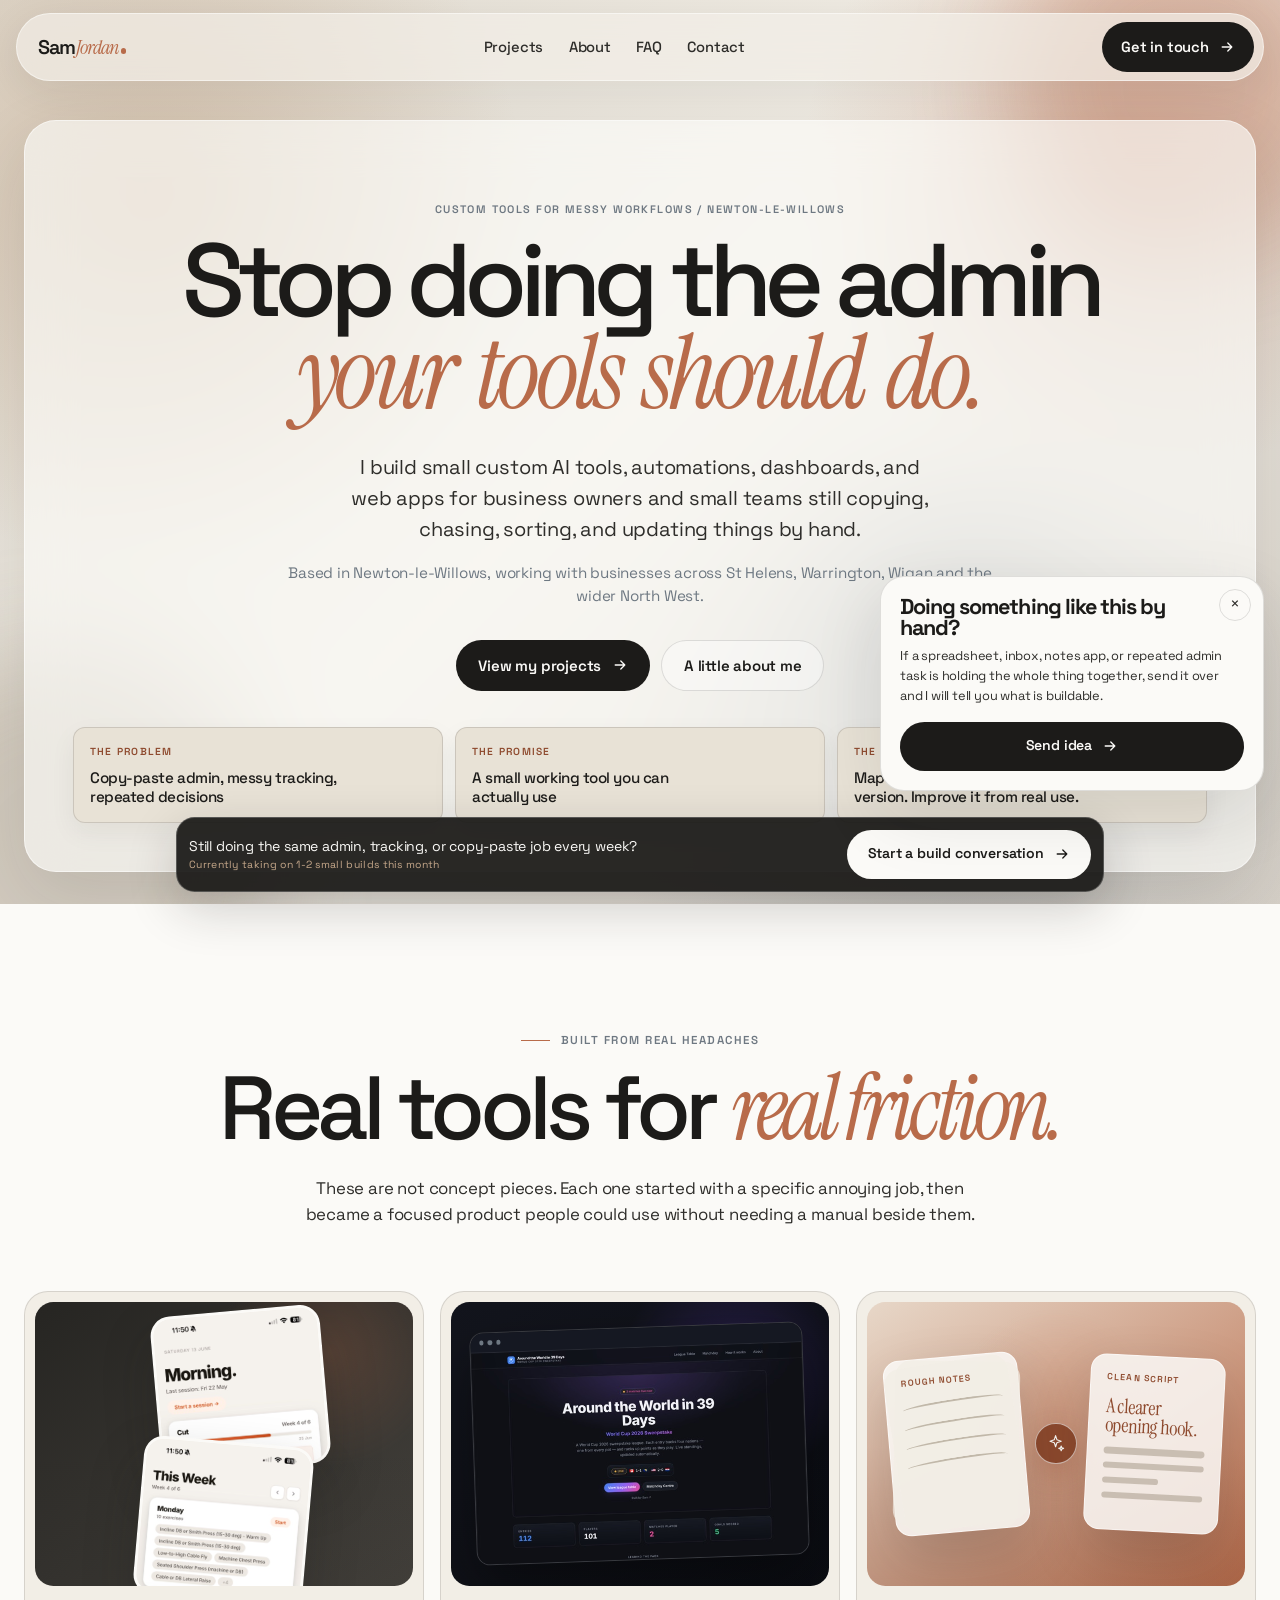
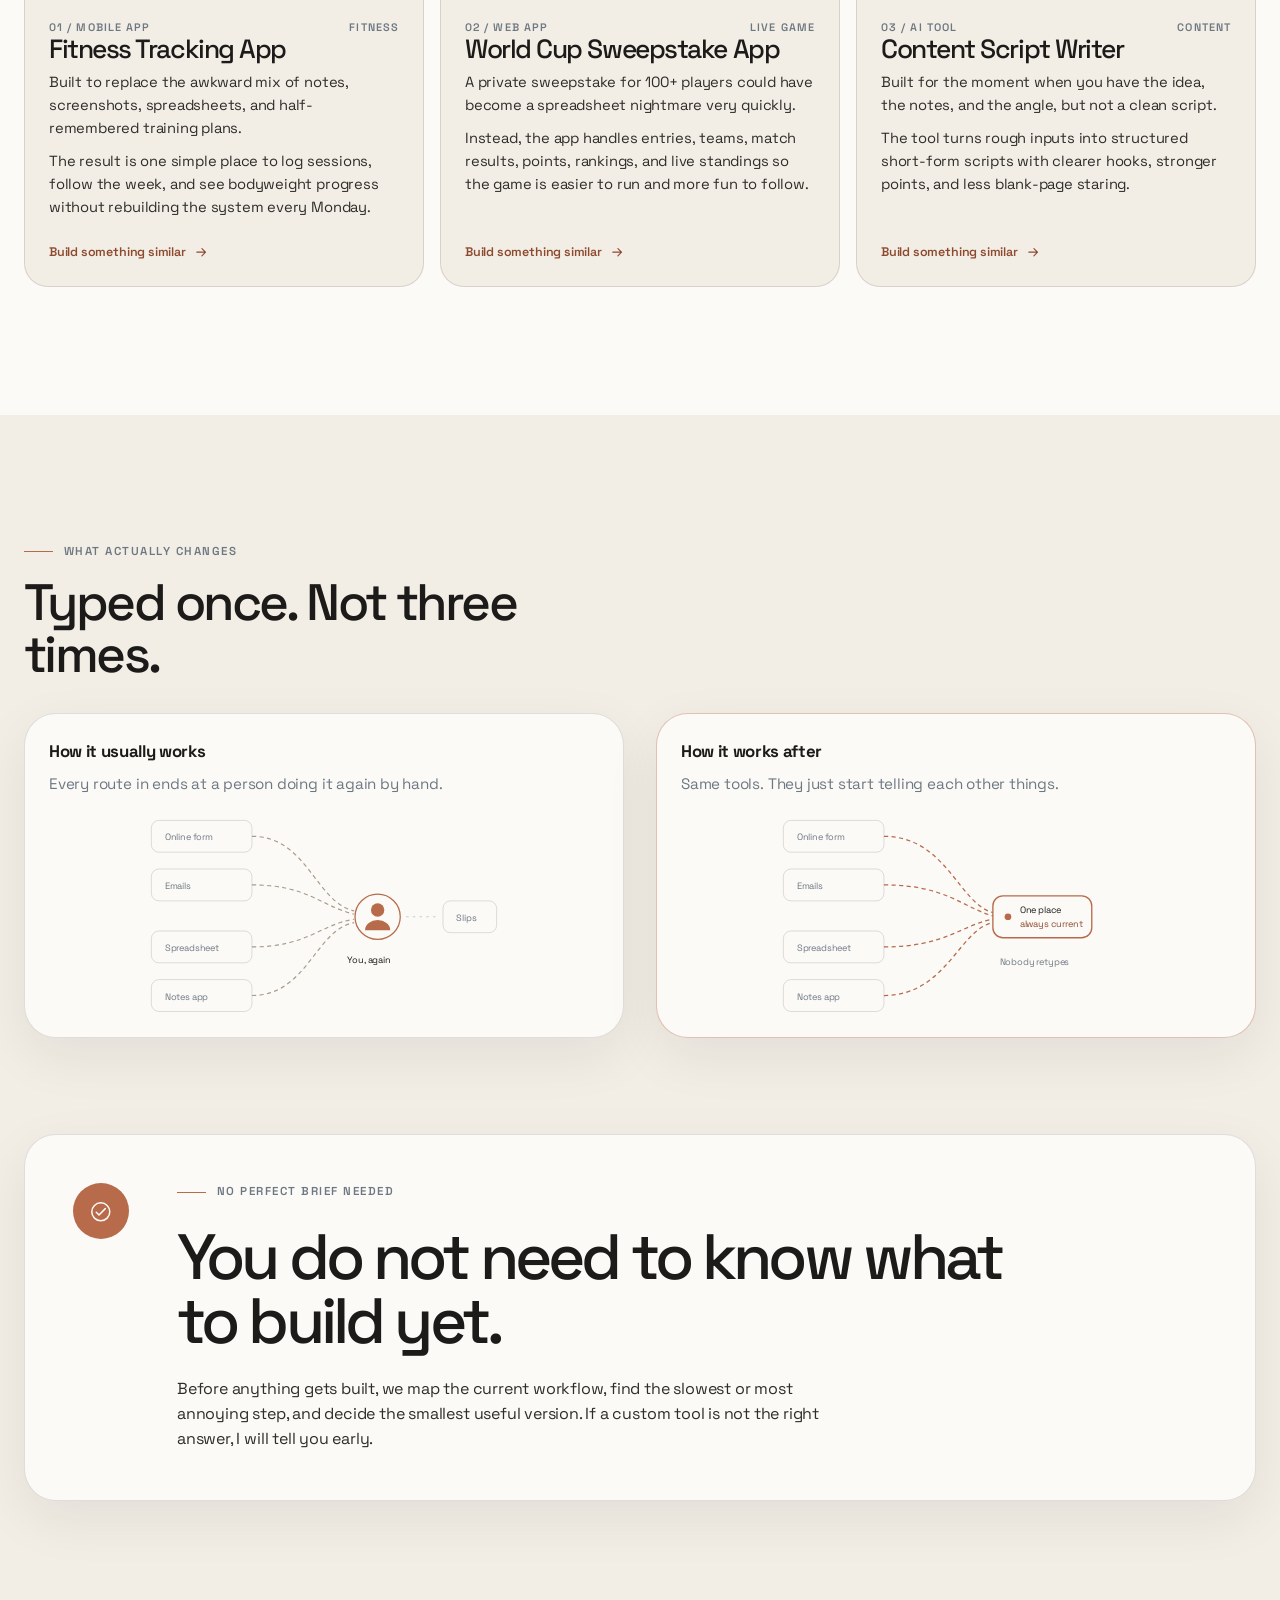
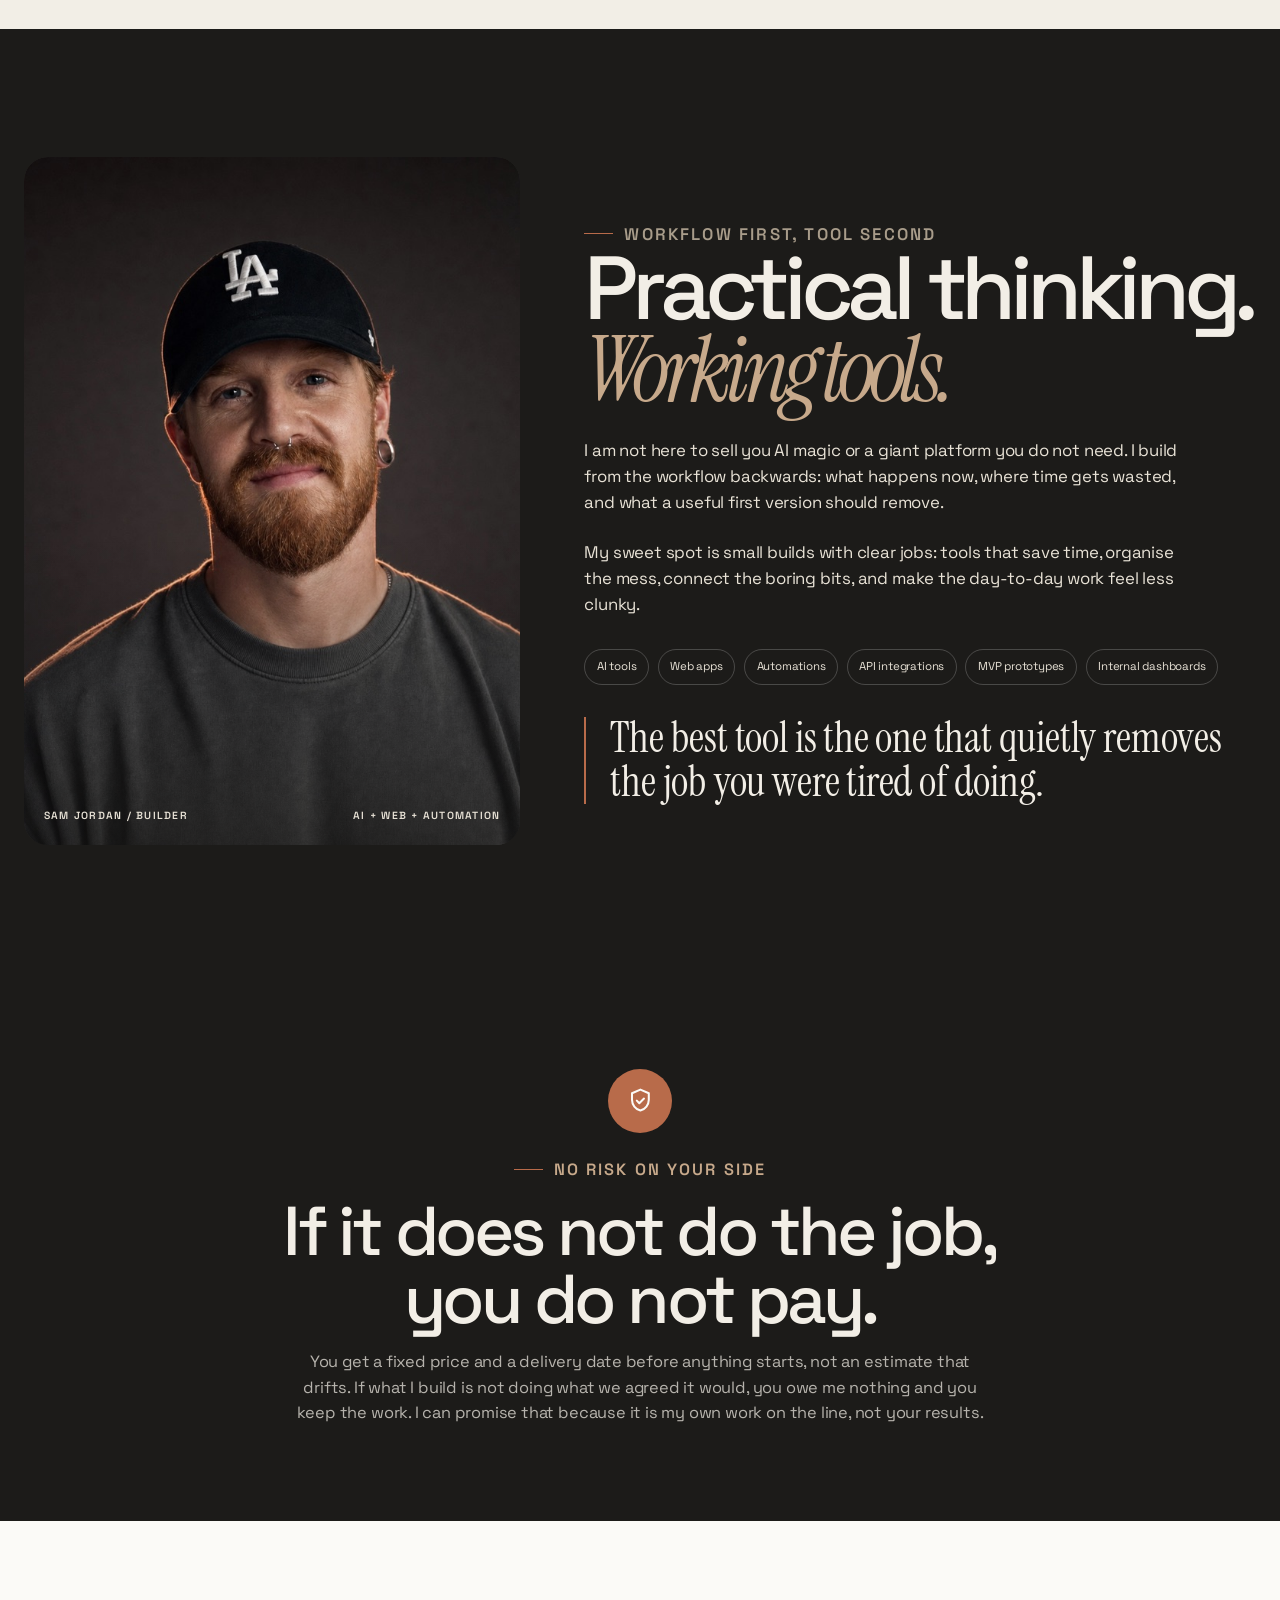
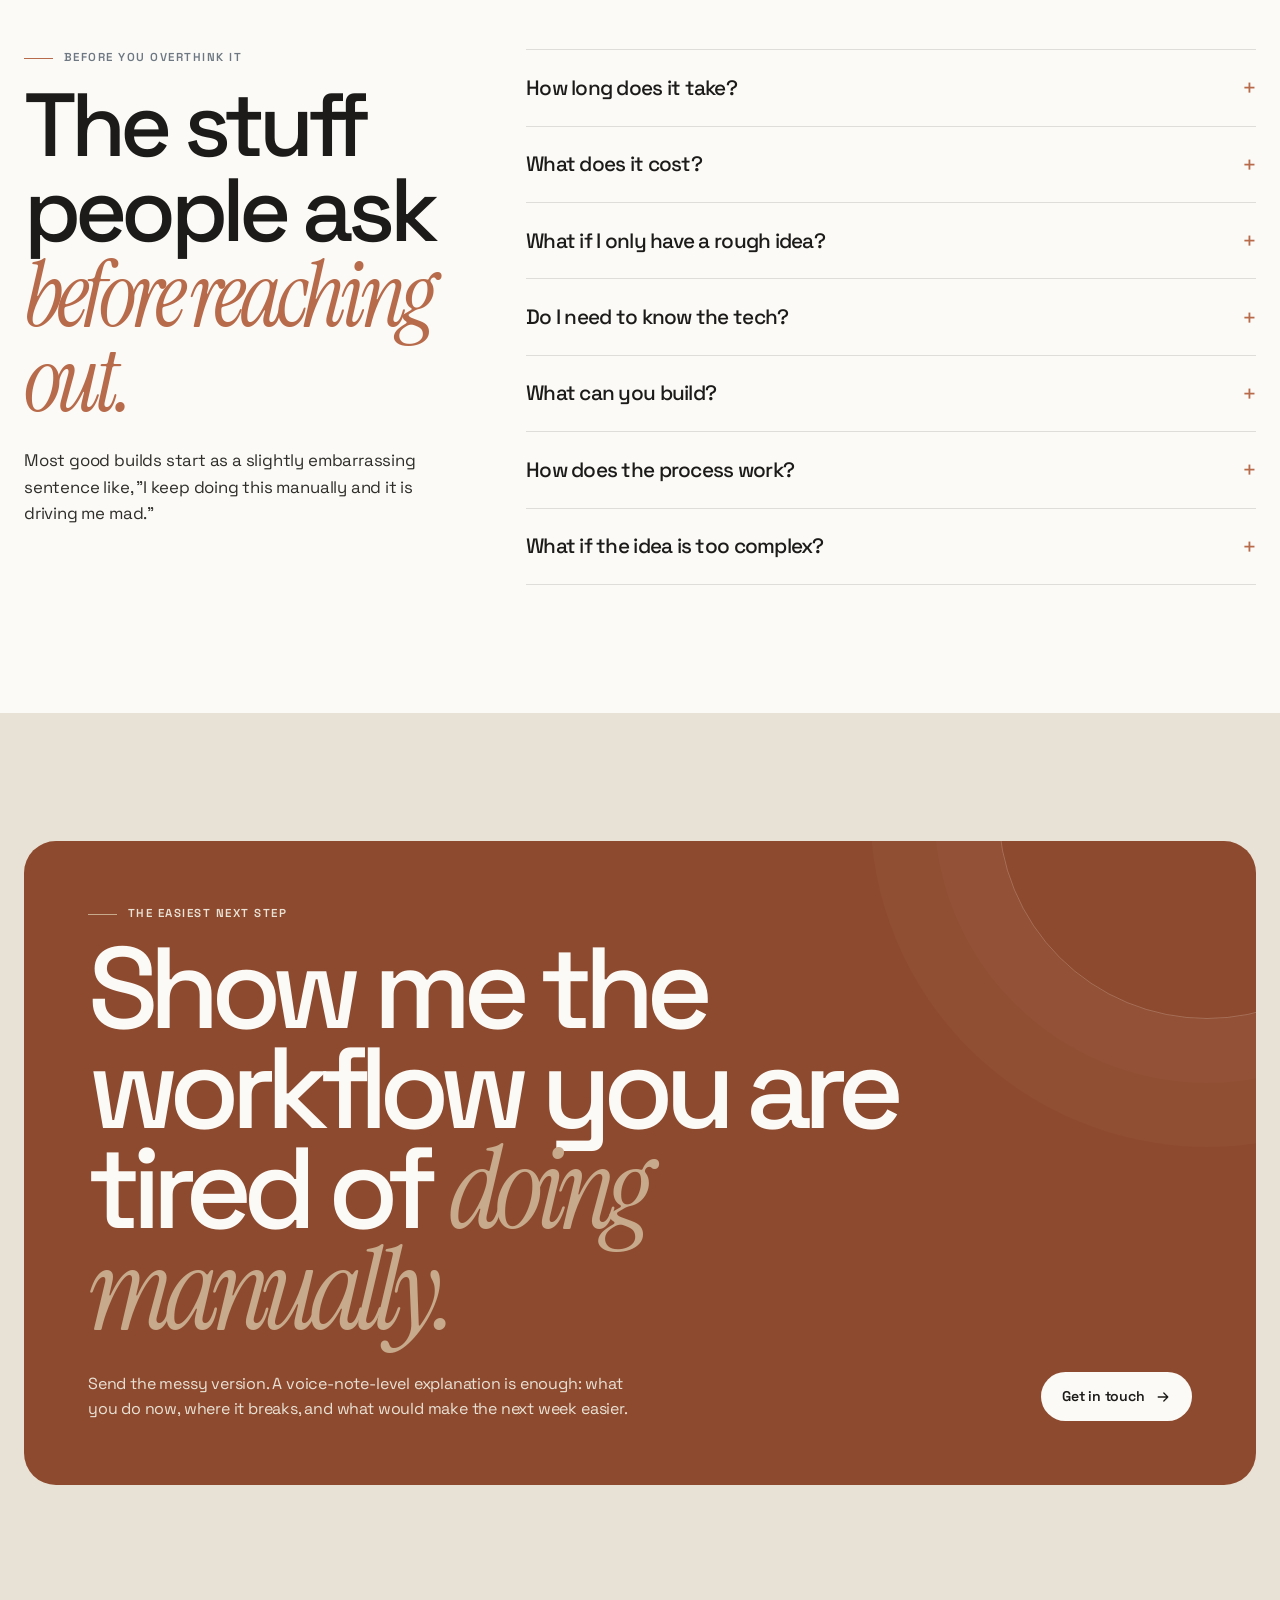
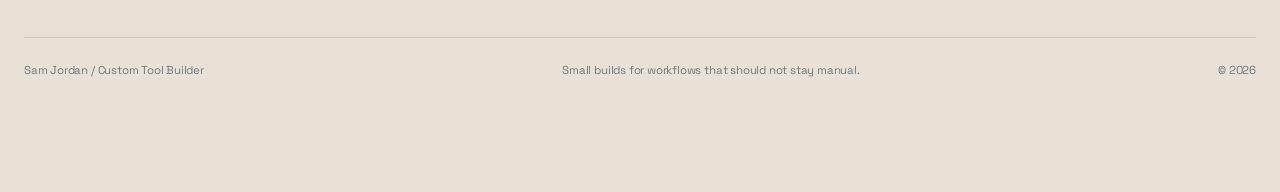
==== index.html @ 89267f9b "Add workflow explainer, guarantee band and conversion copy Hero: remove the scarcity line and the in" ====
<!DOCTYPE html>
<html lang="en">
<head>
<meta charset="UTF-8">
<meta name="viewport" content="width=device-width, initial-scale=1.0">
<meta name="description" content="Sam Jordan builds small custom AI tools, automations, dashboards, and web apps that replace repetitive admin and messy workflows.">
<title>Sam Jordan - Custom Tools for Messy Workflows</title>
<link rel="icon" href="data:image/svg+xml,%3Csvg xmlns='http://www.w3.org/2000/svg' viewBox='0 0 64 64'%3E%3Crect width='64' height='64' rx='16' fill='%238e4a2e'/%3E%3Ctext x='31' y='43' fill='%23f2eee6' font-family='Georgia,serif' font-size='34' font-weight='700' text-anchor='middle'%3ESJ%3C/text%3E%3Ccircle cx='53' cy='13' r='4' fill='%23c7a98b'/%3E%3C/svg%3E">
<link rel="preconnect" href="https://fonts.googleapis.com">
<link rel="preconnect" href="https://fonts.gstatic.com" crossorigin>
<link href="https://fonts.googleapis.com/css2?family=Instrument+Serif:ital@0;1&amp;family=Space+Grotesk:wght@400;500;600&amp;display=swap" rel="stylesheet">
<style>
  :root {
    --bone: #f2eee6;
    --stone: #e8e2d6;
    --taupe: #a89c8a;
    --grey-blue: #6e7882;
    --charcoal: #2e2d2a;
    --black: #1c1b19;
    --rust: #b86b4a;
    --rust-deep: #8e4a2e;
    --sand: #c7a98b;
    --white: #fbfaf7;
    --border: rgba(28, 27, 25, 0.13);
    --border-light: rgba(255, 255, 255, 0.2);
    --display: "Space Grotesk", Arial, sans-serif;
    --body: "Space Grotesk", Arial, sans-serif;
    --editorial: "Instrument Serif", Georgia, serif;
    --s1: 0.5rem;
    --s2: 0.75rem;
    --s3: 1rem;
    --s4: 1.5rem;
    --s5: 2rem;
    --s6: 3rem;
    --s7: 4rem;
    --s8: 6rem;
    --s9: 8rem;
    --radius-sm: 0.75rem;
    --radius-md: 1.5rem;
    --radius-lg: 2rem;
    --shadow-soft: 0 24px 70px rgba(28, 27, 25, 0.11);
    --max: 82rem;
  }

  * { box-sizing: border-box; }
  html { scroll-behavior: smooth; }
  body {
    margin: 0;
    background: var(--bone);
    color: var(--black);
    font-family: var(--body);
    font-size: 1rem;
    line-height: 1.55;
    letter-spacing: -0.012em;
    -webkit-font-smoothing: antialiased;
    overflow-x: hidden;
  }
  img { max-width: 100%; display: block; }
  a { color: inherit; }
  button { font: inherit; }
  :focus-visible { outline: 2px solid var(--rust); outline-offset: 4px; }
  ::selection { background: var(--rust); color: var(--white); }

  .container { width: min(calc(100% - 2rem), var(--max)); margin-inline: auto; }
  .section { padding-block: var(--s8); scroll-margin-top: 6rem; }
  .section-label {
    display: flex;
    align-items: center;
    gap: 0.7rem;
    margin: 0 0 var(--s3);
    color: var(--grey-blue);
    font-size: 0.72rem;
    font-weight: 600;
    letter-spacing: 0.13em;
    text-transform: uppercase;
  }
  .section-label::before { content: ""; width: 1.8rem; height: 1px; background: var(--rust); }
  .section-title {
    max-width: 50rem;
    margin: 0;
    font-family: var(--display);
    font-size: clamp(2.7rem, 7vw, 5.8rem);
    font-weight: 500;
    line-height: 0.95;
    letter-spacing: -0.065em;
  }
  .section-title em, .editorial { color: var(--rust); font-family: var(--editorial); font-weight: 400; }
  .section-title em { display: block; }
  .section-lede { max-width: 38rem; margin: var(--s4) 0 0; color: var(--charcoal); font-size: 1.05rem; }
  .section-head { display: flex; flex-direction: column; gap: var(--s3); margin-bottom: var(--s6); }

  .button {
    min-height: 3rem;
    padding: 0.8rem 1.25rem;
    border: 1px solid transparent;
    border-radius: 999px;
    display: inline-flex;
    align-items: center;
    justify-content: center;
    gap: 0.65rem;
    background: var(--black);
    color: var(--white);
    font-size: 0.84rem;
    font-weight: 600;
    text-decoration: none;
    position: relative;
    overflow: hidden;
    isolation: isolate;
    font-size: 0.88rem;
    transition: transform 180ms ease, background-color 180ms ease, color 180ms ease;
  }
  .button::before {
    content: "";
    width: 0.35rem;
    height: 0.35rem;
    position: absolute;
    top: 0.45rem;
    right: 0.65rem;
    border-radius: 50%;
    background: currentColor;
    opacity: 0;
    transform: scale(0) translate3d(-0.4rem, 0.4rem, 0);
    transition: opacity 180ms ease, transform 180ms ease;
  }
  .button::after {
    content: "";
    width: 35%;
    height: 180%;
    position: absolute;
    top: -40%;
    left: -55%;
    z-index: -1;
    background: rgba(255, 255, 255, 0.14);
    transform: rotate(18deg) translate3d(0, 0, 0);
    transition: transform 500ms ease;
  }
  .button:hover { transform: translateY(-2px); background: var(--rust-deep); }
  .button:hover::before { opacity: 0.65; transform: scale(1) translate3d(0, 0, 0); }
  .button:hover::after { transform: rotate(18deg) translate3d(460%, 0, 0); }
  .button.light { background: var(--white); color: var(--black); }
  .button.light:hover { background: var(--stone); }
  .button.ghost { border-color: var(--border); background: rgba(255, 255, 255, 0.35); color: var(--black); }
  .button svg { width: 1rem; height: 1rem; }

  .skip-link { position: fixed; top: -5rem; left: 1rem; z-index: 100; padding: 0.75rem 1rem; background: var(--black); color: var(--white); }
  .skip-link:focus { top: 1rem; }

  .nav-wrap {
    position: fixed;
    z-index: 50;
    top: 0.8rem;
    left: 0;
    right: 0;
    pointer-events: none;
  }
  .nav {
    width: min(calc(100% - 1rem), var(--max));
    max-width: calc(100vw - 1rem);
    min-height: 4.25rem;
    margin-inline: auto;
    padding: 0.5rem 0.55rem 0.5rem 1rem;
    border: 1px solid rgba(255, 255, 255, 0.48);
    border-radius: 999px;
    display: flex;
    align-items: center;
    justify-content: space-between;
    gap: var(--s3);
    background: rgba(242, 238, 230, 0.72);
    box-shadow: 0 10px 40px rgba(28, 27, 25, 0.08);
    backdrop-filter: blur(18px);
    -webkit-backdrop-filter: blur(18px);
    pointer-events: auto;
  }
  .brand {
    flex: 0 0 auto;
    display: inline-flex;
    align-items: baseline;
    gap: 0.08em;
    font-size: 1.14rem;
    font-weight: 600;
    letter-spacing: -0.055em;
    text-decoration: none;
  }
  .brand em { color: var(--rust); font-family: var(--editorial); font-weight: 400; }
  .brand-dot { width: 0.34rem; height: 0.34rem; margin-left: 0.12rem; border-radius: 50%; background: var(--rust); }
  .nav-links { display: none; align-items: center; gap: 1.6rem; }
  .nav-links a { color: var(--charcoal); font-size: 0.92rem; font-weight: 500; text-decoration: none; }
  .nav-links a:hover { color: var(--rust-deep); }
  .nav .button { min-height: 3.05rem; padding-inline: 0.92rem; font-size: 0.88rem; }
  .nav .button { animation: nav-breathe 4.8s ease-in-out infinite; }
  @keyframes nav-breathe {
    50% { transform: translate3d(0, -1px, 0) scale(1.018); }
  }

  .hero {
    min-height: 100svh;
    position: relative;
    overflow: hidden;
    padding: 7.25rem 0 2rem;
    background:
      radial-gradient(circle at 12% 22%, rgba(199, 169, 139, 0.55), transparent 28%),
      radial-gradient(circle at 88% 18%, rgba(184, 107, 74, 0.3), transparent 24%),
      radial-gradient(circle at 76% 86%, rgba(110, 120, 130, 0.28), transparent 29%),
      linear-gradient(135deg, #ded8cd 0%, #f2eee6 48%, #d7d1c8 100%);
  }
  .mesh-shape {
    position: absolute;
    border-radius: 50%;
    filter: blur(50px);
    opacity: 0.58;
    will-change: transform;
    pointer-events: none;
  }
  .mesh-shape.one { width: 22rem; height: 22rem; top: -6rem; right: -5rem; background: rgba(184, 107, 74, 0.55); animation: drift-one 18s ease-in-out infinite alternate; }
  .mesh-shape.two { width: 26rem; height: 26rem; bottom: -10rem; left: -9rem; background: rgba(168, 156, 138, 0.72); animation: drift-two 21s ease-in-out infinite alternate; }
  .mesh-shape.three { width: 17rem; height: 17rem; bottom: 12%; right: 14%; background: rgba(110, 120, 130, 0.4); animation: drift-three 24s ease-in-out infinite alternate; }
  @keyframes drift-one { to { transform: translate3d(-5rem, 4rem, 0) scale(1.08); } }
  @keyframes drift-two { to { transform: translate3d(7rem, -3rem, 0) scale(0.96); } }
  @keyframes drift-three { to { transform: translate3d(-4rem, -3rem, 0) scale(1.12); } }

  .hero-shell {
    min-height: calc(100svh - 9.25rem);
    position: relative;
    z-index: 2;
    padding: var(--s4);
    border: 1px solid rgba(255, 255, 255, 0.55);
    border-radius: var(--radius-lg);
    display: flex;
    flex-direction: column;
    justify-content: space-between;
    background: rgba(251, 250, 247, 0.65);
    box-shadow: var(--shadow-soft);
    backdrop-filter: blur(24px);
    -webkit-backdrop-filter: blur(24px);
  }
  .hero-topline { display: flex; flex-direction: column; align-items: flex-start; gap: var(--s2); color: var(--grey-blue); font-size: 0.68rem; font-weight: 600; letter-spacing: 0.13em; text-transform: uppercase; }
  .availability { display: inline-flex; align-items: center; gap: 0.5rem; }
  .availability::before { content: ""; width: 0.48rem; height: 0.48rem; border-radius: 50%; background: var(--rust); box-shadow: 0 0 0 5px rgba(184, 107, 74, 0.13); }
  .hero-main {
    min-width: 0;
    position: relative;
    padding: var(--s6) 0 calc(100% + var(--s5));
  }
  .hero-kicker { margin: 0 0 var(--s4); color: var(--charcoal); font-size: 0.82rem; font-weight: 600; letter-spacing: 0.12em; text-transform: uppercase; }
  .hero h1 {
    max-width: min(100%, 19rem);
    margin: 0;
    font-size: clamp(2.55rem, 8.2vw, 6.45rem);
    font-weight: 500;
    line-height: 0.9;
    letter-spacing: -0.075em;
  }
  .portrait-inline {
    width: 100%;
    height: auto;
    aspect-ratio: 1;
    position: absolute;
    left: 0;
    bottom: 0;
    z-index: 2;
    border: 3px solid rgba(255, 255, 255, 0.76);
    border-radius: var(--radius-md);
    display: block;
    object-fit: cover;
    object-position: 50% 38%;
    box-shadow: 0 20px 48px rgba(28, 27, 25, 0.18);
    transform: translate3d(0, var(--portrait-shift, 0px), 0) rotate(1.5deg);
    transition: transform 220ms ease-out;
  }
  .hero h1 em {
    display: block;
    color: var(--rust);
    font-family: var(--editorial);
    font-weight: 400;
    letter-spacing: -0.045em;
    word-spacing: 0.08em;
  }
  .hero-copy { max-width: min(100%, 19rem); margin: var(--s5) 0 0; color: var(--charcoal); font-size: clamp(1rem, 2vw, 1.25rem); }
  .hero-actions { display: flex; flex-direction: column; align-items: flex-start; gap: 0.7rem; margin-top: var(--s5); }
  .hero-actions .button { min-height: 3.15rem; width: min(100%, 17rem); padding-inline: 1.35rem; font-size: 0.94rem; }
  .hero-footer { display: grid; gap: 0.75rem; }
  .micro-card {
    min-height: 6rem;
    padding: 1rem;
    border: 1px solid rgba(255, 255, 255, 0.5);
    border-radius: var(--radius-sm);
    display: flex;
    flex-direction: column;
    justify-content: space-between;
    background: rgba(255, 255, 255, 0.42);
    animation: card-float 7s ease-in-out infinite;
  }
  .micro-card:nth-child(2) { animation-delay: -2.2s; }
  .micro-card:nth-child(3) { animation-delay: -4.4s; }
  .micro-card:hover { animation-play-state: paused; transform: translateY(-4px); }
  @keyframes card-float {
    50% { transform: translate3d(0, -4px, 0); }
  }
  .micro-label { color: var(--grey-blue); font-size: 0.64rem; font-weight: 600; letter-spacing: 0.12em; text-transform: uppercase; }
  .micro-card strong { max-width: 16rem; font-size: 0.95rem; font-weight: 500; line-height: 1.25; letter-spacing: -0.03em; }

  .projects { background: var(--white); }
  .project-grid { display: grid; grid-template-columns: minmax(0, 1fr); gap: var(--s3); }
  .project-card {
    min-width: 0;
    height: 100%;
    min-height: 36rem;
    position: relative;
    overflow: hidden;
    border: 1px solid var(--border);
    border-radius: var(--radius-md);
    display: flex;
    flex-direction: column;
    background: var(--bone);
    transition: transform 220ms ease, box-shadow 220ms ease;
  }
  .project-card:hover,
  .js .project-card.reveal.is-visible:hover {
    transform: translateY(-8px);
    box-shadow: 0 24px 60px rgba(28, 27, 25, 0.13);
  }
  .project-visual {
    aspect-ratio: 4 / 3;
    position: relative;
    overflow: hidden;
    margin: 0.6rem;
    border-radius: calc(var(--radius-md) - 0.35rem);
    display: grid;
    place-items: center;
  }
  .project-visual::after { content: ""; position: absolute; inset: 0; background: linear-gradient(180deg, transparent 50%, rgba(28, 27, 25, 0.09)); pointer-events: none; }
  .visual-fitness { background: radial-gradient(circle at 78% 18%, rgba(184,107,74,.25), transparent 30%), linear-gradient(145deg, #262522, #44413c); }
  .visual-sweepstake { background: radial-gradient(circle at 75% 24%, rgba(128,78,255,.22), transparent 32%), linear-gradient(145deg, #13151d, #090b11); }
  .visual-content { background: radial-gradient(circle at 50% 40%, rgba(184,107,74,.24), transparent 42%), linear-gradient(145deg, #e7d7c8, #b86b4a); }
  .phone-shot {
    width: 45%;
    height: 112%;
    position: relative;
    z-index: 2;
    overflow: hidden;
    border: 3px solid rgba(255,255,255,.7);
    border-radius: 1.25rem;
    background: var(--bone);
    box-shadow: 0 24px 50px rgba(28,27,25,.25);
  }
  .phone-shot img { width: 100%; height: 100%; object-fit: cover; object-position: top; }
  .phone-shot.home { margin-right: -8%; transform: rotate(-5deg) translateY(11%); }
  .phone-shot.week { transform: rotate(5deg) translateY(4%); }
  .site-frame {
    width: 88%;
    height: 82%;
    position: relative;
    z-index: 2;
    overflow: hidden;
    border: 1px solid rgba(255,255,255,.18);
    border-radius: .85rem;
    background: #0c0e15;
    box-shadow: 0 24px 55px rgba(0,0,0,.38);
    transform: rotate(-2deg);
  }
  .site-chrome {
    height: 1.25rem;
    padding: 0 .55rem;
    border-bottom: 1px solid rgba(255,255,255,.08);
    display: flex;
    align-items: center;
    gap: .25rem;
    background: #151822;
  }
  .site-chrome span { width: .28rem; height: .28rem; border-radius: 50%; background: var(--grey-blue); }
  .site-frame img { width: 100%; height: calc(100% - 1.25rem); object-fit: cover; object-position: top; }
  .script-transform {
    width: 88%;
    position: relative;
    z-index: 2;
    display: grid;
    grid-template-columns: 1fr auto 1fr;
    align-items: center;
    gap: .65rem;
  }
  .note-stack, .clean-script {
    min-height: 11rem;
    position: relative;
    padding: 1rem;
    border: 1px solid rgba(255,255,255,.55);
    border-radius: 1rem;
    background: rgba(251,250,247,.85);
    box-shadow: 0 24px 55px rgba(28,27,25,.18);
  }
  .note-stack { transform: rotate(-5deg); }
  .note-stack::before, .note-stack::after {
    content: "";
    position: absolute;
    inset: .25rem;
    z-index: -1;
    border-radius: 1rem;
    background: rgba(242,238,230,.7);
    transform: rotate(6deg);
  }
  .note-stack::after { transform: rotate(-4deg); }
  .clean-script { transform: rotate(3deg); }
  .transform-mark {
    width: 2.6rem;
    height: 2.6rem;
    border: 1px solid rgba(255,255,255,.62);
    border-radius: 50%;
    display: grid;
    place-items: center;
    background: var(--rust-deep);
    color: var(--white);
    box-shadow: 0 10px 28px rgba(142,74,46,.3);
  }
  .transform-mark svg { width: 1.2rem; height: 1.2rem; }
  .note-label { margin-bottom: .8rem; color: var(--rust-deep); font-size: .55rem; font-weight: 600; letter-spacing: .12em; text-transform: uppercase; }
  .script-line { height: 0.38rem; margin: 0.55rem 0; border-radius: 99px; background: var(--taupe); opacity: 0.55; }
  .script-line.short { width: 55%; }
  .scribble { height: .55rem; margin: .65rem 0; border-radius: 50%; border-top: 2px solid var(--taupe); transform: rotate(-4deg); opacity: .65; }
  .script-hook { margin-bottom: .75rem; color: var(--rust-deep); font-family: var(--editorial); font-size: 1.25rem; line-height: 0.95; }
  .project-copy { flex: 1; min-height: 17rem; padding: var(--s4); display: flex; flex-direction: column; justify-content: space-between; gap: var(--s4); }
  .project-meta { display: flex; flex-wrap: wrap; justify-content: space-between; gap: var(--s3); color: var(--grey-blue); font-size: 0.68rem; font-weight: 600; letter-spacing: 0.1em; text-transform: uppercase; }
  .project-card h3 { margin: 0 0 0.55rem; font-size: 1.65rem; font-weight: 500; line-height: 1; letter-spacing: -0.055em; }
  .project-card p { margin: 0; color: var(--charcoal); font-size: 0.92rem; }
  .project-card p + p { margin-top: .65rem; }
  .project-link { display: inline-flex; align-items: center; gap: 0.5rem; color: var(--rust-deep); font-size: 0.78rem; font-weight: 600; text-decoration: none; }
  .project-link svg { width: 0.9rem; transition: transform 180ms ease; }
  .project-link:hover svg { transform: translateX(3px); }

  .about { overflow: hidden; background: var(--black); color: var(--bone); }
  .about .section-label { color: var(--taupe); }
  .about-grid { display: grid; gap: var(--s5); align-items: center; }
  .about-portrait {
    min-height: 28rem;
    position: relative;
    overflow: hidden;
    border-radius: var(--radius-md);
    background: radial-gradient(circle at 50% 25%, rgba(184,107,74,.35), transparent 40%), var(--charcoal);
  }
  .about-image { width: 100%; height: 100%; position: absolute; inset: 0; display: block; object-fit: cover; object-position: center; }
  .about-portrait::after { content: ""; position: absolute; inset: 0; background: linear-gradient(180deg, transparent 55%, rgba(28,27,25,.58)); }
  .portrait-note { position: absolute; z-index: 2; left: 1.25rem; right: 1.25rem; bottom: 1.25rem; display: flex; justify-content: space-between; gap: var(--s3); color: var(--stone); font-size: 0.65rem; font-weight: 600; letter-spacing: 0.12em; text-transform: uppercase; }
  .about-copy h2 { margin: 0; font-size: clamp(2.8rem, 7vw, 6.4rem); font-weight: 500; line-height: 0.92; letter-spacing: -0.07em; }
  .about-copy h2 em { color: var(--sand); font-family: var(--editorial); font-weight: 400; }
  .about-copy > p { max-width: 38rem; margin: var(--s4) 0 0; color: var(--stone); font-size: 1.05rem; }
  .skill-list { display: flex; flex-wrap: wrap; gap: 0.55rem; margin-top: var(--s5); }
  .skill { padding: 0.5rem 0.72rem; border: 1px solid var(--border-light); border-radius: 999px; color: var(--stone); font-size: 0.72rem; }
  .quote { margin: var(--s5) 0 0; padding-left: var(--s4); border-left: 2px solid var(--rust); color: var(--bone); font-family: var(--editorial); font-size: clamp(1.7rem, 4vw, 2.6rem); line-height: 1.05; }

  .contact { position: relative; overflow: hidden; background: var(--stone); }
  .contact-card {
    position: relative;
    overflow: hidden;
    padding: var(--s6) var(--s4);
    border-radius: var(--radius-lg);
    background: var(--rust-deep);
    color: var(--white);
  }
  .contact-card::before { content: ""; position: absolute; width: 26rem; height: 26rem; top: -15rem; right: -10rem; border: 1px solid rgba(255,255,255,.2); border-radius: 50%; box-shadow: 0 0 0 4rem rgba(255,255,255,.025), 0 0 0 8rem rgba(255,255,255,.02); }
  .contact-card > * { position: relative; z-index: 2; }
  .contact-card .section-label { color: var(--stone); }
  .contact-card .section-label::before { background: var(--sand); }
  .contact-card h2 { max-width: 56rem; margin: 0; font-size: clamp(3rem, 9vw, 7.8rem); font-weight: 500; line-height: 0.87; letter-spacing: -0.08em; }
  .contact-card h2 em { color: var(--sand); font-family: var(--editorial); font-weight: 400; }
  .contact-bottom { display: flex; flex-direction: column; align-items: flex-start; gap: var(--s4); margin-top: var(--s5); }
  .contact-bottom p { max-width: 34rem; margin: 0; color: var(--stone); }

  .footer { padding: var(--s4) 0 10rem; background: var(--stone); }
  .footer-inner { padding-top: var(--s4); border-top: 1px solid var(--border); display: flex; flex-direction: column; gap: var(--s3); color: var(--grey-blue); font-size: 0.72rem; }

  .reassurance { background: var(--bone); }
  .reassurance-card {
    padding: var(--s6) var(--s5);
    border: 1px solid var(--border);
    border-radius: var(--radius-lg);
    display: grid;
    gap: var(--s6);
    background: var(--white);
    box-shadow: 0 18px 55px rgba(28, 27, 25, 0.07);
    transition: transform 220ms ease, box-shadow 220ms ease;
  }
  .reassurance-card:hover { transform: translateY(-4px); box-shadow: 0 24px 64px rgba(28, 27, 25, 0.1); }
  .reassurance-mark {
    width: 3.5rem;
    height: 3.5rem;
    border-radius: 50%;
    display: grid;
    place-items: center;
    background: var(--rust);
    color: var(--white);
  }
  .reassurance-mark svg { width: 1.35rem; height: 1.35rem; }
  .reassurance-copy { display: grid; gap: var(--s4); }
  .reassurance-copy .section-label { margin: 0; color: var(--grey-blue); }
  .reassurance h2 { max-width: 54rem; margin: 0; font-size: clamp(2.1rem, 5vw, 4.6rem); font-weight: 500; line-height: 1; letter-spacing: -0.06em; }
  .reassurance p { max-width: 42rem; margin: 0; color: var(--charcoal); }

  .faq { background: var(--white); }
  .faq-grid { display: grid; gap: var(--s5); }
  .faq-list { border-top: 1px solid var(--border); }
  .faq details { border-bottom: 1px solid var(--border); }
  .faq summary {
    padding: 1.35rem 2.5rem 1.35rem 0;
    position: relative;
    cursor: pointer;
    list-style: none;
    font-size: clamp(1.05rem, 2vw, 1.3rem);
    font-weight: 500;
    letter-spacing: -0.035em;
  }
  .faq summary::-webkit-details-marker { display: none; }
  .faq summary::after {
    content: "+";
    position: absolute;
    top: 1.2rem;
    right: 0;
    color: var(--rust);
    font-size: 1.5rem;
    font-weight: 400;
    transition: transform 180ms ease;
  }
  .faq details[open] summary::after { transform: rotate(45deg); }
  .faq details p { max-width: 44rem; margin: -0.25rem 0 1.4rem; color: var(--charcoal); }

  .scroll-progress {
    width: 100%;
    height: 2px;
    position: fixed;
    top: 0;
    left: 0;
    z-index: 90;
    pointer-events: none;
    background: var(--rust);
    transform: scaleX(0);
    transform-origin: left center;
  }

  .sticky-conversation {
    position: fixed;
    z-index: 45;
    left: 0.5rem;
    right: 0.5rem;
    bottom: 0.5rem;
    padding: 0.75rem;
    border: 1px solid rgba(255, 255, 255, 0.22);
    border-radius: 1.15rem;
    display: flex;
    flex-direction: column;
    gap: 0.7rem;
    background: rgba(28, 27, 25, 0.94);
    color: var(--white);
    box-shadow: 0 16px 50px rgba(28, 27, 25, 0.2);
  }
  .sticky-conversation p { margin: 0; font-size: 0.8rem; line-height: 1.3; }
  .sticky-conversation small { display: block; margin-top: 0.2rem; color: var(--sand); font-size: 0.65rem; letter-spacing: 0.03em; }
  .sticky-conversation .button { flex: 0 0 auto; background: var(--white); color: var(--black); }

  .idea-prompt { display: none; }
  .js .idea-prompt {
    width: min(calc(100% - 1rem), 24rem);
    position: fixed;
    z-index: 60;
    right: 0.5rem;
    bottom: 9.8rem;
    padding: 1.2rem;
    border: 1px solid var(--border);
    border-radius: var(--radius-md);
    display: block;
    background: var(--white);
    box-shadow: var(--shadow-soft);
    opacity: 0;
    pointer-events: none;
    transform: translate3d(0, 1.25rem, 0);
    transition: opacity 320ms ease, transform 320ms ease;
  }
  .js .idea-prompt.is-visible { opacity: 1; pointer-events: auto; transform: translate3d(0, 0, 0); }
  .idea-prompt h2 { margin: 0 2rem 0.45rem 0; font-size: 1.35rem; line-height: 1; letter-spacing: -0.045em; }
  .idea-prompt p { margin: 0 0 1rem; color: var(--charcoal); font-size: 0.8rem; }
  .idea-prompt .button { width: 100%; }
  .prompt-close {
    width: 2rem;
    height: 2rem;
    position: absolute;
    top: 0.75rem;
    right: 0.75rem;
    border: 1px solid var(--border);
    border-radius: 50%;
    background: transparent;
    color: var(--charcoal);
    cursor: pointer;
  }

  body.form-open { overflow: hidden; }
  .build-modal {
    position: fixed;
    inset: 0;
    z-index: 100;
    padding: 0.5rem;
    display: none;
    place-items: center;
    background: rgba(28, 27, 25, 0.72);
  }
  .build-modal[aria-hidden="false"] { display: grid; }
  .build-modal-shell {
    width: min(100%, 68rem);
    max-width: calc(100vw - 1rem);
    min-width: 0;
    height: min(100%, 48rem);
    position: relative;
    overflow: hidden;
    border: 1px solid rgba(255, 255, 255, 0.46);
    border-radius: var(--radius-lg);
    display: grid;
    grid-template-rows: auto 1fr;
    background:
      radial-gradient(circle at 95% 5%, rgba(184, 107, 74, 0.22), transparent 27%),
      radial-gradient(circle at 5% 95%, rgba(110, 120, 130, 0.18), transparent 30%),
      var(--bone);
    box-shadow: 0 32px 100px rgba(0, 0, 0, 0.3);
    opacity: 0;
    transform: translate3d(0, 1rem, 0) scale(0.985);
    transition: opacity 240ms ease, transform 240ms ease;
  }
  .build-modal.is-visible .build-modal-shell { opacity: 1; transform: translate3d(0, 0, 0) scale(1); }
  .form-topbar {
    padding: 0.85rem 0.85rem 0.7rem 1.15rem;
    border-bottom: 1px solid var(--border);
    display: grid;
    grid-template-columns: 1fr auto;
    align-items: center;
    gap: var(--s3);
    background: rgba(251, 250, 247, 0.72);
  }
  .form-progress-copy { display: flex; justify-content: space-between; gap: var(--s3); color: var(--grey-blue); font-size: 0.65rem; font-weight: 600; letter-spacing: 0.11em; text-transform: uppercase; }
  .form-progress-track { height: 3px; margin-top: 0.55rem; overflow: hidden; border-radius: 99px; background: var(--stone); }
  .form-progress-bar { width: 100%; height: 100%; border-radius: inherit; background: var(--rust); transform: scaleX(0.125); transform-origin: left center; transition: transform 320ms ease; }
  .form-close {
    min-width: 5.5rem;
    min-height: 2.7rem;
    border: 1px solid var(--border);
    border-radius: 999px;
    display: inline-flex;
    align-items: center;
    justify-content: center;
    gap: 0.45rem;
    background: var(--white);
    color: var(--black);
    cursor: pointer;
    font-size: 0.76rem;
    font-weight: 600;
    transition: transform 180ms ease, background-color 180ms ease;
  }
  .form-close:hover { transform: translateY(-2px); background: var(--stone); }
  .form-close span { font-size: 1.1rem; line-height: 1; }
  .build-form { min-width: 0; min-height: 0; display: grid; }
  .form-step {
    min-width: 0;
    min-height: 0;
    padding: var(--s5) var(--s4);
    overflow-y: auto;
    display: none;
    align-content: center;
  }
  .form-step.is-active { display: grid; animation: step-enter 320ms ease both; }
  .form-step.is-leaving { display: grid; animation: step-leave 220ms ease both; pointer-events: none; }
  @keyframes step-enter {
    from { opacity: 0; transform: translate3d(1rem, 0, 0); }
    to { opacity: 1; transform: translate3d(0, 0, 0); }
  }
  @keyframes step-leave {
    from { opacity: 1; transform: translate3d(0, 0, 0); }
    to { opacity: 0; transform: translate3d(-0.75rem, 0, 0); }
  }
  .step-inner { width: min(100%, 48rem); min-width: 0; margin: auto; }
  .step-kicker { margin: 0 0 0.7rem; color: var(--rust-deep); font-size: 0.68rem; font-weight: 600; letter-spacing: 0.13em; text-transform: uppercase; }
  .form-step h2 { max-width: 44rem; margin: 0; overflow-wrap: anywhere; font-size: clamp(2rem, 6vw, 4.2rem); font-weight: 500; line-height: 0.96; letter-spacing: -0.065em; }
  .form-step h2 em { color: var(--rust); font-family: var(--editorial); font-weight: 400; }
  .step-help { max-width: 38rem; margin: 0.85rem 0 0; color: var(--charcoal); font-size: 0.88rem; }
  .choice-grid { margin-top: var(--s5); display: grid; gap: 0.65rem; }
  .choice {
    min-height: 3.7rem;
    position: relative;
    cursor: pointer;
  }
  .choice input { position: absolute; opacity: 0; pointer-events: none; }
  .choice span {
    height: 100%;
    padding: 0.9rem 1rem;
    border: 1px solid var(--border);
    border-radius: var(--radius-sm);
    display: flex;
    align-items: center;
    gap: 0.75rem;
    background: rgba(251, 250, 247, 0.72);
    font-size: 0.86rem;
    font-weight: 500;
    transition: transform 180ms ease, border-color 180ms ease, background-color 180ms ease, color 180ms ease;
  }
  .choice span::before {
    content: "";
    width: 0.75rem;
    height: 0.75rem;
    flex: 0 0 auto;
    border: 1px solid var(--taupe);
    border-radius: 50%;
    background: var(--white);
    box-shadow: inset 0 0 0 3px var(--white);
  }
  .choice:hover span { transform: translateY(-2px); border-color: rgba(184, 107, 74, 0.5); }
  .choice input:focus-visible + span { outline: 2px solid var(--rust); outline-offset: 3px; }
  .choice input:checked + span { border-color: var(--rust); background: var(--rust-deep); color: var(--white); transform: translateY(-2px); }
  .choice input:checked + span::before { border-color: var(--white); background: var(--rust); }
  .choice.checkbox span::before { border-radius: 0.2rem; }
  .form-field { margin-top: var(--s5); }
  .form-field label { display: block; margin-bottom: 0.5rem; color: var(--grey-blue); font-size: 0.68rem; font-weight: 600; letter-spacing: 0.1em; text-transform: uppercase; }
  .form-field textarea, .form-field input {
    width: 100%;
    border: 1px solid var(--border);
    border-radius: var(--radius-sm);
    background: rgba(251, 250, 247, 0.78);
    color: var(--black);
    font: inherit;
    transition: border-color 180ms ease, transform 180ms ease;
  }
  .form-field textarea { min-height: 10rem; padding: 1rem; resize: vertical; }
  .form-field input { min-height: 3.6rem; padding: 0 1rem; }
  .form-field textarea:focus, .form-field input:focus { border-color: var(--rust); outline: 0; transform: translateY(-1px); }
  .form-field-row { display: grid; gap: var(--s3); }
  .step-actions { margin-top: var(--s5); display: flex; flex-wrap: wrap; align-items: center; justify-content: space-between; gap: 0.7rem; }
  .step-actions .button { min-width: 8rem; cursor: pointer; }
  .step-actions .button:disabled { opacity: 0.35; cursor: not-allowed; transform: none; }
  .back-button { border: 0; background: transparent; color: var(--grey-blue); cursor: pointer; font-size: 0.78rem; font-weight: 600; }
  .selection-count, .choice-hint { color: var(--grey-blue); font-size: 0.72rem; }
  .form-message { min-height: 1.25rem; margin: 0.7rem 0 0; color: var(--rust-deep); font-size: 0.74rem; font-weight: 500; }
  .form-complete { text-align: center; }
  .complete-mark {
    width: 5rem;
    height: 5rem;
    margin: 0 auto var(--s4);
    border-radius: 50%;
    display: grid;
    place-items: center;
    background: var(--rust-deep);
    color: var(--white);
    animation: complete-pop 600ms ease both;
  }
  .complete-mark svg { width: 2rem; height: 2rem; }
  @keyframes complete-pop {
    0% { opacity: 0; transform: scale(0.5) rotate(-12deg); }
    65% { transform: scale(1.08) rotate(3deg); }
    100% { opacity: 1; transform: scale(1) rotate(0); }
  }
  .form-complete p { max-width: 34rem; margin: 1rem auto 0; color: var(--charcoal); }

  .js .reveal { opacity: 0; transform: translateY(18px); }
  .js .reveal.is-visible { opacity: 1; transform: translateY(0); transition: opacity 600ms ease, transform 600ms ease; }
  .js .project-card.reveal.is-visible { transition: opacity 600ms ease, transform 220ms ease, box-shadow 220ms ease; }

  @media (min-width: 42rem) {
    .container { width: min(calc(100% - 3rem), var(--max)); }
    .nav { width: min(calc(100% - 2rem), var(--max)); padding-left: 1.3rem; }
    .brand { font-size: 1.24rem; }
    .nav-links { display: flex; }
    .nav .button { padding-inline: 1.12rem; font-size: 0.92rem; }
    .hero { padding: 7.5rem 0 2rem; }
    .hero-shell { padding: var(--s5); }
    .hero-topline { flex-direction: row; align-items: center; justify-content: space-between; }
    .hero h1 { max-width: 43rem; }
    .hero-copy { max-width: 37rem; }
    .hero-actions { flex-direction: row; flex-wrap: wrap; }
    .hero-actions .button { width: auto; }
    .hero-footer { grid-template-columns: repeat(3, 1fr); }
    .project-grid { grid-template-columns: repeat(2, minmax(0, 1fr)); }
    .section-title em { display: inline; }
    .about-grid { grid-template-columns: 0.85fr 1.15fr; gap: var(--s7); }
    .contact-card { padding: var(--s7); }
    .contact-bottom { flex-direction: row; align-items: center; justify-content: space-between; }
    .footer-inner { flex-direction: row; justify-content: space-between; }
    .footer { padding-bottom: 7rem; }
    .reassurance-card { grid-template-columns: auto 1fr; align-items: start; padding: var(--s6); }
    .faq-grid { grid-template-columns: 0.75fr 1.25fr; gap: var(--s7); }
    .sticky-conversation { left: 50%; right: auto; width: min(calc(100% - 2rem), 58rem); flex-direction: row; align-items: center; justify-content: space-between; transform: translateX(-50%); }
    .sticky-conversation p { font-size: 0.88rem; }
    .js .idea-prompt { right: 1rem; bottom: 6.8rem; }
    .build-modal { padding: 1rem; }
    .form-step { padding: var(--s6); }
    .choice-grid { grid-template-columns: repeat(2, minmax(0, 1fr)); }
    .choice-grid.outcomes { grid-template-columns: repeat(2, minmax(0, 1fr)); }
    .form-field-row { grid-template-columns: repeat(2, minmax(0, 1fr)); }
  }

  @media (max-width: 41.99rem) {
    .form-topbar { grid-template-columns: minmax(0, 1fr) auto; padding-left: 0.85rem; }
    .form-progress-copy { font-size: 0.58rem; }
    .form-close { min-width: 2.7rem; width: 2.7rem; padding: 0; font-size: 0; }
    .form-close span { font-size: 1.2rem; }
    .form-step { padding: var(--s5) var(--s4); }
    .step-actions .button { min-width: 8rem; }
  }

  @media (min-width: 68rem) {
    .section { padding-block: var(--s9); }
    .hero-shell { padding: var(--s6); }
    .hero-main {
      min-height: 33rem;
      padding: var(--s5) 43% var(--s5) 0;
      display: flex;
      flex-direction: column;
      justify-content: center;
    }
    .hero h1 { max-width: 47rem; }
    .portrait-inline {
      width: 36%;
      height: auto;
      aspect-ratio: 1;
      left: auto;
      right: 0;
      top: 50%;
      bottom: auto;
      object-position: center;
      border-radius: var(--radius-lg);
      transform: translate3d(0, calc(-50% + var(--portrait-shift, 0px)), 0) rotate(1.5deg);
    }
    .hero-copy, .hero-actions { margin-left: 0; }
    .project-grid { grid-template-columns: repeat(3, minmax(0, 1fr)); }
    .section-head { flex-direction: row; align-items: end; justify-content: space-between; }
    .section-head .section-lede { margin-bottom: 0.3rem; }
    .about-portrait { min-height: 43rem; }
  }

  .projects .section-head {
    align-items: center;
    justify-content: center;
    gap: var(--s4);
    text-align: center;
  }

  .projects .section-head > div {
    display: grid;
    justify-items: center;
  }

  .projects .section-label {
    justify-content: center;
  }

  .projects .section-title {
    max-width: 54rem;
    margin-inline: auto;
  }

  .projects .section-lede {
    max-width: 42rem;
    margin-inline: auto;
  }

  @media (min-width: 68rem) {
    .projects .section-head {
      flex-direction: column;
      margin-bottom: var(--s7);
    }

    .projects .section-head .section-lede {
      margin: 0 auto;
    }
  }

  @media (prefers-reduced-motion: reduce) {
    html { scroll-behavior: auto; }
    *, *::before, *::after { animation-duration: 0.01ms !important; animation-iteration-count: 1 !important; transition-duration: 0.01ms !important; }
  }

    /* --- hero: eyebrow above the headline, scarcity row removed --- */
    .hero-eyebrow{margin:0 0 var(--s3);color:var(--grey-blue);font-size:.68rem;font-weight:600;
      letter-spacing:.13em;text-transform:uppercase;text-align:center}
    .hero-main{padding-right:0 !important;text-align:center;align-items:center}
    .hero h1{max-width:24ch;margin-inline:auto}
    .hero-copy{margin-inline:auto;text-align:center}
    .hero-locality{max-width:44rem;margin:var(--s3) auto 0;color:var(--grey-blue);font-size:.95rem;text-align:center}
    .hero-actions{justify-content:center;align-items:center}

    /* --- micro cards were 42% white on a light ground, so they vanished --- */
    .hero-footer .micro-card{background:var(--stone);border:1px solid rgba(28,27,25,.14);
      box-shadow:0 10px 26px rgba(28,27,25,.06)}
    .hero-footer .micro-label{color:var(--rust-deep)}
    .hero-footer .micro-card strong{color:var(--black)}

    /* --- workflow explainer --- */
    .flowgrid{display:grid;gap:var(--s4);grid-template-columns:1fr}
    @media(min-width:900px){.flowgrid{grid-template-columns:1fr 1fr;gap:var(--s5)}}
    .flowcard{background:var(--white);border:1px solid var(--border);border-radius:var(--radius-lg);
      padding:var(--s4) var(--s4) var(--s3);box-shadow:0 18px 55px rgba(28,27,25,.07)}
    .flowcard h3{margin:0 0 var(--s1);font-size:1.05rem;letter-spacing:-.02em}
    .flowcard p{margin:0 0 var(--s3);color:var(--grey-blue);font-size:.95rem}
    .flowcard svg{width:100%;max-width:22rem;height:auto;display:block;margin-inline:auto}
    .flowcard.is-after{border-color:rgba(184,107,74,.4)}
    .flow-dash{stroke-dasharray:5 4;animation:flowmove 1.1s linear infinite}
    @keyframes flowmove{to{stroke-dashoffset:-14}}
    @media(prefers-reduced-motion:reduce){.flow-dash{animation:none}}
    /* this site styles every h2 per section, so an unscoped one falls back to browser default */
    .workflow-explainer h2{max-width:34rem;margin:0;font-size:clamp(1.9rem,4vw,3.2rem);
      font-weight:500;line-height:1.02;letter-spacing:-.05em}
    .workflow-explainer{padding-bottom:var(--s6)}
    .reassurance{padding-top:var(--s6)}

    /* --- guarantee: its own dark band, just before the FAQ --- */
    .guarantee-band{background:var(--black);color:var(--bone);padding-block:var(--s8)}
    .guarantee-band .guarantee-inner{display:grid;gap:var(--s4);justify-items:center;text-align:center;
      max-width:52rem;margin-inline:auto}
    .guarantee-band .guarantee-copy{display:grid;gap:var(--s3);justify-items:center;text-align:center}
    .guarantee-band .reassurance-mark{background:var(--rust);color:var(--white);width:4rem;height:4rem;
      border-radius:50%;display:grid;place-items:center}
    .guarantee-band .reassurance-mark svg{width:1.8rem;height:1.8rem}
    .guarantee-band .section-label{color:var(--sand);justify-content:center}
    .guarantee-band h2{margin:0;max-width:22ch;font-size:clamp(2.2rem,5.4vw,4.4rem);font-weight:500;
      line-height:.98;letter-spacing:-.055em;color:var(--bone)}
    .guarantee-band p{max-width:44rem;margin:0;color:rgba(242,238,230,.72);font-size:1.02rem}
  </style>
<script>document.documentElement.classList.add('js');</script>
</head>
<body>
<a class="skip-link" href="#main">Skip to content</a>
<div class="scroll-progress" aria-hidden="true"></div>

<div class="nav-wrap">
  <nav class="nav" aria-label="Main navigation">
    <a class="brand" href="#home" aria-label="Sam Jordan home">Sam<em>Jordan</em><span class="brand-dot" aria-hidden="true"></span></a>
    <div class="nav-links">
      <a href="#projects">Projects</a>
      <a href="#about">About</a>
      <a href="#faq">FAQ</a>
      <a href="#contact">Contact</a>
    </div>
    <a class="button" href="mailto:contact@samjordanco.com?subject=New%20project%20enquiry">Get in touch
      <svg viewBox="0 0 20 20" fill="none" aria-hidden="true"><path d="M4 10h12M11 5l5 5-5 5" stroke="currentColor" stroke-width="1.6" stroke-linecap="round" stroke-linejoin="round"/></svg>
    </a>
  </nav>
</div>

<main id="main">
  <section class="hero" id="home">
    <div class="mesh-shape one" aria-hidden="true"></div>
    <div class="mesh-shape two" aria-hidden="true"></div>
    <div class="mesh-shape three" aria-hidden="true"></div>
    <div class="container hero-shell">
      <div class="hero-main">
        <p class="hero-eyebrow">Custom tools for messy workflows / Newton-le-Willows</p>
        <h1>Stop doing the admin <em>your tools should do.</em></h1>
        <p class="hero-copy">I build small custom AI tools, automations, dashboards, and web apps for business owners and small teams still copying, chasing, sorting, and updating things by hand.</p>
        <p class="hero-locality">Based in Newton-le-Willows, working with businesses across St Helens, Warrington, Wigan and the wider North West.</p>
        <div class="hero-actions">
          <a class="button" href="#projects">View my projects
            <svg viewBox="0 0 20 20" fill="none" aria-hidden="true"><path d="M4 10h12M11 5l5 5-5 5" stroke="currentColor" stroke-width="1.6" stroke-linecap="round" stroke-linejoin="round"/></svg>
          </a>
          <a class="button ghost" href="#about">A little about me</a>
        </div>
      </div>
      <div class="hero-footer">
        <article class="micro-card"><span class="micro-label">The problem</span><strong>Copy-paste admin, messy tracking, repeated decisions</strong></article>
        <article class="micro-card"><span class="micro-label">The promise</span><strong>A small working tool you can actually use</strong></article>
        <article class="micro-card"><span class="micro-label">The process</span><strong>Map the workflow. Build the first version. Improve it from real use.</strong></article>
      </div>
    </div>
  </section>

  <section class="section projects" id="projects">
    <div class="container">
      <header class="section-head reveal">
        <div>
          <p class="section-label">Built from real headaches</p>
          <h2 class="section-title">Real tools for <em>real friction.</em></h2>
        </div>
        <p class="section-lede">These are not concept pieces. Each one started with a specific annoying job, then became a focused product people could use without needing a manual beside them.</p>
      </header>

      <div class="project-grid">
        <article class="project-card reveal">
          <div class="project-visual visual-fitness" aria-label="Fitness tracking mobile app screens">
            <div class="phone-shot home"><img src="[data-uri]" alt="Fitness app home screen"></div>
            <div class="phone-shot week"><img src="[data-uri]" alt="Fitness app weekly training plan"></div>
          </div>
          <div class="project-copy">
            <div>
              <div class="project-meta"><span>01 / Mobile app</span><span>Fitness</span></div>
              <h3>Fitness Tracking App</h3>
              <p>Built to replace the awkward mix of notes, screenshots, spreadsheets, and half-remembered training plans.</p>
              <p>The result is one simple place to log sessions, follow the week, and see bodyweight progress without rebuilding the system every Monday.</p>
            </div>
            <a class="project-link" data-build-form data-build-type="Web app" href="mailto:contact@samjordanco.com?subject=Fitness%20app%20project%20enquiry">Build something similar
              <svg viewBox="0 0 20 20" fill="none" aria-hidden="true"><path d="M4 10h12M11 5l5 5-5 5" stroke="currentColor" stroke-width="1.6" stroke-linecap="round" stroke-linejoin="round"/></svg>
            </a>
          </div>
        </article>

        <article class="project-card reveal">
          <div class="project-visual visual-sweepstake" aria-label="World Cup sweepstake website">
            <div class="site-frame">
              <div class="site-chrome"><span></span><span></span><span></span></div>
              <img src="[data-uri]" alt="World Cup Sweepstake web app league table">
            </div>
          </div>
          <div class="project-copy">
            <div>
              <div class="project-meta"><span>02 / Web app</span><span>Live game</span></div>
              <h3>World Cup Sweepstake App</h3>
              <p>A private sweepstake for 100+ players could have become a spreadsheet nightmare very quickly.</p>
              <p>Instead, the app handles entries, teams, match results, points, rankings, and live standings so the game is easier to run and more fun to follow.</p>
            </div>
            <a class="project-link" data-build-form data-build-type="Web app" href="mailto:contact@samjordanco.com?subject=Sweepstake%20web%20app%20project%20enquiry">Build something similar
              <svg viewBox="0 0 20 20" fill="none" aria-hidden="true"><path d="M4 10h12M11 5l5 5-5 5" stroke="currentColor" stroke-width="1.6" stroke-linecap="round" stroke-linejoin="round"/></svg>
            </a>
          </div>
        </article>

        <article class="project-card reveal">
          <div class="project-visual visual-content" aria-label="Messy notes transformed into a polished script">
            <div class="script-transform">
              <div class="note-stack">
                <div class="note-label">Rough notes</div>
                <div class="scribble"></div><div class="scribble"></div><div class="scribble"></div><div class="scribble"></div>
              </div>
              <div class="transform-mark">
                <svg viewBox="0 0 24 24" fill="none" aria-hidden="true"><path d="M12 2l1.6 5.1L19 9l-5.4 1.9L12 16l-1.6-5.1L5 9l5.4-1.9L12 2Zm7 13 .8 2.2L22 18l-2.2.8L19 21l-.8-2.2L16 18l2.2-.8L19 15Z" stroke="currentColor" stroke-width="1.4" stroke-linejoin="round"/></svg>
              </div>
              <div class="clean-script">
                <div class="note-label">Clean script</div>
                <div class="script-hook">A clearer opening hook.</div>
                <div class="script-line"></div><div class="script-line"></div><div class="script-line short"></div><div class="script-line"></div>
              </div>
            </div>
          </div>
          <div class="project-copy">
            <div>
              <div class="project-meta"><span>03 / AI tool</span><span>Content</span></div>
              <h3>Content Script Writer</h3>
              <p>Built for the moment when you have the idea, the notes, and the angle, but not a clean script.</p>
              <p>The tool turns rough inputs into structured short-form scripts with clearer hooks, stronger points, and less blank-page staring.</p>
            </div>
            <a class="project-link" data-build-form data-build-type="AI tool" href="mailto:contact@samjordanco.com?subject=AI%20content%20tool%20project%20enquiry">Build something similar
              <svg viewBox="0 0 20 20" fill="none" aria-hidden="true"><path d="M4 10h12M11 5l5 5-5 5" stroke="currentColor" stroke-width="1.6" stroke-linecap="round" stroke-linejoin="round"/></svg>
            </a>
          </div>
        </article>
      </div>
    </div>
  </section>

  <section class="section workflow-explainer" aria-labelledby="explainer-title">
    <div class="container">
      <p class="section-label">What actually changes</p>
      <h2 id="explainer-title">Typed once. Not three times.</h2>
      <div class="flowgrid" style="margin-top:var(--s5)">

        <div class="flowcard reveal">
          <h3>How it usually works</h3>
          <p>Every route in ends at a person doing it again by hand.</p>
          <svg viewBox="0 0 420 250" role="img" aria-label="Four separate systems all feeding into one person retyping everything">
            <g font-family="'Space Grotesk',sans-serif" font-size="11" fill="#6e7882">
              <rect x="4" y="10" width="120" height="38" rx="9" fill="#fbfaf7" stroke="rgba(28,27,25,.16)"/><text x="20" y="34">Online form</text>
              <rect x="4" y="68" width="120" height="38" rx="9" fill="#fbfaf7" stroke="rgba(28,27,25,.16)"/><text x="20" y="92">Emails</text>
              <rect x="4" y="142" width="120" height="38" rx="9" fill="#fbfaf7" stroke="rgba(28,27,25,.16)"/><text x="20" y="166">Spreadsheet</text>
              <rect x="4" y="200" width="120" height="38" rx="9" fill="#fbfaf7" stroke="rgba(28,27,25,.16)"/><text x="20" y="224">Notes app</text>
            </g>
            <g stroke="#a89c8a" stroke-width="1.4" fill="none" class="flow-dash">
              <path d="M124 29 C190 29 200 108 246 118"/>
              <path d="M124 87 C190 87 206 112 246 122"/>
              <path d="M124 161 C190 161 206 134 246 128"/>
              <path d="M124 219 C190 219 200 140 246 132"/>
            </g>
            <circle cx="274" cy="125" r="27" fill="#fbfaf7" stroke="#b86b4a" stroke-width="1.5"/>
            <circle cx="274" cy="117" r="8" fill="#b86b4a"/>
            <path d="M259 141 a15 12 0 0 1 30 0" fill="#b86b4a"/>
            <text x="238" y="180" font-family="'Space Grotesk',sans-serif" font-size="11" fill="#1c1b19">You, again</text>
            <path d="M308 125 h40" stroke="rgba(28,27,25,.2)" stroke-width="1.4" stroke-dasharray="3 5" fill="none"/>
            <rect x="352" y="106" width="64" height="38" rx="9" fill="#fbfaf7" stroke="rgba(28,27,25,.16)"/>
            <text x="368" y="130" font-family="'Space Grotesk',sans-serif" font-size="11" fill="#6e7882">Slips</text>
          </svg>
        </div>

        <div class="flowcard is-after reveal">
          <h3>How it works after</h3>
          <p>Same tools. They just start telling each other things.</p>
          <svg viewBox="0 0 420 250" role="img" aria-label="The same four systems connected into one place that updates itself">
            <g font-family="'Space Grotesk',sans-serif" font-size="11" fill="#6e7882">
              <rect x="4" y="10" width="120" height="38" rx="9" fill="#fbfaf7" stroke="rgba(28,27,25,.16)"/><text x="20" y="34">Online form</text>
              <rect x="4" y="68" width="120" height="38" rx="9" fill="#fbfaf7" stroke="rgba(28,27,25,.16)"/><text x="20" y="92">Emails</text>
              <rect x="4" y="142" width="120" height="38" rx="9" fill="#fbfaf7" stroke="rgba(28,27,25,.16)"/><text x="20" y="166">Spreadsheet</text>
              <rect x="4" y="200" width="120" height="38" rx="9" fill="#fbfaf7" stroke="rgba(28,27,25,.16)"/><text x="20" y="224">Notes app</text>
            </g>
            <g stroke="#b86b4a" stroke-width="1.5" fill="none" class="flow-dash">
              <path d="M124 29 C198 29 214 110 254 120"/>
              <path d="M124 87 C198 87 218 114 254 124"/>
              <path d="M124 161 C198 161 218 134 254 128"/>
              <path d="M124 219 C198 219 214 140 254 132"/>
            </g>
            <rect x="254" y="100" width="118" height="50" rx="12" fill="#fbfaf7" stroke="#b86b4a" stroke-width="1.6"/>
            <circle cx="272" cy="125" r="4" fill="#b86b4a"/>
            <text x="286" y="121" font-family="'Space Grotesk',sans-serif" font-size="11" fill="#1c1b19">One place</text>
            <text x="286" y="137" font-family="'Space Grotesk',sans-serif" font-size="11" fill="#8e4a2e">always current</text>
            <text x="262" y="182" font-family="'Space Grotesk',sans-serif" font-size="11" fill="#6e7882">Nobody retypes</text>
          </svg>
        </div>

      </div>
    </div>
  </section>

  
<section class="section reassurance" aria-labelledby="reassurance-title">
    <div class="container">
      <div class="reassurance-card reveal">
        <div class="reassurance-mark" aria-hidden="true">
          <svg viewBox="0 0 24 24" fill="none"><path d="M7 12.5l3 3 7-7M12 22a10 10 0 1 0 0-20 10 10 0 0 0 0 20Z" stroke="currentColor" stroke-width="1.7" stroke-linecap="round" stroke-linejoin="round"/></svg>
        </div>
        <div class="reassurance-copy">
          <p class="section-label">No perfect brief needed</p>
          <h2 id="reassurance-title">You do not need to know what to build yet.</h2>
          <p>Before anything gets built, we map the current workflow, find the slowest or most annoying step, and decide the smallest useful version. If a custom tool is not the right answer, I will tell you early.</p>
        </div>
      </div>
    </div>
  </section>

  <section class="section about" id="about">
    <div class="container about-grid">
      <div class="about-portrait reveal">
        <img class="about-image" src="[data-uri]" alt="Portrait of Sam Jordan">
        <div class="portrait-note"><span>Sam Jordan / Builder</span><span>AI + Web + Automation</span></div>
      </div>
      <div class="about-copy reveal">
        <p class="section-label">Workflow first, tool second</p>
        <h2>Practical thinking.<br><em>Working tools.</em></h2>
        <p>I am not here to sell you AI magic or a giant platform you do not need. I build from the workflow backwards: what happens now, where time gets wasted, and what a useful first version should remove.</p>
        <p>My sweet spot is small builds with clear jobs: tools that save time, organise the mess, connect the boring bits, and make the day-to-day work feel less clunky.</p>
        <div class="skill-list" aria-label="Capabilities">
          <span class="skill">AI tools</span><span class="skill">Web apps</span><span class="skill">Automations</span><span class="skill">API integrations</span><span class="skill">MVP prototypes</span><span class="skill">Internal dashboards</span>
        </div>
        <blockquote class="quote">The best tool is the one that quietly removes the job you were tired of doing.</blockquote>
      </div>
    </div>
  </section>

  <section class="section guarantee-band" aria-label="Guarantee">
    <div class="container">
      <div class="guarantee-inner reveal">
        <div class="reassurance-mark" aria-hidden="true">
          <svg viewBox="0 0 24 24" fill="none"><path d="M12 3l7 3v5.5c0 4.2-2.9 7.9-7 9-4.1-1.1-7-4.8-7-9V6l7-3Z" stroke="currentColor" stroke-width="1.7" stroke-linejoin="round"/><path d="M9 12.2l2.1 2.1L15 10.5" stroke="currentColor" stroke-width="1.7" stroke-linecap="round" stroke-linejoin="round"/></svg>
        </div>
        <div class="guarantee-copy">
          <p class="section-label">No risk on your side</p>
          <h2>If it does not do the job, you do not pay.</h2>
          <p>You get a fixed price and a delivery date before anything starts, not an estimate that drifts. If what I build is not doing what we agreed it would, you owe me nothing and you keep the work. I can promise that because it is my own work on the line, not your results.</p>
        </div>
      </div>
    </div>
  </section>

  
<section class="section faq" id="faq">
    <div class="container faq-grid">
      <header class="reveal">
        <p class="section-label">Before you overthink it</p>
        <h2 class="section-title">The stuff people ask <em>before reaching out.</em></h2>
        <p class="section-lede">Most good builds start as a slightly embarrassing sentence like, "I keep doing this manually and it is driving me mad."</p>
      </header>
      <div class="faq-list reveal">
        <details>
          <summary>How long does it take?</summary>
          <p>Most first versions land in two to three weeks. Smaller jobs are often a few days. You get a fixed date before anything starts rather than an estimate that keeps moving.</p>
        </details>
        <details>
          <summary>What does it cost?</summary>
          <p>You get a fixed price up front, once I understand the job. Small builds are considerably less than people expect, and if I think the thing is not worth building yet I will tell you before you have spent anything.</p>
        </details>
        <details>
          <summary>What if I only have a rough idea?</summary>
          <p>That is usually the best place to start. Tell me what is annoying, what you are doing manually, and what you wish happened instead. I will help turn that into a clear first version.</p>
        </details>
        <details>
          <summary>Do I need to know the tech?</summary>
          <p>No. You need to understand the problem, not the stack. I will handle the technical choices and explain the trade-offs in plain English.</p>
        </details>
        <details>
          <summary>What can you build?</summary>
          <p>Small web apps, AI tools, internal dashboards, workflow automations, API integrations, and MVPs. The common thread is simple: it needs a clear job and a real person using it.</p>
        </details>
        <details>
          <summary>How does the process work?</summary>
          <p>We map the workflow, choose the smallest useful version, agree the scope, build in clear stages, and test it against the real job. You see progress early instead of waiting for a big reveal.</p>
        </details>
        <details>
          <summary>What if the idea is too complex?</summary>
          <p>Then we reduce it. Most complex ideas have a smaller first version hiding inside them. If it genuinely needs a bigger team or is not worth building yet, I will say that.</p>
        </details>
      </div>
    </div>
  </section>

  <section class="section contact" id="contact">
    <div class="container">
      <div class="contact-card reveal">
        <p class="section-label">The easiest next step</p>
        <h2>Show me the workflow you are tired of <em>doing manually.</em></h2>
        <div class="contact-bottom">
          <p>Send the messy version. A voice-note-level explanation is enough: what you do now, where it breaks, and what would make the next week easier.</p>
          <a class="button light" href="mailto:contact@samjordanco.com?subject=New%20project%20enquiry">Get in touch
            <svg viewBox="0 0 20 20" fill="none" aria-hidden="true"><path d="M4 10h12M11 5l5 5-5 5" stroke="currentColor" stroke-width="1.6" stroke-linecap="round" stroke-linejoin="round"/></svg>
          </a>
        </div>
      </div>
    </div>
  </section>
</main>

<footer class="footer">
  <div class="container footer-inner">
    <span>Sam Jordan / Custom Tool Builder</span>
    <span>Small builds for workflows that should not stay manual.</span>
    <span>&copy; 2026</span>
  </div>
</footer>

<aside class="idea-prompt" aria-labelledby="idea-prompt-title">
  <button class="prompt-close" type="button" aria-label="Dismiss message">&times;</button>
  <h2 id="idea-prompt-title">Doing something like this by hand?</h2>
  <p>If a spreadsheet, inbox, notes app, or repeated admin task is holding the whole thing together, send it over and I will tell you what is buildable.</p>
  <a class="button" data-build-form href="mailto:contact@samjordanco.com?subject=Tool%20idea%20for%20Sam">Send idea
    <svg viewBox="0 0 20 20" fill="none" aria-hidden="true"><path d="M4 10h12M11 5l5 5-5 5" stroke="currentColor" stroke-width="1.6" stroke-linecap="round" stroke-linejoin="round"/></svg>
  </a>
</aside>

<aside class="sticky-conversation" aria-label="Start a build conversation">
  <p>Still doing the same admin, tracking, or copy-paste job every week?<small>Currently taking on 1-2 small builds this month</small></p>
  <a class="button" data-build-form href="mailto:contact@samjordanco.com?subject=Start%20a%20build%20conversation">Start a build conversation
    <svg viewBox="0 0 20 20" fill="none" aria-hidden="true"><path d="M4 10h12M11 5l5 5-5 5" stroke="currentColor" stroke-width="1.6" stroke-linecap="round" stroke-linejoin="round"/></svg>
  </a>
</aside>

<div class="build-modal" aria-hidden="true">
  <div class="build-modal-shell" role="dialog" aria-modal="true" aria-labelledby="build-form-title">
    <div class="form-topbar">
      <div>
        <div class="form-progress-copy"><span>Build request</span><span class="form-step-count">Step 1 of 8</span></div>
        <div class="form-progress-track" aria-hidden="true"><div class="form-progress-bar"></div></div>
      </div>
      <button class="form-close" type="button"><span aria-hidden="true">&times;</span> Exit form</button>
    </div>

    <form class="build-form" action="mailto:contact@samjordanco.com" method="post" enctype="text/plain">
      <section class="form-step is-active" data-step="1">
        <div class="step-inner">
          <p class="step-kicker">Pick the closest shape</p>
          <h2 id="build-form-title">What kind of tool would remove the <em>annoying bit?</em></h2>
          <div class="choice-grid">
            <label class="choice"><input type="radio" name="build_type" value="AI tool" required><span>AI tool</span></label>
            <label class="choice"><input type="radio" name="build_type" value="Automation"><span>Automation</span></label>
            <label class="choice"><input type="radio" name="build_type" value="Web app"><span>Web app</span></label>
            <label class="choice"><input type="radio" name="build_type" value="Internal dashboard"><span>Internal dashboard</span></label>
            <label class="choice"><input type="radio" name="build_type" value="MVP / prototype"><span>MVP / prototype</span></label>
            <label class="choice"><input type="radio" name="build_type" value="Not sure yet"><span>Not sure yet</span></label>
          </div>
          <p class="form-message" aria-live="polite"></p>
          <div class="step-actions"><span class="choice-hint">Choose one to continue</span><span></span></div>
        </div>
      </section>

      <section class="form-step" data-step="2">
        <div class="step-inner">
          <p class="step-kicker">What is really happening?</p>
          <h2>What pain are we trying to <em>remove?</em></h2>
          <div class="choice-grid">
            <label class="choice"><input type="radio" name="description_type" value="I have an idea for a tool" required><span>I have an idea for a tool</span></label>
            <label class="choice"><input type="radio" name="description_type" value="I have a repetitive task I want to automate"><span>I have a repetitive task I want to automate</span></label>
            <label class="choice"><input type="radio" name="description_type" value="I have a messy workflow I want to simplify"><span>I have a messy workflow I want to simplify</span></label>
            <label class="choice"><input type="radio" name="description_type" value="I need something connected together"><span>I need something connected together</span></label>
            <label class="choice"><input type="radio" name="description_type" value="I want to improve something I already use"><span>I want to improve something I already use</span></label>
            <label class="choice"><input type="radio" name="description_type" value="I am not sure, I just know the current way is annoying"><span>I am not sure, I just know the current way is annoying</span></label>
          </div>
          <p class="form-message" aria-live="polite"></p>
          <div class="step-actions"><button class="back-button" type="button">&larr; Back</button><span class="choice-hint">Choose one to continue</span></div>
        </div>
      </section>

      <section class="form-step" data-step="3">
        <div class="step-inner">
          <p class="step-kicker">No polished brief needed</p>
          <h2>Tell me the messy version, <em>exactly as it is.</em></h2>
          <p class="step-help">Plain English is best. What do you do now? What gets repeated? Where does it slow down?</p>
          <div class="form-field">
            <label for="rough-version">What happens now?</label>
            <textarea id="rough-version" name="rough_version" required placeholder="Example: Every week I copy client info from a form into a spreadsheet, write the same welcome email, and manually track who has paid."></textarea>
          </div>
          <p class="form-message" aria-live="polite"></p>
          <div class="step-actions"><button class="back-button" type="button">&larr; Back</button><button class="button next-step" type="button">Next step <span aria-hidden="true">&rarr;</span></button></div>
        </div>
      </section>

      <section class="form-step" data-step="4">
        <div class="step-inner">
          <p class="step-kicker">Who feels the benefit?</p>
          <h2>Who would use it, or notice that it <em>works?</em></h2>
          <div class="choice-grid">
            <label class="choice"><input type="radio" name="audience" value="Just me" required><span>Just me</span></label>
            <label class="choice"><input type="radio" name="audience" value="My business"><span>My business</span></label>
            <label class="choice"><input type="radio" name="audience" value="My clients/customers"><span>My clients/customers</span></label>
            <label class="choice"><input type="radio" name="audience" value="My team"><span>My team</span></label>
            <label class="choice"><input type="radio" name="audience" value="A community/group"><span>A community/group</span></label>
            <label class="choice"><input type="radio" name="audience" value="Public users"><span>Public users</span></label>
          </div>
          <p class="form-message" aria-live="polite"></p>
          <div class="step-actions"><button class="back-button" type="button">&larr; Back</button><span class="choice-hint">Choose one to continue</span></div>
        </div>
      </section>

      <section class="form-step" data-step="5">
        <div class="step-inner">
          <p class="step-kicker">Pick up to three</p>
          <h2>What would make this feel worth <em>building?</em></h2>
          <div class="choice-grid outcomes">
            <label class="choice checkbox"><input type="checkbox" name="outcomes" value="Save time"><span>Save time</span></label>
            <label class="choice checkbox"><input type="checkbox" name="outcomes" value="Reduce manual admin"><span>Reduce manual admin</span></label>
            <label class="choice checkbox"><input type="checkbox" name="outcomes" value="Organise information"><span>Organise information</span></label>
            <label class="choice checkbox"><input type="checkbox" name="outcomes" value="Reply faster"><span>Reply faster</span></label>
            <label class="choice checkbox"><input type="checkbox" name="outcomes" value="Track progress"><span>Track progress</span></label>
            <label class="choice checkbox"><input type="checkbox" name="outcomes" value="Create content"><span>Create content</span></label>
            <label class="choice checkbox"><input type="checkbox" name="outcomes" value="Manage clients/customers"><span>Manage clients/customers</span></label>
            <label class="choice checkbox"><input type="checkbox" name="outcomes" value="Connect tools together"><span>Connect tools together</span></label>
            <label class="choice checkbox"><input type="checkbox" name="outcomes" value="Test an idea"><span>Test an idea</span></label>
            <label class="choice checkbox"><input type="checkbox" name="outcomes" value="Make something look more professional"><span>Make something look more professional</span></label>
          </div>
          <p class="selection-count outcome-selection-count">0 of 3 selected</p>
          <p class="form-message" aria-live="polite"></p>
          <div class="step-actions"><button class="back-button" type="button">&larr; Back</button><button class="button next-step" type="button">Next step <span aria-hidden="true">&rarr;</span></button></div>
        </div>
      </section>

      <section class="form-step" data-step="6">
        <div class="step-inner">
          <p class="step-kicker">The current stack</p>
          <h2>What is holding it together <em>right now?</em></h2>
          <p class="step-help">List anything relevant. It is fine if the honest answer is "a spreadsheet and hope".</p>
          <div class="form-field">
            <label for="current-tools">Apps, tools, spreadsheets, inboxes, or workarounds</label>
            <textarea id="current-tools" name="current_tools" placeholder="Google Sheets, Notion, Airtable, WhatsApp, Instagram, email, Stripe, Calendly, Zapier, Make, ChatGPT, Claude, existing website, etc."></textarea>
          </div>
          <p class="form-message" aria-live="polite"></p>
          <div class="step-actions"><button class="back-button" type="button">&larr; Back</button><button class="button next-step" type="button">Next step <span aria-hidden="true">&rarr;</span></button></div>
        </div>
      </section>

      <section class="form-step" data-step="7">
        <div class="step-inner">
          <p class="step-kicker">Priority check</p>
          <h2>How soon does this need to stop being <em>manual?</em></h2>
          <div class="choice-grid">
            <label class="choice"><input type="radio" name="timeline" value="Just exploring" required><span>Just exploring</span></label>
            <label class="choice"><input type="radio" name="timeline" value="This month"><span>This month</span></label>
            <label class="choice"><input type="radio" name="timeline" value="As soon as possible"><span>As soon as possible</span></label>
            <label class="choice"><input type="radio" name="timeline" value="I have a deadline"><span>I have a deadline</span></label>
            <label class="choice"><input type="radio" name="timeline" value="Not sure"><span>Not sure</span></label>
          </div>
          <p class="form-message" aria-live="polite"></p>
          <div class="step-actions"><button class="back-button" type="button">&larr; Back</button><span class="choice-hint">Choose one to continue</span></div>
        </div>
      </section>

      <section class="form-step" data-step="8">
        <div class="step-inner">
          <p class="step-kicker">Nearly there</p>
          <h2>Where should I send the <em>first useful reply?</em></h2>
          <div class="form-field-row">
            <div class="form-field"><label for="request-name">Name</label><input id="request-name" name="name" type="text" autocomplete="name" required></div>
            <div class="form-field"><label for="request-email">Email</label><input id="request-email" name="email" type="email" autocomplete="email" required></div>
          </div>
          <div class="form-field"><label for="request-link">Website / Instagram / business link <span class="editorial">(optional)</span></label><input id="request-link" name="business_link" type="url" inputmode="url" placeholder="https://"></div>
          <p class="form-message" aria-live="polite"></p>
          <div class="step-actions"><button class="back-button" type="button">&larr; Back</button><button class="button submit-request" type="submit">Send build request <span aria-hidden="true">&rarr;</span></button></div>
        </div>
      </section>

      <section class="form-step form-complete" data-step="complete">
        <div class="step-inner">
          <div class="complete-mark" aria-hidden="true"><svg viewBox="0 0 24 24" fill="none"><path d="m6 12.5 4 4 8-9" stroke="currentColor" stroke-width="2" stroke-linecap="round" stroke-linejoin="round"/></svg></div>
          <p class="step-kicker">Build request ready</p>
          <h2>Good. That is enough to spot the <em>first useful version.</em></h2>
          <p>Your email app is opening with the full request ready to send. I will read it properly and reply with what looks buildable, what I would simplify, and what I would avoid.</p>
          <div class="step-actions"><span></span><button class="button finish-form" type="button">Back to the site</button></div>
        </div>
      </section>
    </form>
  </div>
</div>

<script>
  const revealElements = document.querySelectorAll('.reveal');
  if ('IntersectionObserver' in window) {
    const observer = new IntersectionObserver((entries) => {
      entries.forEach((entry) => {
        if (entry.isIntersecting) {
          entry.target.classList.add('is-visible');
          observer.unobserve(entry.target);
        }
      });
    }, { threshold: 0.12 });
    revealElements.forEach((element) => observer.observe(element));
  } else {
    revealElements.forEach((element) => element.classList.add('is-visible'));
  }

  const progress = document.querySelector('.scroll-progress');
  const portrait = document.querySelector('.portrait-inline');
  let ticking = false;

  const updateMotion = () => {
    const scrollable = document.documentElement.scrollHeight - window.innerHeight;
    const ratio = scrollable > 0 ? window.scrollY / scrollable : 0;
    progress.style.transform = `scaleX(${ratio})`;

    if (portrait && window.matchMedia('(min-width: 68rem)').matches) {
      const shift = Math.max(-10, Math.min(10, window.scrollY * 0.025));
      portrait.style.setProperty('--portrait-shift', `${shift}px`);
    }
    ticking = false;
  };

  window.addEventListener('scroll', () => {
    if (!ticking) {
      window.requestAnimationFrame(updateMotion);
      ticking = true;
    }
  }, { passive: true });
  updateMotion();

  const ideaPrompt = document.querySelector('.idea-prompt');
  const projectSection = document.querySelector('#projects');
  const promptClose = document.querySelector('.prompt-close');
  let promptDismissed = false;

  if ('IntersectionObserver' in window && ideaPrompt && projectSection) {
    const promptObserver = new IntersectionObserver((entries) => {
      entries.forEach((entry) => {
        if (!entry.isIntersecting && entry.boundingClientRect.top < 0 && !promptDismissed) {
          ideaPrompt.classList.add('is-visible');
          promptObserver.disconnect();
        }
      });
    }, { threshold: 0 });
    promptObserver.observe(projectSection);
  }

  promptClose?.addEventListener('click', () => {
    promptDismissed = true;
    ideaPrompt.classList.remove('is-visible');
  });

  const buildModal = document.querySelector('.build-modal');
  const buildForm = document.querySelector('.build-form');
  const formSteps = [...document.querySelectorAll('.form-step')];
  const numberedSteps = formSteps.filter((step) => step.dataset.step !== 'complete');
  const openFormButtons = document.querySelectorAll('[data-build-form]');
  const formClose = document.querySelector('.form-close');
  const finishForm = document.querySelector('.finish-form');
  const stepCount = document.querySelector('.form-step-count');
  const formProgress = document.querySelector('.form-progress-bar');
  const outcomeInputs = [...document.querySelectorAll('input[name="outcomes"]')];
  const selectionCount = document.querySelector('.outcome-selection-count');
  let currentStep = 0;
  let lastFormTrigger = null;

  const showFormStep = (index) => {
    currentStep = index;
    formSteps.forEach((step) => step.classList.remove('is-active', 'is-leaving'));
    const step = index === 'complete' ? formSteps.find((item) => item.dataset.step === 'complete') : numberedSteps[index];
    step.classList.add('is-active');

    if (index === 'complete') {
      stepCount.textContent = 'Complete';
      formProgress.style.transform = 'scaleX(1)';
    } else {
      stepCount.textContent = `Step ${index + 1} of ${numberedSteps.length}`;
      formProgress.style.transform = `scaleX(${(index + 1) / numberedSteps.length})`;
      window.setTimeout(() => step.querySelector('input, textarea, button')?.focus(), 80);
    }
  };

  const resetBuildForm = (suggestedType = '') => {
    buildForm.reset();
    outcomeInputs.forEach((input) => { input.disabled = false; });
    selectionCount.textContent = '0 of 3 selected';
    numberedSteps.forEach((step) => { step.querySelector('.form-message').textContent = ''; });
    if (suggestedType) {
      const matchingType = [...buildForm.querySelectorAll('input[name="build_type"]')].find((input) => input.value === suggestedType);
      if (matchingType) matchingType.checked = true;
    }
    showFormStep(0);
  };

  const openBuildForm = (trigger) => {
    lastFormTrigger = trigger;
    resetBuildForm(trigger.dataset.buildType || '');
    buildModal.setAttribute('aria-hidden', 'false');
    document.body.classList.add('form-open');
    window.requestAnimationFrame(() => buildModal.classList.add('is-visible'));
  };

  const closeBuildForm = () => {
    buildModal.classList.remove('is-visible');
    document.body.classList.remove('form-open');
    window.setTimeout(() => {
      buildModal.setAttribute('aria-hidden', 'true');
      lastFormTrigger?.focus();
    }, 240);
  };

  openFormButtons.forEach((button) => {
    button.addEventListener('click', (event) => {
      event.preventDefault();
      ideaPrompt?.classList.remove('is-visible');
      openBuildForm(button);
    });
  });
  if (window.location.hash === '#build-request') {
    openBuildForm(document.querySelector('.sticky-conversation [data-build-form]'));
  }

  formClose.addEventListener('click', closeBuildForm);
  finishForm.addEventListener('click', closeBuildForm);
  buildModal.addEventListener('click', (event) => {
    if (event.target === buildModal) closeBuildForm();
  });
  document.addEventListener('keydown', (event) => {
    if (event.key === 'Escape' && buildModal.getAttribute('aria-hidden') === 'false') closeBuildForm();
  });

  const validateStep = (step) => {
    const message = step.querySelector('.form-message');
    const requiredInputs = [...step.querySelectorAll('[required]')];

    if (step.dataset.step === '5' && !outcomeInputs.some((input) => input.checked)) {
      message.textContent = 'Choose at least one useful outcome to continue.';
      return false;
    }

    const invalid = requiredInputs.find((input) => {
      if (input.type === 'radio') return !step.querySelector(`input[name="${input.name}"]:checked`);
      return !input.checkValidity();
    });

    if (invalid) {
      message.textContent = invalid.type === 'email' ? 'Add a valid email address so I can reply.' : 'Add an answer here before moving on.';
      invalid.focus();
      return false;
    }

    const optionalUrl = step.querySelector('input[type="url"]');
    if (optionalUrl?.value && !optionalUrl.checkValidity()) {
      message.textContent = 'Add the full link, including https://';
      optionalUrl.focus();
      return false;
    }

    message.textContent = '';
    return true;
  };

  document.querySelectorAll('.next-step').forEach((button) => {
    button.addEventListener('click', () => {
      if (validateStep(numberedSteps[currentStep])) showFormStep(currentStep + 1);
    });
  });

  numberedSteps.forEach((step, index) => {
    const radioInputs = [...step.querySelectorAll('input[type="radio"]')];
    if (!radioInputs.length) return;

    const advanceFromChoice = () => {
      if (index !== currentStep || step.classList.contains('is-leaving') || !validateStep(step)) return;
      step.classList.add('is-leaving');
      window.setTimeout(() => showFormStep(index + 1), 280);
    };

    radioInputs.forEach((input) => {
      input.addEventListener('change', advanceFromChoice);
      input.addEventListener('click', () => {
        if (input.checked) advanceFromChoice();
      });
    });
  });

  document.querySelectorAll('.back-button').forEach((button) => {
    button.addEventListener('click', () => showFormStep(Math.max(0, currentStep - 1)));
  });

  outcomeInputs.forEach((input) => {
    input.addEventListener('change', () => {
      const selected = outcomeInputs.filter((item) => item.checked);
      outcomeInputs.forEach((item) => { item.disabled = selected.length >= 3 && !item.checked; });
      selectionCount.textContent = `${selected.length} of 3 selected`;
    });
  });

  buildForm.addEventListener('submit', (event) => {
    event.preventDefault();
    if (!validateStep(numberedSteps[7])) return;

    const data = new FormData(buildForm);
    const outcomes = data.getAll('outcomes').join(', ');
    const body = [
      'Hi Sam,',
      '',
      'Here is my build request:',
      '',
      `What I want to build: ${data.get('build_type')}`,
      `What best describes it: ${data.get('description_type')}`,
      '',
      'The rough version:',
      data.get('rough_version'),
      '',
      `Who it is for: ${data.get('audience')}`,
      `A good version would help me: ${outcomes}`,
      '',
      'Tools I already use:',
      data.get('current_tools') || 'None listed',
      '',
      `Timeline: ${data.get('timeline')}`,
      '',
      `Name: ${data.get('name')}`,
      `Email: ${data.get('email')}`,
      `Website / business link: ${data.get('business_link') || 'Not provided'}`
    ].join('\n');

    showFormStep('complete');
    window.setTimeout(() => {
      window.location.href = `mailto:contact@samjordanco.com?subject=${encodeURIComponent(`Build request from ${data.get('name')}`)}&body=${encodeURIComponent(body)}`;
    }, 650);
  });
</script>
</body>
</html>
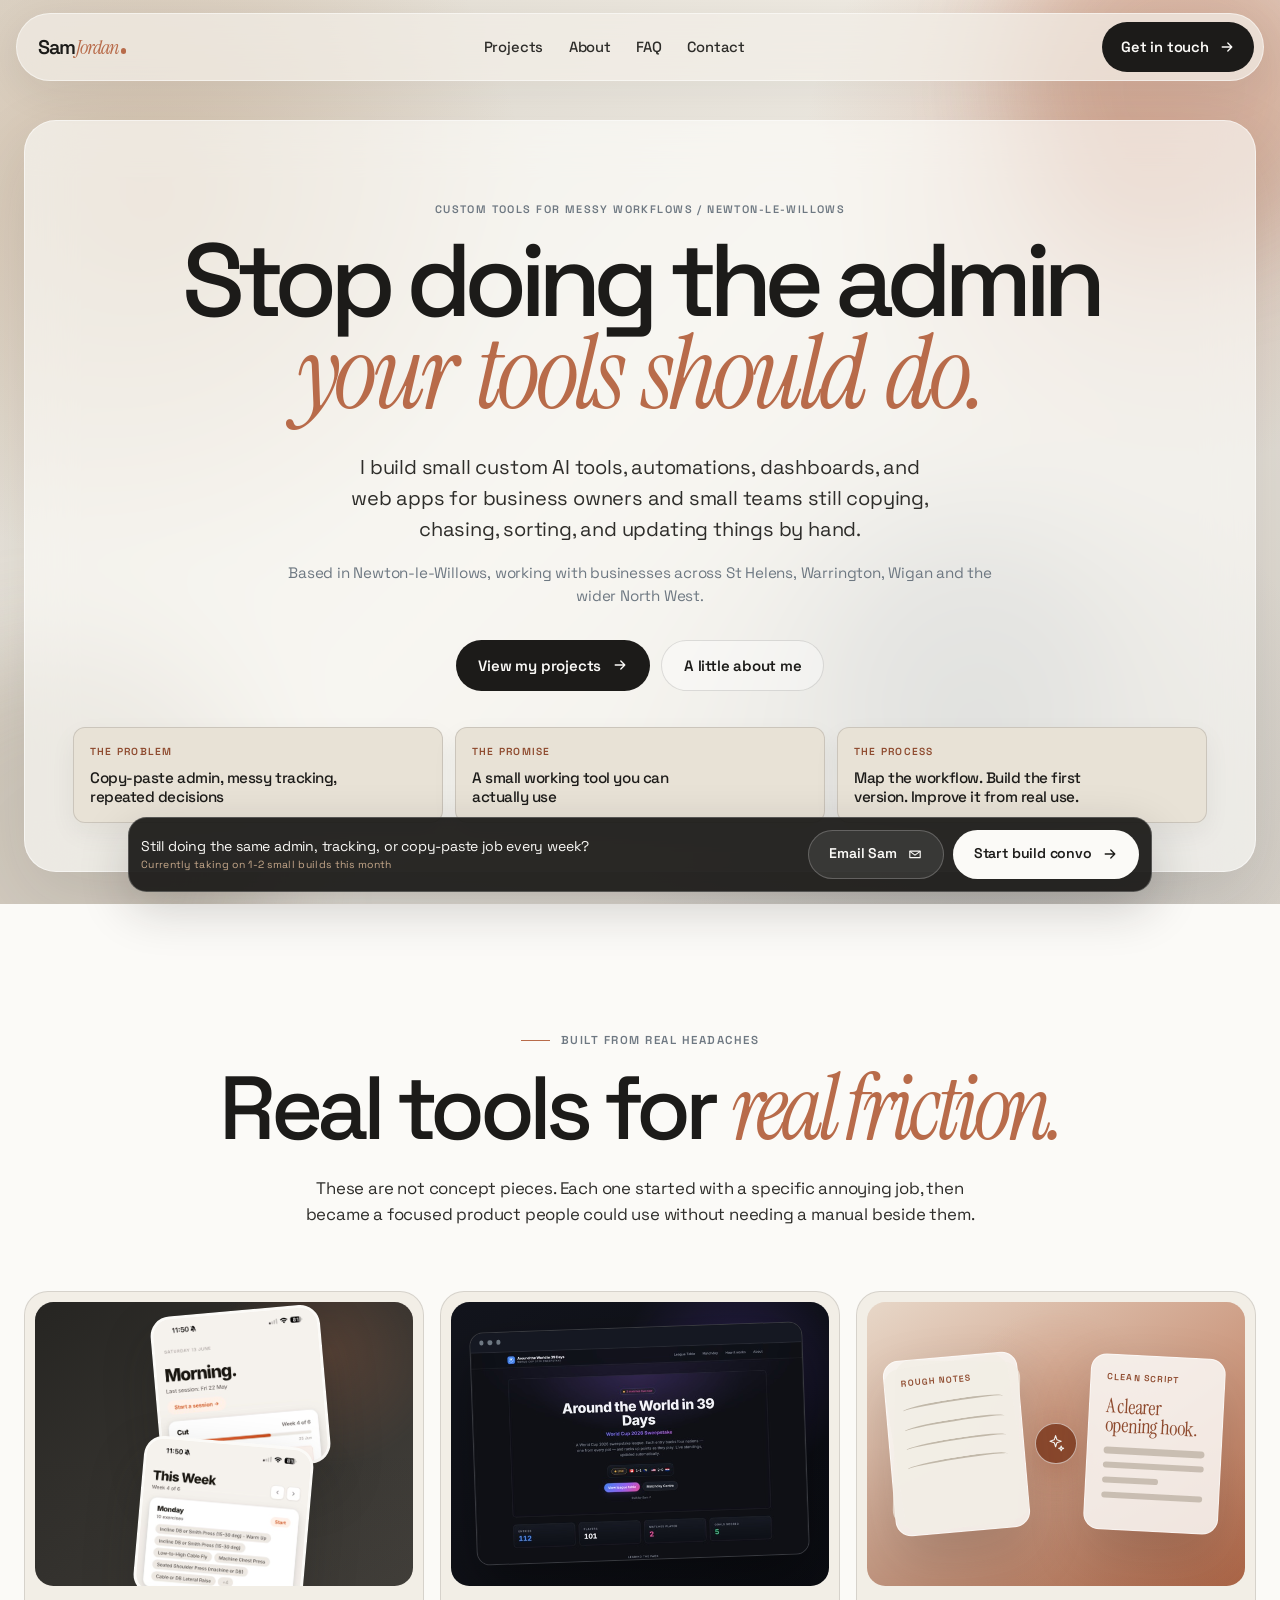
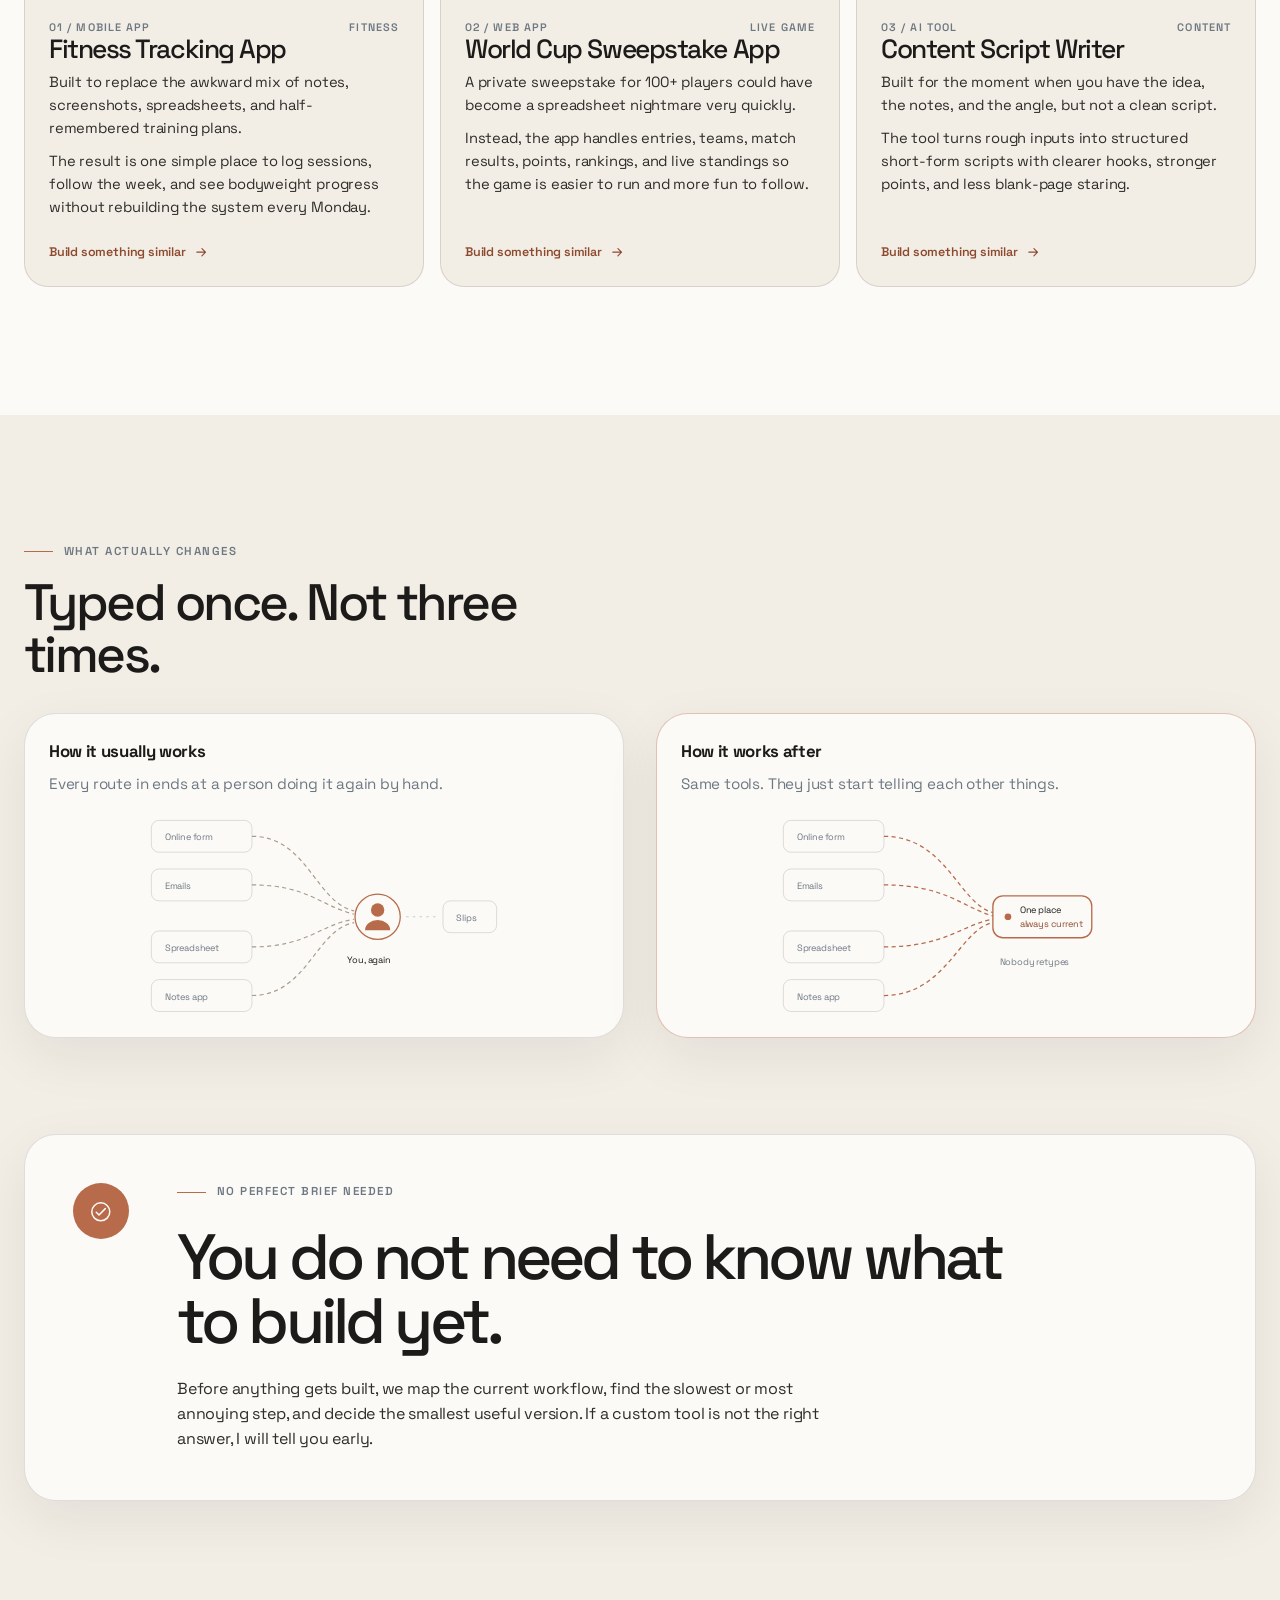
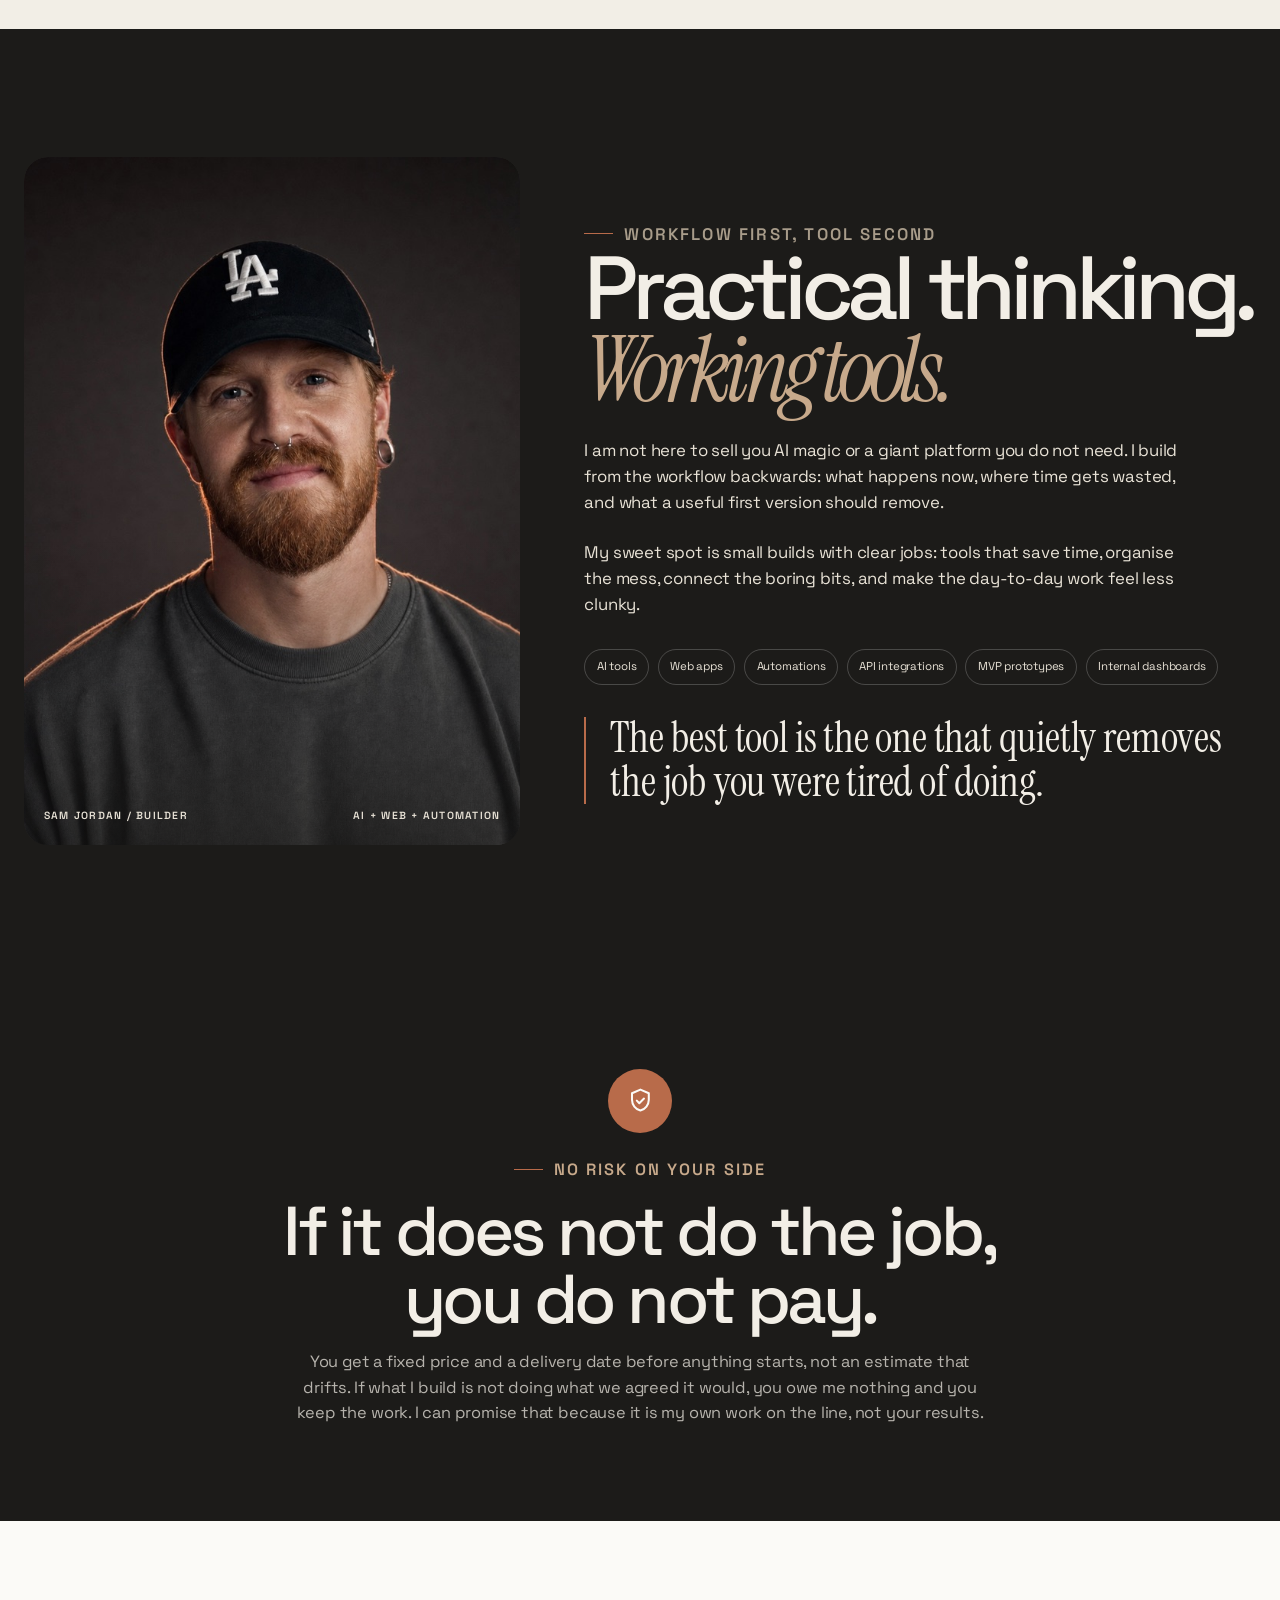
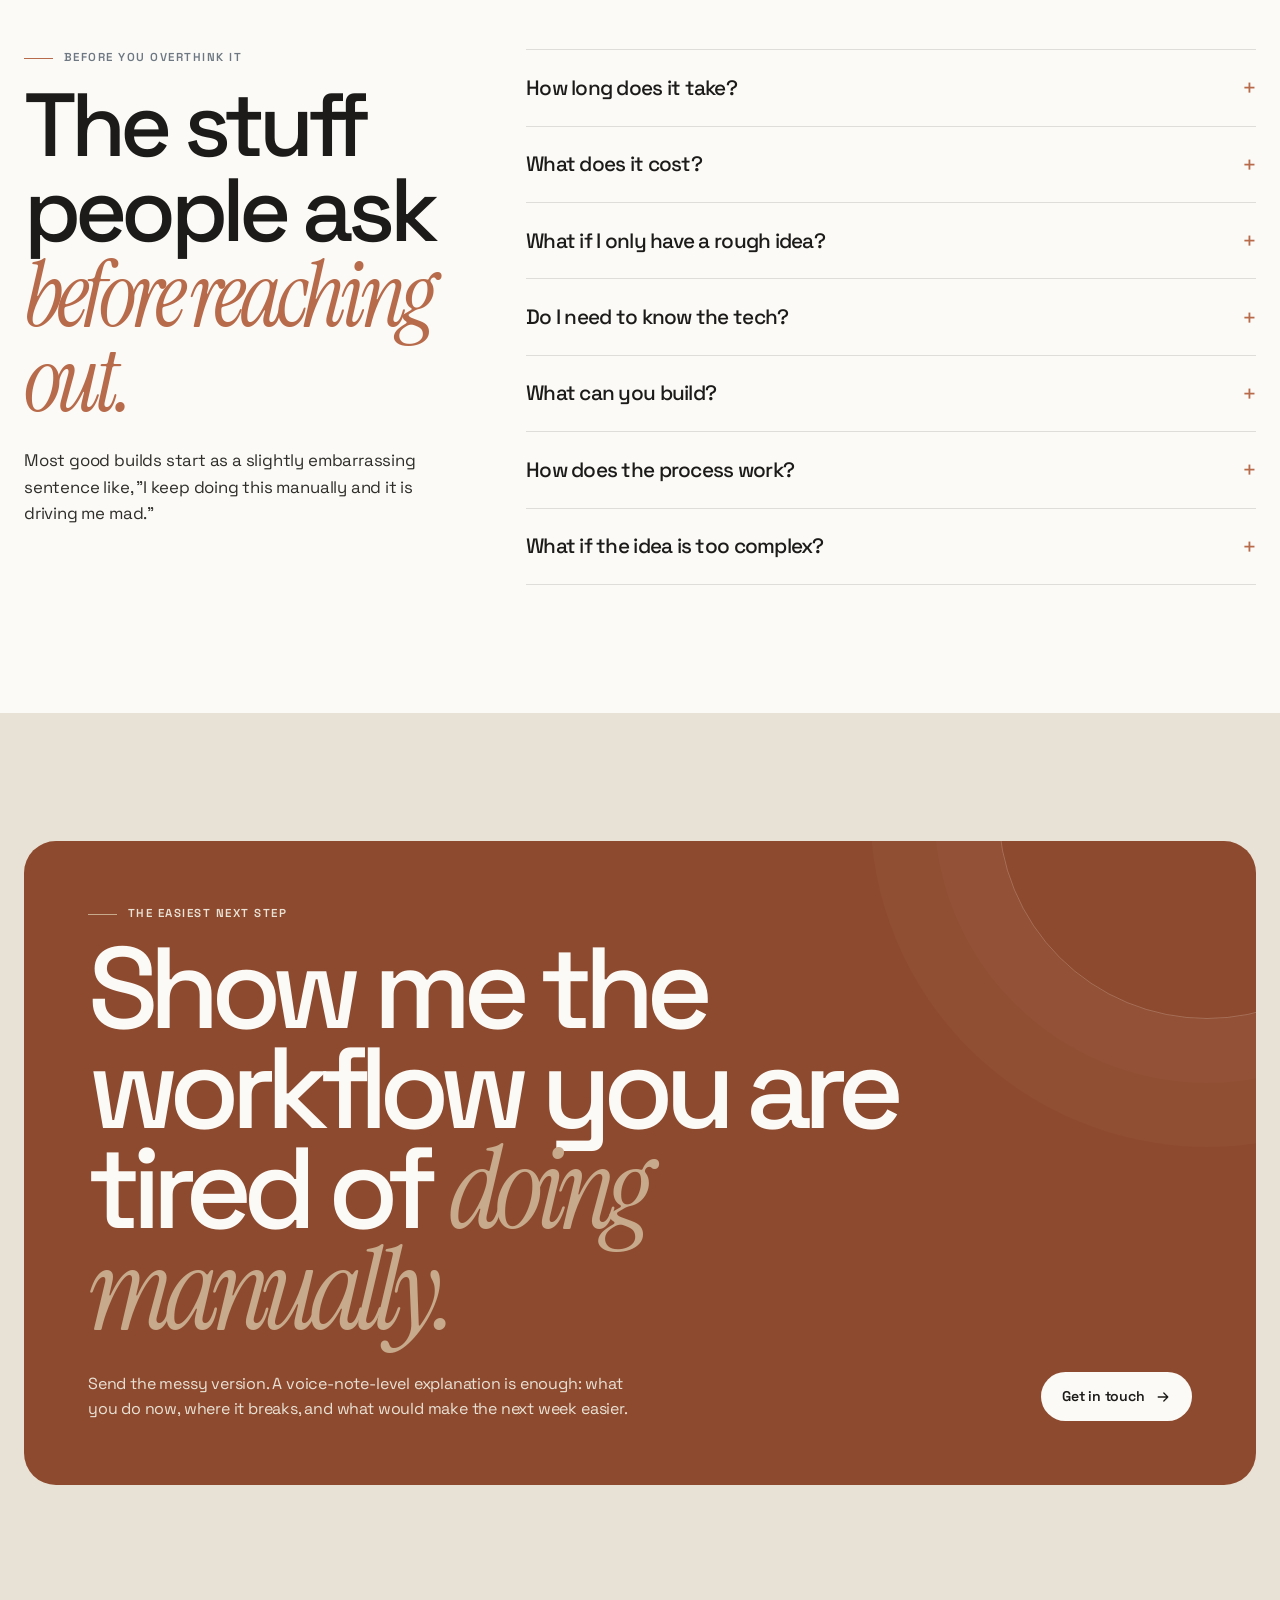
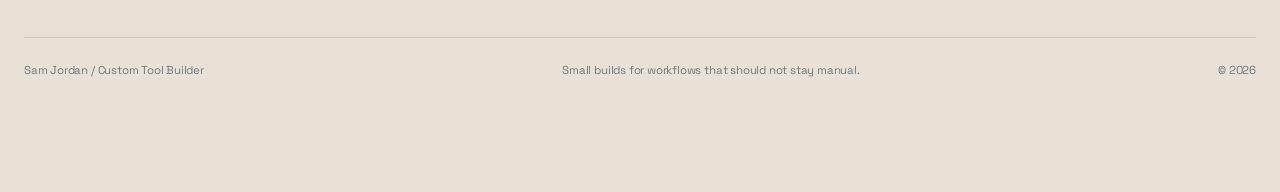
==== commit c7629eb9: "Clarify floating contact actions" ====
--- a/index.html
+++ b/index.html
@@ -551,42 +551,14 @@
   }
   .sticky-conversation p { margin: 0; font-size: 0.8rem; line-height: 1.3; }
   .sticky-conversation small { display: block; margin-top: 0.2rem; color: var(--sand); font-size: 0.65rem; letter-spacing: 0.03em; }
-  .sticky-conversation .button { flex: 0 0 auto; background: var(--white); color: var(--black); }
-
-  .idea-prompt { display: none; }
-  .js .idea-prompt {
-    width: min(calc(100% - 1rem), 24rem);
-    position: fixed;
-    z-index: 60;
-    right: 0.5rem;
-    bottom: 9.8rem;
-    padding: 1.2rem;
-    border: 1px solid var(--border);
-    border-radius: var(--radius-md);
-    display: block;
-    background: var(--white);
-    box-shadow: var(--shadow-soft);
-    opacity: 0;
-    pointer-events: none;
-    transform: translate3d(0, 1.25rem, 0);
-    transition: opacity 320ms ease, transform 320ms ease;
-  }
-  .js .idea-prompt.is-visible { opacity: 1; pointer-events: auto; transform: translate3d(0, 0, 0); }
-  .idea-prompt h2 { margin: 0 2rem 0.45rem 0; font-size: 1.35rem; line-height: 1; letter-spacing: -0.045em; }
-  .idea-prompt p { margin: 0 0 1rem; color: var(--charcoal); font-size: 0.8rem; }
-  .idea-prompt .button { width: 100%; }
-  .prompt-close {
-    width: 2rem;
-    height: 2rem;
-    position: absolute;
-    top: 0.75rem;
-    right: 0.75rem;
-    border: 1px solid var(--border);
-    border-radius: 50%;
-    background: transparent;
-    color: var(--charcoal);
-    cursor: pointer;
-  }
+  .sticky-actions { display: flex; flex-direction: column; gap: 0.55rem; }
+  .sticky-conversation .button { width: 100%; flex: 0 0 auto; justify-content: center; background: var(--white); color: var(--black); }
+  .sticky-conversation .button.secondary {
+    border-color: rgba(255, 255, 255, 0.22);
+    background: rgba(255, 255, 255, 0.08);
+    color: var(--white);
+  }
+  .sticky-conversation .button.secondary:hover { background: rgba(255, 255, 255, 0.14); }
 
   body.form-open { overflow: hidden; }
   .build-modal {
@@ -708,27 +680,11 @@
   .choice input:focus-visible + span { outline: 2px solid var(--rust); outline-offset: 3px; }
   .choice input:checked + span { border-color: var(--rust); background: var(--rust-deep); color: var(--white); transform: translateY(-2px); }
   .choice input:checked + span::before { border-color: var(--white); background: var(--rust); }
-  .choice.checkbox span::before { border-radius: 0.2rem; }
-  .form-field { margin-top: var(--s5); }
-  .form-field label { display: block; margin-bottom: 0.5rem; color: var(--grey-blue); font-size: 0.68rem; font-weight: 600; letter-spacing: 0.1em; text-transform: uppercase; }
-  .form-field textarea, .form-field input {
-    width: 100%;
-    border: 1px solid var(--border);
-    border-radius: var(--radius-sm);
-    background: rgba(251, 250, 247, 0.78);
-    color: var(--black);
-    font: inherit;
-    transition: border-color 180ms ease, transform 180ms ease;
-  }
-  .form-field textarea { min-height: 10rem; padding: 1rem; resize: vertical; }
-  .form-field input { min-height: 3.6rem; padding: 0 1rem; }
-  .form-field textarea:focus, .form-field input:focus { border-color: var(--rust); outline: 0; transform: translateY(-1px); }
-  .form-field-row { display: grid; gap: var(--s3); }
   .step-actions { margin-top: var(--s5); display: flex; flex-wrap: wrap; align-items: center; justify-content: space-between; gap: 0.7rem; }
   .step-actions .button { min-width: 8rem; cursor: pointer; }
   .step-actions .button:disabled { opacity: 0.35; cursor: not-allowed; transform: none; }
   .back-button { border: 0; background: transparent; color: var(--grey-blue); cursor: pointer; font-size: 0.78rem; font-weight: 600; }
-  .selection-count, .choice-hint { color: var(--grey-blue); font-size: 0.72rem; }
+  .choice-hint { color: var(--grey-blue); font-size: 0.72rem; }
   .form-message { min-height: 1.25rem; margin: 0.7rem 0 0; color: var(--rust-deep); font-size: 0.74rem; font-weight: 500; }
   .form-complete { text-align: center; }
   .complete-mark {
@@ -777,14 +733,13 @@
     .footer { padding-bottom: 7rem; }
     .reassurance-card { grid-template-columns: auto 1fr; align-items: start; padding: var(--s6); }
     .faq-grid { grid-template-columns: 0.75fr 1.25fr; gap: var(--s7); }
-    .sticky-conversation { left: 50%; right: auto; width: min(calc(100% - 2rem), 58rem); flex-direction: row; align-items: center; justify-content: space-between; transform: translateX(-50%); }
+    .sticky-conversation { left: 50%; right: auto; width: min(calc(100% - 2rem), 64rem); flex-direction: row; align-items: center; justify-content: space-between; transform: translateX(-50%); }
     .sticky-conversation p { font-size: 0.88rem; }
-    .js .idea-prompt { right: 1rem; bottom: 6.8rem; }
+    .sticky-actions { flex-direction: row; align-items: center; }
+    .sticky-conversation .button { width: auto; }
     .build-modal { padding: 1rem; }
     .form-step { padding: var(--s6); }
     .choice-grid { grid-template-columns: repeat(2, minmax(0, 1fr)); }
-    .choice-grid.outcomes { grid-template-columns: repeat(2, minmax(0, 1fr)); }
-    .form-field-row { grid-template-columns: repeat(2, minmax(0, 1fr)); }
   }
 
   @media (max-width: 41.99rem) {
@@ -1218,27 +1173,23 @@
   </div>
 </footer>
 
-<aside class="idea-prompt" aria-labelledby="idea-prompt-title">
-  <button class="prompt-close" type="button" aria-label="Dismiss message">&times;</button>
-  <h2 id="idea-prompt-title">Doing something like this by hand?</h2>
-  <p>If a spreadsheet, inbox, notes app, or repeated admin task is holding the whole thing together, send it over and I will tell you what is buildable.</p>
-  <a class="button" data-build-form href="mailto:contact@samjordanco.com?subject=Tool%20idea%20for%20Sam">Send idea
-    <svg viewBox="0 0 20 20" fill="none" aria-hidden="true"><path d="M4 10h12M11 5l5 5-5 5" stroke="currentColor" stroke-width="1.6" stroke-linecap="round" stroke-linejoin="round"/></svg>
-  </a>
-</aside>
-
 <aside class="sticky-conversation" aria-label="Start a build conversation">
   <p>Still doing the same admin, tracking, or copy-paste job every week?<small>Currently taking on 1-2 small builds this month</small></p>
-  <a class="button" data-build-form href="mailto:contact@samjordanco.com?subject=Start%20a%20build%20conversation">Start a build conversation
-    <svg viewBox="0 0 20 20" fill="none" aria-hidden="true"><path d="M4 10h12M11 5l5 5-5 5" stroke="currentColor" stroke-width="1.6" stroke-linecap="round" stroke-linejoin="round"/></svg>
-  </a>
+  <div class="sticky-actions">
+    <a class="button secondary" href="mailto:contact@samjordanco.com?subject=New%20project%20enquiry">Email Sam
+      <svg viewBox="0 0 20 20" fill="none" aria-hidden="true"><path d="M3.5 6.5h13v8h-13v-8Z" stroke="currentColor" stroke-width="1.45" stroke-linejoin="round"/><path d="m4 7 6 4.4L16 7" stroke="currentColor" stroke-width="1.45" stroke-linecap="round" stroke-linejoin="round"/></svg>
+    </a>
+    <a class="button" data-build-form href="mailto:contact@samjordanco.com?subject=Start%20a%20build%20conversation">Start build convo
+      <svg viewBox="0 0 20 20" fill="none" aria-hidden="true"><path d="M4 10h12M11 5l5 5-5 5" stroke="currentColor" stroke-width="1.6" stroke-linecap="round" stroke-linejoin="round"/></svg>
+    </a>
+  </div>
 </aside>
 
 <div class="build-modal" aria-hidden="true">
   <div class="build-modal-shell" role="dialog" aria-modal="true" aria-labelledby="build-form-title">
     <div class="form-topbar">
       <div>
-        <div class="form-progress-copy"><span>Build request</span><span class="form-step-count">Step 1 of 8</span></div>
+        <div class="form-progress-copy"><span>Quick request</span><span class="form-step-count">Step 1 of 5</span></div>
         <div class="form-progress-track" aria-hidden="true"><div class="form-progress-bar"></div></div>
       </div>
       <button class="form-close" type="button"><span aria-hidden="true">&times;</span> Exit form</button>
@@ -1247,15 +1198,15 @@
     <form class="build-form" action="mailto:contact@samjordanco.com" method="post" enctype="text/plain">
       <section class="form-step is-active" data-step="1">
         <div class="step-inner">
-          <p class="step-kicker">Pick the closest shape</p>
-          <h2 id="build-form-title">What kind of tool would remove the <em>annoying bit?</em></h2>
+          <p class="step-kicker">Start with the pain</p>
+          <h2 id="build-form-title">What is the annoying bit you want to <em>stop doing?</em></h2>
           <div class="choice-grid">
-            <label class="choice"><input type="radio" name="build_type" value="AI tool" required><span>AI tool</span></label>
-            <label class="choice"><input type="radio" name="build_type" value="Automation"><span>Automation</span></label>
-            <label class="choice"><input type="radio" name="build_type" value="Web app"><span>Web app</span></label>
-            <label class="choice"><input type="radio" name="build_type" value="Internal dashboard"><span>Internal dashboard</span></label>
-            <label class="choice"><input type="radio" name="build_type" value="MVP / prototype"><span>MVP / prototype</span></label>
-            <label class="choice"><input type="radio" name="build_type" value="Not sure yet"><span>Not sure yet</span></label>
+            <label class="choice"><input type="radio" name="problem_area" value="Copying, chasing, or updating admin" required><span>Copying, chasing, or updating admin</span></label>
+            <label class="choice"><input type="radio" name="problem_area" value="Information is scattered everywhere"><span>Information is scattered everywhere</span></label>
+            <label class="choice"><input type="radio" name="problem_area" value="Different tools do not talk to each other"><span>Different tools do not talk to each other</span></label>
+            <label class="choice"><input type="radio" name="problem_area" value="I need a simple app, portal, or dashboard"><span>I need a simple app, portal, or dashboard</span></label>
+            <label class="choice"><input type="radio" name="problem_area" value="I want AI to draft, sort, or tidy something"><span>I want AI to draft, sort, or tidy something</span></label>
+            <label class="choice"><input type="radio" name="problem_area" value="Not sure, I just know it is clunky"><span>Not sure, I just know it is clunky</span></label>
           </div>
           <p class="form-message" aria-live="polite"></p>
           <div class="step-actions"><span class="choice-hint">Choose one to continue</span><span></span></div>
@@ -1264,15 +1215,15 @@
 
       <section class="form-step" data-step="2">
         <div class="step-inner">
-          <p class="step-kicker">What is really happening?</p>
-          <h2>What pain are we trying to <em>remove?</em></h2>
+          <p class="step-kicker">Current setup</p>
+          <h2>What is mostly holding this together <em>right now?</em></h2>
           <div class="choice-grid">
-            <label class="choice"><input type="radio" name="description_type" value="I have an idea for a tool" required><span>I have an idea for a tool</span></label>
-            <label class="choice"><input type="radio" name="description_type" value="I have a repetitive task I want to automate"><span>I have a repetitive task I want to automate</span></label>
-            <label class="choice"><input type="radio" name="description_type" value="I have a messy workflow I want to simplify"><span>I have a messy workflow I want to simplify</span></label>
-            <label class="choice"><input type="radio" name="description_type" value="I need something connected together"><span>I need something connected together</span></label>
-            <label class="choice"><input type="radio" name="description_type" value="I want to improve something I already use"><span>I want to improve something I already use</span></label>
-            <label class="choice"><input type="radio" name="description_type" value="I am not sure, I just know the current way is annoying"><span>I am not sure, I just know the current way is annoying</span></label>
+            <label class="choice"><input type="radio" name="current_setup" value="Spreadsheets" required><span>Spreadsheets</span></label>
+            <label class="choice"><input type="radio" name="current_setup" value="Email, WhatsApp, or DMs"><span>Email, WhatsApp, or DMs</span></label>
+            <label class="choice"><input type="radio" name="current_setup" value="Notion, Airtable, CRM, or another workspace"><span>Notion, Airtable, CRM, or another workspace</span></label>
+            <label class="choice"><input type="radio" name="current_setup" value="Website forms or customer enquiries"><span>Website forms or customer enquiries</span></label>
+            <label class="choice"><input type="radio" name="current_setup" value="A messy mix of apps"><span>A messy mix of apps</span></label>
+            <label class="choice"><input type="radio" name="current_setup" value="Mostly memory and manual work"><span>Mostly memory and manual work</span></label>
           </div>
           <p class="form-message" aria-live="polite"></p>
           <div class="step-actions"><button class="back-button" type="button">&larr; Back</button><span class="choice-hint">Choose one to continue</span></div>
@@ -1281,98 +1232,43 @@
 
       <section class="form-step" data-step="3">
         <div class="step-inner">
-          <p class="step-kicker">No polished brief needed</p>
-          <h2>Tell me the messy version, <em>exactly as it is.</em></h2>
-          <p class="step-help">Plain English is best. What do you do now? What gets repeated? Where does it slow down?</p>
-          <div class="form-field">
-            <label for="rough-version">What happens now?</label>
-            <textarea id="rough-version" name="rough_version" required placeholder="Example: Every week I copy client info from a form into a spreadsheet, write the same welcome email, and manually track who has paid."></textarea>
-          </div>
-          <p class="form-message" aria-live="polite"></p>
-          <div class="step-actions"><button class="back-button" type="button">&larr; Back</button><button class="button next-step" type="button">Next step <span aria-hidden="true">&rarr;</span></button></div>
-        </div>
-      </section>
-
-      <section class="form-step" data-step="4">
-        <div class="step-inner">
-          <p class="step-kicker">Who feels the benefit?</p>
-          <h2>Who would use it, or notice that it <em>works?</em></h2>
+          <p class="step-kicker">First useful win</p>
+          <h2>What would make this worth <em>fixing first?</em></h2>
           <div class="choice-grid">
-            <label class="choice"><input type="radio" name="audience" value="Just me" required><span>Just me</span></label>
-            <label class="choice"><input type="radio" name="audience" value="My business"><span>My business</span></label>
-            <label class="choice"><input type="radio" name="audience" value="My clients/customers"><span>My clients/customers</span></label>
-            <label class="choice"><input type="radio" name="audience" value="My team"><span>My team</span></label>
-            <label class="choice"><input type="radio" name="audience" value="A community/group"><span>A community/group</span></label>
-            <label class="choice"><input type="radio" name="audience" value="Public users"><span>Public users</span></label>
+            <label class="choice"><input type="radio" name="first_win" value="Save time every week" required><span>Save time every week</span></label>
+            <label class="choice"><input type="radio" name="first_win" value="Stop mistakes and missed follow-ups"><span>Stop mistakes and missed follow-ups</span></label>
+            <label class="choice"><input type="radio" name="first_win" value="See everything in one place"><span>See everything in one place</span></label>
+            <label class="choice"><input type="radio" name="first_win" value="Reply, draft, or create faster"><span>Reply, draft, or create faster</span></label>
+            <label class="choice"><input type="radio" name="first_win" value="Make it look more professional"><span>Make it look more professional</span></label>
+            <label class="choice"><input type="radio" name="first_win" value="Test whether the idea is worth building"><span>Test whether the idea is worth building</span></label>
           </div>
           <p class="form-message" aria-live="polite"></p>
           <div class="step-actions"><button class="back-button" type="button">&larr; Back</button><span class="choice-hint">Choose one to continue</span></div>
         </div>
       </section>
 
-      <section class="form-step" data-step="5">
+      <section class="form-step" data-step="4">
         <div class="step-inner">
-          <p class="step-kicker">Pick up to three</p>
-          <h2>What would make this feel worth <em>building?</em></h2>
-          <div class="choice-grid outcomes">
-            <label class="choice checkbox"><input type="checkbox" name="outcomes" value="Save time"><span>Save time</span></label>
-            <label class="choice checkbox"><input type="checkbox" name="outcomes" value="Reduce manual admin"><span>Reduce manual admin</span></label>
-            <label class="choice checkbox"><input type="checkbox" name="outcomes" value="Organise information"><span>Organise information</span></label>
-            <label class="choice checkbox"><input type="checkbox" name="outcomes" value="Reply faster"><span>Reply faster</span></label>
-            <label class="choice checkbox"><input type="checkbox" name="outcomes" value="Track progress"><span>Track progress</span></label>
-            <label class="choice checkbox"><input type="checkbox" name="outcomes" value="Create content"><span>Create content</span></label>
-            <label class="choice checkbox"><input type="checkbox" name="outcomes" value="Manage clients/customers"><span>Manage clients/customers</span></label>
-            <label class="choice checkbox"><input type="checkbox" name="outcomes" value="Connect tools together"><span>Connect tools together</span></label>
-            <label class="choice checkbox"><input type="checkbox" name="outcomes" value="Test an idea"><span>Test an idea</span></label>
-            <label class="choice checkbox"><input type="checkbox" name="outcomes" value="Make something look more professional"><span>Make something look more professional</span></label>
-          </div>
-          <p class="selection-count outcome-selection-count">0 of 3 selected</p>
-          <p class="form-message" aria-live="polite"></p>
-          <div class="step-actions"><button class="back-button" type="button">&larr; Back</button><button class="button next-step" type="button">Next step <span aria-hidden="true">&rarr;</span></button></div>
-        </div>
-      </section>
-
-      <section class="form-step" data-step="6">
-        <div class="step-inner">
-          <p class="step-kicker">The current stack</p>
-          <h2>What is holding it together <em>right now?</em></h2>
-          <p class="step-help">List anything relevant. It is fine if the honest answer is "a spreadsheet and hope".</p>
-          <div class="form-field">
-            <label for="current-tools">Apps, tools, spreadsheets, inboxes, or workarounds</label>
-            <textarea id="current-tools" name="current_tools" placeholder="Google Sheets, Notion, Airtable, WhatsApp, Instagram, email, Stripe, Calendly, Zapier, Make, ChatGPT, Claude, existing website, etc."></textarea>
-          </div>
-          <p class="form-message" aria-live="polite"></p>
-          <div class="step-actions"><button class="back-button" type="button">&larr; Back</button><button class="button next-step" type="button">Next step <span aria-hidden="true">&rarr;</span></button></div>
-        </div>
-      </section>
-
-      <section class="form-step" data-step="7">
-        <div class="step-inner">
-          <p class="step-kicker">Priority check</p>
-          <h2>How soon does this need to stop being <em>manual?</em></h2>
+          <p class="step-kicker">Best next step</p>
+          <h2>What would you like me to send back <em>first?</em></h2>
           <div class="choice-grid">
-            <label class="choice"><input type="radio" name="timeline" value="Just exploring" required><span>Just exploring</span></label>
-            <label class="choice"><input type="radio" name="timeline" value="This month"><span>This month</span></label>
-            <label class="choice"><input type="radio" name="timeline" value="As soon as possible"><span>As soon as possible</span></label>
-            <label class="choice"><input type="radio" name="timeline" value="I have a deadline"><span>I have a deadline</span></label>
-            <label class="choice"><input type="radio" name="timeline" value="Not sure"><span>Not sure</span></label>
+            <label class="choice"><input type="radio" name="next_move" value="Email me what looks buildable" required><span>Email me what looks buildable</span></label>
+            <label class="choice"><input type="radio" name="next_move" value="Suggest a quick call if it makes sense"><span>Suggest a quick call if it makes sense</span></label>
+            <label class="choice"><input type="radio" name="next_move" value="Tell me the simplest first version"><span>Tell me the simplest first version</span></label>
+            <label class="choice"><input type="radio" name="next_move" value="Tell me if this is too complex or not worth building yet"><span>Tell me if this is too complex or not worth building yet</span></label>
           </div>
           <p class="form-message" aria-live="polite"></p>
           <div class="step-actions"><button class="back-button" type="button">&larr; Back</button><span class="choice-hint">Choose one to continue</span></div>
         </div>
       </section>
 
-      <section class="form-step" data-step="8">
+      <section class="form-step" data-step="5">
         <div class="step-inner">
-          <p class="step-kicker">Nearly there</p>
-          <h2>Where should I send the <em>first useful reply?</em></h2>
-          <div class="form-field-row">
-            <div class="form-field"><label for="request-name">Name</label><input id="request-name" name="name" type="text" autocomplete="name" required></div>
-            <div class="form-field"><label for="request-email">Email</label><input id="request-email" name="email" type="email" autocomplete="email" required></div>
-          </div>
-          <div class="form-field"><label for="request-link">Website / Instagram / business link <span class="editorial">(optional)</span></label><input id="request-link" name="business_link" type="url" inputmode="url" placeholder="https://"></div>
+          <p class="step-kicker">Ready to send</p>
+          <h2>Good. I can work from that and reply with the <em>simplest useful route.</em></h2>
+          <p class="step-help">No form essay needed. Your email app will open with these choices already written, so I can reply or suggest a call.</p>
           <p class="form-message" aria-live="polite"></p>
-          <div class="step-actions"><button class="back-button" type="button">&larr; Back</button><button class="button submit-request" type="submit">Send build request <span aria-hidden="true">&rarr;</span></button></div>
+          <div class="step-actions"><button class="back-button" type="button">&larr; Back</button><button class="button send-click-request" type="button">Open email request <span aria-hidden="true">&rarr;</span></button></div>
         </div>
       </section>
 
@@ -1429,28 +1325,6 @@
   }, { passive: true });
   updateMotion();
 
-  const ideaPrompt = document.querySelector('.idea-prompt');
-  const projectSection = document.querySelector('#projects');
-  const promptClose = document.querySelector('.prompt-close');
-  let promptDismissed = false;
-
-  if ('IntersectionObserver' in window && ideaPrompt && projectSection) {
-    const promptObserver = new IntersectionObserver((entries) => {
-      entries.forEach((entry) => {
-        if (!entry.isIntersecting && entry.boundingClientRect.top < 0 && !promptDismissed) {
-          ideaPrompt.classList.add('is-visible');
-          promptObserver.disconnect();
-        }
-      });
-    }, { threshold: 0 });
-    promptObserver.observe(projectSection);
-  }
-
-  promptClose?.addEventListener('click', () => {
-    promptDismissed = true;
-    ideaPrompt.classList.remove('is-visible');
-  });
-
   const buildModal = document.querySelector('.build-modal');
   const buildForm = document.querySelector('.build-form');
   const formSteps = [...document.querySelectorAll('.form-step')];
@@ -1458,12 +1332,19 @@
   const openFormButtons = document.querySelectorAll('[data-build-form]');
   const formClose = document.querySelector('.form-close');
   const finishForm = document.querySelector('.finish-form');
+  const sendClickRequest = document.querySelector('.send-click-request');
   const stepCount = document.querySelector('.form-step-count');
   const formProgress = document.querySelector('.form-progress-bar');
-  const outcomeInputs = [...document.querySelectorAll('input[name="outcomes"]')];
-  const selectionCount = document.querySelector('.outcome-selection-count');
   let currentStep = 0;
   let lastFormTrigger = null;
+
+  const suggestionMap = {
+    'AI tool': 'I want AI to draft, sort, or tidy something',
+    'Automation': 'Different tools do not talk to each other',
+    'Web app': 'I need a simple app, portal, or dashboard',
+    'Internal dashboard': 'I need a simple app, portal, or dashboard',
+    'MVP / prototype': 'Test whether the idea is worth building'
+  };
 
   const showFormStep = (index) => {
     currentStep = index;
@@ -1477,18 +1358,17 @@
     } else {
       stepCount.textContent = `Step ${index + 1} of ${numberedSteps.length}`;
       formProgress.style.transform = `scaleX(${(index + 1) / numberedSteps.length})`;
-      window.setTimeout(() => step.querySelector('input, textarea, button')?.focus(), 80);
+      window.setTimeout(() => step.querySelector('input, button')?.focus(), 80);
     }
   };
 
   const resetBuildForm = (suggestedType = '') => {
     buildForm.reset();
-    outcomeInputs.forEach((input) => { input.disabled = false; });
-    selectionCount.textContent = '0 of 3 selected';
     numberedSteps.forEach((step) => { step.querySelector('.form-message').textContent = ''; });
     if (suggestedType) {
-      const matchingType = [...buildForm.querySelectorAll('input[name="build_type"]')].find((input) => input.value === suggestedType);
-      if (matchingType) matchingType.checked = true;
+      const suggestedProblem = suggestionMap[suggestedType] || suggestedType;
+      const matchingProblem = [...buildForm.querySelectorAll('input[name="problem_area"]')].find((input) => input.value === suggestedProblem);
+      if (matchingProblem) matchingProblem.checked = true;
     }
     showFormStep(0);
   };
@@ -1513,7 +1393,6 @@
   openFormButtons.forEach((button) => {
     button.addEventListener('click', (event) => {
       event.preventDefault();
-      ideaPrompt?.classList.remove('is-visible');
       openBuildForm(button);
     });
   });
@@ -1534,26 +1413,14 @@
     const message = step.querySelector('.form-message');
     const requiredInputs = [...step.querySelectorAll('[required]')];
 
-    if (step.dataset.step === '5' && !outcomeInputs.some((input) => input.checked)) {
-      message.textContent = 'Choose at least one useful outcome to continue.';
-      return false;
-    }
-
     const invalid = requiredInputs.find((input) => {
       if (input.type === 'radio') return !step.querySelector(`input[name="${input.name}"]:checked`);
       return !input.checkValidity();
     });
 
     if (invalid) {
-      message.textContent = invalid.type === 'email' ? 'Add a valid email address so I can reply.' : 'Add an answer here before moving on.';
+      message.textContent = 'Choose the closest option before moving on.';
       invalid.focus();
-      return false;
-    }
-
-    const optionalUrl = step.querySelector('input[type="url"]');
-    if (optionalUrl?.value && !optionalUrl.checkValidity()) {
-      message.textContent = 'Add the full link, including https://';
-      optionalUrl.focus();
       return false;
     }
 
@@ -1589,48 +1456,34 @@
     button.addEventListener('click', () => showFormStep(Math.max(0, currentStep - 1)));
   });
 
-  outcomeInputs.forEach((input) => {
-    input.addEventListener('change', () => {
-      const selected = outcomeInputs.filter((item) => item.checked);
-      outcomeInputs.forEach((item) => { item.disabled = selected.length >= 3 && !item.checked; });
-      selectionCount.textContent = `${selected.length} of 3 selected`;
-    });
-  });
-
-  buildForm.addEventListener('submit', (event) => {
-    event.preventDefault();
-    if (!validateStep(numberedSteps[7])) return;
-
+  const openEmailRequest = () => {
     const data = new FormData(buildForm);
-    const outcomes = data.getAll('outcomes').join(', ');
     const body = [
       'Hi Sam,',
       '',
-      'Here is my build request:',
+      'I clicked through the quick request form.',
       '',
-      `What I want to build: ${data.get('build_type')}`,
-      `What best describes it: ${data.get('description_type')}`,
+      `The annoying bit: ${data.get('problem_area')}`,
+      `Mostly held together by: ${data.get('current_setup')}`,
+      `The first useful win: ${data.get('first_win')}`,
+      `What I want next: ${data.get('next_move')}`,
       '',
-      'The rough version:',
-      data.get('rough_version'),
+      'Please reply to this email with what looks buildable, what you would simplify first, and whether a quick call makes sense.',
       '',
-      `Who it is for: ${data.get('audience')}`,
-      `A good version would help me: ${outcomes}`,
-      '',
-      'Tools I already use:',
-      data.get('current_tools') || 'None listed',
-      '',
-      `Timeline: ${data.get('timeline')}`,
-      '',
-      `Name: ${data.get('name')}`,
-      `Email: ${data.get('email')}`,
-      `Website / business link: ${data.get('business_link') || 'Not provided'}`
+      'Thanks'
     ].join('\n');
 
     showFormStep('complete');
     window.setTimeout(() => {
-      window.location.href = `mailto:contact@samjordanco.com?subject=${encodeURIComponent(`Build request from ${data.get('name')}`)}&body=${encodeURIComponent(body)}`;
+      window.location.href = `mailto:contact@samjordanco.com?subject=${encodeURIComponent('Quick build request')}&body=${encodeURIComponent(body)}`;
     }, 650);
+  };
+
+  sendClickRequest?.addEventListener('click', openEmailRequest);
+
+  buildForm.addEventListener('submit', (event) => {
+    event.preventDefault();
+    if (currentStep === numberedSteps.length - 1) openEmailRequest();
   });
 </script>
 </body>
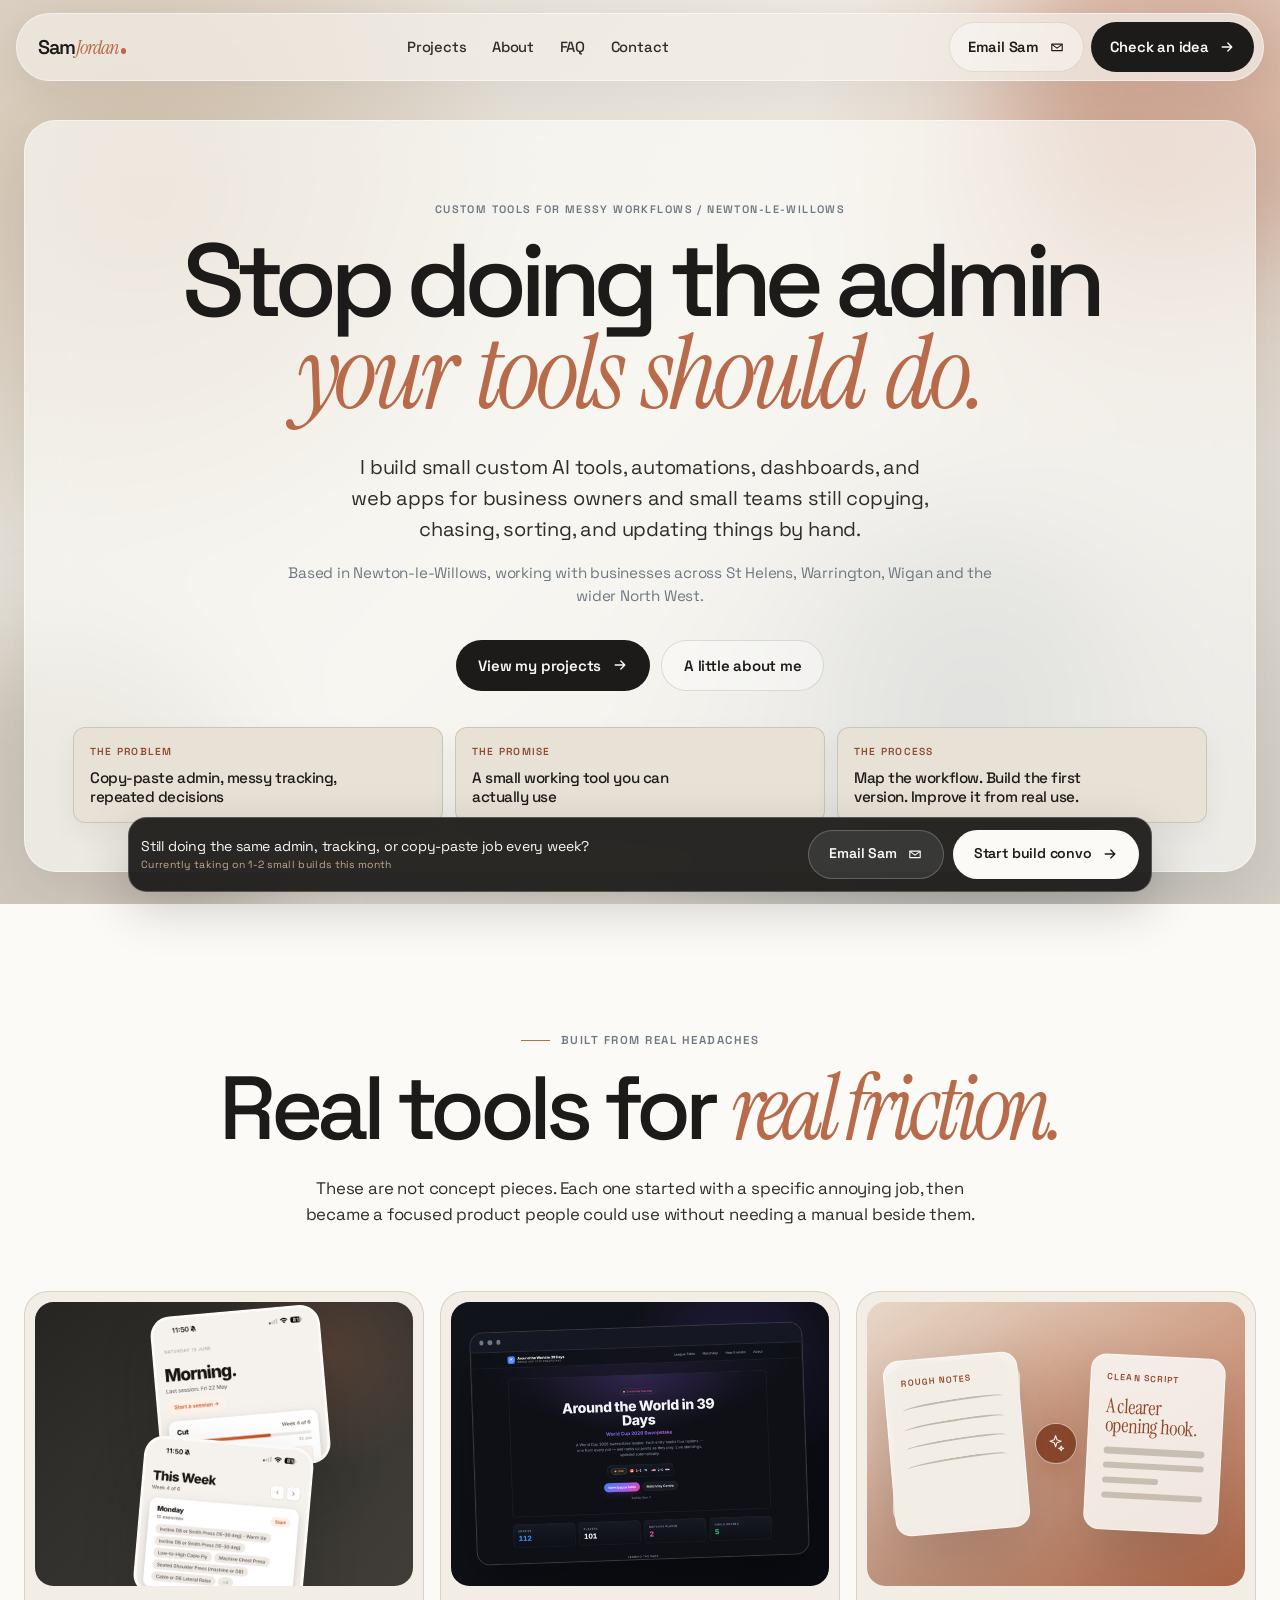
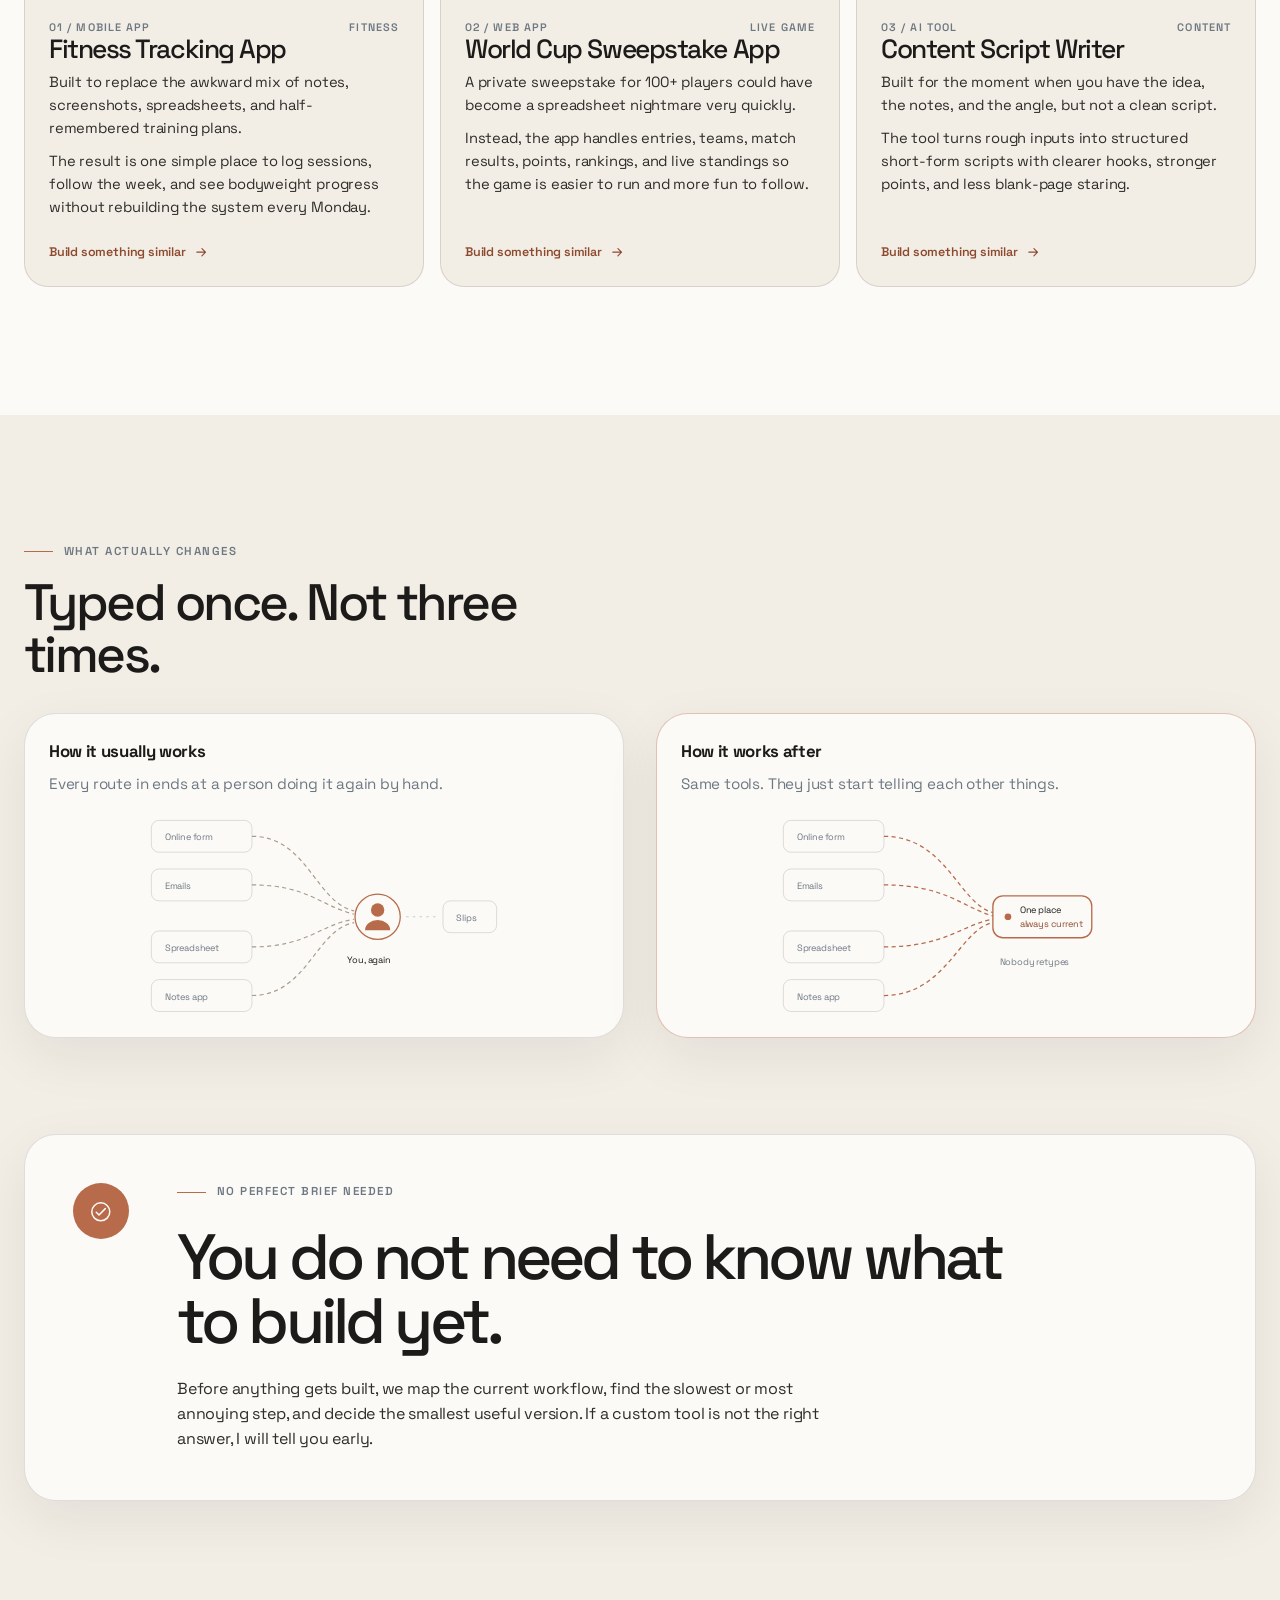
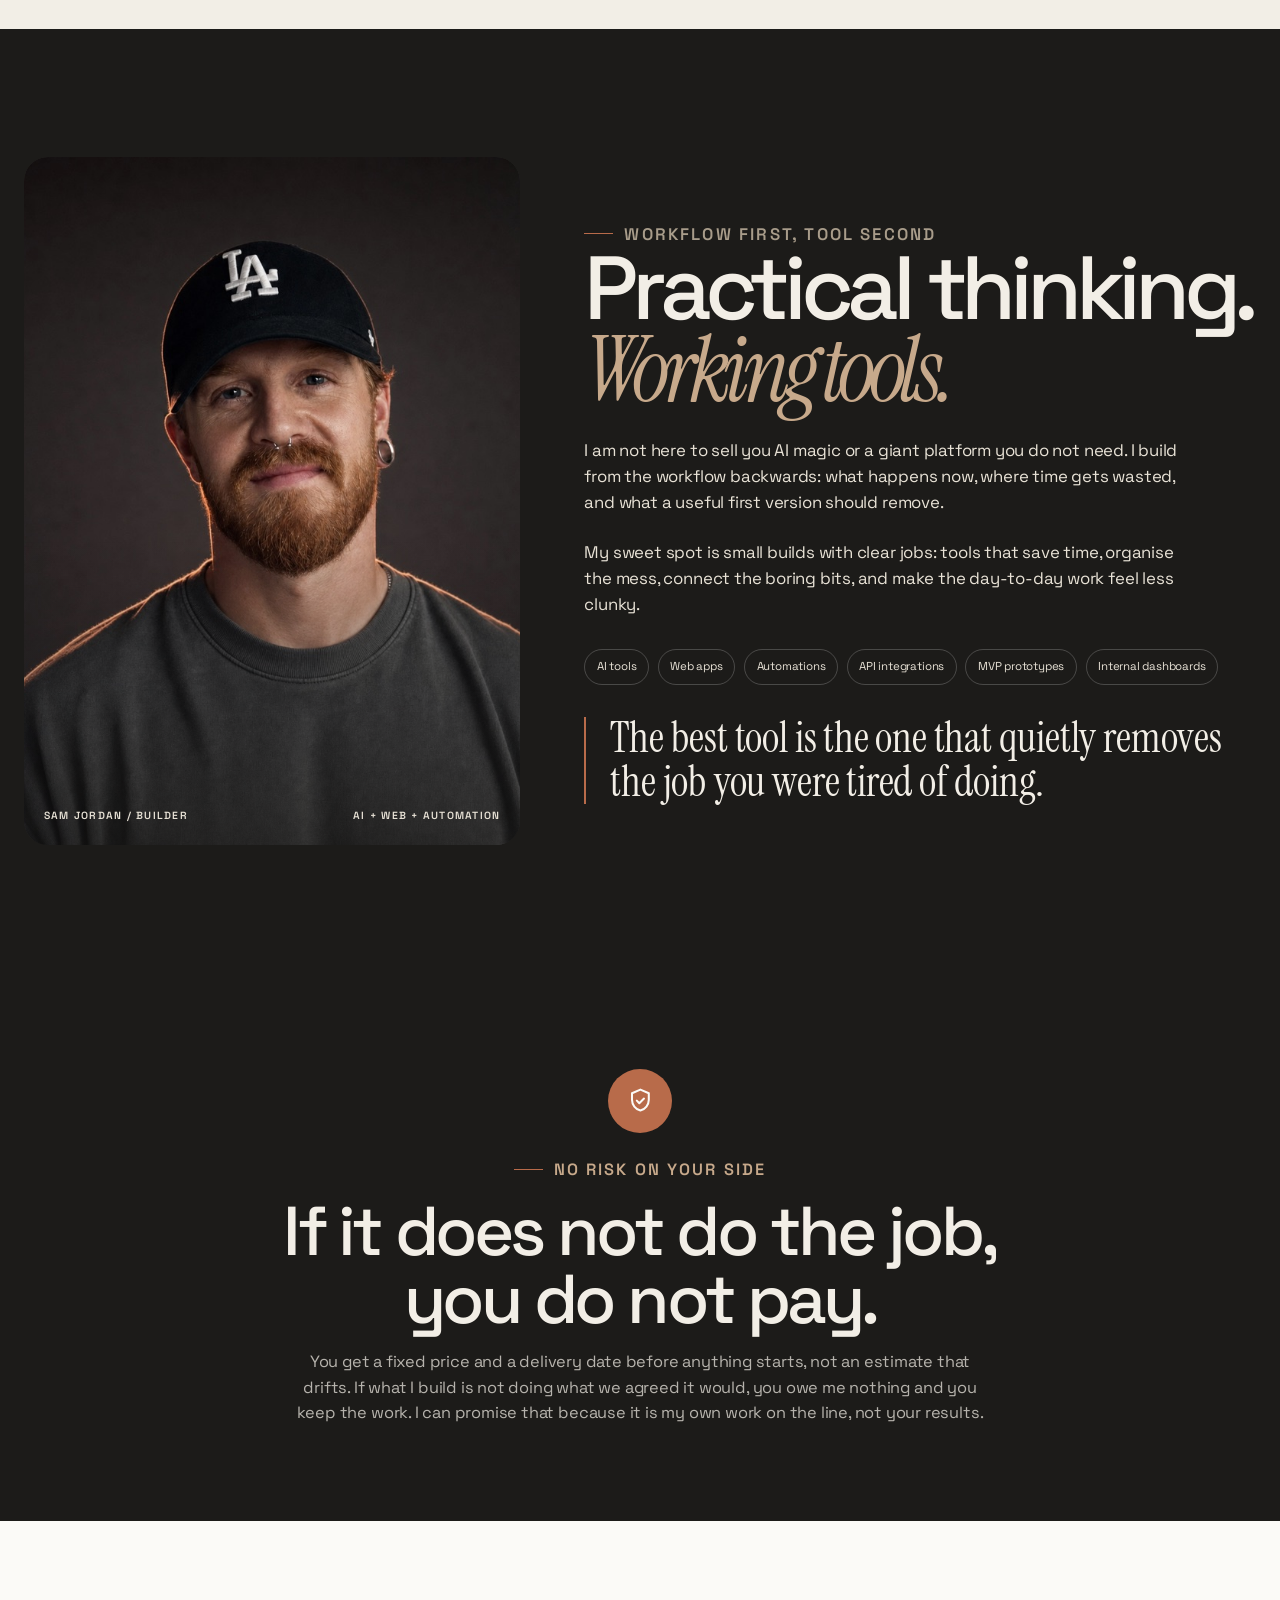
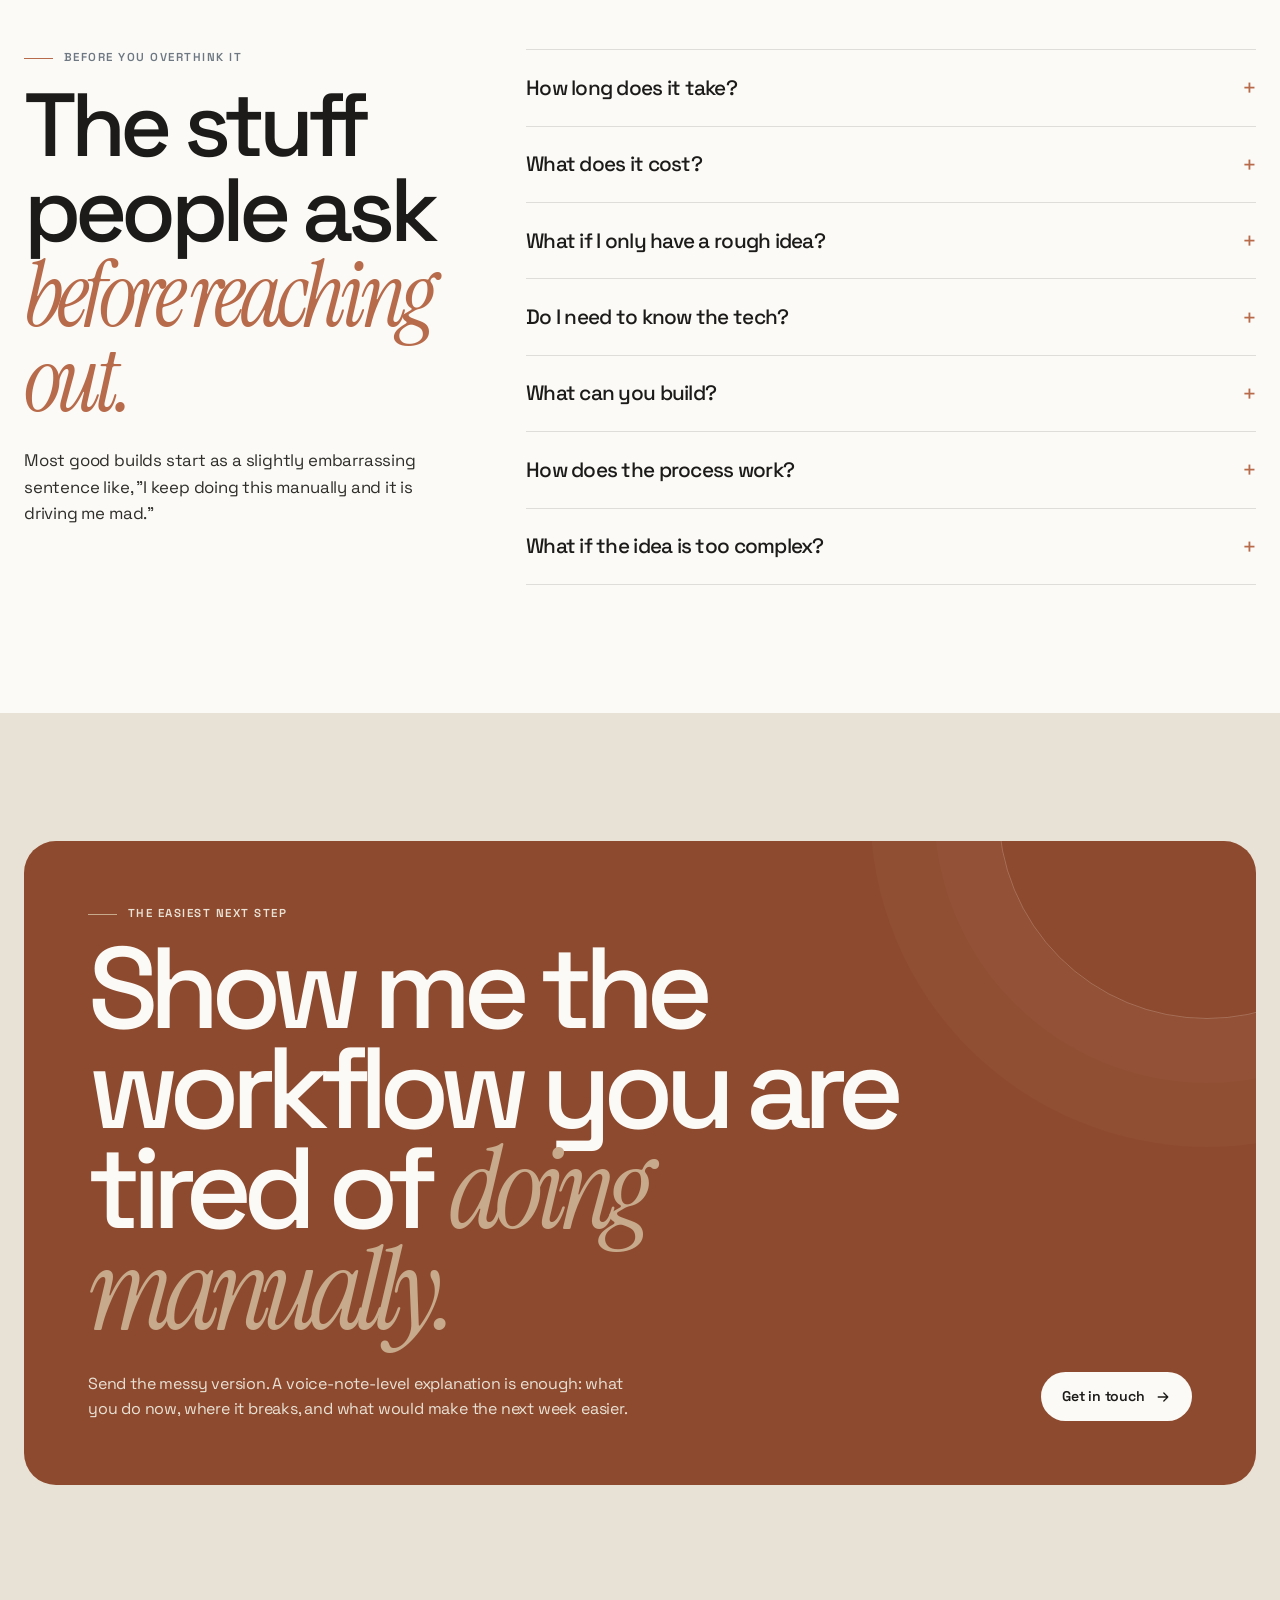
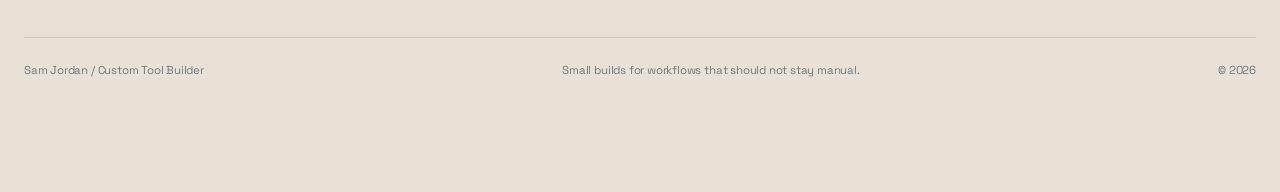
==== commit 7f2b7dab: "Add header contact actions" ====
--- a/index.html
+++ b/index.html
@@ -186,8 +186,15 @@
   .nav-links { display: none; align-items: center; gap: 1.6rem; }
   .nav-links a { color: var(--charcoal); font-size: 0.92rem; font-weight: 500; text-decoration: none; }
   .nav-links a:hover { color: var(--rust-deep); }
-  .nav .button { min-height: 3.05rem; padding-inline: 0.92rem; font-size: 0.88rem; }
-  .nav .button { animation: nav-breathe 4.8s ease-in-out infinite; }
+  .nav-actions { display: inline-flex; align-items: center; gap: 0.45rem; }
+  .nav .button { min-height: 2.85rem; padding-inline: 0.78rem; font-size: 0.8rem; white-space: nowrap; }
+  .nav .button.nav-email {
+    border-color: rgba(28, 27, 25, 0.1);
+    background: rgba(255, 255, 255, 0.42);
+    color: var(--black);
+  }
+  .nav .button.nav-email:hover { background: var(--white); }
+  .nav .button.nav-build { animation: nav-breathe 4.8s ease-in-out infinite; }
   @keyframes nav-breathe {
     50% { transform: translate3d(0, -1px, 0) scale(1.018); }
   }
@@ -714,8 +721,7 @@
     .container { width: min(calc(100% - 3rem), var(--max)); }
     .nav { width: min(calc(100% - 2rem), var(--max)); padding-left: 1.3rem; }
     .brand { font-size: 1.24rem; }
-    .nav-links { display: flex; }
-    .nav .button { padding-inline: 1.12rem; font-size: 0.92rem; }
+    .nav .button { padding-inline: 1.02rem; font-size: 0.88rem; }
     .hero { padding: 7.5rem 0 2rem; }
     .hero-shell { padding: var(--s5); }
     .hero-topline { flex-direction: row; align-items: center; justify-content: space-between; }
@@ -749,6 +755,11 @@
     .form-close span { font-size: 1.2rem; }
     .form-step { padding: var(--s5) var(--s4); }
     .step-actions .button { min-width: 8rem; }
+  }
+
+  @media (min-width: 58rem) {
+    .nav-links { display: flex; }
+    .nav .button { padding-inline: 1.12rem; font-size: 0.92rem; }
   }
 
   @media (min-width: 68rem) {
@@ -884,9 +895,14 @@
       <a href="#faq">FAQ</a>
       <a href="#contact">Contact</a>
     </div>
-    <a class="button" href="mailto:contact@samjordanco.com?subject=New%20project%20enquiry">Get in touch
-      <svg viewBox="0 0 20 20" fill="none" aria-hidden="true"><path d="M4 10h12M11 5l5 5-5 5" stroke="currentColor" stroke-width="1.6" stroke-linecap="round" stroke-linejoin="round"/></svg>
-    </a>
+    <div class="nav-actions">
+      <a class="button nav-email" href="mailto:contact@samjordanco.com?subject=New%20project%20enquiry">Email Sam
+        <svg viewBox="0 0 20 20" fill="none" aria-hidden="true"><path d="M3.5 6.5h13v8h-13v-8Z" stroke="currentColor" stroke-width="1.45" stroke-linejoin="round"/><path d="m4 7 6 4.4L16 7" stroke="currentColor" stroke-width="1.45" stroke-linecap="round" stroke-linejoin="round"/></svg>
+      </a>
+      <a class="button nav-build" data-build-form href="mailto:contact@samjordanco.com?subject=Quick%20build%20check">Check an idea
+        <svg viewBox="0 0 20 20" fill="none" aria-hidden="true"><path d="M4 10h12M11 5l5 5-5 5" stroke="currentColor" stroke-width="1.6" stroke-linecap="round" stroke-linejoin="round"/></svg>
+      </a>
+    </div>
   </nav>
 </div>
 
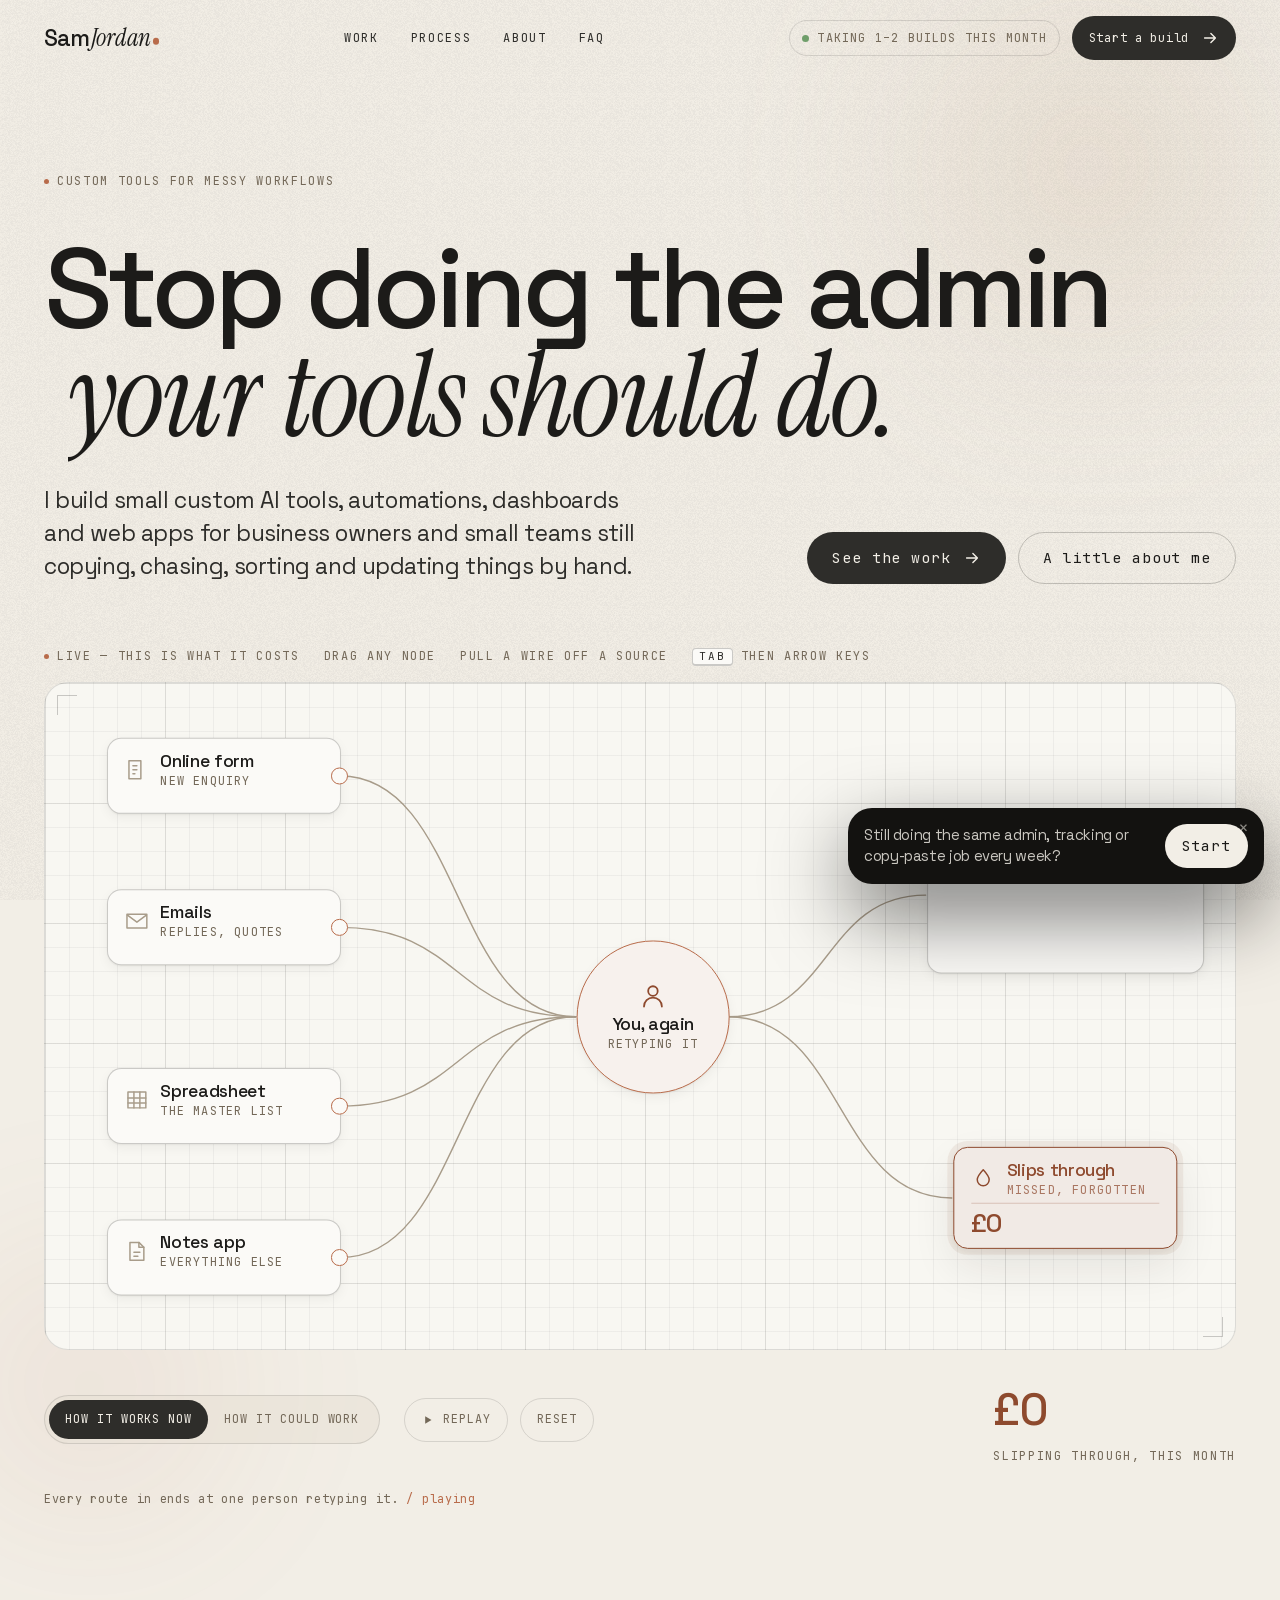
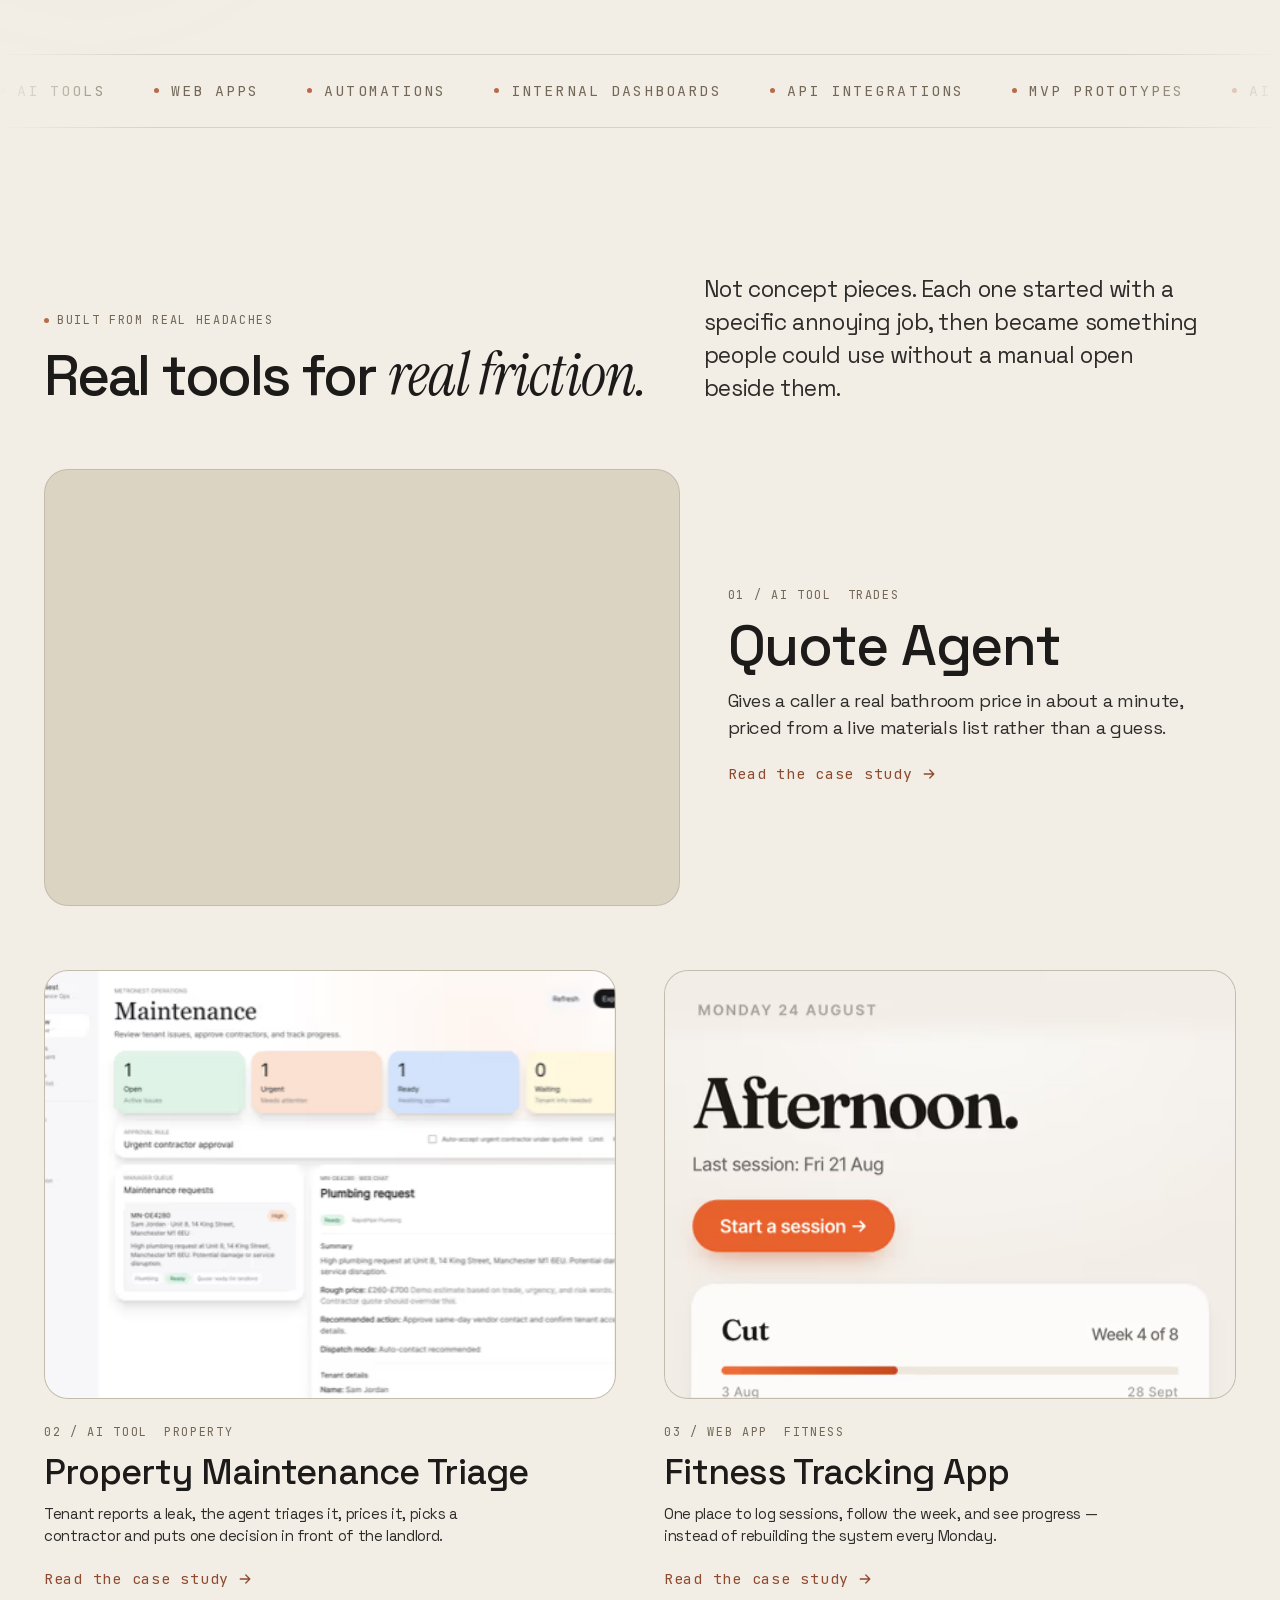
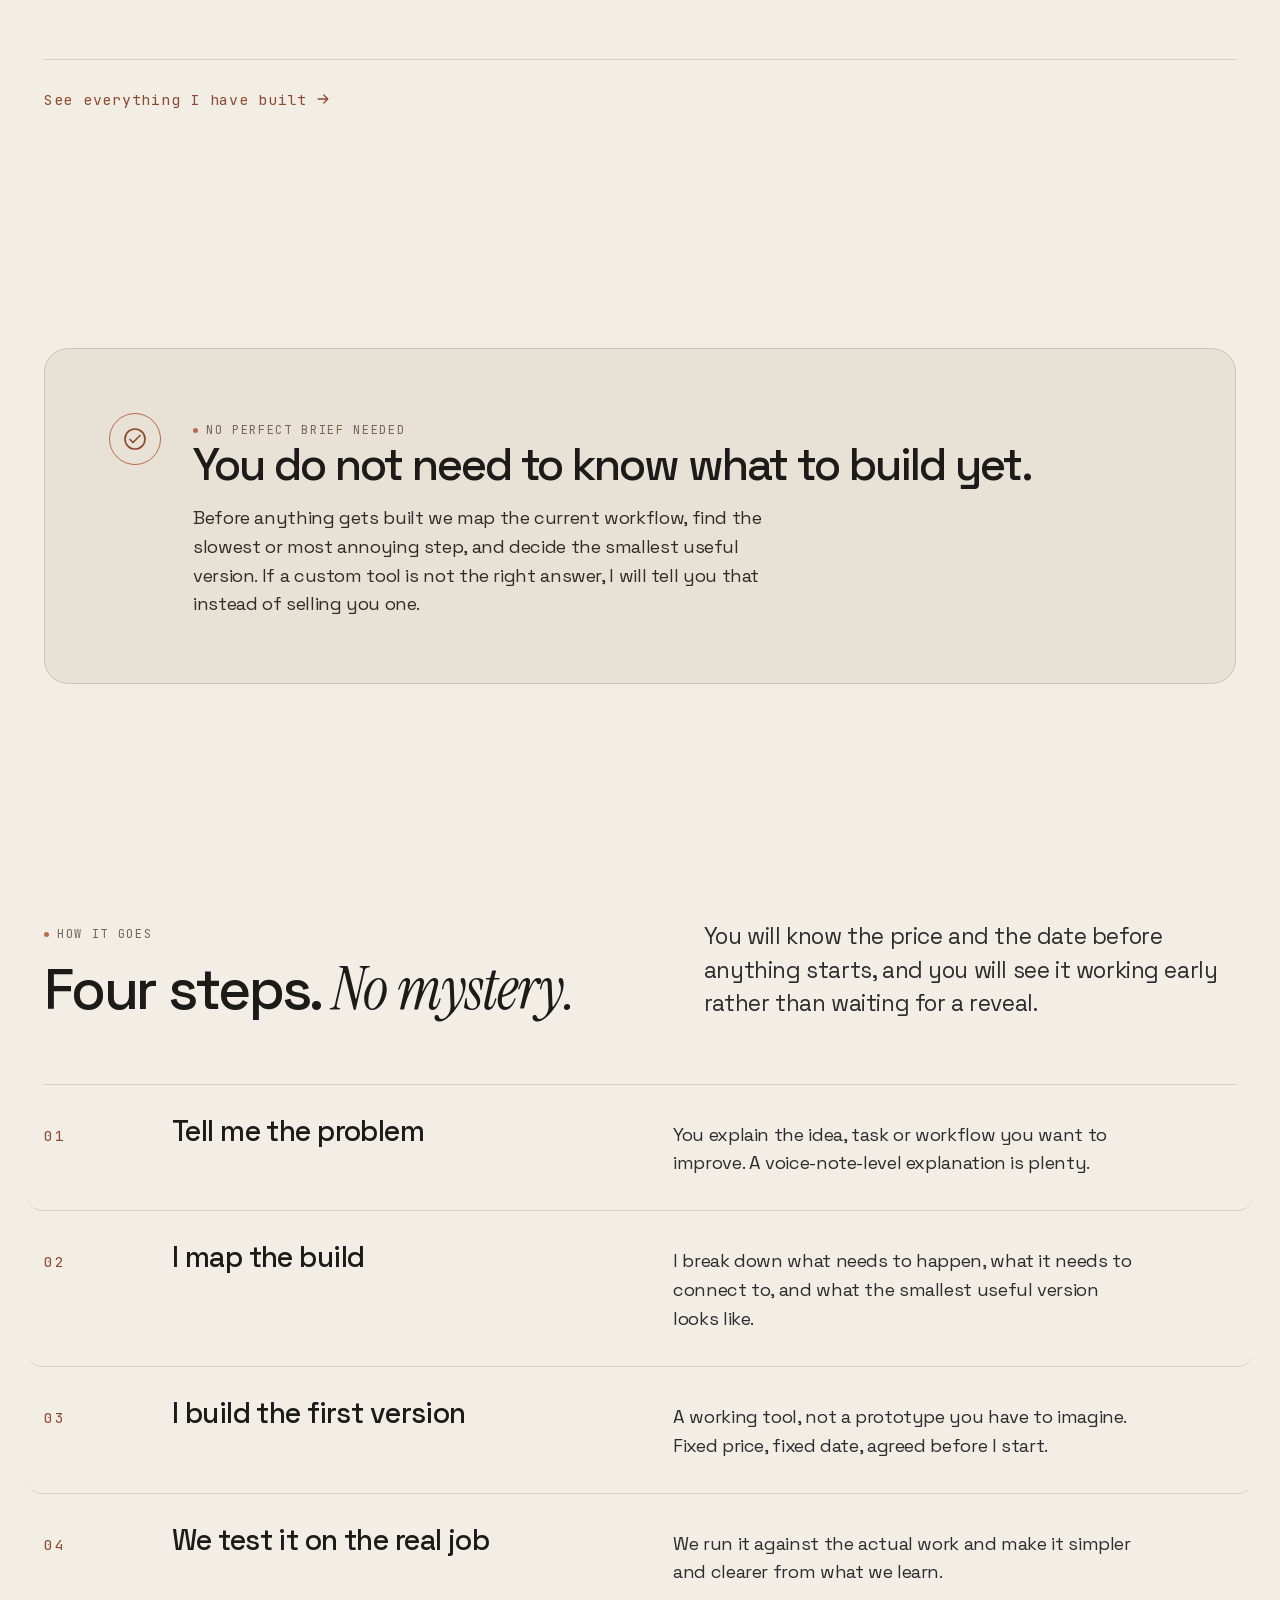
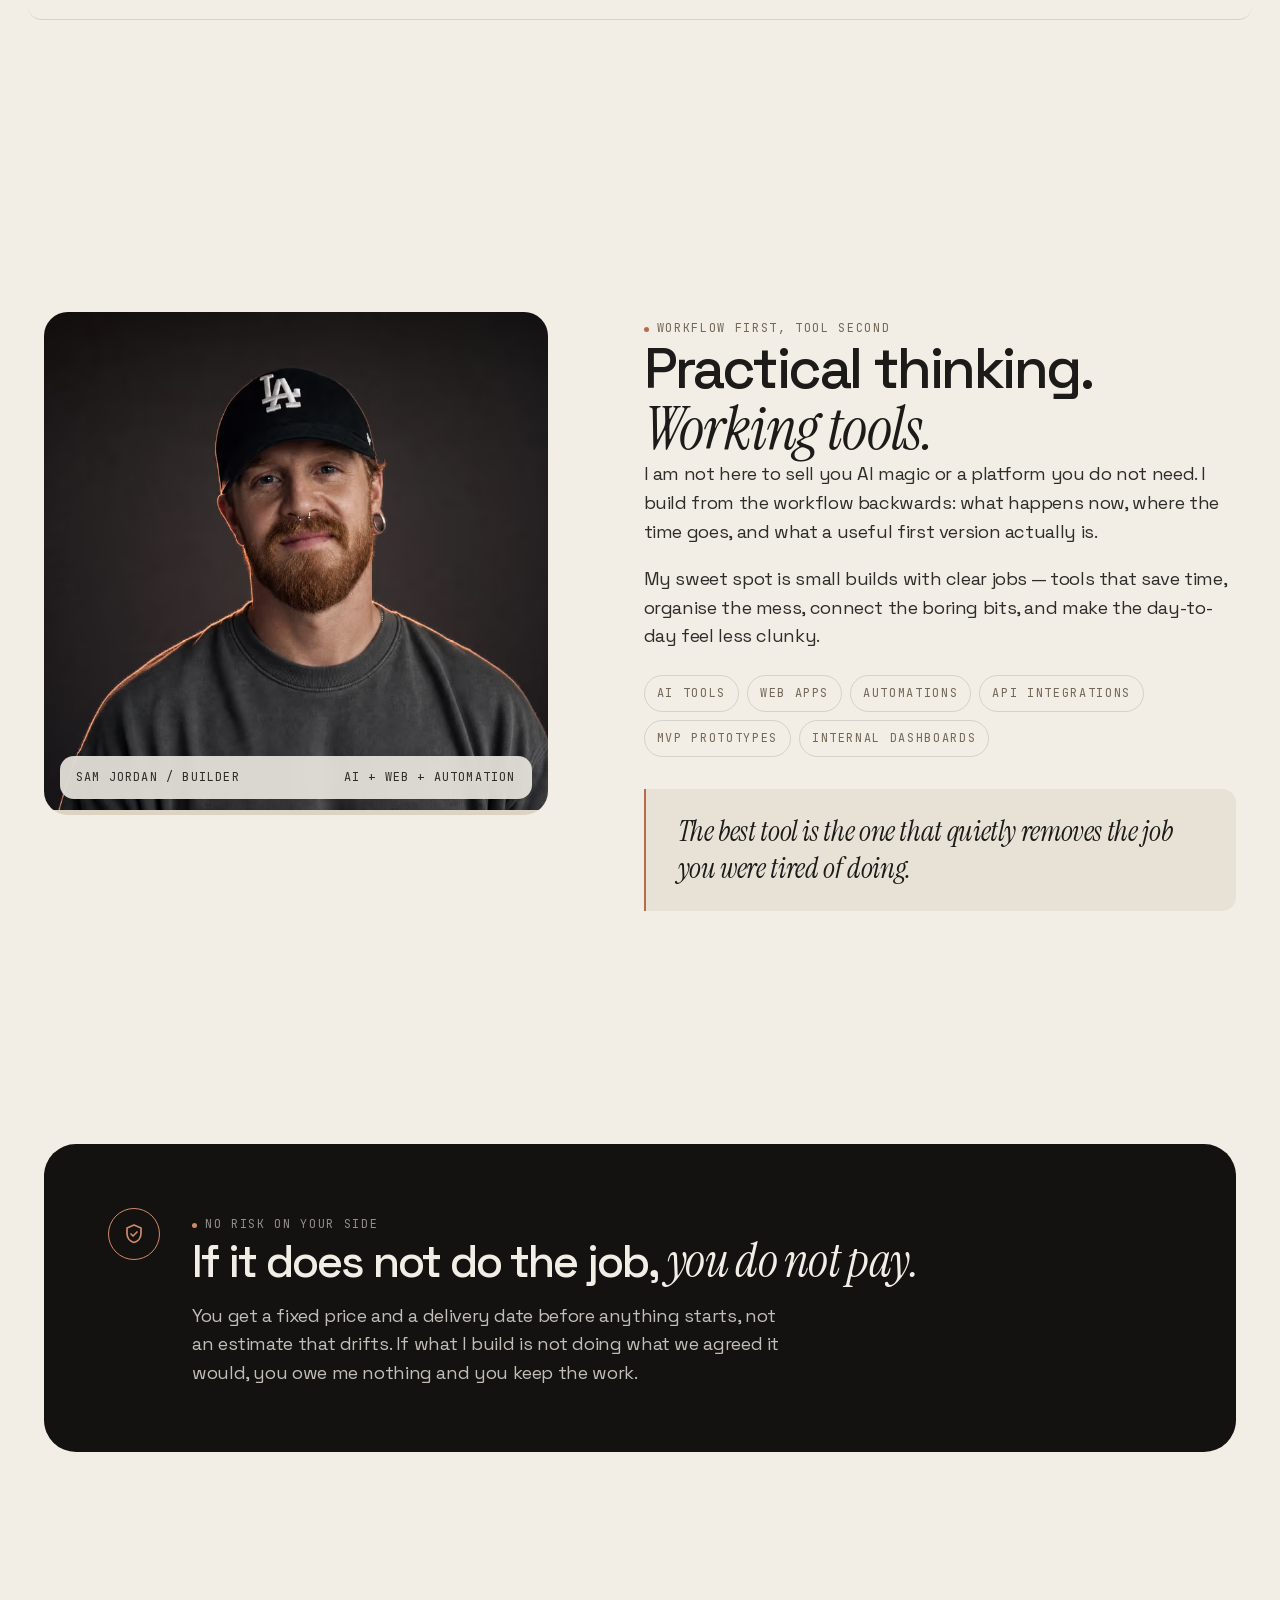
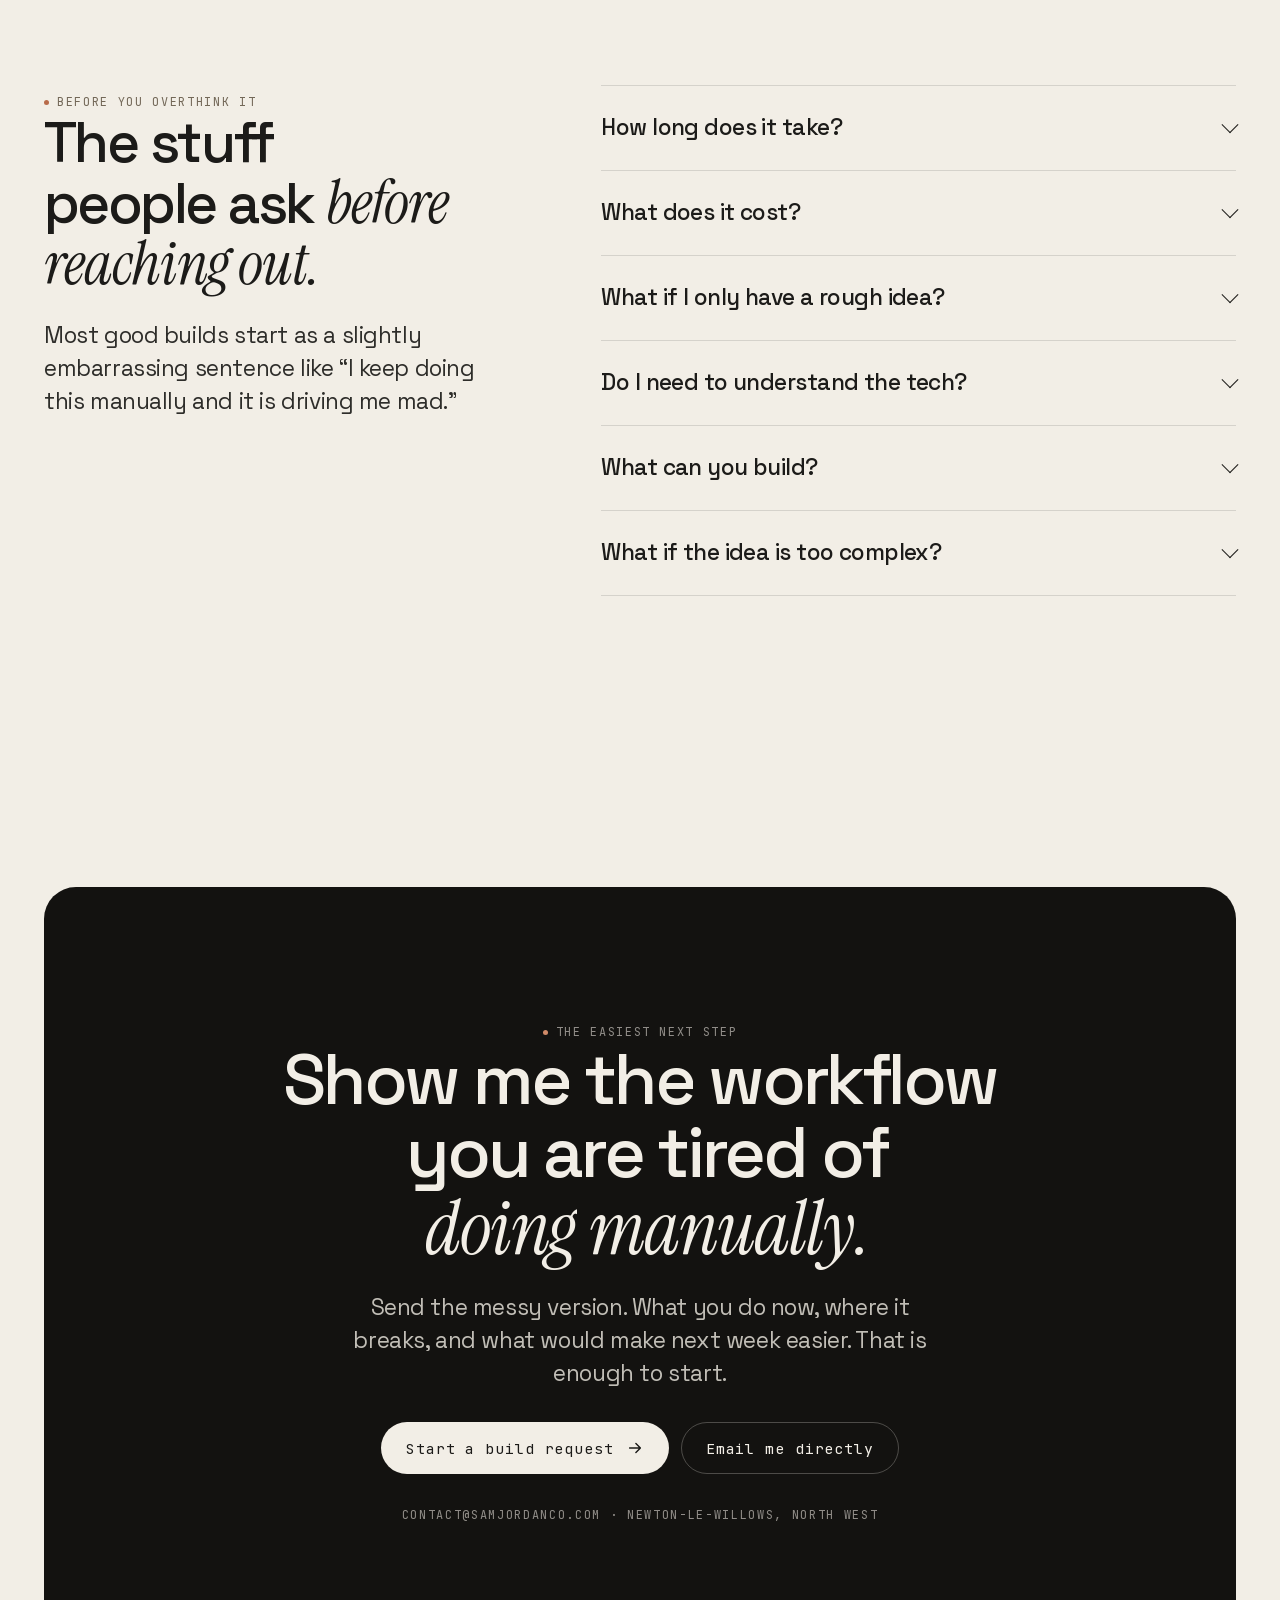
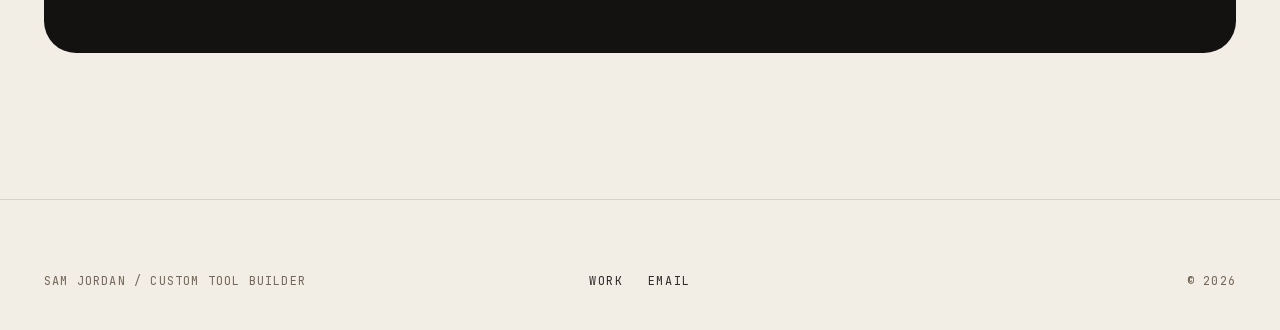
==== commit bdfd6292: "Rebuild portfolio as a work-first site Replaces the single-file landing page with a Vite-built stati" ====
--- a/index.html
+++ b/index.html
@@ -1,905 +1,49 @@
-<!DOCTYPE html>
-<html lang="en">
+<!doctype html>
+<html lang="en-GB">
 <head>
-<meta charset="UTF-8">
-<meta name="viewport" content="width=device-width, initial-scale=1.0">
-<meta name="description" content="Sam Jordan builds small custom AI tools, automations, dashboards, and web apps that replace repetitive admin and messy workflows.">
-<title>Sam Jordan - Custom Tools for Messy Workflows</title>
-<link rel="icon" href="data:image/svg+xml,%3Csvg xmlns='http://www.w3.org/2000/svg' viewBox='0 0 64 64'%3E%3Crect width='64' height='64' rx='16' fill='%238e4a2e'/%3E%3Ctext x='31' y='43' fill='%23f2eee6' font-family='Georgia,serif' font-size='34' font-weight='700' text-anchor='middle'%3ESJ%3C/text%3E%3Ccircle cx='53' cy='13' r='4' fill='%23c7a98b'/%3E%3C/svg%3E">
-<link rel="preconnect" href="https://fonts.googleapis.com">
-<link rel="preconnect" href="https://fonts.gstatic.com" crossorigin>
-<link href="https://fonts.googleapis.com/css2?family=Instrument+Serif:ital@0;1&amp;family=Space+Grotesk:wght@400;500;600&amp;display=swap" rel="stylesheet">
-<style>
-  :root {
-    --bone: #f2eee6;
-    --stone: #e8e2d6;
-    --taupe: #a89c8a;
-    --grey-blue: #6e7882;
-    --charcoal: #2e2d2a;
-    --black: #1c1b19;
-    --rust: #b86b4a;
-    --rust-deep: #8e4a2e;
-    --sand: #c7a98b;
-    --white: #fbfaf7;
-    --border: rgba(28, 27, 25, 0.13);
-    --border-light: rgba(255, 255, 255, 0.2);
-    --display: "Space Grotesk", Arial, sans-serif;
-    --body: "Space Grotesk", Arial, sans-serif;
-    --editorial: "Instrument Serif", Georgia, serif;
-    --s1: 0.5rem;
-    --s2: 0.75rem;
-    --s3: 1rem;
-    --s4: 1.5rem;
-    --s5: 2rem;
-    --s6: 3rem;
-    --s7: 4rem;
-    --s8: 6rem;
-    --s9: 8rem;
-    --radius-sm: 0.75rem;
-    --radius-md: 1.5rem;
-    --radius-lg: 2rem;
-    --shadow-soft: 0 24px 70px rgba(28, 27, 25, 0.11);
-    --max: 82rem;
-  }
-
-  * { box-sizing: border-box; }
-  html { scroll-behavior: smooth; }
-  body {
-    margin: 0;
-    background: var(--bone);
-    color: var(--black);
-    font-family: var(--body);
-    font-size: 1rem;
-    line-height: 1.55;
-    letter-spacing: -0.012em;
-    -webkit-font-smoothing: antialiased;
-    overflow-x: hidden;
-  }
-  img { max-width: 100%; display: block; }
-  a { color: inherit; }
-  button { font: inherit; }
-  :focus-visible { outline: 2px solid var(--rust); outline-offset: 4px; }
-  ::selection { background: var(--rust); color: var(--white); }
-
-  .container { width: min(calc(100% - 2rem), var(--max)); margin-inline: auto; }
-  .section { padding-block: var(--s8); scroll-margin-top: 6rem; }
-  .section-label {
-    display: flex;
-    align-items: center;
-    gap: 0.7rem;
-    margin: 0 0 var(--s3);
-    color: var(--grey-blue);
-    font-size: 0.72rem;
-    font-weight: 600;
-    letter-spacing: 0.13em;
-    text-transform: uppercase;
-  }
-  .section-label::before { content: ""; width: 1.8rem; height: 1px; background: var(--rust); }
-  .section-title {
-    max-width: 50rem;
-    margin: 0;
-    font-family: var(--display);
-    font-size: clamp(2.7rem, 7vw, 5.8rem);
-    font-weight: 500;
-    line-height: 0.95;
-    letter-spacing: -0.065em;
-  }
-  .section-title em, .editorial { color: var(--rust); font-family: var(--editorial); font-weight: 400; }
-  .section-title em { display: block; }
-  .section-lede { max-width: 38rem; margin: var(--s4) 0 0; color: var(--charcoal); font-size: 1.05rem; }
-  .section-head { display: flex; flex-direction: column; gap: var(--s3); margin-bottom: var(--s6); }
-
-  .button {
-    min-height: 3rem;
-    padding: 0.8rem 1.25rem;
-    border: 1px solid transparent;
-    border-radius: 999px;
-    display: inline-flex;
-    align-items: center;
-    justify-content: center;
-    gap: 0.65rem;
-    background: var(--black);
-    color: var(--white);
-    font-size: 0.84rem;
-    font-weight: 600;
-    text-decoration: none;
-    position: relative;
-    overflow: hidden;
-    isolation: isolate;
-    font-size: 0.88rem;
-    transition: transform 180ms ease, background-color 180ms ease, color 180ms ease;
-  }
-  .button::before {
-    content: "";
-    width: 0.35rem;
-    height: 0.35rem;
-    position: absolute;
-    top: 0.45rem;
-    right: 0.65rem;
-    border-radius: 50%;
-    background: currentColor;
-    opacity: 0;
-    transform: scale(0) translate3d(-0.4rem, 0.4rem, 0);
-    transition: opacity 180ms ease, transform 180ms ease;
-  }
-  .button::after {
-    content: "";
-    width: 35%;
-    height: 180%;
-    position: absolute;
-    top: -40%;
-    left: -55%;
-    z-index: -1;
-    background: rgba(255, 255, 255, 0.14);
-    transform: rotate(18deg) translate3d(0, 0, 0);
-    transition: transform 500ms ease;
-  }
-  .button:hover { transform: translateY(-2px); background: var(--rust-deep); }
-  .button:hover::before { opacity: 0.65; transform: scale(1) translate3d(0, 0, 0); }
-  .button:hover::after { transform: rotate(18deg) translate3d(460%, 0, 0); }
-  .button.light { background: var(--white); color: var(--black); }
-  .button.light:hover { background: var(--stone); }
-  .button.ghost { border-color: var(--border); background: rgba(255, 255, 255, 0.35); color: var(--black); }
-  .button svg { width: 1rem; height: 1rem; }
-
-  .skip-link { position: fixed; top: -5rem; left: 1rem; z-index: 100; padding: 0.75rem 1rem; background: var(--black); color: var(--white); }
-  .skip-link:focus { top: 1rem; }
-
-  .nav-wrap {
-    position: fixed;
-    z-index: 50;
-    top: 0.8rem;
-    left: 0;
-    right: 0;
-    pointer-events: none;
-  }
-  .nav {
-    width: min(calc(100% - 1rem), var(--max));
-    max-width: calc(100vw - 1rem);
-    min-height: 4.25rem;
-    margin-inline: auto;
-    padding: 0.5rem 0.55rem 0.5rem 1rem;
-    border: 1px solid rgba(255, 255, 255, 0.48);
-    border-radius: 999px;
-    display: flex;
-    align-items: center;
-    justify-content: space-between;
-    gap: var(--s3);
-    background: rgba(242, 238, 230, 0.72);
-    box-shadow: 0 10px 40px rgba(28, 27, 25, 0.08);
-    backdrop-filter: blur(18px);
-    -webkit-backdrop-filter: blur(18px);
-    pointer-events: auto;
-  }
-  .brand {
-    flex: 0 0 auto;
-    display: inline-flex;
-    align-items: baseline;
-    gap: 0.08em;
-    font-size: 1.14rem;
-    font-weight: 600;
-    letter-spacing: -0.055em;
-    text-decoration: none;
-  }
-  .brand em { color: var(--rust); font-family: var(--editorial); font-weight: 400; }
-  .brand-dot { width: 0.34rem; height: 0.34rem; margin-left: 0.12rem; border-radius: 50%; background: var(--rust); }
-  .nav-links { display: none; align-items: center; gap: 1.6rem; }
-  .nav-links a { color: var(--charcoal); font-size: 0.92rem; font-weight: 500; text-decoration: none; }
-  .nav-links a:hover { color: var(--rust-deep); }
-  .nav-actions { display: inline-flex; align-items: center; gap: 0.45rem; }
-  .nav .button { min-height: 2.85rem; padding-inline: 0.78rem; font-size: 0.8rem; white-space: nowrap; }
-  .nav .button.nav-email {
-    border-color: rgba(28, 27, 25, 0.1);
-    background: rgba(255, 255, 255, 0.42);
-    color: var(--black);
-  }
-  .nav .button.nav-email:hover { background: var(--white); }
-  .nav .button.nav-build { animation: nav-breathe 4.8s ease-in-out infinite; }
-  @keyframes nav-breathe {
-    50% { transform: translate3d(0, -1px, 0) scale(1.018); }
-  }
-
-  .hero {
-    min-height: 100svh;
-    position: relative;
-    overflow: hidden;
-    padding: 7.25rem 0 2rem;
-    background:
-      radial-gradient(circle at 12% 22%, rgba(199, 169, 139, 0.55), transparent 28%),
-      radial-gradient(circle at 88% 18%, rgba(184, 107, 74, 0.3), transparent 24%),
-      radial-gradient(circle at 76% 86%, rgba(110, 120, 130, 0.28), transparent 29%),
-      linear-gradient(135deg, #ded8cd 0%, #f2eee6 48%, #d7d1c8 100%);
-  }
-  .mesh-shape {
-    position: absolute;
-    border-radius: 50%;
-    filter: blur(50px);
-    opacity: 0.58;
-    will-change: transform;
-    pointer-events: none;
-  }
-  .mesh-shape.one { width: 22rem; height: 22rem; top: -6rem; right: -5rem; background: rgba(184, 107, 74, 0.55); animation: drift-one 18s ease-in-out infinite alternate; }
-  .mesh-shape.two { width: 26rem; height: 26rem; bottom: -10rem; left: -9rem; background: rgba(168, 156, 138, 0.72); animation: drift-two 21s ease-in-out infinite alternate; }
-  .mesh-shape.three { width: 17rem; height: 17rem; bottom: 12%; right: 14%; background: rgba(110, 120, 130, 0.4); animation: drift-three 24s ease-in-out infinite alternate; }
-  @keyframes drift-one { to { transform: translate3d(-5rem, 4rem, 0) scale(1.08); } }
-  @keyframes drift-two { to { transform: translate3d(7rem, -3rem, 0) scale(0.96); } }
-  @keyframes drift-three { to { transform: translate3d(-4rem, -3rem, 0) scale(1.12); } }
-
-  .hero-shell {
-    min-height: calc(100svh - 9.25rem);
-    position: relative;
-    z-index: 2;
-    padding: var(--s4);
-    border: 1px solid rgba(255, 255, 255, 0.55);
-    border-radius: var(--radius-lg);
-    display: flex;
-    flex-direction: column;
-    justify-content: space-between;
-    background: rgba(251, 250, 247, 0.65);
-    box-shadow: var(--shadow-soft);
-    backdrop-filter: blur(24px);
-    -webkit-backdrop-filter: blur(24px);
-  }
-  .hero-topline { display: flex; flex-direction: column; align-items: flex-start; gap: var(--s2); color: var(--grey-blue); font-size: 0.68rem; font-weight: 600; letter-spacing: 0.13em; text-transform: uppercase; }
-  .availability { display: inline-flex; align-items: center; gap: 0.5rem; }
-  .availability::before { content: ""; width: 0.48rem; height: 0.48rem; border-radius: 50%; background: var(--rust); box-shadow: 0 0 0 5px rgba(184, 107, 74, 0.13); }
-  .hero-main {
-    min-width: 0;
-    position: relative;
-    padding: var(--s6) 0 calc(100% + var(--s5));
-  }
-  .hero-kicker { margin: 0 0 var(--s4); color: var(--charcoal); font-size: 0.82rem; font-weight: 600; letter-spacing: 0.12em; text-transform: uppercase; }
-  .hero h1 {
-    max-width: min(100%, 19rem);
-    margin: 0;
-    font-size: clamp(2.55rem, 8.2vw, 6.45rem);
-    font-weight: 500;
-    line-height: 0.9;
-    letter-spacing: -0.075em;
-  }
-  .portrait-inline {
-    width: 100%;
-    height: auto;
-    aspect-ratio: 1;
-    position: absolute;
-    left: 0;
-    bottom: 0;
-    z-index: 2;
-    border: 3px solid rgba(255, 255, 255, 0.76);
-    border-radius: var(--radius-md);
-    display: block;
-    object-fit: cover;
-    object-position: 50% 38%;
-    box-shadow: 0 20px 48px rgba(28, 27, 25, 0.18);
-    transform: translate3d(0, var(--portrait-shift, 0px), 0) rotate(1.5deg);
-    transition: transform 220ms ease-out;
-  }
-  .hero h1 em {
-    display: block;
-    color: var(--rust);
-    font-family: var(--editorial);
-    font-weight: 400;
-    letter-spacing: -0.045em;
-    word-spacing: 0.08em;
-  }
-  .hero-copy { max-width: min(100%, 19rem); margin: var(--s5) 0 0; color: var(--charcoal); font-size: clamp(1rem, 2vw, 1.25rem); }
-  .hero-actions { display: flex; flex-direction: column; align-items: flex-start; gap: 0.7rem; margin-top: var(--s5); }
-  .hero-actions .button { min-height: 3.15rem; width: min(100%, 17rem); padding-inline: 1.35rem; font-size: 0.94rem; }
-  .hero-footer { display: grid; gap: 0.75rem; }
-  .micro-card {
-    min-height: 6rem;
-    padding: 1rem;
-    border: 1px solid rgba(255, 255, 255, 0.5);
-    border-radius: var(--radius-sm);
-    display: flex;
-    flex-direction: column;
-    justify-content: space-between;
-    background: rgba(255, 255, 255, 0.42);
-    animation: card-float 7s ease-in-out infinite;
-  }
-  .micro-card:nth-child(2) { animation-delay: -2.2s; }
-  .micro-card:nth-child(3) { animation-delay: -4.4s; }
-  .micro-card:hover { animation-play-state: paused; transform: translateY(-4px); }
-  @keyframes card-float {
-    50% { transform: translate3d(0, -4px, 0); }
-  }
-  .micro-label { color: var(--grey-blue); font-size: 0.64rem; font-weight: 600; letter-spacing: 0.12em; text-transform: uppercase; }
-  .micro-card strong { max-width: 16rem; font-size: 0.95rem; font-weight: 500; line-height: 1.25; letter-spacing: -0.03em; }
-
-  .projects { background: var(--white); }
-  .project-grid { display: grid; grid-template-columns: minmax(0, 1fr); gap: var(--s3); }
-  .project-card {
-    min-width: 0;
-    height: 100%;
-    min-height: 36rem;
-    position: relative;
-    overflow: hidden;
-    border: 1px solid var(--border);
-    border-radius: var(--radius-md);
-    display: flex;
-    flex-direction: column;
-    background: var(--bone);
-    transition: transform 220ms ease, box-shadow 220ms ease;
-  }
-  .project-card:hover,
-  .js .project-card.reveal.is-visible:hover {
-    transform: translateY(-8px);
-    box-shadow: 0 24px 60px rgba(28, 27, 25, 0.13);
-  }
-  .project-visual {
-    aspect-ratio: 4 / 3;
-    position: relative;
-    overflow: hidden;
-    margin: 0.6rem;
-    border-radius: calc(var(--radius-md) - 0.35rem);
-    display: grid;
-    place-items: center;
-  }
-  .project-visual::after { content: ""; position: absolute; inset: 0; background: linear-gradient(180deg, transparent 50%, rgba(28, 27, 25, 0.09)); pointer-events: none; }
-  .visual-fitness { background: radial-gradient(circle at 78% 18%, rgba(184,107,74,.25), transparent 30%), linear-gradient(145deg, #262522, #44413c); }
-  .visual-sweepstake { background: radial-gradient(circle at 75% 24%, rgba(128,78,255,.22), transparent 32%), linear-gradient(145deg, #13151d, #090b11); }
-  .visual-content { background: radial-gradient(circle at 50% 40%, rgba(184,107,74,.24), transparent 42%), linear-gradient(145deg, #e7d7c8, #b86b4a); }
-  .phone-shot {
-    width: 45%;
-    height: 112%;
-    position: relative;
-    z-index: 2;
-    overflow: hidden;
-    border: 3px solid rgba(255,255,255,.7);
-    border-radius: 1.25rem;
-    background: var(--bone);
-    box-shadow: 0 24px 50px rgba(28,27,25,.25);
-  }
-  .phone-shot img { width: 100%; height: 100%; object-fit: cover; object-position: top; }
-  .phone-shot.home { margin-right: -8%; transform: rotate(-5deg) translateY(11%); }
-  .phone-shot.week { transform: rotate(5deg) translateY(4%); }
-  .site-frame {
-    width: 88%;
-    height: 82%;
-    position: relative;
-    z-index: 2;
-    overflow: hidden;
-    border: 1px solid rgba(255,255,255,.18);
-    border-radius: .85rem;
-    background: #0c0e15;
-    box-shadow: 0 24px 55px rgba(0,0,0,.38);
-    transform: rotate(-2deg);
-  }
-  .site-chrome {
-    height: 1.25rem;
-    padding: 0 .55rem;
-    border-bottom: 1px solid rgba(255,255,255,.08);
-    display: flex;
-    align-items: center;
-    gap: .25rem;
-    background: #151822;
-  }
-  .site-chrome span { width: .28rem; height: .28rem; border-radius: 50%; background: var(--grey-blue); }
-  .site-frame img { width: 100%; height: calc(100% - 1.25rem); object-fit: cover; object-position: top; }
-  .script-transform {
-    width: 88%;
-    position: relative;
-    z-index: 2;
-    display: grid;
-    grid-template-columns: 1fr auto 1fr;
-    align-items: center;
-    gap: .65rem;
-  }
-  .note-stack, .clean-script {
-    min-height: 11rem;
-    position: relative;
-    padding: 1rem;
-    border: 1px solid rgba(255,255,255,.55);
-    border-radius: 1rem;
-    background: rgba(251,250,247,.85);
-    box-shadow: 0 24px 55px rgba(28,27,25,.18);
-  }
-  .note-stack { transform: rotate(-5deg); }
-  .note-stack::before, .note-stack::after {
-    content: "";
-    position: absolute;
-    inset: .25rem;
-    z-index: -1;
-    border-radius: 1rem;
-    background: rgba(242,238,230,.7);
-    transform: rotate(6deg);
-  }
-  .note-stack::after { transform: rotate(-4deg); }
-  .clean-script { transform: rotate(3deg); }
-  .transform-mark {
-    width: 2.6rem;
-    height: 2.6rem;
-    border: 1px solid rgba(255,255,255,.62);
-    border-radius: 50%;
-    display: grid;
-    place-items: center;
-    background: var(--rust-deep);
-    color: var(--white);
-    box-shadow: 0 10px 28px rgba(142,74,46,.3);
-  }
-  .transform-mark svg { width: 1.2rem; height: 1.2rem; }
-  .note-label { margin-bottom: .8rem; color: var(--rust-deep); font-size: .55rem; font-weight: 600; letter-spacing: .12em; text-transform: uppercase; }
-  .script-line { height: 0.38rem; margin: 0.55rem 0; border-radius: 99px; background: var(--taupe); opacity: 0.55; }
-  .script-line.short { width: 55%; }
-  .scribble { height: .55rem; margin: .65rem 0; border-radius: 50%; border-top: 2px solid var(--taupe); transform: rotate(-4deg); opacity: .65; }
-  .script-hook { margin-bottom: .75rem; color: var(--rust-deep); font-family: var(--editorial); font-size: 1.25rem; line-height: 0.95; }
-  .project-copy { flex: 1; min-height: 17rem; padding: var(--s4); display: flex; flex-direction: column; justify-content: space-between; gap: var(--s4); }
-  .project-meta { display: flex; flex-wrap: wrap; justify-content: space-between; gap: var(--s3); color: var(--grey-blue); font-size: 0.68rem; font-weight: 600; letter-spacing: 0.1em; text-transform: uppercase; }
-  .project-card h3 { margin: 0 0 0.55rem; font-size: 1.65rem; font-weight: 500; line-height: 1; letter-spacing: -0.055em; }
-  .project-card p { margin: 0; color: var(--charcoal); font-size: 0.92rem; }
-  .project-card p + p { margin-top: .65rem; }
-  .project-link { display: inline-flex; align-items: center; gap: 0.5rem; color: var(--rust-deep); font-size: 0.78rem; font-weight: 600; text-decoration: none; }
-  .project-link svg { width: 0.9rem; transition: transform 180ms ease; }
-  .project-link:hover svg { transform: translateX(3px); }
-
-  .about { overflow: hidden; background: var(--black); color: var(--bone); }
-  .about .section-label { color: var(--taupe); }
-  .about-grid { display: grid; gap: var(--s5); align-items: center; }
-  .about-portrait {
-    min-height: 28rem;
-    position: relative;
-    overflow: hidden;
-    border-radius: var(--radius-md);
-    background: radial-gradient(circle at 50% 25%, rgba(184,107,74,.35), transparent 40%), var(--charcoal);
-  }
-  .about-image { width: 100%; height: 100%; position: absolute; inset: 0; display: block; object-fit: cover; object-position: center; }
-  .about-portrait::after { content: ""; position: absolute; inset: 0; background: linear-gradient(180deg, transparent 55%, rgba(28,27,25,.58)); }
-  .portrait-note { position: absolute; z-index: 2; left: 1.25rem; right: 1.25rem; bottom: 1.25rem; display: flex; justify-content: space-between; gap: var(--s3); color: var(--stone); font-size: 0.65rem; font-weight: 600; letter-spacing: 0.12em; text-transform: uppercase; }
-  .about-copy h2 { margin: 0; font-size: clamp(2.8rem, 7vw, 6.4rem); font-weight: 500; line-height: 0.92; letter-spacing: -0.07em; }
-  .about-copy h2 em { color: var(--sand); font-family: var(--editorial); font-weight: 400; }
-  .about-copy > p { max-width: 38rem; margin: var(--s4) 0 0; color: var(--stone); font-size: 1.05rem; }
-  .skill-list { display: flex; flex-wrap: wrap; gap: 0.55rem; margin-top: var(--s5); }
-  .skill { padding: 0.5rem 0.72rem; border: 1px solid var(--border-light); border-radius: 999px; color: var(--stone); font-size: 0.72rem; }
-  .quote { margin: var(--s5) 0 0; padding-left: var(--s4); border-left: 2px solid var(--rust); color: var(--bone); font-family: var(--editorial); font-size: clamp(1.7rem, 4vw, 2.6rem); line-height: 1.05; }
-
-  .contact { position: relative; overflow: hidden; background: var(--stone); }
-  .contact-card {
-    position: relative;
-    overflow: hidden;
-    padding: var(--s6) var(--s4);
-    border-radius: var(--radius-lg);
-    background: var(--rust-deep);
-    color: var(--white);
-  }
-  .contact-card::before { content: ""; position: absolute; width: 26rem; height: 26rem; top: -15rem; right: -10rem; border: 1px solid rgba(255,255,255,.2); border-radius: 50%; box-shadow: 0 0 0 4rem rgba(255,255,255,.025), 0 0 0 8rem rgba(255,255,255,.02); }
-  .contact-card > * { position: relative; z-index: 2; }
-  .contact-card .section-label { color: var(--stone); }
-  .contact-card .section-label::before { background: var(--sand); }
-  .contact-card h2 { max-width: 56rem; margin: 0; font-size: clamp(3rem, 9vw, 7.8rem); font-weight: 500; line-height: 0.87; letter-spacing: -0.08em; }
-  .contact-card h2 em { color: var(--sand); font-family: var(--editorial); font-weight: 400; }
-  .contact-bottom { display: flex; flex-direction: column; align-items: flex-start; gap: var(--s4); margin-top: var(--s5); }
-  .contact-bottom p { max-width: 34rem; margin: 0; color: var(--stone); }
-
-  .footer { padding: var(--s4) 0 10rem; background: var(--stone); }
-  .footer-inner { padding-top: var(--s4); border-top: 1px solid var(--border); display: flex; flex-direction: column; gap: var(--s3); color: var(--grey-blue); font-size: 0.72rem; }
-
-  .reassurance { background: var(--bone); }
-  .reassurance-card {
-    padding: var(--s6) var(--s5);
-    border: 1px solid var(--border);
-    border-radius: var(--radius-lg);
-    display: grid;
-    gap: var(--s6);
-    background: var(--white);
-    box-shadow: 0 18px 55px rgba(28, 27, 25, 0.07);
-    transition: transform 220ms ease, box-shadow 220ms ease;
-  }
-  .reassurance-card:hover { transform: translateY(-4px); box-shadow: 0 24px 64px rgba(28, 27, 25, 0.1); }
-  .reassurance-mark {
-    width: 3.5rem;
-    height: 3.5rem;
-    border-radius: 50%;
-    display: grid;
-    place-items: center;
-    background: var(--rust);
-    color: var(--white);
-  }
-  .reassurance-mark svg { width: 1.35rem; height: 1.35rem; }
-  .reassurance-copy { display: grid; gap: var(--s4); }
-  .reassurance-copy .section-label { margin: 0; color: var(--grey-blue); }
-  .reassurance h2 { max-width: 54rem; margin: 0; font-size: clamp(2.1rem, 5vw, 4.6rem); font-weight: 500; line-height: 1; letter-spacing: -0.06em; }
-  .reassurance p { max-width: 42rem; margin: 0; color: var(--charcoal); }
-
-  .faq { background: var(--white); }
-  .faq-grid { display: grid; gap: var(--s5); }
-  .faq-list { border-top: 1px solid var(--border); }
-  .faq details { border-bottom: 1px solid var(--border); }
-  .faq summary {
-    padding: 1.35rem 2.5rem 1.35rem 0;
-    position: relative;
-    cursor: pointer;
-    list-style: none;
-    font-size: clamp(1.05rem, 2vw, 1.3rem);
-    font-weight: 500;
-    letter-spacing: -0.035em;
-  }
-  .faq summary::-webkit-details-marker { display: none; }
-  .faq summary::after {
-    content: "+";
-    position: absolute;
-    top: 1.2rem;
-    right: 0;
-    color: var(--rust);
-    font-size: 1.5rem;
-    font-weight: 400;
-    transition: transform 180ms ease;
-  }
-  .faq details[open] summary::after { transform: rotate(45deg); }
-  .faq details p { max-width: 44rem; margin: -0.25rem 0 1.4rem; color: var(--charcoal); }
-
-  .scroll-progress {
-    width: 100%;
-    height: 2px;
-    position: fixed;
-    top: 0;
-    left: 0;
-    z-index: 90;
-    pointer-events: none;
-    background: var(--rust);
-    transform: scaleX(0);
-    transform-origin: left center;
-  }
-
-  .sticky-conversation {
-    position: fixed;
-    z-index: 45;
-    left: 0.5rem;
-    right: 0.5rem;
-    bottom: 0.5rem;
-    padding: 0.75rem;
-    border: 1px solid rgba(255, 255, 255, 0.22);
-    border-radius: 1.15rem;
-    display: flex;
-    flex-direction: column;
-    gap: 0.7rem;
-    background: rgba(28, 27, 25, 0.94);
-    color: var(--white);
-    box-shadow: 0 16px 50px rgba(28, 27, 25, 0.2);
-  }
-  .sticky-conversation p { margin: 0; font-size: 0.8rem; line-height: 1.3; }
-  .sticky-conversation small { display: block; margin-top: 0.2rem; color: var(--sand); font-size: 0.65rem; letter-spacing: 0.03em; }
-  .sticky-actions { display: flex; flex-direction: column; gap: 0.55rem; }
-  .sticky-conversation .button { width: 100%; flex: 0 0 auto; justify-content: center; background: var(--white); color: var(--black); }
-  .sticky-conversation .button.secondary {
-    border-color: rgba(255, 255, 255, 0.22);
-    background: rgba(255, 255, 255, 0.08);
-    color: var(--white);
-  }
-  .sticky-conversation .button.secondary:hover { background: rgba(255, 255, 255, 0.14); }
-
-  body.form-open { overflow: hidden; }
-  .build-modal {
-    position: fixed;
-    inset: 0;
-    z-index: 100;
-    padding: 0.5rem;
-    display: none;
-    place-items: center;
-    background: rgba(28, 27, 25, 0.72);
-  }
-  .build-modal[aria-hidden="false"] { display: grid; }
-  .build-modal-shell {
-    width: min(100%, 68rem);
-    max-width: calc(100vw - 1rem);
-    min-width: 0;
-    height: min(100%, 48rem);
-    position: relative;
-    overflow: hidden;
-    border: 1px solid rgba(255, 255, 255, 0.46);
-    border-radius: var(--radius-lg);
-    display: grid;
-    grid-template-rows: auto 1fr;
-    background:
-      radial-gradient(circle at 95% 5%, rgba(184, 107, 74, 0.22), transparent 27%),
-      radial-gradient(circle at 5% 95%, rgba(110, 120, 130, 0.18), transparent 30%),
-      var(--bone);
-    box-shadow: 0 32px 100px rgba(0, 0, 0, 0.3);
-    opacity: 0;
-    transform: translate3d(0, 1rem, 0) scale(0.985);
-    transition: opacity 240ms ease, transform 240ms ease;
-  }
-  .build-modal.is-visible .build-modal-shell { opacity: 1; transform: translate3d(0, 0, 0) scale(1); }
-  .form-topbar {
-    padding: 0.85rem 0.85rem 0.7rem 1.15rem;
-    border-bottom: 1px solid var(--border);
-    display: grid;
-    grid-template-columns: 1fr auto;
-    align-items: center;
-    gap: var(--s3);
-    background: rgba(251, 250, 247, 0.72);
-  }
-  .form-progress-copy { display: flex; justify-content: space-between; gap: var(--s3); color: var(--grey-blue); font-size: 0.65rem; font-weight: 600; letter-spacing: 0.11em; text-transform: uppercase; }
-  .form-progress-track { height: 3px; margin-top: 0.55rem; overflow: hidden; border-radius: 99px; background: var(--stone); }
-  .form-progress-bar { width: 100%; height: 100%; border-radius: inherit; background: var(--rust); transform: scaleX(0.125); transform-origin: left center; transition: transform 320ms ease; }
-  .form-close {
-    min-width: 5.5rem;
-    min-height: 2.7rem;
-    border: 1px solid var(--border);
-    border-radius: 999px;
-    display: inline-flex;
-    align-items: center;
-    justify-content: center;
-    gap: 0.45rem;
-    background: var(--white);
-    color: var(--black);
-    cursor: pointer;
-    font-size: 0.76rem;
-    font-weight: 600;
-    transition: transform 180ms ease, background-color 180ms ease;
-  }
-  .form-close:hover { transform: translateY(-2px); background: var(--stone); }
-  .form-close span { font-size: 1.1rem; line-height: 1; }
-  .build-form { min-width: 0; min-height: 0; display: grid; }
-  .form-step {
-    min-width: 0;
-    min-height: 0;
-    padding: var(--s5) var(--s4);
-    overflow-y: auto;
-    display: none;
-    align-content: center;
-  }
-  .form-step.is-active { display: grid; animation: step-enter 320ms ease both; }
-  .form-step.is-leaving { display: grid; animation: step-leave 220ms ease both; pointer-events: none; }
-  @keyframes step-enter {
-    from { opacity: 0; transform: translate3d(1rem, 0, 0); }
-    to { opacity: 1; transform: translate3d(0, 0, 0); }
-  }
-  @keyframes step-leave {
-    from { opacity: 1; transform: translate3d(0, 0, 0); }
-    to { opacity: 0; transform: translate3d(-0.75rem, 0, 0); }
-  }
-  .step-inner { width: min(100%, 48rem); min-width: 0; margin: auto; }
-  .step-kicker { margin: 0 0 0.7rem; color: var(--rust-deep); font-size: 0.68rem; font-weight: 600; letter-spacing: 0.13em; text-transform: uppercase; }
-  .form-step h2 { max-width: 44rem; margin: 0; overflow-wrap: anywhere; font-size: clamp(2rem, 6vw, 4.2rem); font-weight: 500; line-height: 0.96; letter-spacing: -0.065em; }
-  .form-step h2 em { color: var(--rust); font-family: var(--editorial); font-weight: 400; }
-  .step-help { max-width: 38rem; margin: 0.85rem 0 0; color: var(--charcoal); font-size: 0.88rem; }
-  .choice-grid { margin-top: var(--s5); display: grid; gap: 0.65rem; }
-  .choice {
-    min-height: 3.7rem;
-    position: relative;
-    cursor: pointer;
-  }
-  .choice input { position: absolute; opacity: 0; pointer-events: none; }
-  .choice span {
-    height: 100%;
-    padding: 0.9rem 1rem;
-    border: 1px solid var(--border);
-    border-radius: var(--radius-sm);
-    display: flex;
-    align-items: center;
-    gap: 0.75rem;
-    background: rgba(251, 250, 247, 0.72);
-    font-size: 0.86rem;
-    font-weight: 500;
-    transition: transform 180ms ease, border-color 180ms ease, background-color 180ms ease, color 180ms ease;
-  }
-  .choice span::before {
-    content: "";
-    width: 0.75rem;
-    height: 0.75rem;
-    flex: 0 0 auto;
-    border: 1px solid var(--taupe);
-    border-radius: 50%;
-    background: var(--white);
-    box-shadow: inset 0 0 0 3px var(--white);
-  }
-  .choice:hover span { transform: translateY(-2px); border-color: rgba(184, 107, 74, 0.5); }
-  .choice input:focus-visible + span { outline: 2px solid var(--rust); outline-offset: 3px; }
-  .choice input:checked + span { border-color: var(--rust); background: var(--rust-deep); color: var(--white); transform: translateY(-2px); }
-  .choice input:checked + span::before { border-color: var(--white); background: var(--rust); }
-  .step-actions { margin-top: var(--s5); display: flex; flex-wrap: wrap; align-items: center; justify-content: space-between; gap: 0.7rem; }
-  .step-actions .button { min-width: 8rem; cursor: pointer; }
-  .step-actions .button:disabled { opacity: 0.35; cursor: not-allowed; transform: none; }
-  .back-button { border: 0; background: transparent; color: var(--grey-blue); cursor: pointer; font-size: 0.78rem; font-weight: 600; }
-  .choice-hint { color: var(--grey-blue); font-size: 0.72rem; }
-  .form-message { min-height: 1.25rem; margin: 0.7rem 0 0; color: var(--rust-deep); font-size: 0.74rem; font-weight: 500; }
-  .form-complete { text-align: center; }
-  .complete-mark {
-    width: 5rem;
-    height: 5rem;
-    margin: 0 auto var(--s4);
-    border-radius: 50%;
-    display: grid;
-    place-items: center;
-    background: var(--rust-deep);
-    color: var(--white);
-    animation: complete-pop 600ms ease both;
-  }
-  .complete-mark svg { width: 2rem; height: 2rem; }
-  @keyframes complete-pop {
-    0% { opacity: 0; transform: scale(0.5) rotate(-12deg); }
-    65% { transform: scale(1.08) rotate(3deg); }
-    100% { opacity: 1; transform: scale(1) rotate(0); }
-  }
-  .form-complete p { max-width: 34rem; margin: 1rem auto 0; color: var(--charcoal); }
-
-  .js .reveal { opacity: 0; transform: translateY(18px); }
-  .js .reveal.is-visible { opacity: 1; transform: translateY(0); transition: opacity 600ms ease, transform 600ms ease; }
-  .js .project-card.reveal.is-visible { transition: opacity 600ms ease, transform 220ms ease, box-shadow 220ms ease; }
-
-  @media (min-width: 42rem) {
-    .container { width: min(calc(100% - 3rem), var(--max)); }
-    .nav { width: min(calc(100% - 2rem), var(--max)); padding-left: 1.3rem; }
-    .brand { font-size: 1.24rem; }
-    .nav .button { padding-inline: 1.02rem; font-size: 0.88rem; }
-    .hero { padding: 7.5rem 0 2rem; }
-    .hero-shell { padding: var(--s5); }
-    .hero-topline { flex-direction: row; align-items: center; justify-content: space-between; }
-    .hero h1 { max-width: 43rem; }
-    .hero-copy { max-width: 37rem; }
-    .hero-actions { flex-direction: row; flex-wrap: wrap; }
-    .hero-actions .button { width: auto; }
-    .hero-footer { grid-template-columns: repeat(3, 1fr); }
-    .project-grid { grid-template-columns: repeat(2, minmax(0, 1fr)); }
-    .section-title em { display: inline; }
-    .about-grid { grid-template-columns: 0.85fr 1.15fr; gap: var(--s7); }
-    .contact-card { padding: var(--s7); }
-    .contact-bottom { flex-direction: row; align-items: center; justify-content: space-between; }
-    .footer-inner { flex-direction: row; justify-content: space-between; }
-    .footer { padding-bottom: 7rem; }
-    .reassurance-card { grid-template-columns: auto 1fr; align-items: start; padding: var(--s6); }
-    .faq-grid { grid-template-columns: 0.75fr 1.25fr; gap: var(--s7); }
-    .sticky-conversation { left: 50%; right: auto; width: min(calc(100% - 2rem), 64rem); flex-direction: row; align-items: center; justify-content: space-between; transform: translateX(-50%); }
-    .sticky-conversation p { font-size: 0.88rem; }
-    .sticky-actions { flex-direction: row; align-items: center; }
-    .sticky-conversation .button { width: auto; }
-    .build-modal { padding: 1rem; }
-    .form-step { padding: var(--s6); }
-    .choice-grid { grid-template-columns: repeat(2, minmax(0, 1fr)); }
-  }
-
-  @media (max-width: 41.99rem) {
-    .form-topbar { grid-template-columns: minmax(0, 1fr) auto; padding-left: 0.85rem; }
-    .form-progress-copy { font-size: 0.58rem; }
-    .form-close { min-width: 2.7rem; width: 2.7rem; padding: 0; font-size: 0; }
-    .form-close span { font-size: 1.2rem; }
-    .form-step { padding: var(--s5) var(--s4); }
-    .step-actions .button { min-width: 8rem; }
-  }
-
-  @media (min-width: 58rem) {
-    .nav-links { display: flex; }
-    .nav .button { padding-inline: 1.12rem; font-size: 0.92rem; }
-  }
-
-  @media (min-width: 68rem) {
-    .section { padding-block: var(--s9); }
-    .hero-shell { padding: var(--s6); }
-    .hero-main {
-      min-height: 33rem;
-      padding: var(--s5) 43% var(--s5) 0;
-      display: flex;
-      flex-direction: column;
-      justify-content: center;
-    }
-    .hero h1 { max-width: 47rem; }
-    .portrait-inline {
-      width: 36%;
-      height: auto;
-      aspect-ratio: 1;
-      left: auto;
-      right: 0;
-      top: 50%;
-      bottom: auto;
-      object-position: center;
-      border-radius: var(--radius-lg);
-      transform: translate3d(0, calc(-50% + var(--portrait-shift, 0px)), 0) rotate(1.5deg);
-    }
-    .hero-copy, .hero-actions { margin-left: 0; }
-    .project-grid { grid-template-columns: repeat(3, minmax(0, 1fr)); }
-    .section-head { flex-direction: row; align-items: end; justify-content: space-between; }
-    .section-head .section-lede { margin-bottom: 0.3rem; }
-    .about-portrait { min-height: 43rem; }
-  }
-
-  .projects .section-head {
-    align-items: center;
-    justify-content: center;
-    gap: var(--s4);
-    text-align: center;
-  }
-
-  .projects .section-head > div {
-    display: grid;
-    justify-items: center;
-  }
-
-  .projects .section-label {
-    justify-content: center;
-  }
-
-  .projects .section-title {
-    max-width: 54rem;
-    margin-inline: auto;
-  }
-
-  .projects .section-lede {
-    max-width: 42rem;
-    margin-inline: auto;
-  }
-
-  @media (min-width: 68rem) {
-    .projects .section-head {
-      flex-direction: column;
-      margin-bottom: var(--s7);
-    }
-
-    .projects .section-head .section-lede {
-      margin: 0 auto;
-    }
-  }
-
-  @media (prefers-reduced-motion: reduce) {
-    html { scroll-behavior: auto; }
-    *, *::before, *::after { animation-duration: 0.01ms !important; animation-iteration-count: 1 !important; transition-duration: 0.01ms !important; }
-  }
-
-    /* --- hero: eyebrow above the headline, scarcity row removed --- */
-    .hero-eyebrow{margin:0 0 var(--s3);color:var(--grey-blue);font-size:.68rem;font-weight:600;
-      letter-spacing:.13em;text-transform:uppercase;text-align:center}
-    .hero-main{padding-right:0 !important;text-align:center;align-items:center}
-    .hero h1{max-width:24ch;margin-inline:auto}
-    .hero-copy{margin-inline:auto;text-align:center}
-    .hero-locality{max-width:44rem;margin:var(--s3) auto 0;color:var(--grey-blue);font-size:.95rem;text-align:center}
-    .hero-actions{justify-content:center;align-items:center}
-
-    /* --- micro cards were 42% white on a light ground, so they vanished --- */
-    .hero-footer .micro-card{background:var(--stone);border:1px solid rgba(28,27,25,.14);
-      box-shadow:0 10px 26px rgba(28,27,25,.06)}
-    .hero-footer .micro-label{color:var(--rust-deep)}
-    .hero-footer .micro-card strong{color:var(--black)}
-
-    /* --- workflow explainer --- */
-    .flowgrid{display:grid;gap:var(--s4);grid-template-columns:1fr}
-    @media(min-width:900px){.flowgrid{grid-template-columns:1fr 1fr;gap:var(--s5)}}
-    .flowcard{background:var(--white);border:1px solid var(--border);border-radius:var(--radius-lg);
-      padding:var(--s4) var(--s4) var(--s3);box-shadow:0 18px 55px rgba(28,27,25,.07)}
-    .flowcard h3{margin:0 0 var(--s1);font-size:1.05rem;letter-spacing:-.02em}
-    .flowcard p{margin:0 0 var(--s3);color:var(--grey-blue);font-size:.95rem}
-    .flowcard svg{width:100%;max-width:22rem;height:auto;display:block;margin-inline:auto}
-    .flowcard.is-after{border-color:rgba(184,107,74,.4)}
-    .flow-dash{stroke-dasharray:5 4;animation:flowmove 1.1s linear infinite}
-    @keyframes flowmove{to{stroke-dashoffset:-14}}
-    @media(prefers-reduced-motion:reduce){.flow-dash{animation:none}}
-    /* this site styles every h2 per section, so an unscoped one falls back to browser default */
-    .workflow-explainer h2{max-width:34rem;margin:0;font-size:clamp(1.9rem,4vw,3.2rem);
-      font-weight:500;line-height:1.02;letter-spacing:-.05em}
-    .workflow-explainer{padding-bottom:var(--s6)}
-    .reassurance{padding-top:var(--s6)}
-
-    /* --- guarantee: its own dark band, just before the FAQ --- */
-    .guarantee-band{background:var(--black);color:var(--bone);padding-block:var(--s8)}
-    .guarantee-band .guarantee-inner{display:grid;gap:var(--s4);justify-items:center;text-align:center;
-      max-width:52rem;margin-inline:auto}
-    .guarantee-band .guarantee-copy{display:grid;gap:var(--s3);justify-items:center;text-align:center}
-    .guarantee-band .reassurance-mark{background:var(--rust);color:var(--white);width:4rem;height:4rem;
-      border-radius:50%;display:grid;place-items:center}
-    .guarantee-band .reassurance-mark svg{width:1.8rem;height:1.8rem}
-    .guarantee-band .section-label{color:var(--sand);justify-content:center}
-    .guarantee-band h2{margin:0;max-width:22ch;font-size:clamp(2.2rem,5.4vw,4.4rem);font-weight:500;
-      line-height:.98;letter-spacing:-.055em;color:var(--bone)}
-    .guarantee-band p{max-width:44rem;margin:0;color:rgba(242,238,230,.72);font-size:1.02rem}
-  </style>
-<script>document.documentElement.classList.add('js');</script>
+<meta charset="utf-8">
+<meta name="viewport" content="width=device-width, initial-scale=1">
+<title>Sam Jordan — Custom tools for messy workflows</title>
+<meta name="description" content="I build small custom AI tools, automations, dashboards and web apps that replace the copying, chasing and retyping your business is still doing by hand.">
+<link rel="canonical" href="https://samjordanco.com/">
+
+<meta property="og:type" content="website">
+<meta property="og:url" content="https://samjordanco.com/">
+<meta property="og:title" content="Sam Jordan — Custom tools for messy workflows">
+<meta property="og:description" content="Small custom AI tools, automations and web apps that remove the admin your tools should already be doing.">
+<meta property="og:image" content="https://samjordanco.com/og/home.png">
+<meta name="twitter:card" content="summary_large_image">
+
+<link rel="icon" href="data:image/svg+xml,%3Csvg xmlns='http://www.w3.org/2000/svg' viewBox='0 0 64 64'%3E%3Crect width='64' height='64' rx='16' fill='%238e4a2e'/%3E%3Ctext x='32' y='44' fill='%23f2eee6' font-family='Helvetica,Arial' font-size='34' font-weight='500' text-anchor='middle'%3ES%3C/text%3E%3C/svg%3E">
+
+<link rel="preload" href="/fonts/space-grotesk-500.woff2" as="font" type="font/woff2" crossorigin>
+<link rel="preload" href="/fonts/space-grotesk-400.woff2" as="font" type="font/woff2" crossorigin>
+<link rel="preload" href="/fonts/instrument-serif-400-italic.woff2" as="font" type="font/woff2" crossorigin>
+<link rel="preload" href="/fonts/jetbrains-mono-400.woff2" as="font" type="font/woff2" crossorigin>
+
+  <script type="module" crossorigin src="/assets/main-CgjVOz8r.js"></script>
+  <link rel="stylesheet" crossorigin href="/assets/main-qTTktP2P.css">
 </head>
 <body>
+
 <a class="skip-link" href="#main">Skip to content</a>
 <div class="scroll-progress" aria-hidden="true"></div>
+<div class="grain" aria-hidden="true"></div>
 
 <div class="nav-wrap">
-  <nav class="nav" aria-label="Main navigation">
-    <a class="brand" href="#home" aria-label="Sam Jordan home">Sam<em>Jordan</em><span class="brand-dot" aria-hidden="true"></span></a>
+  <nav class="nav container" aria-label="Main">
+    <a class="brand" href="/" aria-label="SamJordan, home">Sam<em>Jordan</em><span class="brand-dot" aria-hidden="true"></span></a>
+
     <div class="nav-links">
-      <a href="#projects">Projects</a>
-      <a href="#about">About</a>
-      <a href="#faq">FAQ</a>
-      <a href="#contact">Contact</a>
-    </div>
+      <a class="nav-link" href="/work/">Work</a>
+      <a class="nav-link" href="#process">Process</a>
+      <a class="nav-link" href="#about">About</a>
+      <a class="nav-link" href="#faq">FAQ</a>
+    </div>
+
     <div class="nav-actions">
-      <a class="button nav-email" href="mailto:contact@samjordanco.com?subject=New%20project%20enquiry">Email Sam
-        <svg viewBox="0 0 20 20" fill="none" aria-hidden="true"><path d="M3.5 6.5h13v8h-13v-8Z" stroke="currentColor" stroke-width="1.45" stroke-linejoin="round"/><path d="m4 7 6 4.4L16 7" stroke="currentColor" stroke-width="1.45" stroke-linecap="round" stroke-linejoin="round"/></svg>
-      </a>
-      <a class="button nav-build" data-build-form href="mailto:contact@samjordanco.com?subject=Quick%20build%20check">Check an idea
+      <span class="availability">Taking 1&ndash;2 builds this month</span>
+      <a class="button" data-build-form data-magnetic="0.2" href="#build-request">Start a build
         <svg viewBox="0 0 20 20" fill="none" aria-hidden="true"><path d="M4 10h12M11 5l5 5-5 5" stroke="currentColor" stroke-width="1.6" stroke-linecap="round" stroke-linejoin="round"/></svg>
       </a>
     </div>
@@ -907,600 +51,461 @@
 </div>
 
 <main id="main">
+
+  <!-- ============================================================ hero -->
   <section class="hero" id="home">
-    <div class="mesh-shape one" aria-hidden="true"></div>
-    <div class="mesh-shape two" aria-hidden="true"></div>
-    <div class="mesh-shape three" aria-hidden="true"></div>
-    <div class="container hero-shell">
-      <div class="hero-main">
-        <p class="hero-eyebrow">Custom tools for messy workflows / Newton-le-Willows</p>
-        <h1>Stop doing the admin <em>your tools should do.</em></h1>
-        <p class="hero-copy">I build small custom AI tools, automations, dashboards, and web apps for business owners and small teams still copying, chasing, sorting, and updating things by hand.</p>
-        <p class="hero-locality">Based in Newton-le-Willows, working with businesses across St Helens, Warrington, Wigan and the wider North West.</p>
-        <div class="hero-actions">
-          <a class="button" href="#projects">View my projects
-            <svg viewBox="0 0 20 20" fill="none" aria-hidden="true"><path d="M4 10h12M11 5l5 5-5 5" stroke="currentColor" stroke-width="1.6" stroke-linecap="round" stroke-linejoin="round"/></svg>
-          </a>
-          <a class="button ghost" href="#about">A little about me</a>
-        </div>
-      </div>
-      <div class="hero-footer">
-        <article class="micro-card"><span class="micro-label">The problem</span><strong>Copy-paste admin, messy tracking, repeated decisions</strong></article>
-        <article class="micro-card"><span class="micro-label">The promise</span><strong>A small working tool you can actually use</strong></article>
-        <article class="micro-card"><span class="micro-label">The process</span><strong>Map the workflow. Build the first version. Improve it from real use.</strong></article>
-      </div>
-    </div>
-  </section>
-
-  <section class="section projects" id="projects">
-    <div class="container">
-      <header class="section-head reveal">
-        <div>
-          <p class="section-label">Built from real headaches</p>
-          <h2 class="section-title">Real tools for <em>real friction.</em></h2>
-        </div>
-        <p class="section-lede">These are not concept pieces. Each one started with a specific annoying job, then became a focused product people could use without needing a manual beside them.</p>
-      </header>
-
-      <div class="project-grid">
-        <article class="project-card reveal">
-          <div class="project-visual visual-fitness" aria-label="Fitness tracking mobile app screens">
-            <div class="phone-shot home"><img src="[data-uri]" alt="Fitness app home screen"></div>
-            <div class="phone-shot week"><img src="[data-uri]" alt="Fitness app weekly training plan"></div>
-          </div>
-          <div class="project-copy">
-            <div>
-              <div class="project-meta"><span>01 / Mobile app</span><span>Fitness</span></div>
-              <h3>Fitness Tracking App</h3>
-              <p>Built to replace the awkward mix of notes, screenshots, spreadsheets, and half-remembered training plans.</p>
-              <p>The result is one simple place to log sessions, follow the week, and see bodyweight progress without rebuilding the system every Monday.</p>
-            </div>
-            <a class="project-link" data-build-form data-build-type="Web app" href="mailto:contact@samjordanco.com?subject=Fitness%20app%20project%20enquiry">Build something similar
+    <div class="hero-field hero-field--one" aria-hidden="true"></div>
+    <div class="hero-field hero-field--two" aria-hidden="true"></div>
+
+    <div class="container hero-inner">
+      <div class="hero-top">
+        <p class="label" data-reveal="fade">Custom tools for messy workflows</p>
+        <h1 data-reveal="chars" data-split="words">Stop doing the admin <em>your tools should do.</em></h1>
+
+        <div class="hero-foot">
+          <p class="lede" data-reveal="fade" style="--reveal-delay: 120ms">
+            I build small custom AI tools, automations, dashboards and web apps for business owners
+            and small teams still copying, chasing, sorting and updating things by hand.
+          </p>
+          <div class="hero-actions" data-reveal="fade" style="--reveal-delay: 200ms">
+            <a class="button" href="/work/" data-magnetic="0.2">See the work
               <svg viewBox="0 0 20 20" fill="none" aria-hidden="true"><path d="M4 10h12M11 5l5 5-5 5" stroke="currentColor" stroke-width="1.6" stroke-linecap="round" stroke-linejoin="round"/></svg>
             </a>
-          </div>
+            <a class="button button--ghost" href="#about">A little about me</a>
+          </div>
+        </div>
+      </div>
+
+      <div data-reveal="fade" style="--reveal-delay: 280ms">
+        <div class="hero-hint">
+          <span class="label">Live &mdash; this is what it costs</span>
+          <span class="label label--bare">Drag any node</span>
+          <span class="label label--bare">Pull a wire off a source</span>
+          <span class="label label--bare"><kbd>Tab</kbd> then arrow keys</span>
+        </div>
+        <div data-workflow-machine></div>
+      </div>
+    </div>
+  </section>
+
+  <!-- ========================================================= marquee -->
+  <div class="marquee" aria-hidden="true">
+    <div class="marquee__track">
+      <span class="marquee__item">AI tools</span>
+      <span class="marquee__item">Web apps</span>
+      <span class="marquee__item">Automations</span>
+      <span class="marquee__item">Internal dashboards</span>
+      <span class="marquee__item">API integrations</span>
+      <span class="marquee__item">MVP prototypes</span>
+      <span class="marquee__item">AI tools</span>
+      <span class="marquee__item">Web apps</span>
+      <span class="marquee__item">Automations</span>
+      <span class="marquee__item">Internal dashboards</span>
+      <span class="marquee__item">API integrations</span>
+      <span class="marquee__item">MVP prototypes</span>
+    </div>
+  </div>
+
+  <!-- ============================================================ work -->
+  <section class="chapter" id="work" data-cta-trigger>
+    <div class="container">
+      <header class="chapter-head">
+        <div data-reveal="rise">
+          <p class="label">Built from real headaches</p>
+          <h2>Real tools for <em>real friction.</em></h2>
+        </div>
+        <p class="lede" data-reveal="fade" style="--reveal-delay: 120ms">
+          Not concept pieces. Each one started with a specific annoying job, then became something
+          people could use without a manual open beside them.
+        </p>
+      </header>
+
+      <div class="work-strip" data-reveal="stagger"><a class="work-card work-card--large" href="/work/quote-agent/" data-kind="ai-tool" data-cursor="view" style="--i: 0">
+  <div class="work-card__media"><picture>
+  <source type="image/avif" srcset="/media/quote-workspace-43c73fbd-480.avif 480w, /media/quote-workspace-43c73fbd-768.avif 768w, /media/quote-workspace-43c73fbd-1200.avif 1200w, /media/quote-workspace-43c73fbd-1800.avif 1800w" sizes="(min-width: 60rem) 46vw, 92vw">
+  <source type="image/webp" srcset="/media/quote-workspace-43c73fbd-480.webp 480w, /media/quote-workspace-43c73fbd-768.webp 768w, /media/quote-workspace-43c73fbd-1200.webp 1200w, /media/quote-workspace-43c73fbd-1800.webp 1800w" sizes="(min-width: 60rem) 46vw, 92vw">
+  <img src="/media/quote-workspace-43c73fbd-1200.webp" alt="Quote Agent workspace: guided call questions on the left, live costed estimate on the right" width="2880" height="2000" loading="lazy" decoding="async" class="">
+</picture></div>
+  <div class="work-card__body">
+    <div class="work-card__meta">
+      <span>01 / AI tool</span>
+      <span>Trades</span>
+    </div>
+    <h3>Quote Agent</h3>
+    <p>Gives a caller a real bathroom price in about a minute, priced from a live materials list rather than a guess.</p>
+    <span class="work-card__cta link">Read the case study <svg viewBox="0 0 20 20" fill="none" aria-hidden="true"><path d="M4 10h12M11 5l5 5-5 5" stroke="currentColor" stroke-width="1.6" stroke-linecap="round" stroke-linejoin="round"/></svg></span>
+  </div>
+</a>
+<a class="work-card" href="/work/maintenance-triage-agent/" data-kind="ai-tool" data-cursor="view" style="--i: 1">
+  <div class="work-card__media"><picture>
+  <source type="image/avif" srcset="/media/landlord-dashboard-85e87e1b-480.avif 480w, /media/landlord-dashboard-85e87e1b-768.avif 768w, /media/landlord-dashboard-85e87e1b-1200.avif 1200w, /media/landlord-dashboard-85e87e1b-1800.avif 1800w" sizes="(min-width: 60rem) 30vw, 92vw">
+  <source type="image/webp" srcset="/media/landlord-dashboard-85e87e1b-480.webp 480w, /media/landlord-dashboard-85e87e1b-768.webp 768w, /media/landlord-dashboard-85e87e1b-1200.webp 1200w, /media/landlord-dashboard-85e87e1b-1800.webp 1800w" sizes="(min-width: 60rem) 30vw, 92vw">
+  <img src="/media/landlord-dashboard-85e87e1b-1200.webp" alt="Maintenance operations dashboard showing the live request queue and a triaged plumbing job" width="2880" height="1800" loading="lazy" decoding="async" class="">
+</picture></div>
+  <div class="work-card__body">
+    <div class="work-card__meta">
+      <span>02 / AI tool</span>
+      <span>Property</span>
+    </div>
+    <h3>Property Maintenance Triage</h3>
+    <p>Tenant reports a leak, the agent triages it, prices it, picks a contractor and puts one decision in front of the landlord.</p>
+    <span class="work-card__cta link">Read the case study <svg viewBox="0 0 20 20" fill="none" aria-hidden="true"><path d="M4 10h12M11 5l5 5-5 5" stroke="currentColor" stroke-width="1.6" stroke-linecap="round" stroke-linejoin="round"/></svg></span>
+  </div>
+</a>
+<a class="work-card" href="/work/fitness-tracking-app/" data-kind="web-app" data-cursor="view" style="--i: 2">
+  <div class="work-card__media"><picture>
+  <source type="image/avif" srcset="/media/fitness-home-6032486d-480.avif 480w, /media/fitness-home-6032486d-768.avif 768w, /media/fitness-home-6032486d-828.avif 828w" sizes="(min-width: 60rem) 30vw, 92vw">
+  <source type="image/webp" srcset="/media/fitness-home-6032486d-480.webp 480w, /media/fitness-home-6032486d-768.webp 768w, /media/fitness-home-6032486d-828.webp 828w" sizes="(min-width: 60rem) 30vw, 92vw">
+  <img src="/media/fitness-home-6032486d-768.webp" alt="Fitness app home screen showing the current week and bodyweight" width="828" height="1792" loading="lazy" decoding="async" class="">
+</picture></div>
+  <div class="work-card__body">
+    <div class="work-card__meta">
+      <span>03 / Web app</span>
+      <span>Fitness</span>
+    </div>
+    <h3>Fitness Tracking App</h3>
+    <p>One place to log sessions, follow the week, and see progress — instead of rebuilding the system every Monday.</p>
+    <span class="work-card__cta link">Read the case study <svg viewBox="0 0 20 20" fill="none" aria-hidden="true"><path d="M4 10h12M11 5l5 5-5 5" stroke="currentColor" stroke-width="1.6" stroke-linecap="round" stroke-linejoin="round"/></svg></span>
+  </div>
+</a></div>
+
+      <div class="work-more" data-reveal="fade">
+        <a class="link" href="/work/">See everything I have built
+          <svg viewBox="0 0 20 20" fill="none" aria-hidden="true"><path d="M4 10h12M11 5l5 5-5 5" stroke="currentColor" stroke-width="1.6" stroke-linecap="round" stroke-linejoin="round"/></svg>
+        </a>
+      </div>
+    </div>
+  </section>
+
+  <!-- ===================================================== reassurance -->
+  <section class="chapter chapter--tight">
+    <div class="container">
+      <div class="statement-card" data-reveal="fade">
+        <div class="statement-mark" aria-hidden="true">
+          <svg viewBox="0 0 24 24" fill="none"><path d="M7 12.5l3 3 7-7M12 22a10 10 0 1 0 0-20 10 10 0 0 0 0 20Z" stroke="currentColor" stroke-width="1.7" stroke-linecap="round" stroke-linejoin="round"/></svg>
+        </div>
+        <div>
+          <p class="label">No perfect brief needed</p>
+          <h2>You do not need to know what to build yet.</h2>
+          <p class="prose">
+            Before anything gets built we map the current workflow, find the slowest or most annoying
+            step, and decide the smallest useful version. If a custom tool is not the right answer,
+            I will tell you that instead of selling you one.
+          </p>
+        </div>
+      </div>
+    </div>
+  </section>
+
+  <!-- ========================================================= process -->
+  <section class="chapter process" id="process">
+    <div class="container">
+      <header class="chapter-head">
+        <div data-reveal="rise">
+          <p class="label">How it goes</p>
+          <h2>Four steps. <em>No mystery.</em></h2>
+        </div>
+        <p class="lede" data-reveal="fade">
+          You will know the price and the date before anything starts, and you will see it working
+          early rather than waiting for a reveal.
+        </p>
+      </header>
+
+      <div class="process-list">
+        <article class="process-step" data-reveal="fade">
+          <h3>Tell me the problem</h3>
+          <p>You explain the idea, task or workflow you want to improve. A voice-note-level explanation is plenty.</p>
         </article>
-
-        <article class="project-card reveal">
-          <div class="project-visual visual-sweepstake" aria-label="World Cup sweepstake website">
-            <div class="site-frame">
-              <div class="site-chrome"><span></span><span></span><span></span></div>
-              <img src="[data-uri]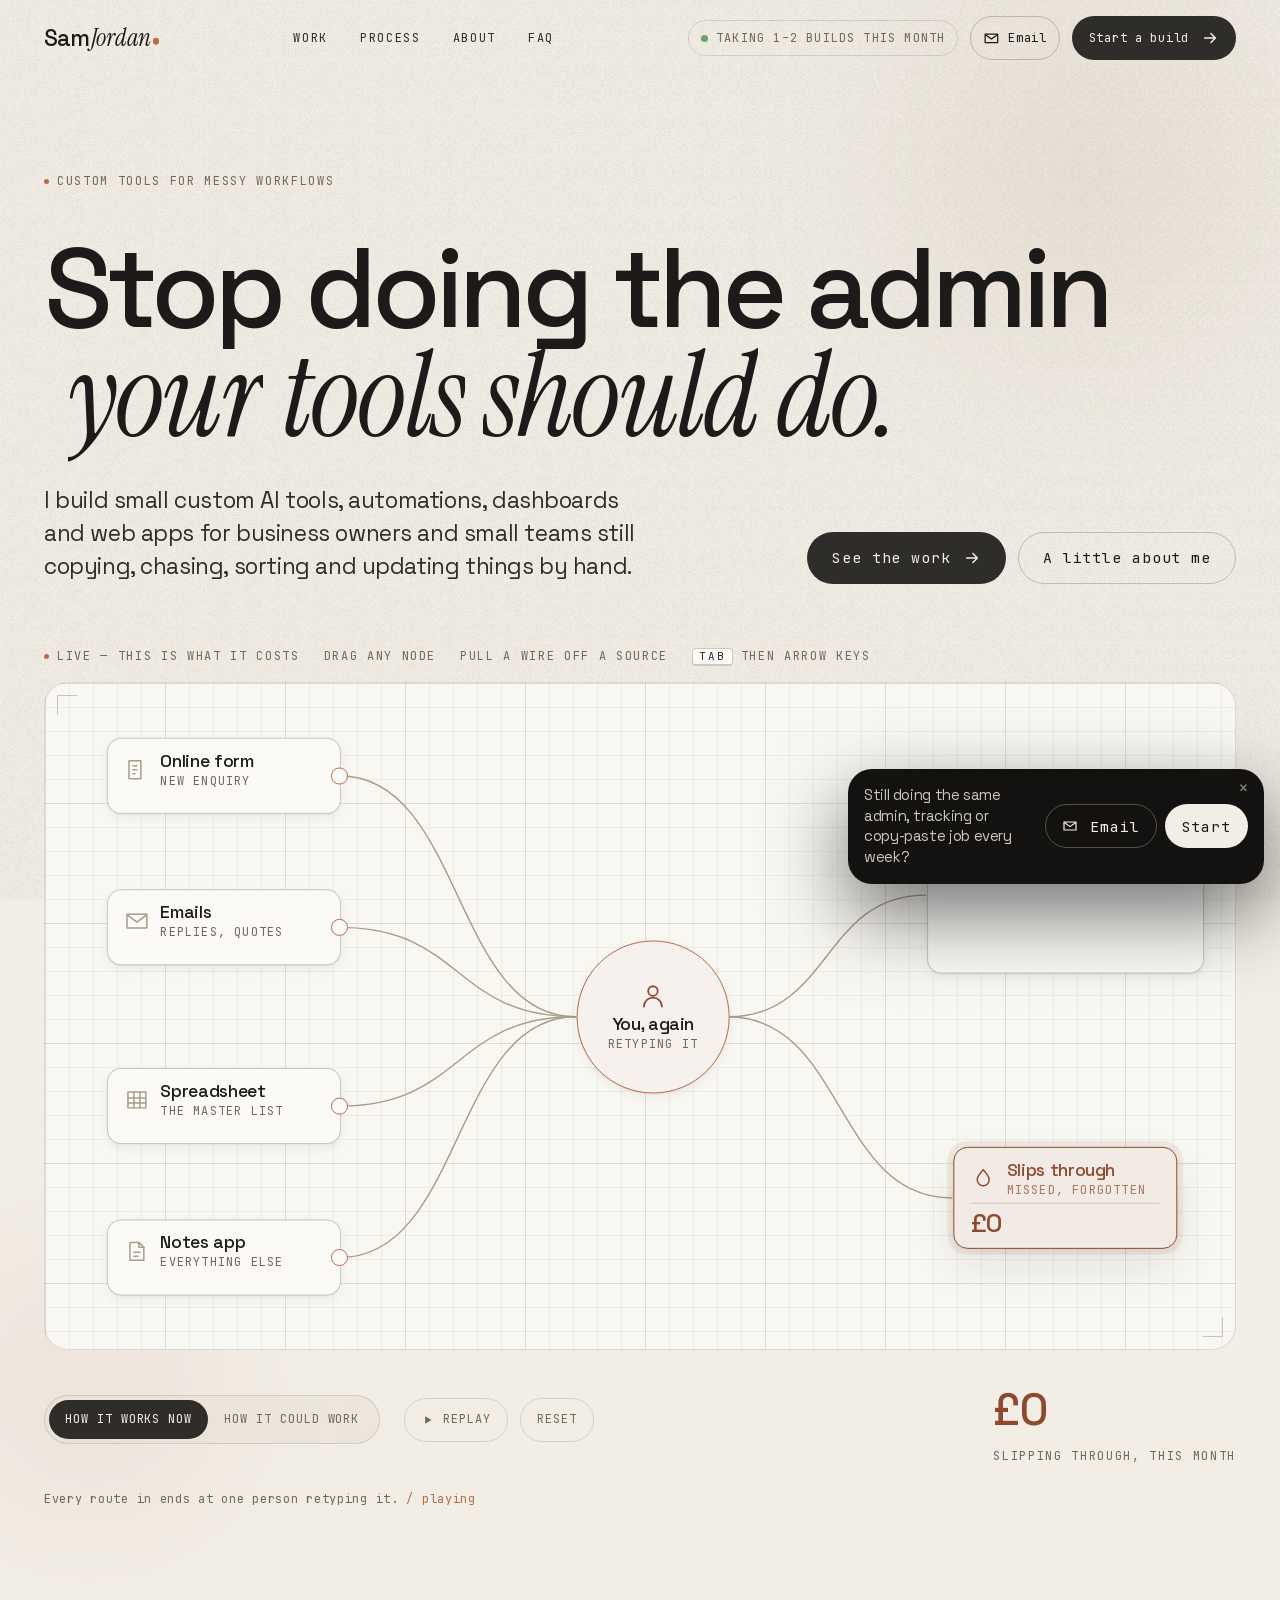
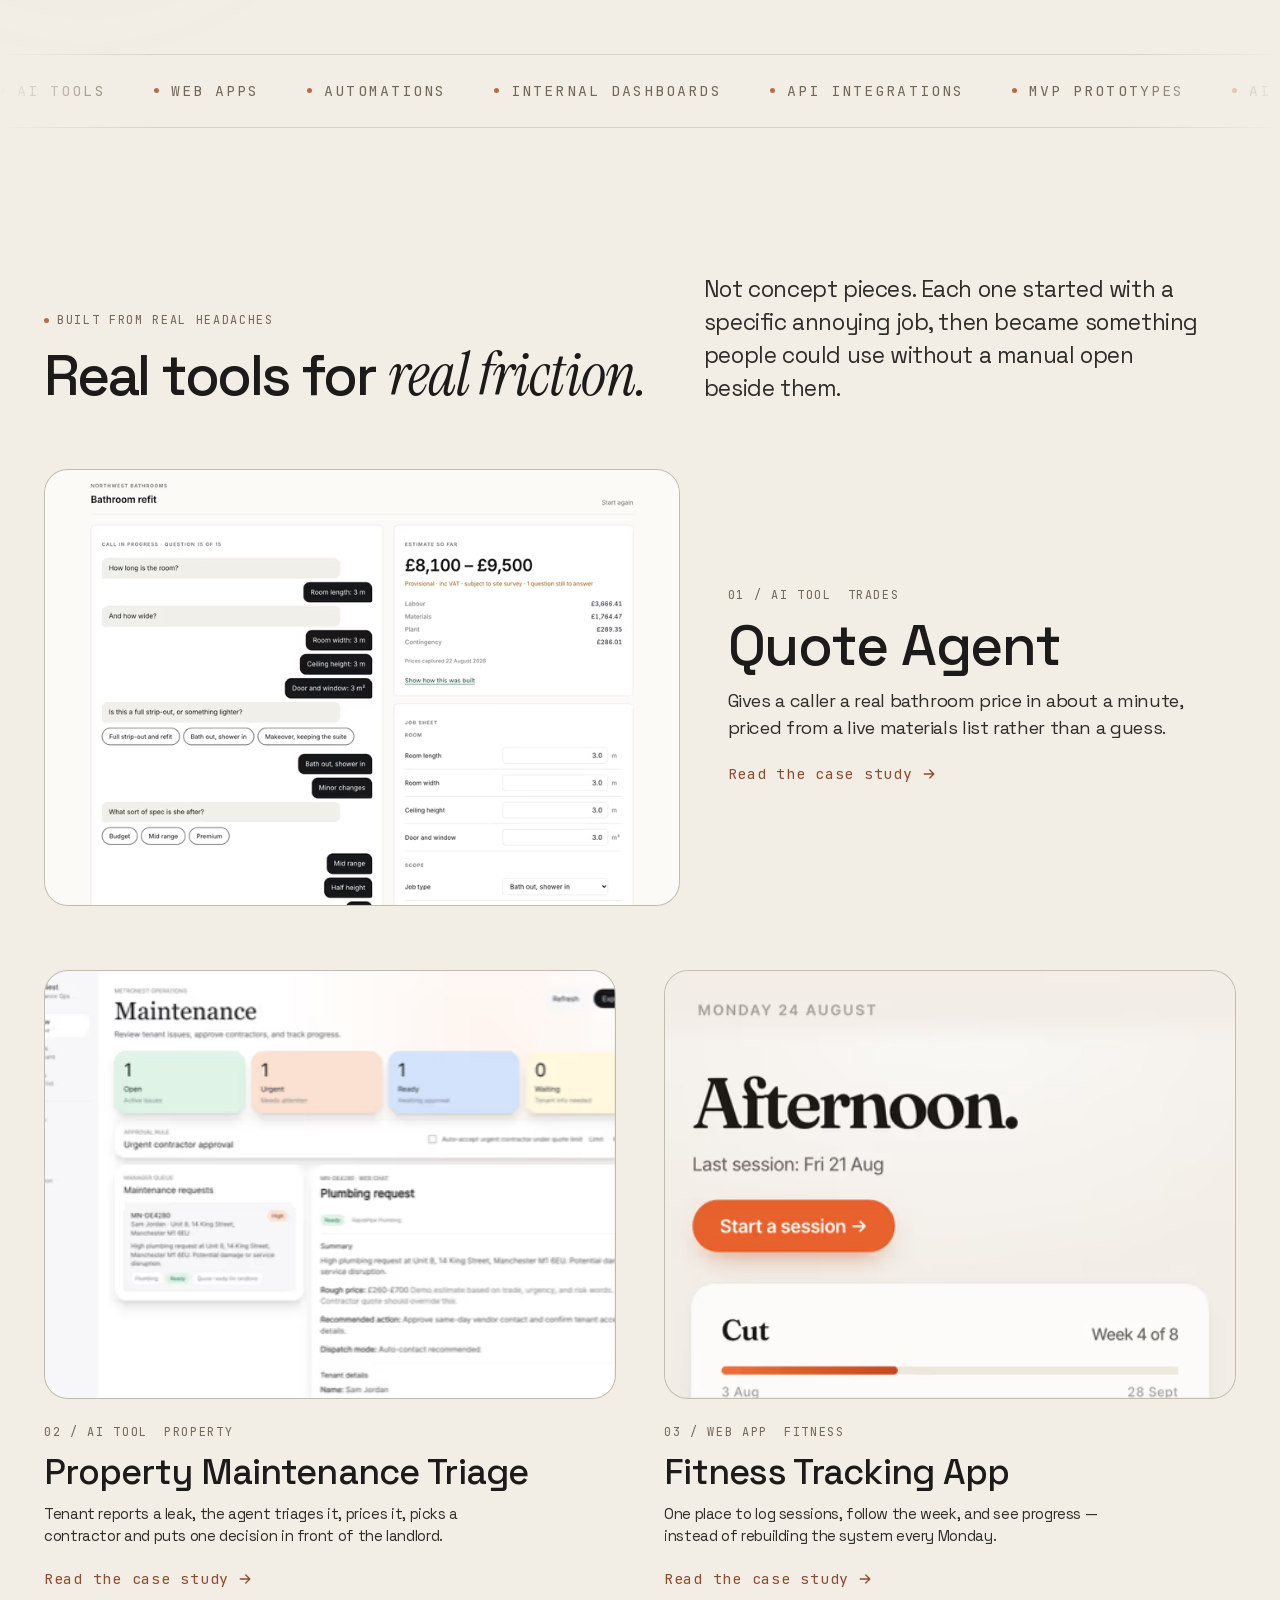
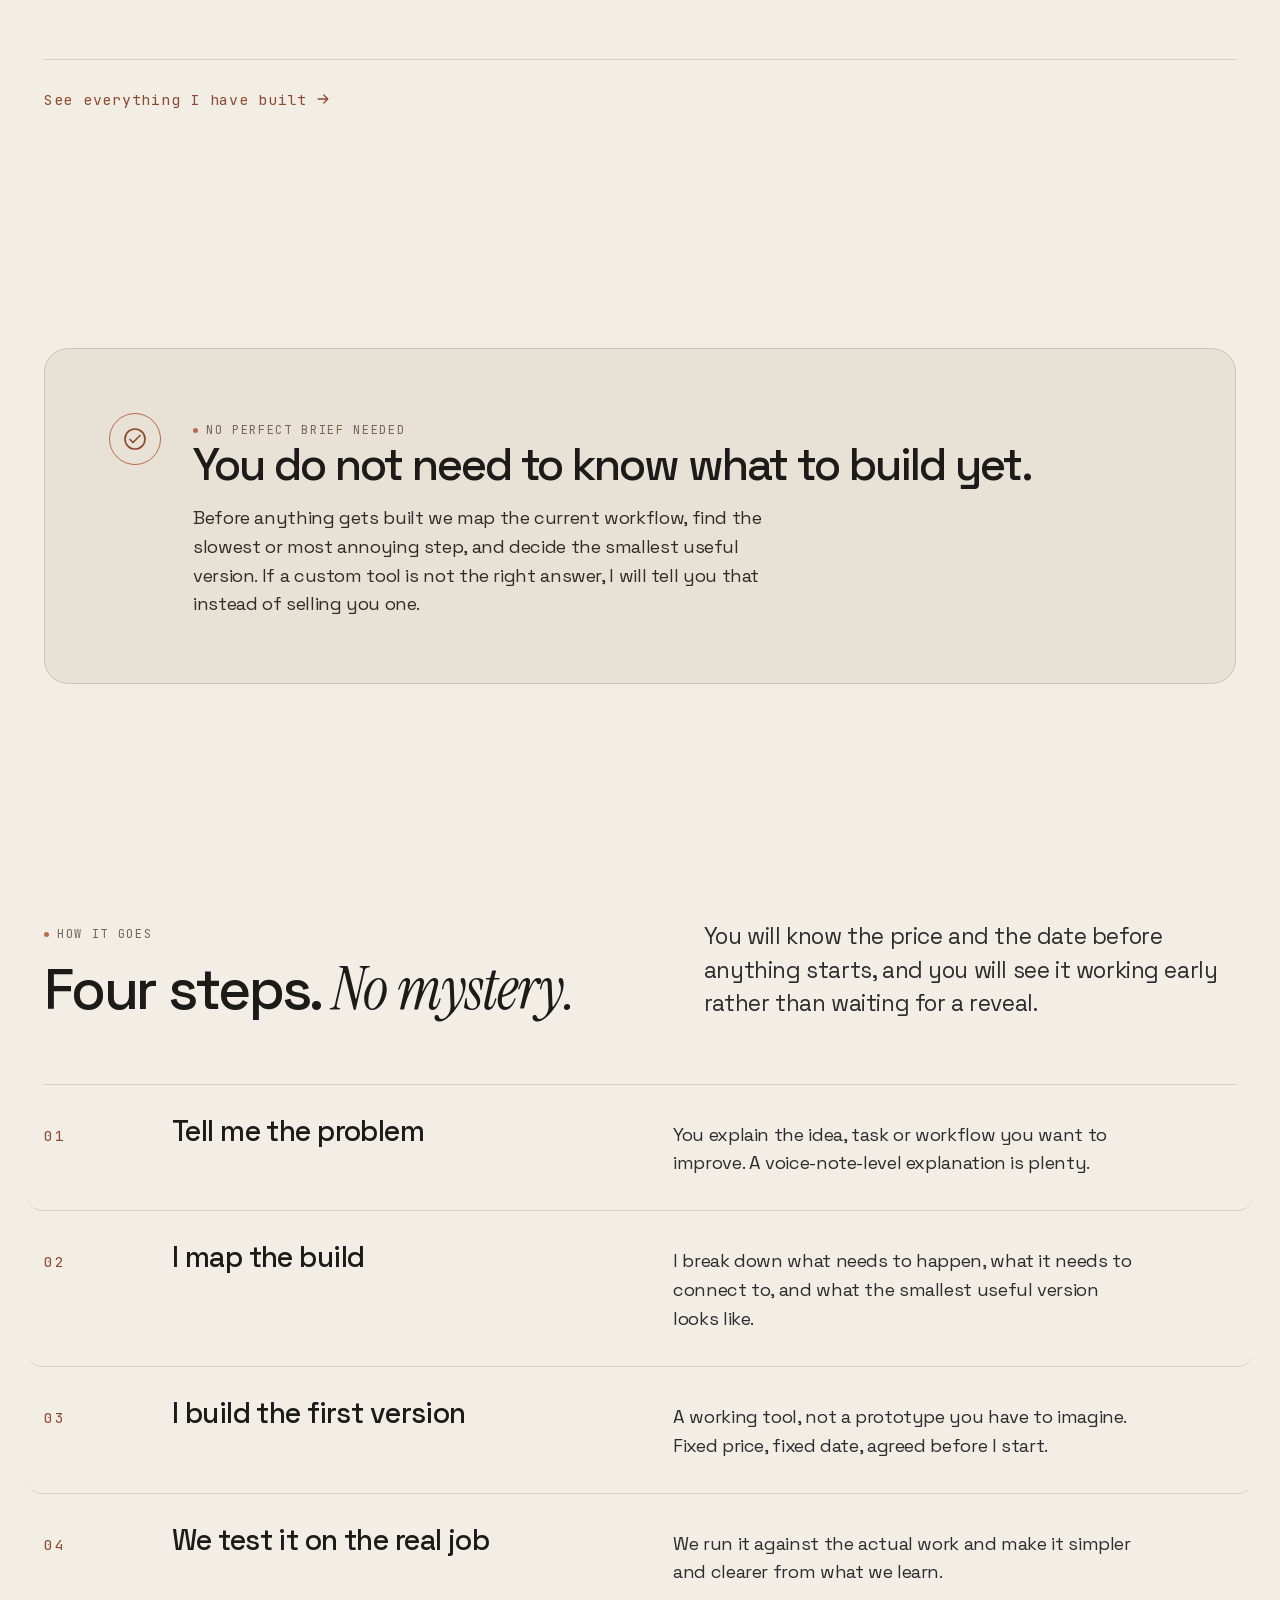
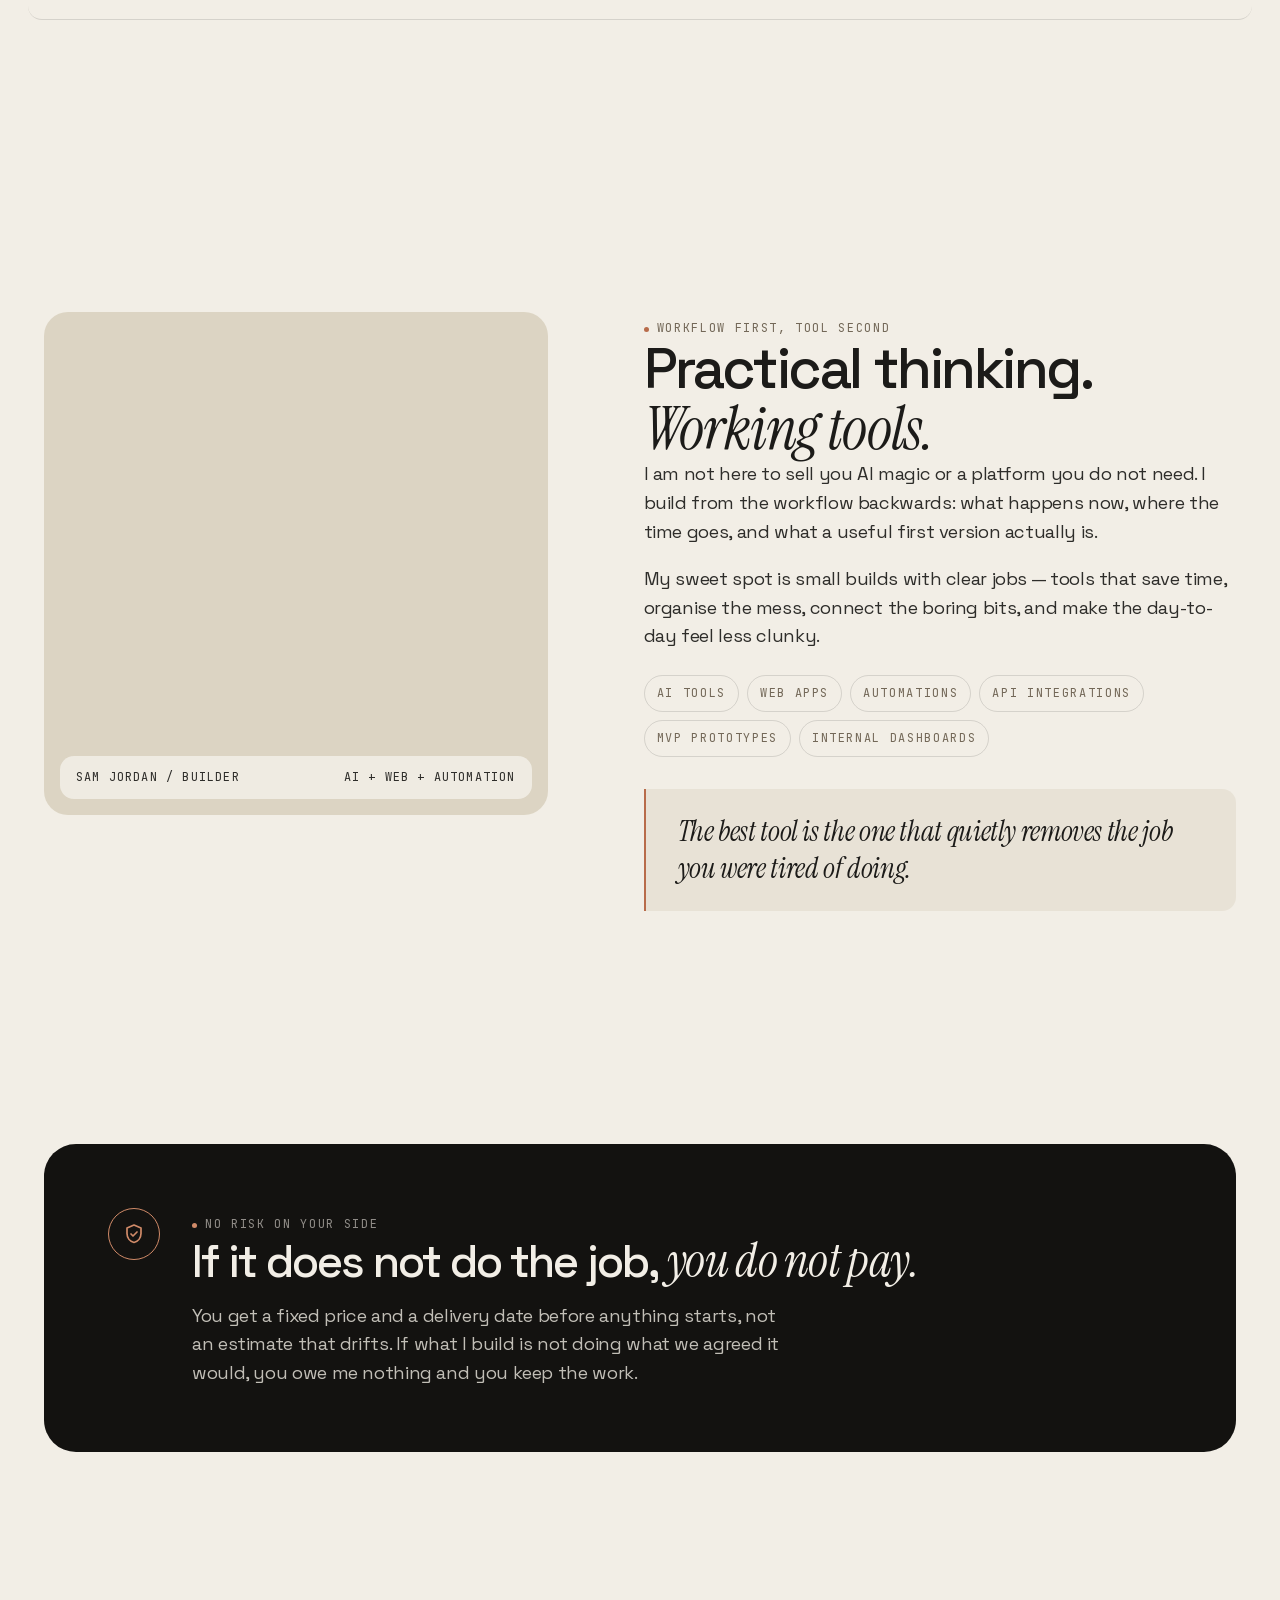
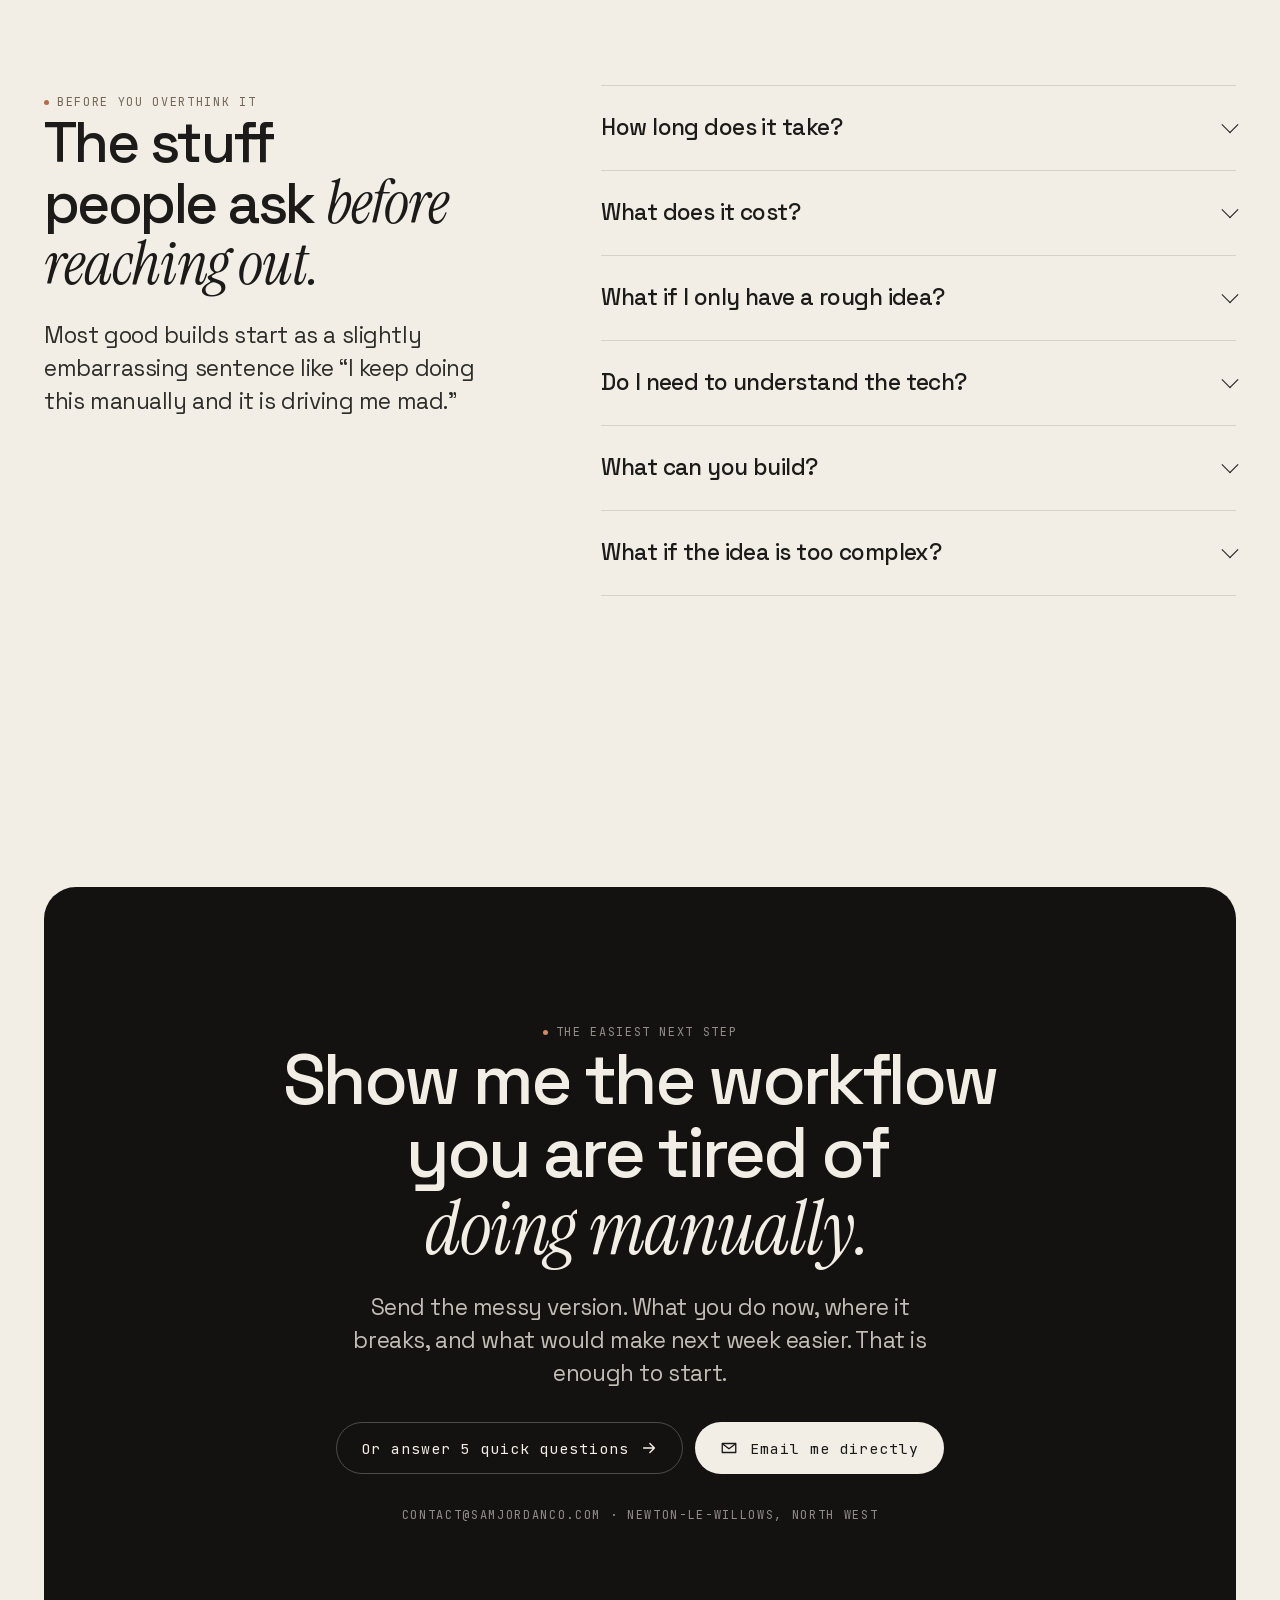
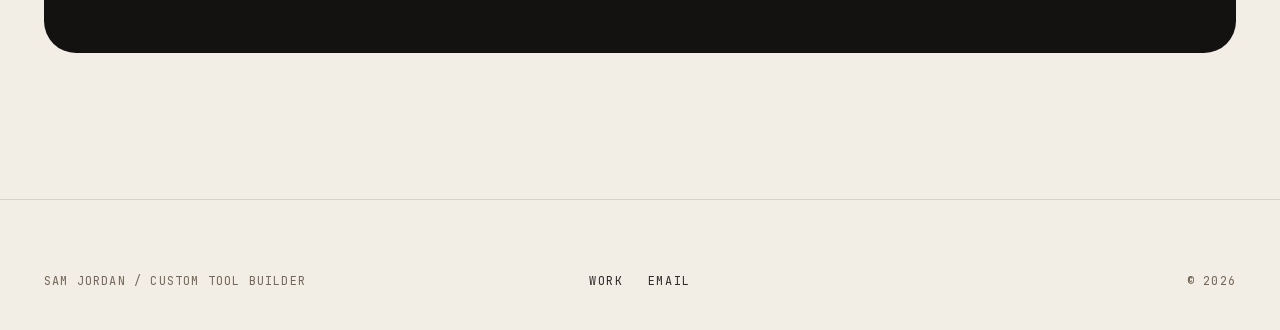
==== commit b445cabf: "Fix the build form on mobile and add a direct email route The form's Continue button sat below the m" ====
--- a/index.html
+++ b/index.html
@@ -21,8 +21,8 @@
 <link rel="preload" href="/fonts/instrument-serif-400-italic.woff2" as="font" type="font/woff2" crossorigin>
 <link rel="preload" href="/fonts/jetbrains-mono-400.woff2" as="font" type="font/woff2" crossorigin>
 
-  <script type="module" crossorigin src="/assets/main-CgjVOz8r.js"></script>
-  <link rel="stylesheet" crossorigin href="/assets/main-qTTktP2P.css">
+  <script type="module" crossorigin src="/assets/main-DqmPZyJP.js"></script>
+  <link rel="stylesheet" crossorigin href="/assets/main-BvOAmeYd.css">
 </head>
 <body>
 
@@ -43,6 +43,9 @@
 
     <div class="nav-actions">
       <span class="availability">Taking 1&ndash;2 builds this month</span>
+      <a class="button button--ghost nav-email" href="mailto:contact@samjordanco.com?subject=Project%20enquiry" aria-label="Email Sam directly">
+        <svg viewBox="0 0 20 20" fill="none" aria-hidden="true"><path d="M2.5 5h15v10h-15z" stroke="currentColor" stroke-width="1.5" stroke-linejoin="round"/><path d="m3 5.6 7 5.2 7-5.2" stroke="currentColor" stroke-width="1.5" stroke-linecap="round" stroke-linejoin="round"/></svg><span class="nav-email-label">Email</span>
+      </a>
       <a class="button" data-build-form data-magnetic="0.2" href="#build-request">Start a build
         <svg viewBox="0 0 20 20" fill="none" aria-hidden="true"><path d="M4 10h12M11 5l5 5-5 5" stroke="currentColor" stroke-width="1.6" stroke-linecap="round" stroke-linejoin="round"/></svg>
       </a>
@@ -354,10 +357,10 @@
           easier. That is enough to start.
         </p>
         <div class="contact-actions">
-          <a class="button button--light" data-build-form data-magnetic="0.2" href="#build-request">Start a build request
+          <a class="button button--ghost" data-build-form data-magnetic="0.2" href="#build-request">Or answer 5 quick questions
             <svg viewBox="0 0 20 20" fill="none" aria-hidden="true"><path d="M4 10h12M11 5l5 5-5 5" stroke="currentColor" stroke-width="1.6" stroke-linecap="round" stroke-linejoin="round"/></svg>
           </a>
-          <a class="button button--ghost" href="mailto:contact@samjordanco.com?subject=New%20project%20enquiry">Email me directly</a>
+          <a class="button button--light" href="mailto:contact@samjordanco.com?subject=Project%20enquiry"><svg viewBox="0 0 20 20" fill="none" aria-hidden="true"><path d="M2.5 5h15v10h-15z" stroke="currentColor" stroke-width="1.5" stroke-linejoin="round"/><path d="m3 5.6 7 5.2 7-5.2" stroke="currentColor" stroke-width="1.5" stroke-linecap="round" stroke-linejoin="round"/></svg>Email me directly</a>
         </div>
         <p class="contact-meta">contact@samjordanco.com &middot; Newton-le-Willows, North West</p>
       </div>
@@ -380,7 +383,10 @@
 <aside class="sticky-cta" aria-label="Start a build conversation">
   <button class="sticky-close" type="button" aria-label="Dismiss">&times;</button>
   <p>Still doing the same admin, tracking or copy-paste job every week?</p>
-  <a class="button" data-build-form href="#build-request">Start</a>
+  <div class="sticky-cta__actions">
+    <a class="button button--ghost" href="mailto:contact@samjordanco.com?subject=Project%20enquiry"><svg viewBox="0 0 20 20" fill="none" aria-hidden="true"><path d="M2.5 5h15v10h-15z" stroke="currentColor" stroke-width="1.5" stroke-linejoin="round"/><path d="m3 5.6 7 5.2 7-5.2" stroke="currentColor" stroke-width="1.5" stroke-linecap="round" stroke-linejoin="round"/></svg>Email</a>
+    <a class="button" data-build-form href="#build-request">Start</a>
+  </div>
 </aside>
 
 <div class="build-modal" aria-hidden="true">
--- a/assets/main-BvOAmeYd.css
+++ b/assets/main-BvOAmeYd.css
@@ -0,0 +1 @@
+@font-face{font-family:Space Grotesk;font-style:normal;font-weight:400;font-display:swap;src:url(/fonts/space-grotesk-400.woff2) format("woff2");unicode-range:U+0000-00FF,U+0131,U+0152-0153,U+02BB-02BC,U+02C6,U+02DA,U+02DC,U+0304,U+0308,U+0329,U+2000-206F,U+20AC,U+2122,U+2191,U+2193,U+2212,U+2215,U+FEFF,U+FFFD}@font-face{font-family:Space Grotesk;font-style:normal;font-weight:500;font-display:swap;src:url(/fonts/space-grotesk-500.woff2) format("woff2");unicode-range:U+0000-00FF,U+0131,U+0152-0153,U+02BB-02BC,U+02C6,U+02DA,U+02DC,U+0304,U+0308,U+0329,U+2000-206F,U+20AC,U+2122,U+2191,U+2193,U+2212,U+2215,U+FEFF,U+FFFD}@font-face{font-family:"Instrument Serif";font-style:italic;font-weight:400;font-display:swap;src:url(/fonts/instrument-serif-400-italic.woff2) format("woff2");unicode-range:U+0000-00FF,U+0131,U+0152-0153,U+02BB-02BC,U+02C6,U+02DA,U+02DC,U+0304,U+0308,U+0329,U+2000-206F,U+20AC,U+2122,U+2191,U+2193,U+2212,U+2215,U+FEFF,U+FFFD}@font-face{font-family:JetBrains Mono;font-style:normal;font-weight:400;font-display:swap;src:url(/fonts/jetbrains-mono-400.woff2) format("woff2");unicode-range:U+0000-00FF,U+0131,U+0152-0153,U+02BB-02BC,U+02C6,U+02DA,U+02DC,U+0304,U+0308,U+0329,U+2000-206F,U+20AC,U+2122,U+2191,U+2193,U+2212,U+2215,U+FEFF,U+FFFD}@font-face{font-family:Space Grotesk Fallback;src:local("Arial"),local("Helvetica Neue"),local("Liberation Sans");size-adjust:108.63%;ascent-override:90.21%;descent-override:26.7%;line-gap-override:0%}@font-face{font-family:"Instrument Serif Fallback";src:local("Georgia"),local("Times New Roman"),local("Liberation Serif");size-adjust:90.88%;ascent-override:99.03%;descent-override:27.51%;line-gap-override:0%}@font-face{font-family:JetBrains Mono Fallback;src:local("Menlo"),local("Consolas"),local("DejaVu Sans Mono");size-adjust:99.66%;ascent-override:102.35%;descent-override:30.1%;line-gap-override:0%}:root{--bone: #f2eee6;--stone: #e8e2d6;--stone-warm: #dcd4c3;--taupe: #a89c8a;--taupe-text: #736858;--charcoal: #2e2d2a;--black: #1c1b19;--rust: #b86b4a;--rust-deep: #8e4a2e;--rust-light: #d08a68;--white: #fbfaf7;--ink: #131210;--ink-raised: #1c1b19;--surface: var(--bone);--surface-subtle: var(--stone);--surface-raised: var(--white);--text: var(--black);--text-secondary: var(--charcoal);--text-muted: var(--taupe-text);--accent: var(--rust);--accent-strong: var(--rust-deep);--line: rgba(28, 27, 25, .13);--line-strong: rgba(28, 27, 25, .22);--focus: var(--rust-deep);--dark-surface: var(--ink);--dark-text: var(--bone);--dark-text-muted: rgba(242, 238, 230, .56);--dark-line: rgba(242, 238, 230, .14);--font-display: "Space Grotesk", "Space Grotesk Fallback", "Helvetica Neue", Arial, sans-serif;--font-body: "Space Grotesk", "Space Grotesk Fallback", "Helvetica Neue", Arial, sans-serif;--font-editorial: "Instrument Serif", "Instrument Serif Fallback", Georgia, serif;--font-mono: "JetBrains Mono", "JetBrains Mono Fallback", ui-monospace, Menlo, monospace;--step--2: clamp(.69rem, .67rem + .09vw, .75rem);--step--1: clamp(.83rem, .8rem + .16vw, .94rem);--step-0: clamp(1rem, .95rem + .24vw, 1.17rem);--step-1: clamp(1.2rem, 1.12rem + .38vw, 1.46rem);--step-2: clamp(1.44rem, 1.32rem + .58vw, 1.83rem);--step-3: clamp(1.73rem, 1.55rem + .86vw, 2.29rem);--step-4: clamp(2.07rem, 1.82rem + 1.25vw, 2.86rem);--step-5: clamp(2.49rem, 2.13rem + 1.78vw, 3.58rem);--step-6: clamp(2.99rem, 2.49rem + 2.5vw, 4.47rem);--step-7: clamp(3.58rem, 2.9rem + 3.44vw, 5.59rem);--step-8: clamp(4.3rem, 3.35rem + 4.72vw, 6.99rem);--step-9: clamp(5.16rem, 3.86rem + 6.45vw, 8.74rem);--leading-tight: .94;--leading-display: 1.02;--leading-body: 1.58;--tracking-display: -.045em;--tracking-tight: -.02em;--tracking-mono: .14em;--s1: .25rem;--s2: .5rem;--s3: .75rem;--s4: 1rem;--s5: 1.5rem;--s6: 2rem;--s7: 3rem;--s8: 4rem;--s9: 6rem;--s10: 8rem;--chapter-gap: clamp(5rem, 3.5rem + 7vw, 11rem);--radius-xs: .25rem;--radius-sm: .5rem;--radius-md: .875rem;--radius-lg: 1.5rem;--radius-xl: 2rem;--radius-pill: 999rem;--measure: 38rem;--max-width: 82rem;--max-width-wide: 96rem;--gutter: clamp(1.25rem, .75rem + 2.5vw, 3.5rem);--ease-out-expo: cubic-bezier(.16, 1, .3, 1);--ease-out-quart: cubic-bezier(.25, 1, .5, 1);--ease-in-out-quint: cubic-bezier(.83, 0, .17, 1);--ease-out-back: cubic-bezier(.34, 1.56, .64, 1);--ease-linear-spring: linear( 0, .006, .025 2.8%, .101 6.1%, .539 18.9%, .721 25.3%, .849 31.5%, .937 38.1%, .968 41.8%, .991 45.7%, 1.006 50.1%, 1.015 55%, 1.017 63.9%, 1.001 );--dur-fast: .2s;--dur-base: .42s;--dur-slow: .8s;--dur-cinematic: 1.4s;--shadow-sm: 0 1px 2px rgba(28, 27, 25, .06), 0 4px 12px rgba(28, 27, 25, .05);--shadow-md: 0 2px 6px rgba(28, 27, 25, .06), 0 18px 44px rgba(28, 27, 25, .09);--shadow-lg: 0 4px 12px rgba(28, 27, 25, .07), 0 40px 90px rgba(28, 27, 25, .13);--shadow-dark: 0 30px 80px rgba(0, 0, 0, .55);--grain-opacity: .045;--z-grain: 1;--z-content: 2;--z-nav: 60;--z-cursor: 90;--z-modal: 100}[data-chapter=dark]{--surface: var(--dark-surface);--surface-subtle: var(--ink-raised);--surface-raised: var(--ink-raised);--text: var(--dark-text);--text-secondary: rgba(242, 238, 230, .78);--text-muted: var(--dark-text-muted);--line: var(--dark-line);--line-strong: rgba(242, 238, 230, .26);--accent: var(--rust-light);--accent-strong: var(--rust);--focus: var(--rust-light);background-color:var(--surface);color:var(--text)}@media (prefers-reduced-motion: reduce){:root{--dur-fast: 1ms;--dur-base: 1ms;--dur-slow: 1ms;--dur-cinematic: 1ms}}*,*:before,*:after{box-sizing:border-box}*{margin:0}html{-webkit-text-size-adjust:100%;scroll-behavior:auto}html.lenis,html.lenis body{height:auto}.lenis.lenis-smooth{scroll-behavior:auto!important}.lenis.lenis-stopped{overflow:hidden}body{min-height:100svh;background-color:var(--surface);color:var(--text);font-family:var(--font-body);font-size:var(--step-0);line-height:var(--leading-body);letter-spacing:var(--tracking-tight);font-synthesis-weight:none;text-rendering:optimizeLegibility;-webkit-font-smoothing:antialiased;-moz-osx-font-smoothing:grayscale;overflow-x:clip}img,picture,video,canvas,svg{display:block;max-width:100%}input,button,textarea,select{font:inherit;color:inherit}p,h1,h2,h3,h4,li{overflow-wrap:break-word}a{color:inherit;text-decoration-color:color-mix(in srgb,currentColor 35%,transparent);text-underline-offset:.22em}:focus-visible{outline:2px solid var(--focus);outline-offset:3px;border-radius:var(--radius-xs)}::selection{background:color-mix(in srgb,var(--rust) 26%,transparent);color:var(--text)}h1,h2,h3,h4{font-family:var(--font-display);font-weight:500;line-height:var(--leading-display);letter-spacing:var(--tracking-display);text-wrap:balance}h1{font-size:var(--step-7);line-height:var(--leading-tight)}h2{font-size:var(--step-5)}h3{font-size:var(--step-2);letter-spacing:var(--tracking-tight)}h1 em,h2 em,h3 em,.editorial{font-family:var(--font-editorial);font-style:italic;font-weight:400;letter-spacing:-.015em;font-size:1.06em}.lede{max-width:var(--measure);font-size:var(--step-1);line-height:1.45;color:var(--text-secondary);letter-spacing:-.018em;text-wrap:pretty}.prose{max-width:var(--measure);color:var(--text-secondary);text-wrap:pretty}.prose>*+*{margin-top:1em}.label{display:inline-flex;align-items:center;gap:var(--s2);font-family:var(--font-mono);font-size:var(--step--2);font-weight:400;line-height:1;letter-spacing:var(--tracking-mono);text-transform:uppercase;color:var(--text-muted)}.label--accent{color:var(--accent-strong)}.label:before{content:"";width:.3125rem;height:.3125rem;border-radius:50%;background:var(--accent);flex:0 0 auto}.label--bare:before{display:none}.container{width:100%;max-width:var(--max-width);margin-inline:auto;padding-inline:var(--gutter)}.chapter{position:relative;padding-block:var(--chapter-gap)}.chapter--tight{padding-block:calc(var(--chapter-gap) * .6)}[data-chapter=dark]{--grain-opacity: .07}.chapter-head{display:grid;gap:var(--s5);margin-bottom:var(--s8)}@media (min-width: 56rem){.chapter-head{grid-template-columns:minmax(0,1.15fr) minmax(0,1fr);align-items:end;gap:var(--s7)}}.chapter-head h2{margin-top:var(--s3)}.rule{height:1px;border:0;background:var(--line)}.button{--button-bg: var(--charcoal);--button-fg: var(--bone);--button-border: transparent;position:relative;display:inline-flex;align-items:center;justify-content:center;gap:var(--s3);min-height:3.25rem;padding:0 var(--s5);border:1px solid var(--button-border);border-radius:var(--radius-pill);background:var(--button-bg);color:var(--button-fg);font-family:var(--font-mono);font-size:var(--step--1);letter-spacing:.06em;text-decoration:none;cursor:pointer;overflow:hidden;isolation:isolate;transition:transform var(--dur-fast) var(--ease-out-quart),border-color var(--dur-fast) var(--ease-out-quart),color var(--dur-fast) var(--ease-out-quart)}.button:before{content:"";position:absolute;top:0;right:0;bottom:0;left:0;z-index:-1;background:var(--accent-strong);transform:translate3d(0,101%,0);transition:transform var(--dur-base) var(--ease-out-expo)}.button:hover:before,.button:focus-visible:before{transform:translateZ(0)}.button:hover{color:var(--bone)}.button:active{transform:scale(.98)}.button svg{width:1.125rem;height:1.125rem;flex:0 0 auto;transition:transform var(--dur-base) var(--ease-out-expo)}.button:hover svg{transform:translate3d(.25rem,0,0)}.button--ghost{--button-bg: transparent;--button-fg: var(--text);--button-border: var(--line-strong)}.button--light{--button-bg: var(--bone);--button-fg: var(--black)}.button--light:before{background:var(--white)}.button--light:hover{color:var(--black)}.link{display:inline-flex;align-items:center;gap:var(--s2);position:relative;font-family:var(--font-mono);font-size:var(--step--1);letter-spacing:.05em;text-decoration:none;color:var(--accent-strong);padding-block:var(--s1)}.link:after{content:"";position:absolute;left:0;bottom:0;width:100%;height:1px;background:currentColor;transform:scaleX(0);transform-origin:right;transition:transform var(--dur-base) var(--ease-out-expo)}.link:hover:after,.link:focus-visible:after{transform:scaleX(1);transform-origin:left}.link svg{width:1rem;height:1rem;transition:transform var(--dur-base) var(--ease-out-expo)}.link:hover svg{transform:translate3d(.25rem,0,0)}.chip{display:inline-flex;align-items:center;gap:var(--s2);padding:var(--s2) var(--s3);border:1px solid var(--line);border-radius:var(--radius-pill);font-family:var(--font-mono);font-size:var(--step--2);letter-spacing:var(--tracking-mono);text-transform:uppercase;color:var(--text-muted);white-space:nowrap}.visually-hidden{position:absolute;width:1px;height:1px;padding:0;overflow:hidden;clip-path:inset(50%);white-space:nowrap;border:0}.skip-link{position:fixed;top:var(--s4);left:var(--s4);z-index:200;padding:var(--s3) var(--s5);border-radius:var(--radius-pill);background:var(--black);color:var(--bone);font-family:var(--font-mono);font-size:var(--step--1);text-decoration:none;transform:translate3d(0,-160%,0);transition:transform var(--dur-base) var(--ease-out-expo)}.skip-link:focus-visible{transform:translateZ(0)}.grain{position:fixed;top:0;right:0;bottom:0;left:0;z-index:var(--z-grain);pointer-events:none;opacity:var(--grain-opacity);mix-blend-mode:multiply;transition:opacity var(--dur-slow) var(--ease-out-quart)}.grain canvas{width:100%;height:100%}.js [data-reveal=rise]{clip-path:inset(0 0 -20% 0)}.js [data-reveal=rise]>*{transform:translate3d(0,110%,0);transition:transform var(--dur-slow) var(--ease-out-expo),opacity var(--dur-base) var(--ease-out-quart);opacity:0;transition-delay:var(--reveal-delay, 0ms)}.js [data-reveal=rise].is-revealed>*{transform:translateZ(0);opacity:1}.js [data-reveal=fade]{opacity:0;transform:translate3d(0,1.25rem,0);transition:opacity var(--dur-slow) var(--ease-out-quart),transform var(--dur-slow) var(--ease-out-expo);transition-delay:var(--reveal-delay, 0ms)}.js [data-reveal=fade].is-revealed{opacity:1;transform:none}.js [data-reveal=wipe]>img,.js [data-reveal=wipe]>picture,.js [data-reveal=wipe]>video{clip-path:inset(0 0 100% 0);transform:scale(1.14);transition:clip-path var(--dur-cinematic) var(--ease-in-out-quint),transform calc(var(--dur-cinematic) * 1.15) var(--ease-out-expo);transition-delay:var(--reveal-delay, 0ms)}.js [data-reveal=wipe].is-revealed>img,.js [data-reveal=wipe].is-revealed>picture,.js [data-reveal=wipe].is-revealed>video{clip-path:inset(0 0 0 0);transform:scale(1)}.js [data-reveal=stagger]>*{opacity:0;transform:translate3d(0,2.5rem,0);transition:opacity var(--dur-slow) var(--ease-out-quart),transform var(--dur-slow) var(--ease-linear-spring)}.js [data-reveal=stagger].is-revealed>*{opacity:1;transform:none}.js [data-reveal=stagger]>*{transition-delay:calc(min(var(--i, 0),5)*90ms)}.split-line{display:block;overflow:hidden;padding-block:.02em}.split-char{display:inline-block;will-change:transform}.js [data-reveal=chars] .split-char{transform:translate3d(0,105%,0);transition:transform var(--dur-cinematic) var(--ease-out-expo);transition-delay:calc(var(--reveal-delay, 0ms) + var(--char-index, 0) * 14ms)}.js [data-reveal=chars].is-revealed .split-char{transform:translateZ(0)}.split-space{display:inline;white-space:pre}.scroll-progress{position:fixed;top:0;left:0;z-index:var(--z-nav);width:100%;height:2px;transform:scaleX(0);transform-origin:0 50%;background:var(--rust);pointer-events:none;will-change:transform}.cursor{position:fixed;top:0;left:0;z-index:var(--z-cursor);width:1.5rem;height:1.5rem;margin:-.75rem 0 0 -.75rem;border:1px solid var(--charcoal);border-radius:50%;pointer-events:none;opacity:0;mix-blend-mode:difference;will-change:transform;transition:width var(--dur-base) var(--ease-out-expo),height var(--dur-base) var(--ease-out-expo),margin var(--dur-base) var(--ease-out-expo),background-color var(--dur-base) var(--ease-out-quart),border-color var(--dur-base) var(--ease-out-quart),opacity var(--dur-base) var(--ease-out-quart)}.cursor.is-active{opacity:1}.cursor__label{position:absolute;top:0;right:0;bottom:0;left:0;display:grid;place-items:center;font-family:var(--font-mono);font-size:.5625rem;letter-spacing:var(--tracking-mono);text-transform:uppercase;color:var(--bone);opacity:0;transform:scale(.7);transition:opacity var(--dur-fast) var(--ease-out-quart),transform var(--dur-base) var(--ease-out-back)}.cursor.is-expanded{width:5rem;height:5rem;margin:-2.5rem 0 0 -2.5rem;background:var(--charcoal);border-color:transparent}.cursor.is-expanded .cursor__label{opacity:1;transform:scale(1)}@media (pointer: coarse){.cursor{display:none}}@media (prefers-reduced-motion: reduce){*,*:before,*:after{animation-duration:1ms!important;animation-iteration-count:1!important;transition-duration:1ms!important;scroll-behavior:auto!important}.js [data-reveal],.js [data-reveal]>*,.js [data-reveal] .split-char{opacity:1!important;transform:none!important;clip-path:none!important}.cursor{display:none}}.nav-wrap{position:fixed;top:0;left:0;right:0;z-index:var(--z-nav);padding:var(--s4) 0;transition:padding var(--dur-slow) var(--ease-out-expo),background-color var(--dur-slow) var(--ease-out-quart),box-shadow var(--dur-slow) var(--ease-out-quart)}.nav-wrap.is-stuck{padding:var(--s3) 0;background:color-mix(in srgb,var(--bone) 82%,transparent);backdrop-filter:saturate(1.4) blur(14px);-webkit-backdrop-filter:saturate(1.4) blur(14px);box-shadow:0 1px 0 var(--line)}.nav-wrap.is-hidden{transform:translate3d(0,-110%,0);transition:transform var(--dur-base) var(--ease-in-out-quint)}.nav{display:flex;align-items:center;justify-content:space-between;gap:var(--s4)}.brand{display:inline-flex;align-items:baseline;gap:.06em;font-family:var(--font-display);font-size:var(--step-1);font-weight:500;letter-spacing:-.04em;text-decoration:none;color:var(--text);white-space:nowrap}.brand em{font-family:var(--font-editorial);font-style:italic;font-size:1.08em;letter-spacing:-.01em}.brand-dot{width:.3em;height:.3em;border-radius:50%;background:var(--rust);transform:translateY(-.05em);transition:transform var(--dur-base) var(--ease-out-back)}.brand:hover .brand-dot{transform:translateY(-.05em) scale(1.5)}.nav-links{display:none;align-items:center;gap:var(--s6)}@media (min-width: 60rem){.nav-links{display:flex}}.nav-link{position:relative;font-family:var(--font-mono);font-size:var(--step--2);letter-spacing:var(--tracking-mono);text-transform:uppercase;text-decoration:none;color:var(--text-secondary);padding-block:var(--s2);transition:color var(--dur-fast) var(--ease-out-quart)}.nav-link:after{content:"";position:absolute;left:0;bottom:0;width:100%;height:1px;background:var(--rust);transform:scaleX(0);transform-origin:right;transition:transform var(--dur-base) var(--ease-out-expo)}.nav-link:hover,.nav-link[aria-current=page]{color:var(--text)}.nav-link:hover:after,.nav-link[aria-current=page]:after{transform:scaleX(1);transform-origin:left}.nav-actions{display:inline-flex;align-items:center;gap:var(--s3)}.nav .button{min-height:2.75rem;padding-inline:var(--s4);font-size:var(--step--2)}.availability{display:none;align-items:center;gap:var(--s2);padding:var(--s2) var(--s3);border:1px solid var(--line);border-radius:var(--radius-pill);font-family:var(--font-mono);font-size:var(--step--2);letter-spacing:.1em;text-transform:uppercase;color:var(--text-muted);white-space:nowrap}@media (min-width: 72rem){.availability{display:inline-flex}}.availability:before{content:"";width:.4375rem;height:.4375rem;border-radius:50%;background:#6f9e6a;box-shadow:0 0 #6f9e6a8c;animation:availability-pulse 2.6s var(--ease-out-quart) infinite}@keyframes availability-pulse{0%{box-shadow:0 0 #6f9e6a80}70%{box-shadow:0 0 0 .5rem #6f9e6a00}to{box-shadow:0 0 #6f9e6a00}}.footer{padding-block:var(--s8) var(--s6);border-top:1px solid var(--line)}.footer-inner{display:grid;gap:var(--s5)}@media (min-width: 56rem){.footer-inner{grid-template-columns:1fr auto 1fr;align-items:center}.footer-inner>:last-child{justify-self:end}}.footer-meta{font-family:var(--font-mono);font-size:var(--step--2);letter-spacing:.1em;text-transform:uppercase;color:var(--text-muted)}.footer-links{display:flex;gap:var(--s5);flex-wrap:wrap}.nav-wrap.is-inverted .brand,.nav-wrap.is-inverted .nav-link{color:var(--bone)}.nav-wrap.is-inverted .nav-link{color:#f2eee6b8}.nav-wrap.is-inverted .nav-link:hover,.nav-wrap.is-inverted .nav-link[aria-current=page]{color:var(--bone)}.nav-wrap.is-inverted .availability{border-color:#f2eee633;color:#f2eee6a8}.nav-wrap.is-inverted .button{--button-bg: var(--bone);--button-fg: var(--black)}.nav-wrap.is-inverted .button:before{background:var(--white)}.nav-wrap.is-inverted .button:hover{color:var(--black)}.nav-wrap.is-stuck.is-inverted{background:color-mix(in srgb,var(--ink) 82%,transparent);box-shadow:0 1px #f2eee61f}.nav .button.nav-email{padding-inline:var(--s3);gap:var(--s2)}.nav-email svg{width:1.05rem;height:1.05rem}@media (max-width: 26rem){.nav-email-label{position:absolute;width:1px;height:1px;overflow:hidden;clip-path:inset(50%);white-space:nowrap}.nav .button.nav-email{padding-inline:var(--s3)}}.hero{position:relative;padding-top:clamp(7rem,5rem + 9vw,11rem);padding-bottom:var(--chapter-gap);overflow:clip}.hero-field{position:absolute;border-radius:50%;filter:blur(80px);opacity:.5;pointer-events:none;z-index:0;will-change:transform}.hero-field--one{width:42vw;height:42vw;top:-8vw;right:-6vw;background:radial-gradient(circle,rgba(199,169,139,.5),transparent 68%);animation:field-drift-a 26s var(--ease-out-quart) infinite alternate}.hero-field--two{width:34vw;height:34vw;bottom:4vw;left:-10vw;background:radial-gradient(circle,rgba(184,107,74,.22),transparent 66%);animation:field-drift-b 32s var(--ease-out-quart) infinite alternate}@keyframes field-drift-a{to{transform:translate3d(-5rem,4rem,0) scale(1.12)}}@keyframes field-drift-b{to{transform:translate3d(6rem,-3rem,0) scale(.92)}}.hero-inner{position:relative;z-index:var(--z-content)}.hero-top{display:grid;gap:var(--s6);margin-bottom:var(--s8)}.hero h1{font-size:var(--step-8);max-width:16ch;margin-top:var(--s4)}.hero-foot{display:grid;gap:var(--s5);align-items:end}@media (min-width: 56rem){.hero-foot{grid-template-columns:minmax(0,1fr) auto;gap:var(--s7)}}.hero-actions{display:flex;flex-wrap:wrap;gap:var(--s3)}.hero-hint{display:flex;flex-wrap:wrap;align-items:center;gap:var(--s2) var(--s5);margin-bottom:var(--s4)}.hero-hint kbd{display:inline-flex;align-items:center;padding:.15rem .4rem;border:1px solid var(--line-strong);border-bottom-width:2px;border-radius:var(--radius-xs);background:var(--surface-raised);font-family:var(--font-mono);font-size:.6875rem;color:var(--text-secondary)}.marquee{position:relative;padding-block:var(--s5);border-block:1px solid var(--line);overflow:hidden;-webkit-mask-image:linear-gradient(to right,transparent,#000 12%,#000 88%,transparent);mask-image:linear-gradient(to right,transparent,#000 12%,#000 88%,transparent)}.marquee__track{display:flex;width:max-content;gap:var(--s7);animation:marquee 42s linear infinite}.marquee:hover .marquee__track{animation-play-state:paused}@keyframes marquee{to{transform:translate3d(-50%,0,0)}}.marquee__item{display:inline-flex;align-items:center;gap:var(--s3);font-family:var(--font-mono);font-size:var(--step--1);letter-spacing:var(--tracking-mono);text-transform:uppercase;color:var(--text-muted);white-space:nowrap}.marquee__item:before{content:"";width:.3125rem;height:.3125rem;border-radius:50%;background:var(--rust);flex:0 0 auto}@media (prefers-reduced-motion: reduce){.marquee__track,.hero-field{animation:none}}.machine{position:relative;container-type:inline-size}[data-workflow-machine]:empty{display:block;aspect-ratio:1 / .71}@media (max-width: 47.99rem){[data-workflow-machine]:empty{aspect-ratio:1 / 2.24}}.machine__stage{position:relative;width:100%;border:1px solid var(--line);border-radius:var(--radius-lg);background-color:color-mix(in srgb,var(--surface-raised) 72%,var(--surface));background-image:linear-gradient(to right,color-mix(in srgb,var(--charcoal) 5%,transparent) 1px,transparent 1px),linear-gradient(to bottom,color-mix(in srgb,var(--charcoal) 5%,transparent) 1px,transparent 1px),linear-gradient(to right,color-mix(in srgb,var(--charcoal) 9%,transparent) 1px,transparent 1px),linear-gradient(to bottom,color-mix(in srgb,var(--charcoal) 9%,transparent) 1px,transparent 1px);background-size:24px 24px,24px 24px,120px 120px,120px 120px;overflow:hidden;touch-action:none;cursor:grab;isolation:isolate}.machine__stage.is-dragging{cursor:grabbing}.machine__stage:before,.machine__stage:after{content:"";position:absolute;width:1.25rem;height:1.25rem;border:1px solid var(--line-strong);pointer-events:none;z-index:5}.machine__stage:before{top:.75rem;left:.75rem;border-right:0;border-bottom:0}.machine__stage:after{right:.75rem;bottom:.75rem;border-left:0;border-top:0}.machine__wires{position:absolute;top:0;right:0;bottom:0;left:0;width:100%;height:100%;overflow:visible;pointer-events:none;z-index:1}.machine__wire{fill:none;stroke:var(--taupe);stroke-width:1.4;stroke-linecap:round;opacity:0;transition:opacity var(--dur-base) var(--ease-out-quart),stroke var(--dur-base) var(--ease-out-quart);vector-effect:non-scaling-stroke}.machine__wire.is-active{opacity:1}[data-mode=after] .machine__wire.is-active{stroke:var(--rust);stroke-width:1.6;stroke-dasharray:5 7;animation:wire-flow 1.1s linear infinite}@keyframes wire-flow{to{stroke-dashoffset:-12}}.machine__wire--live{stroke:var(--rust);stroke-width:1.6;stroke-dasharray:4 5;opacity:1}.machine__packets{position:absolute;top:0;right:0;bottom:0;left:0;pointer-events:none;z-index:3}.machine__node{position:absolute;top:0;left:0;z-index:2;width:calc(var(--node-w, 196px) * var(--scale, 1));min-height:calc(var(--node-h, 64px) * var(--scale, 1));padding:calc(.625rem * var(--scale, 1)) calc(.875rem * var(--scale, 1));border:1px solid var(--line-strong);border-radius:calc(.75rem * var(--scale, 1));background:var(--surface-raised);box-shadow:var(--shadow-sm);opacity:0;visibility:hidden;pointer-events:none;cursor:grab;transition:box-shadow var(--dur-base) var(--ease-out-quart),border-color var(--dur-base) var(--ease-out-quart),background-color var(--dur-base) var(--ease-out-quart);will-change:transform,opacity}.machine__node.is-present{pointer-events:auto}.machine__node.is-dragging{cursor:grabbing;box-shadow:var(--shadow-lg);border-color:var(--rust);z-index:4}.machine__node.is-detached{border-style:dashed;opacity:.5}.machine__node.is-hit{animation:node-hit .42s var(--ease-out-expo)}@keyframes node-hit{0%{box-shadow:var(--shadow-sm)}22%{box-shadow:0 0 0 3px color-mix(in srgb,var(--rust) 26%,transparent),var(--shadow-md)}to{box-shadow:var(--shadow-sm)}}.machine__node-body{display:flex;align-items:center;gap:calc(.625rem * var(--scale, 1))}.machine__node-icon{width:calc(1.25rem * var(--scale, 1));height:calc(1.25rem * var(--scale, 1));flex:0 0 auto;color:var(--taupe)}.machine__node-text{display:flex;flex-direction:column;gap:calc(.125rem * var(--scale, 1));min-width:0}.machine__node-label{font-family:var(--font-display);font-size:calc(.9375rem * var(--scale, 1));font-weight:500;line-height:1.15;letter-spacing:-.02em;color:var(--text);white-space:nowrap}.machine__node-sub{font-family:var(--font-mono);font-size:calc(.625rem * var(--scale, 1));letter-spacing:.1em;text-transform:uppercase;line-height:1.2;color:var(--text-muted);white-space:nowrap}.machine__port{position:absolute;top:50%;right:calc(-.4375rem * var(--scale, 1));width:calc(.875rem * var(--scale, 1));height:calc(.875rem * var(--scale, 1));transform:translateY(-50%);padding:0;border:1px solid var(--rust);border-radius:50%;background:var(--surface-raised);cursor:crosshair;transition:transform var(--dur-fast) var(--ease-out-back),background-color var(--dur-fast) var(--ease-out-quart)}.machine__port:after{content:"";position:absolute;inset:calc(-.5rem * var(--scale, 1));border-radius:50%}.machine__port:hover,.machine__port:focus-visible{background:var(--rust);transform:translateY(-50%) scale(1.35)}@container (max-width: 759px){.machine__port{top:auto;right:50%;bottom:calc(-.4375rem * var(--scale, 1));transform:translate(50%)}.machine__port:hover,.machine__port:focus-visible{transform:translate(50%) scale(1.35)}}.machine__node--person{border-radius:50%;display:grid;place-items:center;text-align:center;border-color:var(--rust);background:color-mix(in srgb,var(--rust) 6%,var(--surface-raised))}.machine__node--person .machine__node-body{flex-direction:column;gap:calc(.25rem * var(--scale, 1))}.machine__node--person .machine__node-icon{color:var(--rust-deep);width:calc(1.5rem * var(--scale, 1));height:calc(1.5rem * var(--scale, 1))}.machine__node--hub{border-color:var(--rust);background:color-mix(in srgb,var(--rust) 5%,var(--surface-raised));box-shadow:0 0 0 calc(6px * var(--scale, 1)) color-mix(in srgb,var(--rust) 7%,transparent)}.machine__node--hub .machine__node-icon{color:var(--rust-deep);animation:hub-spin 9s linear infinite}@keyframes hub-spin{to{transform:rotate(360deg)}}.machine__node--sink{align-content:start}.machine__node--leak{border-color:var(--rust-deep);border-width:1.5px;background:color-mix(in srgb,var(--rust-deep) 9%,var(--surface-raised));box-shadow:0 0 0 calc(5px * var(--scale, 1)) color-mix(in srgb,var(--rust-deep) 8%,transparent),var(--shadow-md)}.machine__node--leak .machine__node-icon,.machine__node--leak .machine__node-label{color:var(--rust-deep)}.machine__node--leak .machine__node-sub{color:color-mix(in srgb,var(--rust-deep) 72%,transparent)}.machine__leak-value{display:block;margin-top:calc(.3125rem * var(--scale, 1));padding-top:calc(.3125rem * var(--scale, 1));border-top:1px solid color-mix(in srgb,var(--rust-deep) 26%,transparent);font-family:var(--font-display);font-size:calc(1.375rem * var(--scale, 1));font-weight:500;letter-spacing:-.04em;line-height:1;font-variant-numeric:tabular-nums;color:var(--rust-deep)}.machine__node--leak.is-leaking{border-color:var(--rust-deep);background:color-mix(in srgb,var(--rust-deep) 18%,var(--surface-raised))}[data-mode=before] .machine__node--leak:after{content:"";position:absolute;inset:calc(-4px * var(--scale, 1));border-radius:inherit;border:1px solid color-mix(in srgb,var(--rust-deep) 30%,transparent);opacity:0;animation:leak-pulse 3.2s var(--ease-out-quart) infinite;pointer-events:none}@keyframes leak-pulse{0%{opacity:.7;transform:scale(1)}70%{opacity:0;transform:scale(1.06)}to{opacity:0;transform:scale(1.06)}}.machine__rows{display:flex;flex-direction:column;gap:calc(.25rem * var(--scale, 1));margin-top:calc(.5rem * var(--scale, 1));padding-top:calc(.5rem * var(--scale, 1));border-top:1px solid var(--line)}.machine__row{display:flex;align-items:center;justify-content:space-between;gap:calc(.5rem * var(--scale, 1));font-family:var(--font-mono);font-size:calc(.5625rem * var(--scale, 1));letter-spacing:.06em;color:var(--text-muted);opacity:0;transform:translate3d(0,calc(-.375rem * var(--scale, 1)),0);transition:opacity var(--dur-base) var(--ease-out-quart),transform var(--dur-base) var(--ease-out-expo)}.machine__row.is-in{opacity:1;transform:none}.machine__row>span:first-child{color:var(--text-secondary);white-space:nowrap;overflow:hidden;text-overflow:ellipsis}.machine__queue{position:absolute;bottom:calc(-1.125rem * var(--scale, 1));left:50%;transform:translate(-50%);display:flex;gap:calc(.1875rem * var(--scale, 1))}.machine__pip{width:calc(.3125rem * var(--scale, 1));height:calc(.3125rem * var(--scale, 1));border-radius:50%;background:var(--rust-deep);opacity:0;transform:scale(.2);transition:opacity var(--dur-fast) var(--ease-out-quart),transform var(--dur-base) var(--ease-out-back)}.machine__pip.is-in{opacity:1;transform:scale(1)}.machine__controls{display:grid;gap:var(--s4);margin-top:var(--s5);grid-template-areas:"modes" "actions" "readout" "status";justify-items:start}@media (min-width: 26rem){.machine__controls{grid-template-areas:"modes modes" "actions readout" "status status";grid-template-columns:1fr auto;align-items:center}}@media (min-width: 48rem){.machine__controls{grid-template-areas:"modes actions readout" "status status status";grid-template-columns:auto auto 1fr;gap:var(--s5)}}.machine__modes{grid-area:modes;display:inline-flex;max-width:100%;padding:.25rem;border:1px solid var(--line);border-radius:var(--radius-pill);background:color-mix(in srgb,var(--surface-subtle) 60%,transparent)}.machine__mode{padding:.625rem 1rem;border:0;border-radius:var(--radius-pill);background:transparent;color:var(--text-muted);font-family:var(--font-mono);font-size:var(--step--2);letter-spacing:.08em;text-transform:uppercase;white-space:nowrap;cursor:pointer;transition:background-color var(--dur-base) var(--ease-out-quart),color var(--dur-base) var(--ease-out-quart)}.machine__mode.is-current{background:var(--charcoal);color:var(--bone)}.machine__actions{grid-area:actions;display:inline-flex;gap:var(--s3)}.machine__run,.machine__reset{display:inline-flex;align-items:center;gap:var(--s2);min-height:2.75rem;padding:0 var(--s4);border:1px solid var(--line-strong);border-radius:var(--radius-pill);background:transparent;font-family:var(--font-mono);font-size:var(--step--2);letter-spacing:.08em;text-transform:uppercase;white-space:nowrap;cursor:pointer;transition:background-color var(--dur-fast) var(--ease-out-quart),color var(--dur-fast) var(--ease-out-quart),border-color var(--dur-fast) var(--ease-out-quart)}.machine__run,.machine__reset{border-color:var(--line);color:var(--text-muted)}.machine__run:hover{background:var(--charcoal);border-color:var(--charcoal);color:var(--bone)}.machine__run svg{width:.875rem;height:.875rem}.machine__reset:hover{background:var(--charcoal);border-color:var(--charcoal);color:var(--bone)}.machine__readout{grid-area:readout;display:flex;flex-direction:column;gap:calc(var(--s1) * .5)}@media (min-width: 26rem){.machine__readout{justify-self:end;align-items:flex-end;text-align:right}}.machine__counter{font-family:var(--font-display);font-size:var(--step-4);font-weight:500;letter-spacing:-.04em;font-variant-numeric:tabular-nums;color:var(--text);transition:color var(--dur-base) var(--ease-out-quart)}.machine__counter.is-hit{animation:counter-hit .38s var(--ease-out-expo)}@keyframes counter-hit{0%{transform:translateY(0)}30%{transform:translateY(-.14em)}to{transform:translateY(0)}}[data-mode=before] .machine__counter{color:var(--rust-deep)}[data-mode=after] .machine__counter{color:var(--text)}.machine__readout{align-items:baseline}.machine__counter-label{font-family:var(--font-mono);font-size:var(--step--2);letter-spacing:var(--tracking-mono);text-transform:uppercase;color:var(--text-muted);white-space:nowrap}.machine__status{grid-area:status;margin:0;font-family:var(--font-mono);font-size:var(--step--2);letter-spacing:.06em;color:var(--text-muted);min-height:1.4em}.machine.is-autoplaying .machine__status:after{content:" / playing";color:var(--rust)}@media (prefers-reduced-motion: reduce){.machine__node--hub .machine__node-icon,.machine__wire.is-active,[data-mode=before] .machine__node--leak:after{animation:none}.machine__stage{cursor:default}}.pipeline{position:relative}.pipeline__stage{position:relative;width:100%;border:1px solid var(--line);border-radius:var(--radius-lg);background-color:color-mix(in srgb,var(--surface-raised) 70%,var(--surface));background-image:linear-gradient(to right,color-mix(in srgb,var(--charcoal) 5%,transparent) 1px,transparent 1px),linear-gradient(to bottom,color-mix(in srgb,var(--charcoal) 5%,transparent) 1px,transparent 1px);background-size:24px 24px;overflow:hidden}.pipeline__tokens{position:absolute;top:0;right:0;bottom:0;left:0;pointer-events:none}.pipeline__stage-node{position:absolute;z-index:2;transform:translate(-50%,-50%);display:flex;flex-direction:column;gap:calc(.1875rem * var(--scale, 1));padding:calc(.625rem * var(--scale, 1)) calc(.875rem * var(--scale, 1));border:1px solid var(--line-strong);border-radius:calc(.625rem * var(--scale, 1));background:var(--surface-raised);box-shadow:var(--shadow-sm);white-space:nowrap}.pipeline__stage-node.is-gate{border-color:var(--rust);background:color-mix(in srgb,var(--rust) 6%,var(--surface-raised))}.pipeline__stage-node.is-hit{animation:pipeline-hit .38s var(--ease-out-expo)}@keyframes pipeline-hit{0%{box-shadow:var(--shadow-sm)}25%{box-shadow:0 0 0 3px color-mix(in srgb,var(--rust) 24%,transparent),var(--shadow-md)}to{box-shadow:var(--shadow-sm)}}.pipeline__stage-label{font-family:var(--font-display);font-size:calc(.9375rem * var(--scale, 1));font-weight:500;letter-spacing:-.02em;line-height:1.15;color:var(--text)}.pipeline__stage-sub{font-family:var(--font-mono);font-size:calc(.625rem * var(--scale, 1));letter-spacing:.1em;text-transform:uppercase;line-height:1.2;color:var(--text-muted)}.pipeline__bin{position:absolute;z-index:2;transform:translate(-50%);margin-top:calc(1rem * var(--scale, 1));padding:calc(.5rem * var(--scale, 1)) calc(.75rem * var(--scale, 1));border:1px dashed var(--line-strong);border-radius:calc(.5rem * var(--scale, 1));white-space:nowrap}.pipeline__readout{display:flex;flex-wrap:wrap;gap:var(--s6);margin-top:var(--s5);padding-top:var(--s4);border-top:1px solid var(--line)}.pipeline__counter{display:flex;align-items:baseline;gap:var(--s2)}.pipeline__counter-value{font-family:var(--font-display);font-size:var(--step-3);font-weight:500;letter-spacing:-.04em;font-variant-numeric:tabular-nums;color:var(--accent-strong)}.pipeline__counter-value.is-hit{animation:pipeline-count .36s var(--ease-out-expo)}@keyframes pipeline-count{0%{transform:translateY(0)}30%{transform:translateY(-.14em)}to{transform:translateY(0)}}.pipeline__counter-label{font-family:var(--font-mono);font-size:var(--step--2);letter-spacing:var(--tracking-mono);text-transform:uppercase;color:var(--text-muted)}@media (prefers-reduced-motion: reduce){.pipeline__stage-node,.pipeline__counter-value{animation:none}}.about-grid{display:grid;gap:var(--s7);align-items:start}@media (min-width: 60rem){.about-grid{grid-template-columns:minmax(0,.85fr) minmax(0,1fr);gap:var(--s9)}}.portrait{position:relative;border-radius:var(--radius-lg);overflow:hidden;background:var(--stone-warm);aspect-ratio:1 / 1}.portrait img{width:100%;height:100%;object-fit:cover;will-change:transform}.portrait-note{position:absolute;left:var(--s4);right:var(--s4);bottom:var(--s4);display:flex;justify-content:space-between;gap:var(--s4);padding:var(--s3) var(--s4);border-radius:var(--radius-md);background:color-mix(in srgb,var(--bone) 88%,transparent);backdrop-filter:blur(10px);-webkit-backdrop-filter:blur(10px);font-family:var(--font-mono);font-size:var(--step--2);letter-spacing:.1em;text-transform:uppercase;color:var(--charcoal)}.skill-list{display:flex;flex-wrap:wrap;gap:var(--s2);margin-top:var(--s5)}.quote{margin-top:var(--s6);padding:var(--s5) var(--s6);border-left:2px solid var(--rust);border-radius:0 var(--radius-md) var(--radius-md) 0;background:var(--surface-subtle);font-family:var(--font-editorial);font-style:italic;font-size:var(--step-2);line-height:1.3;color:var(--text)}.process{counter-reset:step}.process-list{display:grid;gap:0;border-top:1px solid var(--line)}.process-step{counter-increment:step;display:grid;gap:var(--s3);padding-block:var(--s6);border-bottom:1px solid var(--line);transition:background-color var(--dur-base) var(--ease-out-quart)}@media (min-width: 56rem){.process-step{grid-template-columns:6rem minmax(0,1fr) minmax(0,1.2fr);gap:var(--s6);align-items:baseline;padding-inline:var(--s4);margin-inline:calc(var(--s4) * -1);border-radius:var(--radius-md)}.process-step:hover{background:color-mix(in srgb,var(--stone) 55%,transparent)}}.process-step:before{content:"0" counter(step);font-family:var(--font-mono);font-size:var(--step--1);letter-spacing:var(--tracking-mono);color:var(--rust-deep)}.process-step h3{font-size:var(--step-2)}.process-step p{color:var(--text-secondary);max-width:42ch}.statement-card{display:grid;gap:var(--s5);padding:var(--s7);border:1px solid var(--line);border-radius:var(--radius-lg);background:var(--surface-subtle)}@media (min-width: 48rem){.statement-card{grid-template-columns:auto minmax(0,1fr);gap:var(--s6);padding:var(--s8);align-items:start}}.statement-mark{display:grid;place-items:center;width:3.25rem;height:3.25rem;border:1px solid var(--rust);border-radius:50%;color:var(--rust-deep);flex:0 0 auto}.statement-mark svg{width:1.5rem;height:1.5rem}.statement-card h2{font-size:var(--step-4);margin-bottom:var(--s4)}.guarantee{border-radius:var(--radius-xl);overflow:hidden}.guarantee .statement-card{border:0;background:transparent}.guarantee .statement-mark{border-color:var(--rust-light);color:var(--rust-light)}.faq-grid{display:grid;gap:var(--s7);align-items:start}@media (min-width: 60rem){.faq-grid{grid-template-columns:minmax(0,.8fr) minmax(0,1.1fr);gap:var(--s9)}}.faq-list{border-top:1px solid var(--line)}.faq-item{border-bottom:1px solid var(--line)}.faq-item summary{display:flex;align-items:center;justify-content:space-between;gap:var(--s4);padding-block:var(--s5);font-family:var(--font-display);font-size:var(--step-1);font-weight:500;letter-spacing:-.025em;cursor:pointer;list-style:none;transition:color var(--dur-fast) var(--ease-out-quart)}.faq-item summary::-webkit-details-marker{display:none}.faq-item summary:hover{color:var(--rust-deep)}.faq-item summary:after{content:"";width:.75rem;height:.75rem;flex:0 0 auto;border-right:1.5px solid currentColor;border-bottom:1.5px solid currentColor;transform:rotate(45deg) translate(-.1em,-.1em);transition:transform var(--dur-base) var(--ease-out-expo)}.faq-item[open] summary:after{transform:rotate(-135deg) translate(-.1em,-.1em)}.faq-item p{padding-bottom:var(--s5);margin:0;max-width:56ch;color:var(--text-secondary)}.contact-card{position:relative;padding:var(--s8) var(--s6);border-radius:var(--radius-xl);overflow:hidden;text-align:center}@media (min-width: 48rem){.contact-card{padding:var(--s10) var(--s8)}}.contact-card h2{font-size:var(--step-6);max-width:18ch;margin-inline:auto}.contact-actions{display:flex;flex-wrap:wrap;gap:var(--s3);justify-content:center;margin-top:var(--s6)}.contact-meta{margin-top:var(--s6);font-family:var(--font-mono);font-size:var(--step--2);letter-spacing:var(--tracking-mono);text-transform:uppercase;color:var(--text-muted)}.sticky-cta{position:fixed;right:var(--s4);bottom:var(--s4);z-index:55;display:flex;align-items:center;gap:var(--s4);max-width:min(calc(100vw - 2rem),26rem);padding:var(--s4);border-radius:var(--radius-lg);background:var(--ink);color:var(--bone);box-shadow:var(--shadow-dark);opacity:0;transform:translate3d(0,1.5rem,0);pointer-events:none;transition:opacity var(--dur-slow) var(--ease-out-quart),transform var(--dur-slow) var(--ease-out-expo)}.sticky-cta.is-visible{opacity:1;transform:none;pointer-events:auto}.sticky-cta p{font-size:var(--step--1);line-height:1.4;color:#f2eee6d1}.sticky-cta .button{flex:0 0 auto;min-height:2.75rem;padding-inline:var(--s4);--button-bg: var(--bone);--button-fg: var(--black)}.sticky-cta .button:before{background:var(--white)}.sticky-cta .button:hover{color:var(--black)}.sticky-close{position:absolute;top:.4rem;right:.4rem;width:1.75rem;height:1.75rem;display:grid;place-items:center;border:0;border-radius:50%;background:transparent;color:#f2eee68c;font-size:1.1rem;line-height:1;cursor:pointer;transition:color var(--dur-fast) var(--ease-out-quart)}.sticky-close:hover{color:var(--bone)}@media (max-width: 32rem){.sticky-cta{flex-direction:column;align-items:stretch;text-align:left}.sticky-cta .button{width:100%}}.sticky-cta__actions{display:flex;gap:var(--s2);flex:0 0 auto}.sticky-cta__actions .button{min-height:2.75rem;padding-inline:var(--s4)}.sticky-cta__actions .button--ghost{--button-bg: transparent;--button-fg: var(--bone);--button-border: rgba(242, 238, 230, .28)}.sticky-cta__actions .button--ghost:hover{color:var(--bone)}.sticky-cta .button svg{width:1rem;height:1rem}@media (max-width: 32rem){.sticky-cta__actions{width:100%}.sticky-cta__actions .button{flex:1;justify-content:center}}.work-card{position:relative;display:grid;grid-template-rows:auto 1fr;gap:var(--s5);text-decoration:none;color:inherit;border-radius:var(--radius-lg);isolation:isolate}.work-card__media{position:relative;aspect-ratio:4 / 3;border:1px solid var(--line);border-radius:var(--radius-lg);background:var(--stone-warm);overflow:hidden}.work-card__media picture,.work-card__media img,.work-card__media .media-placeholder{width:100%;height:100%}.work-card__media img{object-fit:cover;object-position:top center;transition:transform var(--dur-cinematic) var(--ease-out-expo);will-change:transform}.work-card:hover .work-card__media img{transform:scale(1.045)}.work-card__media:after{content:"";position:absolute;top:0;right:0;bottom:0;left:0;background:linear-gradient(to top,rgba(142,74,46,.28),transparent 62%);opacity:0;transition:opacity var(--dur-base) var(--ease-out-quart)}.work-card:hover .work-card__media:after{opacity:1}.work-card__body{display:flex;flex-direction:column;gap:var(--s3);align-items:start}.work-card__meta{display:flex;flex-wrap:wrap;gap:var(--s2) var(--s4);font-family:var(--font-mono);font-size:var(--step--2);letter-spacing:var(--tracking-mono);text-transform:uppercase;color:var(--text-muted)}.work-card :is(h2,h3){font-size:var(--step-3);transition:color var(--dur-fast) var(--ease-out-quart)}.work-card:hover :is(h2,h3){color:var(--accent-strong)}.work-card__body p{max-width:46ch;color:var(--text-secondary);font-size:var(--step--1);line-height:1.5}.work-card__cta{margin-top:auto;padding-top:var(--s2)}.work-card__cta:after{content:"";position:absolute;top:0;right:0;bottom:0;left:0;border-radius:inherit}.work-card:focus-visible{outline:2px solid var(--focus);outline-offset:6px}.media-placeholder{display:block;background-color:var(--stone-warm);background-image:linear-gradient(to right,rgba(28,27,25,.06) 1px,transparent 1px),linear-gradient(to bottom,rgba(28,27,25,.06) 1px,transparent 1px);background-size:22px 22px}.media-placeholder:after{content:"";position:absolute;top:0;right:0;bottom:0;left:0;background:radial-gradient(circle at 50% 45%,rgba(184,107,74,.18),transparent 60%)}.work-strip{display:grid;gap:var(--s7)}@media (min-width: 52rem){.work-strip{grid-template-columns:repeat(2,minmax(0,1fr));gap:var(--s8) var(--s7)}.work-card--large{grid-column:1 / -1;grid-template-columns:minmax(0,1.25fr) minmax(0,1fr);grid-template-rows:auto;gap:var(--s7);align-items:center}.work-card--large .work-card__media{aspect-ratio:16 / 11}.work-card--large :is(h2,h3){font-size:var(--step-5)}.work-card--large .work-card__body p{font-size:var(--step-0)}}.work-more{margin-top:var(--s8);padding-top:var(--s5);border-top:1px solid var(--line)}.gallery-hero{padding-top:clamp(8rem,6rem + 8vw,12rem);padding-bottom:var(--s8)}.gallery-hero h1{font-size:var(--step-8);max-width:14ch}.gallery-count{font-family:var(--font-mono);font-size:var(--step--2);letter-spacing:var(--tracking-mono);text-transform:uppercase;color:var(--text-muted)}.filters{display:flex;flex-wrap:wrap;gap:var(--s2);margin-block:var(--s6) var(--s8)}.filter{display:inline-flex;align-items:center;gap:var(--s2);min-height:2.75rem;padding:0 var(--s4);border:1px solid var(--line);border-radius:var(--radius-pill);background:transparent;color:var(--text-secondary);font-family:var(--font-mono);font-size:var(--step--2);letter-spacing:.08em;text-transform:uppercase;cursor:pointer;transition:background-color var(--dur-fast) var(--ease-out-quart),color var(--dur-fast) var(--ease-out-quart),border-color var(--dur-fast) var(--ease-out-quart)}.filter span{color:var(--text-muted);font-size:.85em}.filter:hover{border-color:var(--line-strong);color:var(--text)}.filter.is-current{background:var(--accent-strong);border-color:var(--accent-strong);color:var(--bone)}.filter.is-current span{color:#f2eee6cc}.gallery-grid{display:grid;gap:var(--s8) var(--s6);grid-template-columns:repeat(auto-fill,minmax(min(100%,20rem),1fr))}.work-card.is-filtered-out{display:none}.gallery-empty{padding:var(--s9) 0;text-align:center;color:var(--text-muted)}.work-card__media--contain{display:grid;place-items:center;padding:var(--s5);background-color:color-mix(in srgb,var(--surface-raised) 70%,var(--surface));background-image:linear-gradient(to right,color-mix(in srgb,var(--charcoal) 5%,transparent) 1px,transparent 1px),linear-gradient(to bottom,color-mix(in srgb,var(--charcoal) 5%,transparent) 1px,transparent 1px);background-size:22px 22px}.work-card__media--contain picture,.work-card__media--contain img{width:100%;height:auto;max-height:100%;object-fit:contain}.work-card__media--contain:after{display:none}.cs-hero{position:relative;padding-top:clamp(8rem,6rem + 8vw,13rem);padding-bottom:var(--chapter-gap);overflow:clip}.cs-hero__meta{display:flex;flex-wrap:wrap;gap:var(--s2) var(--s5);margin-bottom:var(--s5)}.cs-hero h1{font-size:var(--step-8);max-width:15ch}.cs-hero__tagline{max-width:46ch;margin-top:var(--s6);font-size:var(--step-2);line-height:1.35;letter-spacing:-.025em;color:var(--text-secondary);text-wrap:pretty}.cs-hero__media{margin-top:var(--s8);border-radius:var(--radius-xl);overflow:hidden;border:1px solid var(--line);aspect-ratio:16 / 9;background:var(--ink-raised)}.cs-hero__media img,.cs-hero__media video{width:100%;height:100%;object-fit:cover;object-position:top center}.cs-section{padding-block:var(--chapter-gap)}.cs-grid{display:grid;gap:var(--s5)}@media (min-width: 56rem){.cs-grid{grid-template-columns:14rem minmax(0,1fr);gap:var(--s8);align-items:start}}.cs-grid h2{font-size:var(--step-4);position:sticky;top:7rem}@media (max-width: 55.99rem){.cs-grid h2{position:static}}.cs-body{max-width:40rem;font-size:var(--step-1);line-height:1.55;color:var(--text-secondary);text-wrap:pretty}.cs-body>*+*{margin-top:var(--s5)}.metrics{display:grid;grid-template-columns:repeat(auto-fit,minmax(min(100%,9rem),1fr));gap:var(--s4);margin:0;padding-top:var(--s6);border-top:1px solid var(--line)}.metric{display:flex;flex-direction:column-reverse;gap:var(--s2)}.metric dd{margin:0;font-family:var(--font-display);font-size:var(--step-4);font-weight:500;letter-spacing:-.045em;line-height:1;color:var(--accent-strong)}.metric dt{font-family:var(--font-mono);font-size:var(--step--2);letter-spacing:var(--tracking-mono);text-transform:uppercase;color:var(--text-muted)}.device{position:relative;margin-inline:auto;border-radius:var(--radius-lg);background:var(--ink);box-shadow:var(--shadow-lg);overflow:hidden}.device--laptop{width:min(100%,62rem);aspect-ratio:16 / 10;padding:.75rem .75rem 0;border-radius:var(--radius-lg) var(--radius-lg) 0 0}.device--phone{width:min(100%,20rem);aspect-ratio:9 / 19;padding:.6rem;border-radius:2.25rem}.device__chrome{display:flex;gap:.375rem;padding:0 0 .6rem .4rem}.device__chrome span{width:.5rem;height:.5rem;border-radius:50%;background:#f2eee63d}.device__screen{position:relative;width:100%;height:100%;border-radius:var(--radius-sm);overflow:hidden;background:var(--bone)}.device--phone .device__screen{border-radius:1.75rem}.device__screen iframe{width:100%;height:100%;border:0;display:block}.device__screen img{width:100%;height:100%;object-fit:cover;object-position:top center}.demo-note{margin-top:var(--s4);font-family:var(--font-mono);font-size:var(--step--2);letter-spacing:var(--tracking-mono);text-transform:uppercase;color:var(--text-muted);text-align:center}.cs-gallery{display:grid;gap:var(--s6);align-items:start}@media (min-width: 48rem){.cs-gallery--pair{grid-template-columns:repeat(2,minmax(0,1fr))}}.cs-shot{border:1px solid var(--line);border-radius:var(--radius-lg);overflow:hidden;background:var(--stone-warm)}.cs-shot img{width:100%;height:auto}.cs-shot figcaption{padding:var(--s4) var(--s5);border-top:1px solid var(--line);background:var(--surface-raised);font-family:var(--font-mono);font-size:var(--step--2);letter-spacing:.06em;color:var(--text-muted)}.cs-next{display:block;padding-block:var(--chapter-gap);text-decoration:none;color:inherit;border-top:1px solid var(--line)}.cs-next__inner{display:grid;gap:var(--s4)}.cs-next h2{font-size:var(--step-6);transition:transform var(--dur-slow) var(--ease-out-expo)}.cs-next:hover h2{transform:translate3d(var(--s4),0,0);color:var(--accent-strong)}.cs-back{display:inline-flex;align-items:center;gap:var(--s2);margin-bottom:var(--s6);font-family:var(--font-mono);font-size:var(--step--2);letter-spacing:var(--tracking-mono);text-transform:uppercase;text-decoration:none;color:var(--text-muted);transition:color var(--dur-fast) var(--ease-out-quart)}.cs-back:hover{color:var(--text)}.cs-back svg{width:1rem;height:1rem;transition:transform var(--dur-base) var(--ease-out-expo)}.cs-back:hover svg{transform:translate3d(-.25rem,0,0)}.cs-draft{display:inline-flex;align-items:center;gap:var(--s2);padding:var(--s2) var(--s4);border:1px dashed var(--line-strong);border-radius:var(--radius-pill);font-family:var(--font-mono);font-size:var(--step--2);letter-spacing:var(--tracking-mono);text-transform:uppercase;color:var(--text-muted)}.cs-hero__showcase{display:flex;flex-wrap:wrap;justify-content:center;align-items:flex-start;gap:var(--s6);margin-top:var(--s8)}@media (min-width: 56rem){.cs-hero__showcase{gap:var(--s8)}.cs-screen:nth-child(odd){transform:rotate(-1.4deg)}.cs-screen:nth-child(2n){transform:rotate(1.4deg) translateY(1.5rem)}}.cs-screen{display:flex;flex-direction:column;gap:var(--s4);align-items:center;max-width:20rem;transition:transform var(--dur-slow) var(--ease-out-expo)}.cs-screen:hover{transform:rotate(0) translateY(-.5rem)}.cs-screen__caption{font-family:var(--font-mono);font-size:var(--step--2);letter-spacing:.06em;text-align:center;color:var(--text-muted);max-width:22ch}.cs-hero__showcase .device--phone{width:100%;border:1px solid rgba(242,238,230,.14)}.build-modal{position:fixed;top:0;right:0;bottom:0;left:0;z-index:var(--z-modal);display:grid;place-items:center;padding:var(--s4);background:color-mix(in srgb,var(--ink) 82%,transparent);backdrop-filter:blur(10px);-webkit-backdrop-filter:blur(10px);opacity:0;visibility:hidden;pointer-events:none;transition:opacity var(--dur-base) var(--ease-out-quart),visibility var(--dur-base) linear}.build-modal[aria-hidden=false]{visibility:visible;pointer-events:auto}.build-modal.is-visible{opacity:1}.build-modal-shell{position:relative;display:flex;flex-direction:column;width:min(100%,60rem);max-height:min(92svh,52rem);border-radius:var(--radius-xl);background:var(--bone);box-shadow:var(--shadow-lg);overflow:hidden;transform:translate3d(0,1.5rem,0) scale(.985);transition:transform var(--dur-base) var(--ease-out-expo)}.build-modal.is-visible .build-modal-shell{transform:none}.form-topbar{display:flex;align-items:center;justify-content:space-between;gap:var(--s5);padding:var(--s4) var(--s5);border-bottom:1px solid var(--line);flex:0 0 auto}@media (max-width: 30rem){.form-topbar{gap:var(--s3)}.form-progress-copy>span:first-child{display:none}.form-progress-copy,.form-close{white-space:nowrap}}.form-progress{flex:1;max-width:22rem}.form-progress-copy{display:flex;justify-content:space-between;gap:var(--s4);margin-bottom:var(--s2);font-family:var(--font-mono);font-size:var(--step--2);letter-spacing:var(--tracking-mono);text-transform:uppercase;color:var(--text-muted)}.form-progress-track{height:2px;border-radius:var(--radius-pill);background:var(--line);overflow:hidden}.form-progress-bar{height:100%;background:var(--rust);transform:scaleX(.2);transform-origin:0 50%;transition:transform var(--dur-slow) var(--ease-out-expo)}.form-close{display:inline-flex;align-items:center;gap:var(--s2);padding:var(--s2) var(--s3);border:0;border-radius:var(--radius-pill);background:transparent;font-family:var(--font-mono);font-size:var(--step--2);letter-spacing:.08em;text-transform:uppercase;color:var(--text-muted);cursor:pointer;transition:color var(--dur-fast) var(--ease-out-quart)}.form-close:hover{color:var(--text)}.build-form{position:relative;flex:1;min-height:0;display:grid}.form-step{grid-area:1 / 1;overflow-y:auto;overscroll-behavior:contain;padding:var(--s7) var(--s5) var(--s6);opacity:0;visibility:hidden;pointer-events:none;transform:translate3d(0,1.5rem,0);transition:opacity var(--dur-base) var(--ease-out-quart),transform var(--dur-base) var(--ease-out-expo),visibility var(--dur-base) linear}@media (min-width: 48rem){.form-step{padding:var(--s8) var(--s8) var(--s7)}}.build-modal[aria-hidden=false] .form-step.is-active{opacity:1;visibility:visible;pointer-events:auto;transform:none}.form-step.is-leaving{opacity:0;transform:translate3d(0,-1.5rem,0);transition-duration:var(--dur-fast);transition-timing-function:var(--ease-in-out-quint)}.form-step.is-back{transform:translate3d(0,-1.5rem,0)}.form-step.is-back.is-active{transform:none}.step-inner{max-width:44rem;margin-inline:auto}.form-step h2{margin:var(--s3) 0 var(--s6);font-size:var(--step-4)}.choice-grid{display:grid;gap:var(--s3);grid-template-columns:repeat(auto-fit,minmax(min(100%,15rem),1fr))}.choice{position:relative;display:flex;align-items:center;min-height:3.5rem;padding:var(--s3) var(--s5);border:1px solid var(--line);border-radius:var(--radius-md);background:var(--white);cursor:pointer;transition:border-color var(--dur-fast) var(--ease-out-quart),background-color var(--dur-fast) var(--ease-out-quart),transform var(--dur-fast) var(--ease-out-quart)}.choice:hover{border-color:var(--line-strong);transform:translateY(-1px)}.choice input{position:absolute;opacity:0;pointer-events:none}.choice span{font-size:var(--step--1);line-height:1.35}.choice:has(input:checked){border-color:var(--rust);background:color-mix(in srgb,var(--rust) 8%,var(--white))}.choice:has(input:focus-visible){outline:2px solid var(--focus);outline-offset:3px}.choice:has(input:disabled){opacity:.42;cursor:not-allowed}.field{display:block;margin-bottom:var(--s5)}.field-label{display:block;margin-bottom:var(--s2);font-family:var(--font-mono);font-size:var(--step--2);letter-spacing:var(--tracking-mono);text-transform:uppercase;color:var(--text-secondary)}.field-optional{color:var(--text-muted);text-transform:none;letter-spacing:.04em}.field input,.field textarea{width:100%;padding:var(--s4);border:1px solid var(--line-strong);border-radius:var(--radius-md);background:var(--white);font-size:var(--step-0);line-height:1.5;resize:vertical;transition:border-color var(--dur-fast) var(--ease-out-quart),box-shadow var(--dur-fast) var(--ease-out-quart)}.field input:focus,.field textarea:focus{outline:0;border-color:var(--rust);box-shadow:0 0 0 3px color-mix(in srgb,var(--rust) 18%,transparent)}.field textarea::placeholder{color:var(--taupe)}.form-message{min-height:1.5em;margin-top:var(--s4);font-family:var(--font-mono);font-size:var(--step--2);letter-spacing:.05em;color:var(--rust-deep)}.step-actions{display:flex;align-items:center;justify-content:space-between;gap:var(--s4);margin-top:var(--s5)}@media (max-width: 47.99rem){.step-actions{position:sticky;bottom:0;z-index:2;margin-inline:calc(var(--s5) * -1);margin-bottom:calc(var(--s6) * -1);padding:var(--s4) var(--s5) var(--s5);background:var(--bone);border-top:1px solid var(--line)}.step-actions .button{flex:1;justify-content:center}}.step-actions:has(.back-step:only-child){justify-content:flex-start}.back-step{padding:var(--s3) 0;border:0;background:transparent;font-family:var(--font-mono);font-size:var(--step--2);letter-spacing:.08em;text-transform:uppercase;color:var(--text-muted);cursor:pointer;transition:color var(--dur-fast) var(--ease-out-quart)}.back-step:hover{color:var(--text)}.next-step{margin-left:auto}.form-complete .step-inner{display:grid;justify-items:center;gap:var(--s5);text-align:center;padding-block:var(--s8)}.complete-mark{display:grid;place-items:center;width:4rem;height:4rem;border-radius:50%;background:var(--rust-deep);color:var(--bone);animation:complete-pop var(--dur-slow) var(--ease-out-back)}.complete-mark svg{width:1.75rem;height:1.75rem}@keyframes complete-pop{0%{transform:scale(.4);opacity:0}to{transform:scale(1);opacity:1}}html.is-scroll-locked{overflow:hidden}
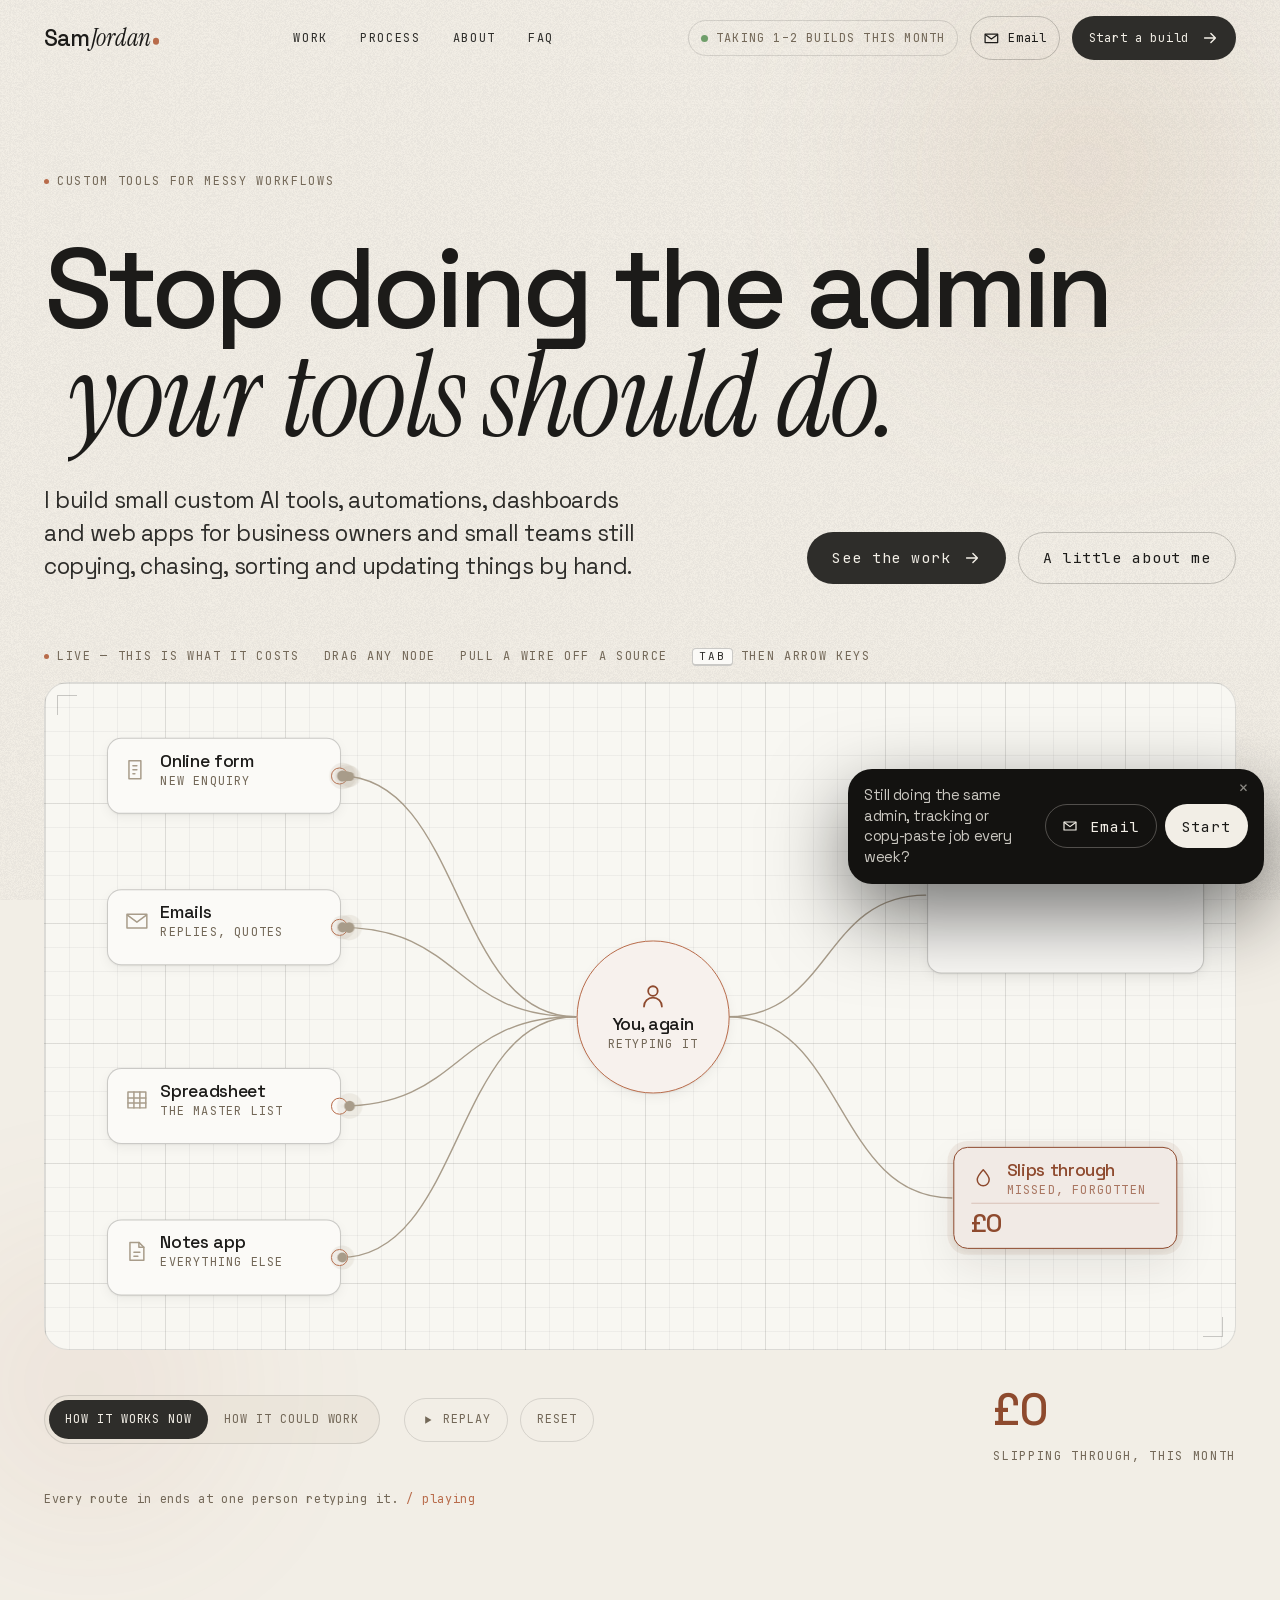
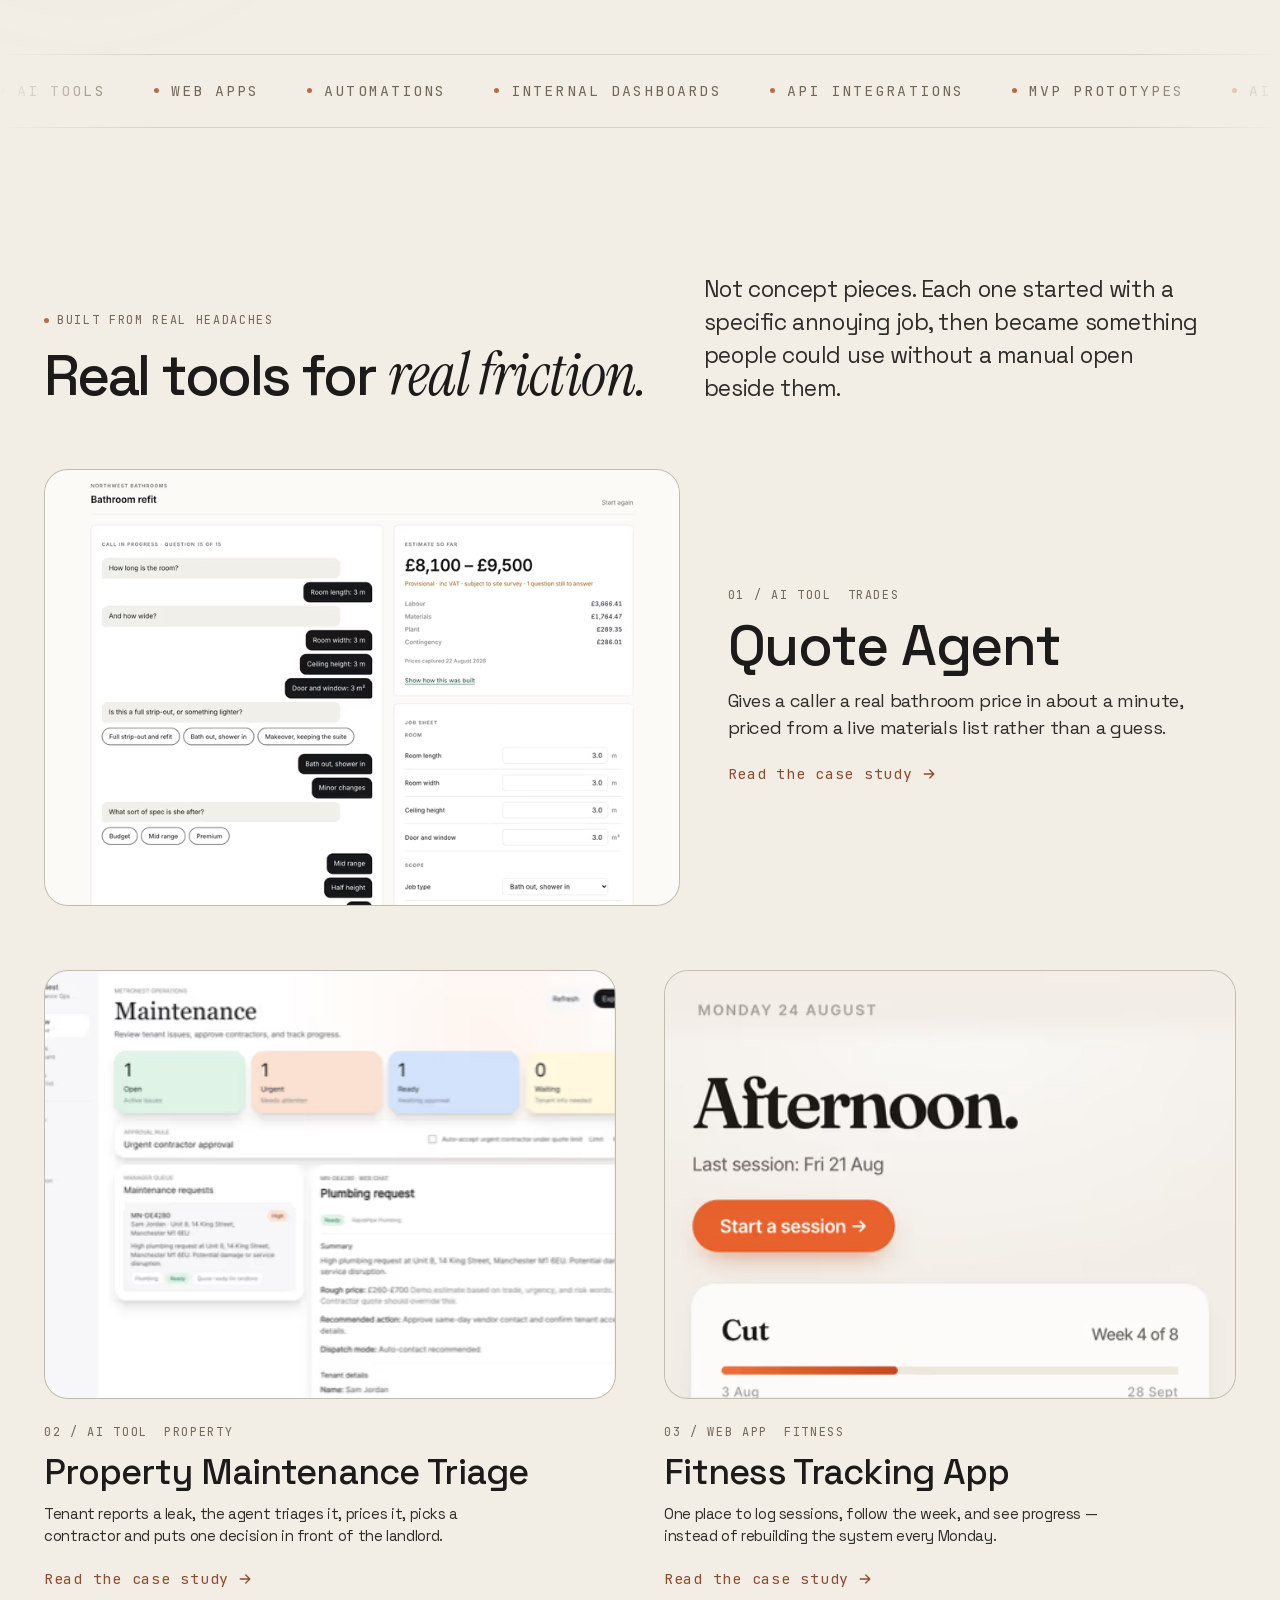
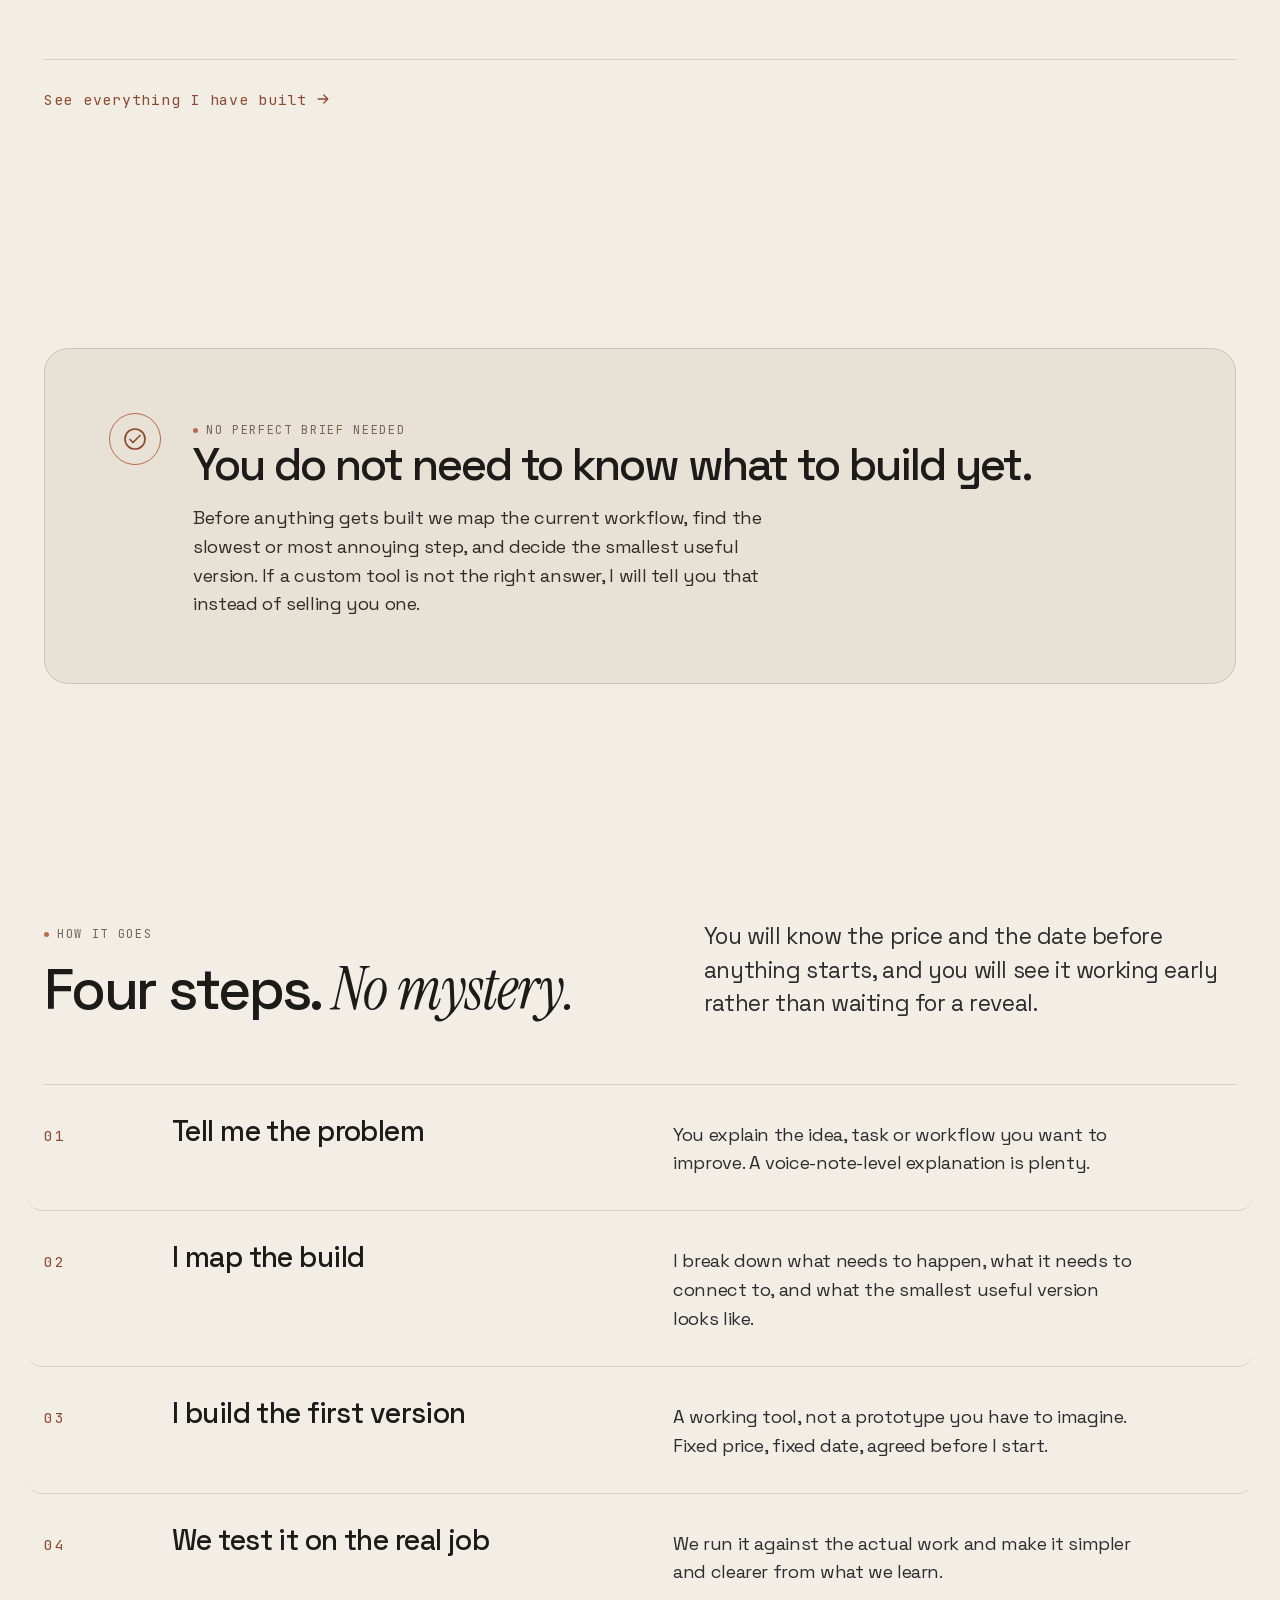
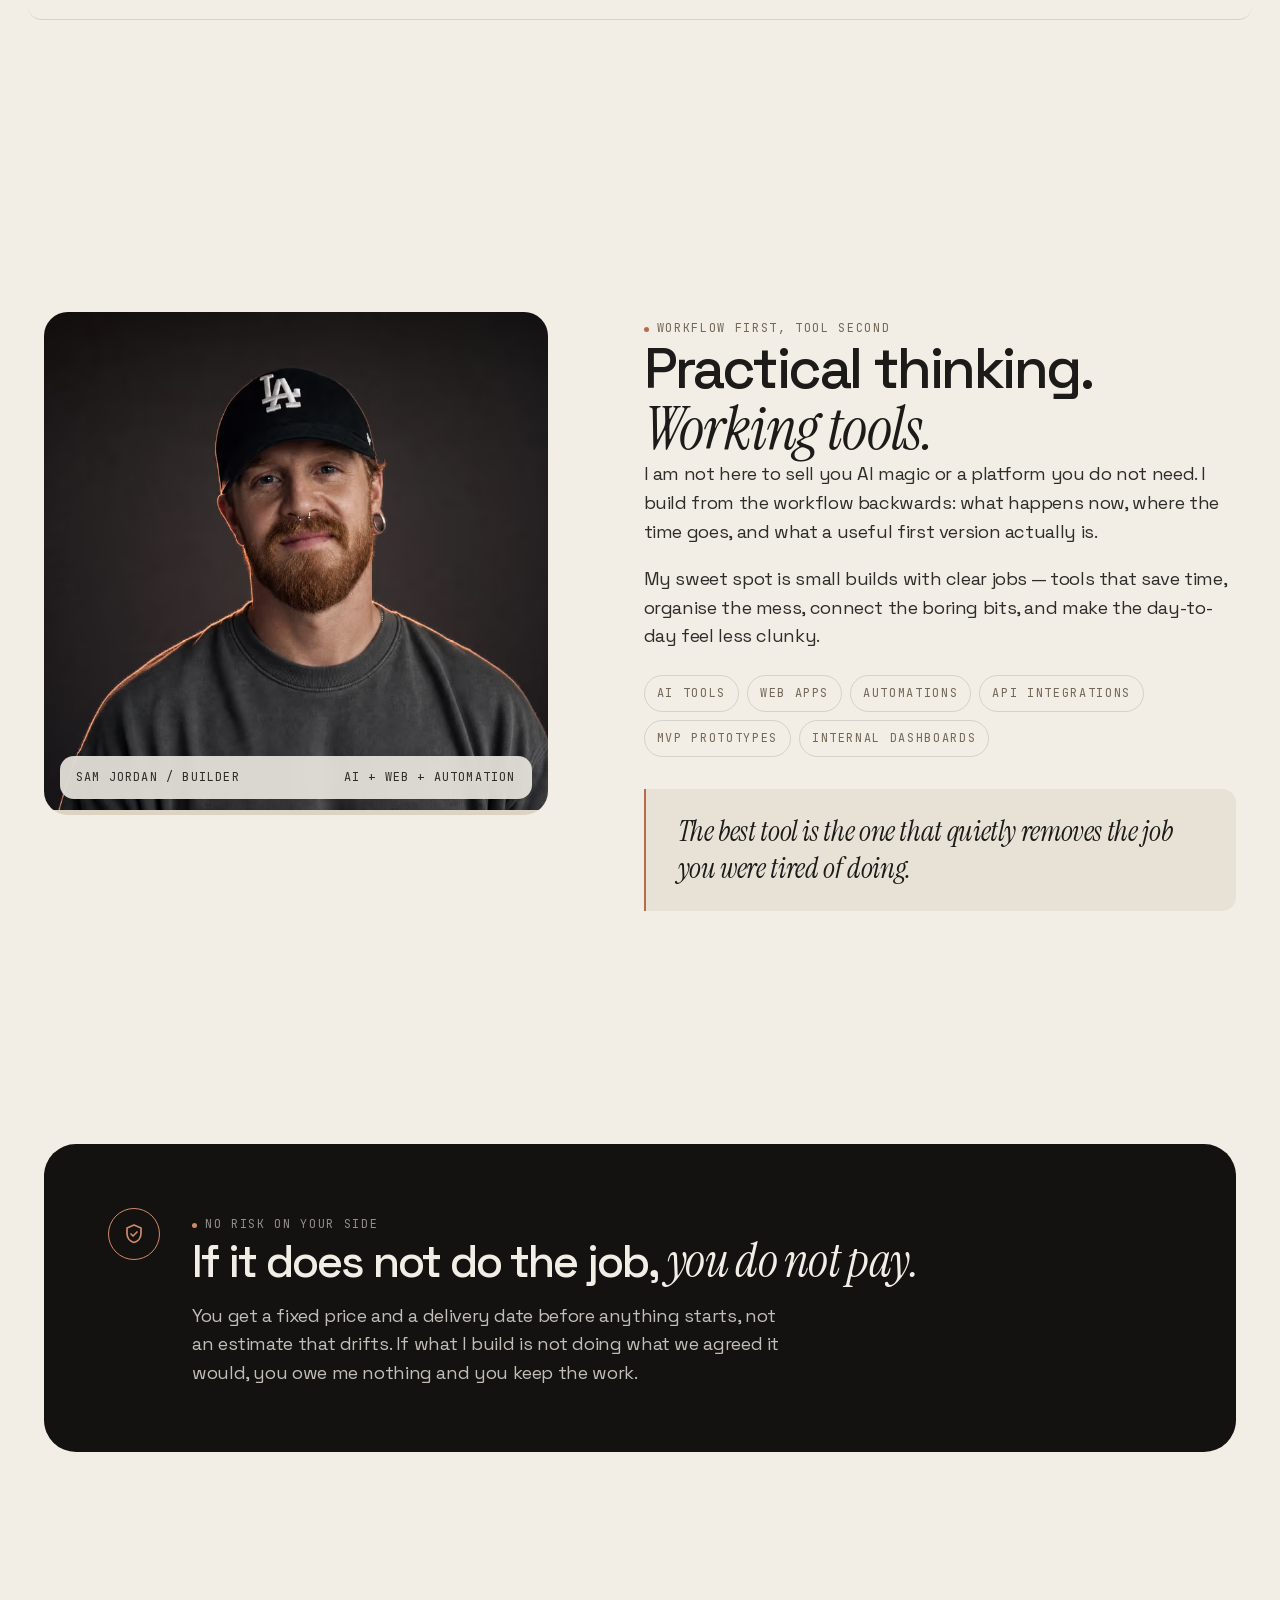
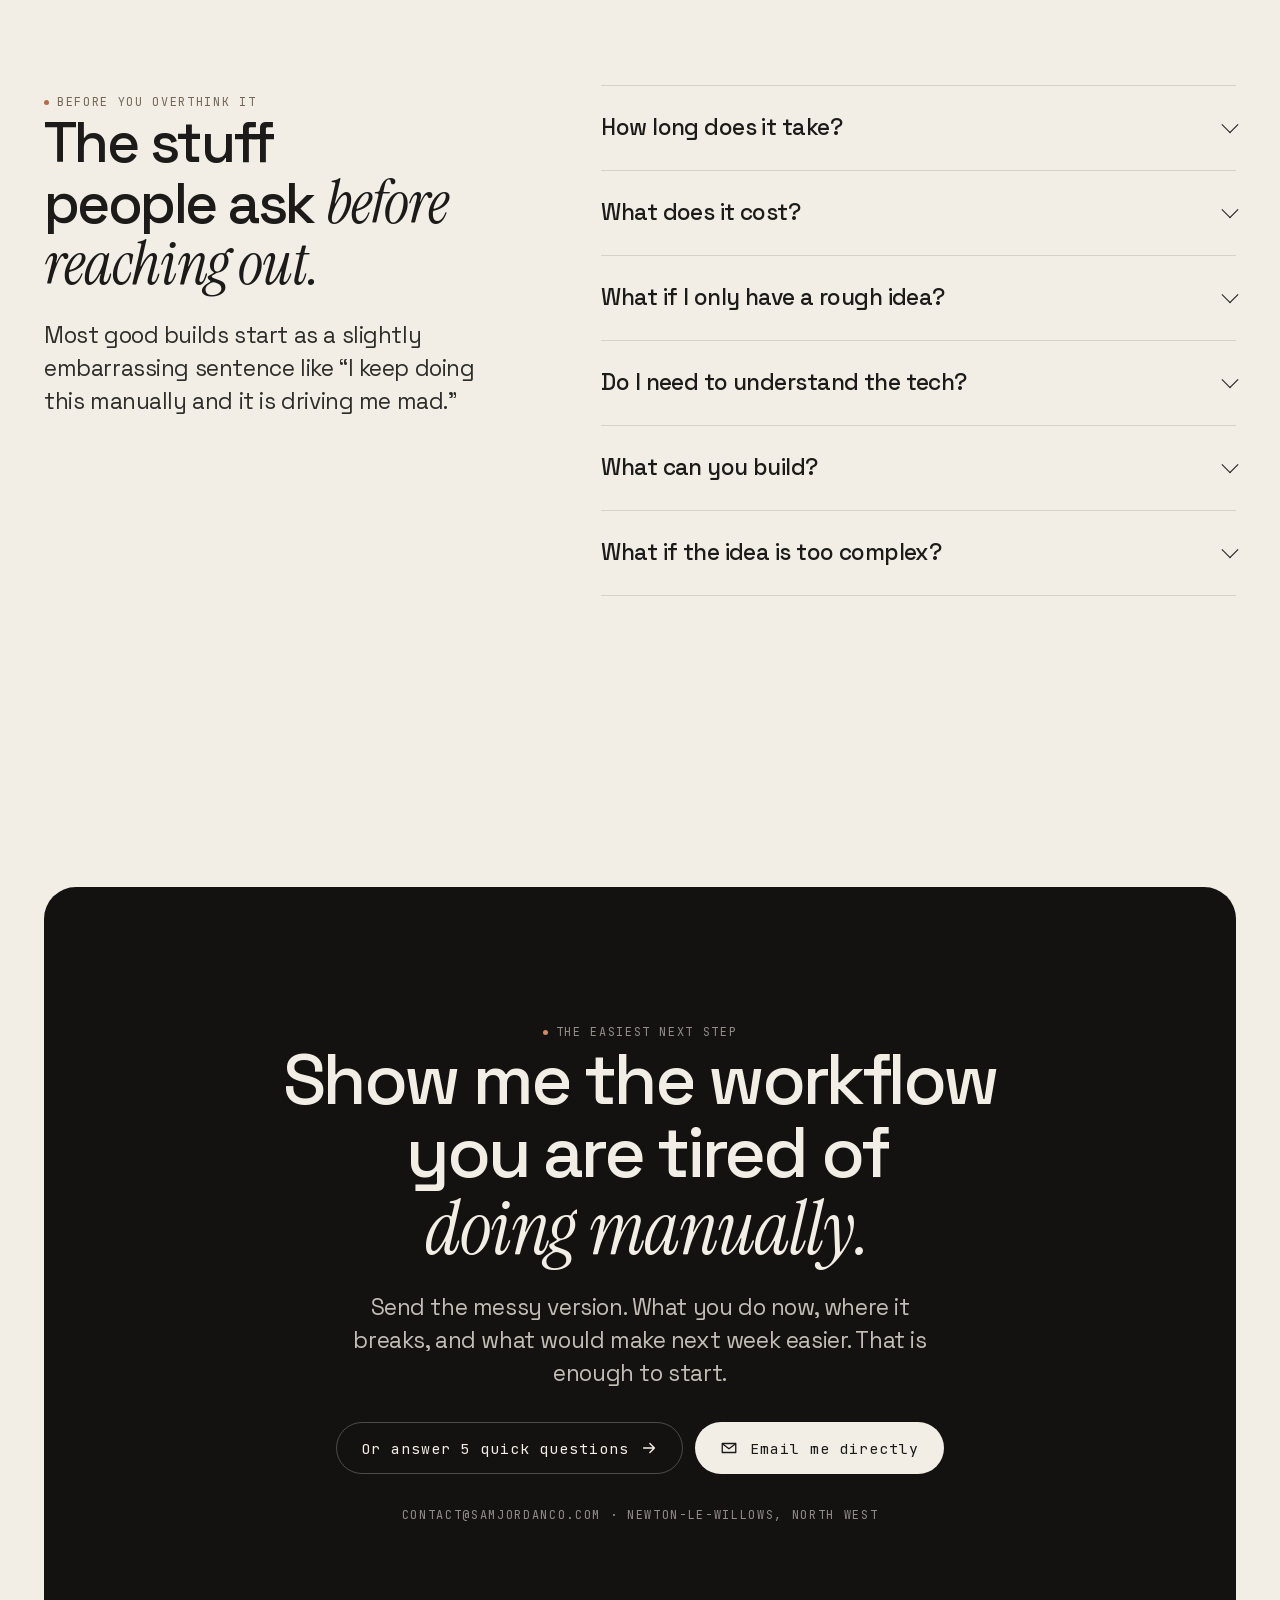
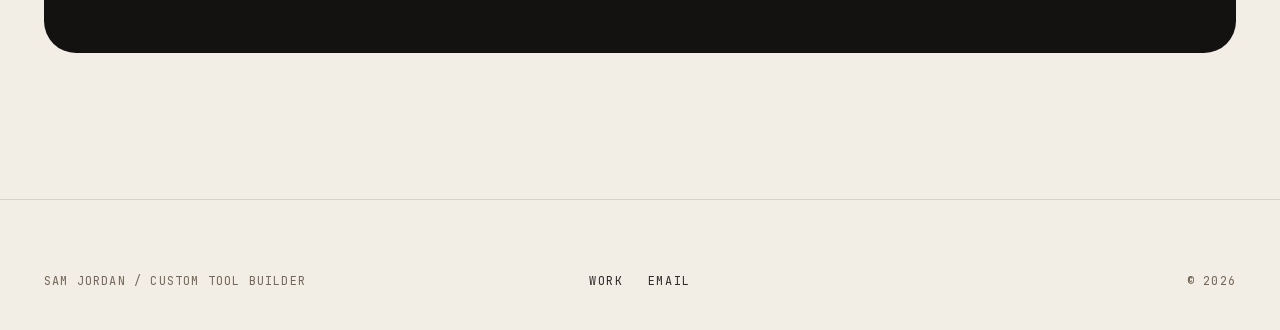
==== commit 5a585149: "Make the form fit any phone and email work without a mail client The dialog was a centred box with a" ====
--- a/index.html
+++ b/index.html
@@ -21,8 +21,8 @@
 <link rel="preload" href="/fonts/instrument-serif-400-italic.woff2" as="font" type="font/woff2" crossorigin>
 <link rel="preload" href="/fonts/jetbrains-mono-400.woff2" as="font" type="font/woff2" crossorigin>
 
-  <script type="module" crossorigin src="/assets/main-DqmPZyJP.js"></script>
-  <link rel="stylesheet" crossorigin href="/assets/main-BvOAmeYd.css">
+  <script type="module" crossorigin src="/assets/main-DzwjUKZM.js"></script>
+  <link rel="stylesheet" crossorigin href="/assets/main-dNDRcjI7.css">
 </head>
 <body>
 
--- a/assets/main-dNDRcjI7.css
+++ b/assets/main-dNDRcjI7.css
@@ -0,0 +1 @@
+@font-face{font-family:Space Grotesk;font-style:normal;font-weight:400;font-display:swap;src:url(/fonts/space-grotesk-400.woff2) format("woff2");unicode-range:U+0000-00FF,U+0131,U+0152-0153,U+02BB-02BC,U+02C6,U+02DA,U+02DC,U+0304,U+0308,U+0329,U+2000-206F,U+20AC,U+2122,U+2191,U+2193,U+2212,U+2215,U+FEFF,U+FFFD}@font-face{font-family:Space Grotesk;font-style:normal;font-weight:500;font-display:swap;src:url(/fonts/space-grotesk-500.woff2) format("woff2");unicode-range:U+0000-00FF,U+0131,U+0152-0153,U+02BB-02BC,U+02C6,U+02DA,U+02DC,U+0304,U+0308,U+0329,U+2000-206F,U+20AC,U+2122,U+2191,U+2193,U+2212,U+2215,U+FEFF,U+FFFD}@font-face{font-family:"Instrument Serif";font-style:italic;font-weight:400;font-display:swap;src:url(/fonts/instrument-serif-400-italic.woff2) format("woff2");unicode-range:U+0000-00FF,U+0131,U+0152-0153,U+02BB-02BC,U+02C6,U+02DA,U+02DC,U+0304,U+0308,U+0329,U+2000-206F,U+20AC,U+2122,U+2191,U+2193,U+2212,U+2215,U+FEFF,U+FFFD}@font-face{font-family:JetBrains Mono;font-style:normal;font-weight:400;font-display:swap;src:url(/fonts/jetbrains-mono-400.woff2) format("woff2");unicode-range:U+0000-00FF,U+0131,U+0152-0153,U+02BB-02BC,U+02C6,U+02DA,U+02DC,U+0304,U+0308,U+0329,U+2000-206F,U+20AC,U+2122,U+2191,U+2193,U+2212,U+2215,U+FEFF,U+FFFD}@font-face{font-family:Space Grotesk Fallback;src:local("Arial"),local("Helvetica Neue"),local("Liberation Sans");size-adjust:108.63%;ascent-override:90.21%;descent-override:26.7%;line-gap-override:0%}@font-face{font-family:"Instrument Serif Fallback";src:local("Georgia"),local("Times New Roman"),local("Liberation Serif");size-adjust:90.88%;ascent-override:99.03%;descent-override:27.51%;line-gap-override:0%}@font-face{font-family:JetBrains Mono Fallback;src:local("Menlo"),local("Consolas"),local("DejaVu Sans Mono");size-adjust:99.66%;ascent-override:102.35%;descent-override:30.1%;line-gap-override:0%}:root{--bone: #f2eee6;--stone: #e8e2d6;--stone-warm: #dcd4c3;--taupe: #a89c8a;--taupe-text: #736858;--charcoal: #2e2d2a;--black: #1c1b19;--rust: #b86b4a;--rust-deep: #8e4a2e;--rust-light: #d08a68;--white: #fbfaf7;--ink: #131210;--ink-raised: #1c1b19;--surface: var(--bone);--surface-subtle: var(--stone);--surface-raised: var(--white);--text: var(--black);--text-secondary: var(--charcoal);--text-muted: var(--taupe-text);--accent: var(--rust);--accent-strong: var(--rust-deep);--line: rgba(28, 27, 25, .13);--line-strong: rgba(28, 27, 25, .22);--focus: var(--rust-deep);--dark-surface: var(--ink);--dark-text: var(--bone);--dark-text-muted: rgba(242, 238, 230, .56);--dark-line: rgba(242, 238, 230, .14);--font-display: "Space Grotesk", "Space Grotesk Fallback", "Helvetica Neue", Arial, sans-serif;--font-body: "Space Grotesk", "Space Grotesk Fallback", "Helvetica Neue", Arial, sans-serif;--font-editorial: "Instrument Serif", "Instrument Serif Fallback", Georgia, serif;--font-mono: "JetBrains Mono", "JetBrains Mono Fallback", ui-monospace, Menlo, monospace;--step--2: clamp(.69rem, .67rem + .09vw, .75rem);--step--1: clamp(.83rem, .8rem + .16vw, .94rem);--step-0: clamp(1rem, .95rem + .24vw, 1.17rem);--step-1: clamp(1.2rem, 1.12rem + .38vw, 1.46rem);--step-2: clamp(1.44rem, 1.32rem + .58vw, 1.83rem);--step-3: clamp(1.73rem, 1.55rem + .86vw, 2.29rem);--step-4: clamp(2.07rem, 1.82rem + 1.25vw, 2.86rem);--step-5: clamp(2.49rem, 2.13rem + 1.78vw, 3.58rem);--step-6: clamp(2.99rem, 2.49rem + 2.5vw, 4.47rem);--step-7: clamp(3.58rem, 2.9rem + 3.44vw, 5.59rem);--step-8: clamp(4.3rem, 3.35rem + 4.72vw, 6.99rem);--step-9: clamp(5.16rem, 3.86rem + 6.45vw, 8.74rem);--leading-tight: .94;--leading-display: 1.02;--leading-body: 1.58;--tracking-display: -.045em;--tracking-tight: -.02em;--tracking-mono: .14em;--s1: .25rem;--s2: .5rem;--s3: .75rem;--s4: 1rem;--s5: 1.5rem;--s6: 2rem;--s7: 3rem;--s8: 4rem;--s9: 6rem;--s10: 8rem;--chapter-gap: clamp(5rem, 3.5rem + 7vw, 11rem);--radius-xs: .25rem;--radius-sm: .5rem;--radius-md: .875rem;--radius-lg: 1.5rem;--radius-xl: 2rem;--radius-pill: 999rem;--measure: 38rem;--max-width: 82rem;--max-width-wide: 96rem;--gutter: clamp(1.25rem, .75rem + 2.5vw, 3.5rem);--ease-out-expo: cubic-bezier(.16, 1, .3, 1);--ease-out-quart: cubic-bezier(.25, 1, .5, 1);--ease-in-out-quint: cubic-bezier(.83, 0, .17, 1);--ease-out-back: cubic-bezier(.34, 1.56, .64, 1);--ease-linear-spring: linear( 0, .006, .025 2.8%, .101 6.1%, .539 18.9%, .721 25.3%, .849 31.5%, .937 38.1%, .968 41.8%, .991 45.7%, 1.006 50.1%, 1.015 55%, 1.017 63.9%, 1.001 );--dur-fast: .2s;--dur-base: .42s;--dur-slow: .8s;--dur-cinematic: 1.4s;--shadow-sm: 0 1px 2px rgba(28, 27, 25, .06), 0 4px 12px rgba(28, 27, 25, .05);--shadow-md: 0 2px 6px rgba(28, 27, 25, .06), 0 18px 44px rgba(28, 27, 25, .09);--shadow-lg: 0 4px 12px rgba(28, 27, 25, .07), 0 40px 90px rgba(28, 27, 25, .13);--shadow-dark: 0 30px 80px rgba(0, 0, 0, .55);--grain-opacity: .045;--z-grain: 1;--z-content: 2;--z-nav: 60;--z-cursor: 90;--z-modal: 100}[data-chapter=dark]{--surface: var(--dark-surface);--surface-subtle: var(--ink-raised);--surface-raised: var(--ink-raised);--text: var(--dark-text);--text-secondary: rgba(242, 238, 230, .78);--text-muted: var(--dark-text-muted);--line: var(--dark-line);--line-strong: rgba(242, 238, 230, .26);--accent: var(--rust-light);--accent-strong: var(--rust);--focus: var(--rust-light);background-color:var(--surface);color:var(--text)}@media (prefers-reduced-motion: reduce){:root{--dur-fast: 1ms;--dur-base: 1ms;--dur-slow: 1ms;--dur-cinematic: 1ms}}*,*:before,*:after{box-sizing:border-box}*{margin:0}html{-webkit-text-size-adjust:100%;scroll-behavior:auto}html.lenis,html.lenis body{height:auto}.lenis.lenis-smooth{scroll-behavior:auto!important}.lenis.lenis-stopped{overflow:hidden}body{min-height:100svh;background-color:var(--surface);color:var(--text);font-family:var(--font-body);font-size:var(--step-0);line-height:var(--leading-body);letter-spacing:var(--tracking-tight);font-synthesis-weight:none;text-rendering:optimizeLegibility;-webkit-font-smoothing:antialiased;-moz-osx-font-smoothing:grayscale;overflow-x:clip}img,picture,video,canvas,svg{display:block;max-width:100%}input,button,textarea,select{font:inherit;color:inherit}p,h1,h2,h3,h4,li{overflow-wrap:break-word}a{color:inherit;text-decoration-color:color-mix(in srgb,currentColor 35%,transparent);text-underline-offset:.22em}:focus-visible{outline:2px solid var(--focus);outline-offset:3px;border-radius:var(--radius-xs)}::selection{background:color-mix(in srgb,var(--rust) 26%,transparent);color:var(--text)}h1,h2,h3,h4{font-family:var(--font-display);font-weight:500;line-height:var(--leading-display);letter-spacing:var(--tracking-display);text-wrap:balance}h1{font-size:var(--step-7);line-height:var(--leading-tight)}h2{font-size:var(--step-5)}h3{font-size:var(--step-2);letter-spacing:var(--tracking-tight)}h1 em,h2 em,h3 em,.editorial{font-family:var(--font-editorial);font-style:italic;font-weight:400;letter-spacing:-.015em;font-size:1.06em}.lede{max-width:var(--measure);font-size:var(--step-1);line-height:1.45;color:var(--text-secondary);letter-spacing:-.018em;text-wrap:pretty}.prose{max-width:var(--measure);color:var(--text-secondary);text-wrap:pretty}.prose>*+*{margin-top:1em}.label{display:inline-flex;align-items:center;gap:var(--s2);font-family:var(--font-mono);font-size:var(--step--2);font-weight:400;line-height:1;letter-spacing:var(--tracking-mono);text-transform:uppercase;color:var(--text-muted)}.label--accent{color:var(--accent-strong)}.label:before{content:"";width:.3125rem;height:.3125rem;border-radius:50%;background:var(--accent);flex:0 0 auto}.label--bare:before{display:none}.container{width:100%;max-width:var(--max-width);margin-inline:auto;padding-inline:var(--gutter)}.chapter{position:relative;padding-block:var(--chapter-gap)}.chapter--tight{padding-block:calc(var(--chapter-gap) * .6)}[data-chapter=dark]{--grain-opacity: .07}.chapter-head{display:grid;gap:var(--s5);margin-bottom:var(--s8)}@media (min-width: 56rem){.chapter-head{grid-template-columns:minmax(0,1.15fr) minmax(0,1fr);align-items:end;gap:var(--s7)}}.chapter-head h2{margin-top:var(--s3)}.rule{height:1px;border:0;background:var(--line)}.button{--button-bg: var(--charcoal);--button-fg: var(--bone);--button-border: transparent;position:relative;display:inline-flex;align-items:center;justify-content:center;gap:var(--s3);min-height:3.25rem;padding:0 var(--s5);border:1px solid var(--button-border);border-radius:var(--radius-pill);background:var(--button-bg);color:var(--button-fg);font-family:var(--font-mono);font-size:var(--step--1);letter-spacing:.06em;text-decoration:none;cursor:pointer;overflow:hidden;isolation:isolate;transition:transform var(--dur-fast) var(--ease-out-quart),border-color var(--dur-fast) var(--ease-out-quart),color var(--dur-fast) var(--ease-out-quart)}.button:before{content:"";position:absolute;top:0;right:0;bottom:0;left:0;z-index:-1;background:var(--accent-strong);transform:translate3d(0,101%,0);transition:transform var(--dur-base) var(--ease-out-expo)}.button:hover:before,.button:focus-visible:before{transform:translateZ(0)}.button:hover{color:var(--bone)}.button:active{transform:scale(.98)}.button svg{width:1.125rem;height:1.125rem;flex:0 0 auto;transition:transform var(--dur-base) var(--ease-out-expo)}.button:hover svg{transform:translate3d(.25rem,0,0)}.button--ghost{--button-bg: transparent;--button-fg: var(--text);--button-border: var(--line-strong)}.button--light{--button-bg: var(--bone);--button-fg: var(--black)}.button--light:before{background:var(--white)}.button--light:hover{color:var(--black)}.link{display:inline-flex;align-items:center;gap:var(--s2);position:relative;font-family:var(--font-mono);font-size:var(--step--1);letter-spacing:.05em;text-decoration:none;color:var(--accent-strong);padding-block:var(--s1)}.link:after{content:"";position:absolute;left:0;bottom:0;width:100%;height:1px;background:currentColor;transform:scaleX(0);transform-origin:right;transition:transform var(--dur-base) var(--ease-out-expo)}.link:hover:after,.link:focus-visible:after{transform:scaleX(1);transform-origin:left}.link svg{width:1rem;height:1rem;transition:transform var(--dur-base) var(--ease-out-expo)}.link:hover svg{transform:translate3d(.25rem,0,0)}.chip{display:inline-flex;align-items:center;gap:var(--s2);padding:var(--s2) var(--s3);border:1px solid var(--line);border-radius:var(--radius-pill);font-family:var(--font-mono);font-size:var(--step--2);letter-spacing:var(--tracking-mono);text-transform:uppercase;color:var(--text-muted);white-space:nowrap}.visually-hidden{position:absolute;width:1px;height:1px;padding:0;overflow:hidden;clip-path:inset(50%);white-space:nowrap;border:0}.skip-link{position:fixed;top:var(--s4);left:var(--s4);z-index:200;padding:var(--s3) var(--s5);border-radius:var(--radius-pill);background:var(--black);color:var(--bone);font-family:var(--font-mono);font-size:var(--step--1);text-decoration:none;transform:translate3d(0,-160%,0);transition:transform var(--dur-base) var(--ease-out-expo)}.skip-link:focus-visible{transform:translateZ(0)}.grain{position:fixed;top:0;right:0;bottom:0;left:0;z-index:var(--z-grain);pointer-events:none;opacity:var(--grain-opacity);mix-blend-mode:multiply;transition:opacity var(--dur-slow) var(--ease-out-quart)}.grain canvas{width:100%;height:100%}.js [data-reveal=rise]{clip-path:inset(0 0 -20% 0)}.js [data-reveal=rise]>*{transform:translate3d(0,110%,0);transition:transform var(--dur-slow) var(--ease-out-expo),opacity var(--dur-base) var(--ease-out-quart);opacity:0;transition-delay:var(--reveal-delay, 0ms)}.js [data-reveal=rise].is-revealed>*{transform:translateZ(0);opacity:1}.js [data-reveal=fade]{opacity:0;transform:translate3d(0,1.25rem,0);transition:opacity var(--dur-slow) var(--ease-out-quart),transform var(--dur-slow) var(--ease-out-expo);transition-delay:var(--reveal-delay, 0ms)}.js [data-reveal=fade].is-revealed{opacity:1;transform:none}.js [data-reveal=wipe]>img,.js [data-reveal=wipe]>picture,.js [data-reveal=wipe]>video{clip-path:inset(0 0 100% 0);transform:scale(1.14);transition:clip-path var(--dur-cinematic) var(--ease-in-out-quint),transform calc(var(--dur-cinematic) * 1.15) var(--ease-out-expo);transition-delay:var(--reveal-delay, 0ms)}.js [data-reveal=wipe].is-revealed>img,.js [data-reveal=wipe].is-revealed>picture,.js [data-reveal=wipe].is-revealed>video{clip-path:inset(0 0 0 0);transform:scale(1)}.js [data-reveal=stagger]>*{opacity:0;transform:translate3d(0,2.5rem,0);transition:opacity var(--dur-slow) var(--ease-out-quart),transform var(--dur-slow) var(--ease-linear-spring)}.js [data-reveal=stagger].is-revealed>*{opacity:1;transform:none}.js [data-reveal=stagger]>*{transition-delay:calc(min(var(--i, 0),5)*90ms)}.split-line{display:block;overflow:hidden;padding-block:.02em}.split-char{display:inline-block;will-change:transform}.js [data-reveal=chars] .split-char{transform:translate3d(0,105%,0);transition:transform var(--dur-cinematic) var(--ease-out-expo);transition-delay:calc(var(--reveal-delay, 0ms) + var(--char-index, 0) * 14ms)}.js [data-reveal=chars].is-revealed .split-char{transform:translateZ(0)}.split-space{display:inline;white-space:pre}.scroll-progress{position:fixed;top:0;left:0;z-index:var(--z-nav);width:100%;height:2px;transform:scaleX(0);transform-origin:0 50%;background:var(--rust);pointer-events:none;will-change:transform}.cursor{position:fixed;top:0;left:0;z-index:var(--z-cursor);width:1.5rem;height:1.5rem;margin:-.75rem 0 0 -.75rem;border:1px solid var(--charcoal);border-radius:50%;pointer-events:none;opacity:0;mix-blend-mode:difference;will-change:transform;transition:width var(--dur-base) var(--ease-out-expo),height var(--dur-base) var(--ease-out-expo),margin var(--dur-base) var(--ease-out-expo),background-color var(--dur-base) var(--ease-out-quart),border-color var(--dur-base) var(--ease-out-quart),opacity var(--dur-base) var(--ease-out-quart)}.cursor.is-active{opacity:1}.cursor__label{position:absolute;top:0;right:0;bottom:0;left:0;display:grid;place-items:center;font-family:var(--font-mono);font-size:.5625rem;letter-spacing:var(--tracking-mono);text-transform:uppercase;color:var(--bone);opacity:0;transform:scale(.7);transition:opacity var(--dur-fast) var(--ease-out-quart),transform var(--dur-base) var(--ease-out-back)}.cursor.is-expanded{width:5rem;height:5rem;margin:-2.5rem 0 0 -2.5rem;background:var(--charcoal);border-color:transparent}.cursor.is-expanded .cursor__label{opacity:1;transform:scale(1)}@media (pointer: coarse){.cursor{display:none}}@media (prefers-reduced-motion: reduce){*,*:before,*:after{animation-duration:1ms!important;animation-iteration-count:1!important;transition-duration:1ms!important;scroll-behavior:auto!important}.js [data-reveal],.js [data-reveal]>*,.js [data-reveal] .split-char{opacity:1!important;transform:none!important;clip-path:none!important}.cursor{display:none}}.nav-wrap{position:fixed;top:0;left:0;right:0;z-index:var(--z-nav);padding:var(--s4) 0;transition:padding var(--dur-slow) var(--ease-out-expo),background-color var(--dur-slow) var(--ease-out-quart),box-shadow var(--dur-slow) var(--ease-out-quart)}.nav-wrap.is-stuck{padding:var(--s3) 0;background:color-mix(in srgb,var(--bone) 82%,transparent);backdrop-filter:saturate(1.4) blur(14px);-webkit-backdrop-filter:saturate(1.4) blur(14px);box-shadow:0 1px 0 var(--line)}.nav-wrap.is-hidden{transform:translate3d(0,-110%,0);transition:transform var(--dur-base) var(--ease-in-out-quint)}.nav{display:flex;align-items:center;justify-content:space-between;gap:var(--s4)}.brand{display:inline-flex;align-items:baseline;gap:.06em;font-family:var(--font-display);font-size:var(--step-1);font-weight:500;letter-spacing:-.04em;text-decoration:none;color:var(--text);white-space:nowrap}.brand em{font-family:var(--font-editorial);font-style:italic;font-size:1.08em;letter-spacing:-.01em}.brand-dot{width:.3em;height:.3em;border-radius:50%;background:var(--rust);transform:translateY(-.05em);transition:transform var(--dur-base) var(--ease-out-back)}.brand:hover .brand-dot{transform:translateY(-.05em) scale(1.5)}.nav-links{display:none;align-items:center;gap:var(--s6)}@media (min-width: 60rem){.nav-links{display:flex}}.nav-link{position:relative;font-family:var(--font-mono);font-size:var(--step--2);letter-spacing:var(--tracking-mono);text-transform:uppercase;text-decoration:none;color:var(--text-secondary);padding-block:var(--s2);transition:color var(--dur-fast) var(--ease-out-quart)}.nav-link:after{content:"";position:absolute;left:0;bottom:0;width:100%;height:1px;background:var(--rust);transform:scaleX(0);transform-origin:right;transition:transform var(--dur-base) var(--ease-out-expo)}.nav-link:hover,.nav-link[aria-current=page]{color:var(--text)}.nav-link:hover:after,.nav-link[aria-current=page]:after{transform:scaleX(1);transform-origin:left}.nav-actions{display:inline-flex;align-items:center;gap:var(--s3)}.nav .button{min-height:2.75rem;padding-inline:var(--s4);font-size:var(--step--2)}.availability{display:none;align-items:center;gap:var(--s2);padding:var(--s2) var(--s3);border:1px solid var(--line);border-radius:var(--radius-pill);font-family:var(--font-mono);font-size:var(--step--2);letter-spacing:.1em;text-transform:uppercase;color:var(--text-muted);white-space:nowrap}@media (min-width: 72rem){.availability{display:inline-flex}}.availability:before{content:"";width:.4375rem;height:.4375rem;border-radius:50%;background:#6f9e6a;box-shadow:0 0 #6f9e6a8c;animation:availability-pulse 2.6s var(--ease-out-quart) infinite}@keyframes availability-pulse{0%{box-shadow:0 0 #6f9e6a80}70%{box-shadow:0 0 0 .5rem #6f9e6a00}to{box-shadow:0 0 #6f9e6a00}}.footer{padding-block:var(--s8) var(--s6);border-top:1px solid var(--line)}.footer-inner{display:grid;gap:var(--s5)}@media (min-width: 56rem){.footer-inner{grid-template-columns:1fr auto 1fr;align-items:center}.footer-inner>:last-child{justify-self:end}}.footer-meta{font-family:var(--font-mono);font-size:var(--step--2);letter-spacing:.1em;text-transform:uppercase;color:var(--text-muted)}.footer-links{display:flex;gap:var(--s5);flex-wrap:wrap}.nav-wrap.is-inverted .brand,.nav-wrap.is-inverted .nav-link{color:var(--bone)}.nav-wrap.is-inverted .nav-link{color:#f2eee6b8}.nav-wrap.is-inverted .nav-link:hover,.nav-wrap.is-inverted .nav-link[aria-current=page]{color:var(--bone)}.nav-wrap.is-inverted .availability{border-color:#f2eee633;color:#f2eee6a8}.nav-wrap.is-inverted .button{--button-bg: var(--bone);--button-fg: var(--black)}.nav-wrap.is-inverted .button:before{background:var(--white)}.nav-wrap.is-inverted .button:hover{color:var(--black)}.nav-wrap.is-stuck.is-inverted{background:color-mix(in srgb,var(--ink) 82%,transparent);box-shadow:0 1px #f2eee61f}.nav .button.nav-email{padding-inline:var(--s3);gap:var(--s2)}.nav-email svg{width:1.05rem;height:1.05rem}@media (max-width: 26rem){.nav-email-label{position:absolute;width:1px;height:1px;overflow:hidden;clip-path:inset(50%);white-space:nowrap}.nav .button.nav-email{padding-inline:var(--s3)}}.hero{position:relative;padding-top:clamp(7rem,5rem + 9vw,11rem);padding-bottom:var(--chapter-gap);overflow:clip}.hero-field{position:absolute;border-radius:50%;filter:blur(80px);opacity:.5;pointer-events:none;z-index:0;will-change:transform}.hero-field--one{width:42vw;height:42vw;top:-8vw;right:-6vw;background:radial-gradient(circle,rgba(199,169,139,.5),transparent 68%);animation:field-drift-a 26s var(--ease-out-quart) infinite alternate}.hero-field--two{width:34vw;height:34vw;bottom:4vw;left:-10vw;background:radial-gradient(circle,rgba(184,107,74,.22),transparent 66%);animation:field-drift-b 32s var(--ease-out-quart) infinite alternate}@keyframes field-drift-a{to{transform:translate3d(-5rem,4rem,0) scale(1.12)}}@keyframes field-drift-b{to{transform:translate3d(6rem,-3rem,0) scale(.92)}}.hero-inner{position:relative;z-index:var(--z-content)}.hero-top{display:grid;gap:var(--s6);margin-bottom:var(--s8)}.hero h1{font-size:var(--step-8);max-width:16ch;margin-top:var(--s4)}.hero-foot{display:grid;gap:var(--s5);align-items:end}@media (min-width: 56rem){.hero-foot{grid-template-columns:minmax(0,1fr) auto;gap:var(--s7)}}.hero-actions{display:flex;flex-wrap:wrap;gap:var(--s3)}.hero-hint{display:flex;flex-wrap:wrap;align-items:center;gap:var(--s2) var(--s5);margin-bottom:var(--s4)}.hero-hint kbd{display:inline-flex;align-items:center;padding:.15rem .4rem;border:1px solid var(--line-strong);border-bottom-width:2px;border-radius:var(--radius-xs);background:var(--surface-raised);font-family:var(--font-mono);font-size:.6875rem;color:var(--text-secondary)}.marquee{position:relative;padding-block:var(--s5);border-block:1px solid var(--line);overflow:hidden;-webkit-mask-image:linear-gradient(to right,transparent,#000 12%,#000 88%,transparent);mask-image:linear-gradient(to right,transparent,#000 12%,#000 88%,transparent)}.marquee__track{display:flex;width:max-content;gap:var(--s7);animation:marquee 42s linear infinite}.marquee:hover .marquee__track{animation-play-state:paused}@keyframes marquee{to{transform:translate3d(-50%,0,0)}}.marquee__item{display:inline-flex;align-items:center;gap:var(--s3);font-family:var(--font-mono);font-size:var(--step--1);letter-spacing:var(--tracking-mono);text-transform:uppercase;color:var(--text-muted);white-space:nowrap}.marquee__item:before{content:"";width:.3125rem;height:.3125rem;border-radius:50%;background:var(--rust);flex:0 0 auto}@media (prefers-reduced-motion: reduce){.marquee__track,.hero-field{animation:none}}.machine{position:relative;container-type:inline-size}[data-workflow-machine]:empty{display:block;aspect-ratio:1 / .71}@media (max-width: 47.99rem){[data-workflow-machine]:empty{aspect-ratio:1 / 2.24}}.machine__stage{position:relative;width:100%;border:1px solid var(--line);border-radius:var(--radius-lg);background-color:color-mix(in srgb,var(--surface-raised) 72%,var(--surface));background-image:linear-gradient(to right,color-mix(in srgb,var(--charcoal) 5%,transparent) 1px,transparent 1px),linear-gradient(to bottom,color-mix(in srgb,var(--charcoal) 5%,transparent) 1px,transparent 1px),linear-gradient(to right,color-mix(in srgb,var(--charcoal) 9%,transparent) 1px,transparent 1px),linear-gradient(to bottom,color-mix(in srgb,var(--charcoal) 9%,transparent) 1px,transparent 1px);background-size:24px 24px,24px 24px,120px 120px,120px 120px;overflow:hidden;touch-action:none;cursor:grab;isolation:isolate}.machine__stage.is-dragging{cursor:grabbing}.machine__stage:before,.machine__stage:after{content:"";position:absolute;width:1.25rem;height:1.25rem;border:1px solid var(--line-strong);pointer-events:none;z-index:5}.machine__stage:before{top:.75rem;left:.75rem;border-right:0;border-bottom:0}.machine__stage:after{right:.75rem;bottom:.75rem;border-left:0;border-top:0}.machine__wires{position:absolute;top:0;right:0;bottom:0;left:0;width:100%;height:100%;overflow:visible;pointer-events:none;z-index:1}.machine__wire{fill:none;stroke:var(--taupe);stroke-width:1.4;stroke-linecap:round;opacity:0;transition:opacity var(--dur-base) var(--ease-out-quart),stroke var(--dur-base) var(--ease-out-quart);vector-effect:non-scaling-stroke}.machine__wire.is-active{opacity:1}[data-mode=after] .machine__wire.is-active{stroke:var(--rust);stroke-width:1.6;stroke-dasharray:5 7;animation:wire-flow 1.1s linear infinite}@keyframes wire-flow{to{stroke-dashoffset:-12}}.machine__wire--live{stroke:var(--rust);stroke-width:1.6;stroke-dasharray:4 5;opacity:1}.machine__packets{position:absolute;top:0;right:0;bottom:0;left:0;pointer-events:none;z-index:3}.machine__node{position:absolute;top:0;left:0;z-index:2;width:calc(var(--node-w, 196px) * var(--scale, 1));min-height:calc(var(--node-h, 64px) * var(--scale, 1));padding:calc(.625rem * var(--scale, 1)) calc(.875rem * var(--scale, 1));border:1px solid var(--line-strong);border-radius:calc(.75rem * var(--scale, 1));background:var(--surface-raised);box-shadow:var(--shadow-sm);opacity:0;visibility:hidden;pointer-events:none;cursor:grab;transition:box-shadow var(--dur-base) var(--ease-out-quart),border-color var(--dur-base) var(--ease-out-quart),background-color var(--dur-base) var(--ease-out-quart);will-change:transform,opacity}.machine__node.is-present{pointer-events:auto}.machine__node.is-dragging{cursor:grabbing;box-shadow:var(--shadow-lg);border-color:var(--rust);z-index:4}.machine__node.is-detached{border-style:dashed;opacity:.5}.machine__node.is-hit{animation:node-hit .42s var(--ease-out-expo)}@keyframes node-hit{0%{box-shadow:var(--shadow-sm)}22%{box-shadow:0 0 0 3px color-mix(in srgb,var(--rust) 26%,transparent),var(--shadow-md)}to{box-shadow:var(--shadow-sm)}}.machine__node-body{display:flex;align-items:center;gap:calc(.625rem * var(--scale, 1))}.machine__node-icon{width:calc(1.25rem * var(--scale, 1));height:calc(1.25rem * var(--scale, 1));flex:0 0 auto;color:var(--taupe)}.machine__node-text{display:flex;flex-direction:column;gap:calc(.125rem * var(--scale, 1));min-width:0}.machine__node-label{font-family:var(--font-display);font-size:calc(.9375rem * var(--scale, 1));font-weight:500;line-height:1.15;letter-spacing:-.02em;color:var(--text);white-space:nowrap}.machine__node-sub{font-family:var(--font-mono);font-size:calc(.625rem * var(--scale, 1));letter-spacing:.1em;text-transform:uppercase;line-height:1.2;color:var(--text-muted);white-space:nowrap}.machine__port{position:absolute;top:50%;right:calc(-.4375rem * var(--scale, 1));width:calc(.875rem * var(--scale, 1));height:calc(.875rem * var(--scale, 1));transform:translateY(-50%);padding:0;border:1px solid var(--rust);border-radius:50%;background:var(--surface-raised);cursor:crosshair;transition:transform var(--dur-fast) var(--ease-out-back),background-color var(--dur-fast) var(--ease-out-quart)}.machine__port:after{content:"";position:absolute;inset:calc(-.5rem * var(--scale, 1));border-radius:50%}.machine__port:hover,.machine__port:focus-visible{background:var(--rust);transform:translateY(-50%) scale(1.35)}@container (max-width: 759px){.machine__port{top:auto;right:50%;bottom:calc(-.4375rem * var(--scale, 1));transform:translate(50%)}.machine__port:hover,.machine__port:focus-visible{transform:translate(50%) scale(1.35)}}.machine__node--person{border-radius:50%;display:grid;place-items:center;text-align:center;border-color:var(--rust);background:color-mix(in srgb,var(--rust) 6%,var(--surface-raised))}.machine__node--person .machine__node-body{flex-direction:column;gap:calc(.25rem * var(--scale, 1))}.machine__node--person .machine__node-icon{color:var(--rust-deep);width:calc(1.5rem * var(--scale, 1));height:calc(1.5rem * var(--scale, 1))}.machine__node--hub{border-color:var(--rust);background:color-mix(in srgb,var(--rust) 5%,var(--surface-raised));box-shadow:0 0 0 calc(6px * var(--scale, 1)) color-mix(in srgb,var(--rust) 7%,transparent)}.machine__node--hub .machine__node-icon{color:var(--rust-deep);animation:hub-spin 9s linear infinite}@keyframes hub-spin{to{transform:rotate(360deg)}}.machine__node--sink{align-content:start}.machine__node--leak{border-color:var(--rust-deep);border-width:1.5px;background:color-mix(in srgb,var(--rust-deep) 9%,var(--surface-raised));box-shadow:0 0 0 calc(5px * var(--scale, 1)) color-mix(in srgb,var(--rust-deep) 8%,transparent),var(--shadow-md)}.machine__node--leak .machine__node-icon,.machine__node--leak .machine__node-label{color:var(--rust-deep)}.machine__node--leak .machine__node-sub{color:color-mix(in srgb,var(--rust-deep) 72%,transparent)}.machine__leak-value{display:block;margin-top:calc(.3125rem * var(--scale, 1));padding-top:calc(.3125rem * var(--scale, 1));border-top:1px solid color-mix(in srgb,var(--rust-deep) 26%,transparent);font-family:var(--font-display);font-size:calc(1.375rem * var(--scale, 1));font-weight:500;letter-spacing:-.04em;line-height:1;font-variant-numeric:tabular-nums;color:var(--rust-deep)}.machine__node--leak.is-leaking{border-color:var(--rust-deep);background:color-mix(in srgb,var(--rust-deep) 18%,var(--surface-raised))}[data-mode=before] .machine__node--leak:after{content:"";position:absolute;inset:calc(-4px * var(--scale, 1));border-radius:inherit;border:1px solid color-mix(in srgb,var(--rust-deep) 30%,transparent);opacity:0;animation:leak-pulse 3.2s var(--ease-out-quart) infinite;pointer-events:none}@keyframes leak-pulse{0%{opacity:.7;transform:scale(1)}70%{opacity:0;transform:scale(1.06)}to{opacity:0;transform:scale(1.06)}}.machine__rows{display:flex;flex-direction:column;gap:calc(.25rem * var(--scale, 1));margin-top:calc(.5rem * var(--scale, 1));padding-top:calc(.5rem * var(--scale, 1));border-top:1px solid var(--line)}.machine__row{display:flex;align-items:center;justify-content:space-between;gap:calc(.5rem * var(--scale, 1));font-family:var(--font-mono);font-size:calc(.5625rem * var(--scale, 1));letter-spacing:.06em;color:var(--text-muted);opacity:0;transform:translate3d(0,calc(-.375rem * var(--scale, 1)),0);transition:opacity var(--dur-base) var(--ease-out-quart),transform var(--dur-base) var(--ease-out-expo)}.machine__row.is-in{opacity:1;transform:none}.machine__row>span:first-child{color:var(--text-secondary);white-space:nowrap;overflow:hidden;text-overflow:ellipsis}.machine__queue{position:absolute;bottom:calc(-1.125rem * var(--scale, 1));left:50%;transform:translate(-50%);display:flex;gap:calc(.1875rem * var(--scale, 1))}.machine__pip{width:calc(.3125rem * var(--scale, 1));height:calc(.3125rem * var(--scale, 1));border-radius:50%;background:var(--rust-deep);opacity:0;transform:scale(.2);transition:opacity var(--dur-fast) var(--ease-out-quart),transform var(--dur-base) var(--ease-out-back)}.machine__pip.is-in{opacity:1;transform:scale(1)}.machine__controls{display:grid;gap:var(--s4);margin-top:var(--s5);grid-template-areas:"modes" "actions" "readout" "status";justify-items:start}@media (min-width: 26rem){.machine__controls{grid-template-areas:"modes modes" "actions readout" "status status";grid-template-columns:1fr auto;align-items:center}}@media (min-width: 48rem){.machine__controls{grid-template-areas:"modes actions readout" "status status status";grid-template-columns:auto auto 1fr;gap:var(--s5)}}.machine__modes{grid-area:modes;display:inline-flex;max-width:100%;padding:.25rem;border:1px solid var(--line);border-radius:var(--radius-pill);background:color-mix(in srgb,var(--surface-subtle) 60%,transparent)}.machine__mode{padding:.625rem 1rem;border:0;border-radius:var(--radius-pill);background:transparent;color:var(--text-muted);font-family:var(--font-mono);font-size:var(--step--2);letter-spacing:.08em;text-transform:uppercase;white-space:nowrap;cursor:pointer;transition:background-color var(--dur-base) var(--ease-out-quart),color var(--dur-base) var(--ease-out-quart)}.machine__mode.is-current{background:var(--charcoal);color:var(--bone)}.machine__actions{grid-area:actions;display:inline-flex;gap:var(--s3)}.machine__run,.machine__reset{display:inline-flex;align-items:center;gap:var(--s2);min-height:2.75rem;padding:0 var(--s4);border:1px solid var(--line-strong);border-radius:var(--radius-pill);background:transparent;font-family:var(--font-mono);font-size:var(--step--2);letter-spacing:.08em;text-transform:uppercase;white-space:nowrap;cursor:pointer;transition:background-color var(--dur-fast) var(--ease-out-quart),color var(--dur-fast) var(--ease-out-quart),border-color var(--dur-fast) var(--ease-out-quart)}.machine__run,.machine__reset{border-color:var(--line);color:var(--text-muted)}.machine__run:hover{background:var(--charcoal);border-color:var(--charcoal);color:var(--bone)}.machine__run svg{width:.875rem;height:.875rem}.machine__reset:hover{background:var(--charcoal);border-color:var(--charcoal);color:var(--bone)}.machine__readout{grid-area:readout;display:flex;flex-direction:column;gap:calc(var(--s1) * .5)}@media (min-width: 26rem){.machine__readout{justify-self:end;align-items:flex-end;text-align:right}}.machine__counter{font-family:var(--font-display);font-size:var(--step-4);font-weight:500;letter-spacing:-.04em;font-variant-numeric:tabular-nums;color:var(--text);transition:color var(--dur-base) var(--ease-out-quart)}.machine__counter.is-hit{animation:counter-hit .38s var(--ease-out-expo)}@keyframes counter-hit{0%{transform:translateY(0)}30%{transform:translateY(-.14em)}to{transform:translateY(0)}}[data-mode=before] .machine__counter{color:var(--rust-deep)}[data-mode=after] .machine__counter{color:var(--text)}.machine__readout{align-items:baseline}.machine__counter-label{font-family:var(--font-mono);font-size:var(--step--2);letter-spacing:var(--tracking-mono);text-transform:uppercase;color:var(--text-muted);white-space:nowrap}.machine__status{grid-area:status;margin:0;font-family:var(--font-mono);font-size:var(--step--2);letter-spacing:.06em;color:var(--text-muted);min-height:1.4em}.machine.is-autoplaying .machine__status:after{content:" / playing";color:var(--rust)}@media (prefers-reduced-motion: reduce){.machine__node--hub .machine__node-icon,.machine__wire.is-active,[data-mode=before] .machine__node--leak:after{animation:none}.machine__stage{cursor:default}}.pipeline{position:relative}.pipeline__stage{position:relative;width:100%;border:1px solid var(--line);border-radius:var(--radius-lg);background-color:color-mix(in srgb,var(--surface-raised) 70%,var(--surface));background-image:linear-gradient(to right,color-mix(in srgb,var(--charcoal) 5%,transparent) 1px,transparent 1px),linear-gradient(to bottom,color-mix(in srgb,var(--charcoal) 5%,transparent) 1px,transparent 1px);background-size:24px 24px;overflow:hidden}.pipeline__tokens{position:absolute;top:0;right:0;bottom:0;left:0;pointer-events:none}.pipeline__stage-node{position:absolute;z-index:2;transform:translate(-50%,-50%);display:flex;flex-direction:column;gap:calc(.1875rem * var(--scale, 1));padding:calc(.625rem * var(--scale, 1)) calc(.875rem * var(--scale, 1));border:1px solid var(--line-strong);border-radius:calc(.625rem * var(--scale, 1));background:var(--surface-raised);box-shadow:var(--shadow-sm);white-space:nowrap}.pipeline__stage-node.is-gate{border-color:var(--rust);background:color-mix(in srgb,var(--rust) 6%,var(--surface-raised))}.pipeline__stage-node.is-hit{animation:pipeline-hit .38s var(--ease-out-expo)}@keyframes pipeline-hit{0%{box-shadow:var(--shadow-sm)}25%{box-shadow:0 0 0 3px color-mix(in srgb,var(--rust) 24%,transparent),var(--shadow-md)}to{box-shadow:var(--shadow-sm)}}.pipeline__stage-label{font-family:var(--font-display);font-size:calc(.9375rem * var(--scale, 1));font-weight:500;letter-spacing:-.02em;line-height:1.15;color:var(--text)}.pipeline__stage-sub{font-family:var(--font-mono);font-size:calc(.625rem * var(--scale, 1));letter-spacing:.1em;text-transform:uppercase;line-height:1.2;color:var(--text-muted)}.pipeline__bin{position:absolute;z-index:2;transform:translate(-50%);margin-top:calc(1rem * var(--scale, 1));padding:calc(.5rem * var(--scale, 1)) calc(.75rem * var(--scale, 1));border:1px dashed var(--line-strong);border-radius:calc(.5rem * var(--scale, 1));white-space:nowrap}.pipeline__readout{display:flex;flex-wrap:wrap;gap:var(--s6);margin-top:var(--s5);padding-top:var(--s4);border-top:1px solid var(--line)}.pipeline__counter{display:flex;align-items:baseline;gap:var(--s2)}.pipeline__counter-value{font-family:var(--font-display);font-size:var(--step-3);font-weight:500;letter-spacing:-.04em;font-variant-numeric:tabular-nums;color:var(--accent-strong)}.pipeline__counter-value.is-hit{animation:pipeline-count .36s var(--ease-out-expo)}@keyframes pipeline-count{0%{transform:translateY(0)}30%{transform:translateY(-.14em)}to{transform:translateY(0)}}.pipeline__counter-label{font-family:var(--font-mono);font-size:var(--step--2);letter-spacing:var(--tracking-mono);text-transform:uppercase;color:var(--text-muted)}@media (prefers-reduced-motion: reduce){.pipeline__stage-node,.pipeline__counter-value{animation:none}}.about-grid{display:grid;gap:var(--s7);align-items:start}@media (min-width: 60rem){.about-grid{grid-template-columns:minmax(0,.85fr) minmax(0,1fr);gap:var(--s9)}}.portrait{position:relative;border-radius:var(--radius-lg);overflow:hidden;background:var(--stone-warm);aspect-ratio:1 / 1}.portrait img{width:100%;height:100%;object-fit:cover;will-change:transform}.portrait-note{position:absolute;left:var(--s4);right:var(--s4);bottom:var(--s4);display:flex;justify-content:space-between;gap:var(--s4);padding:var(--s3) var(--s4);border-radius:var(--radius-md);background:color-mix(in srgb,var(--bone) 88%,transparent);backdrop-filter:blur(10px);-webkit-backdrop-filter:blur(10px);font-family:var(--font-mono);font-size:var(--step--2);letter-spacing:.1em;text-transform:uppercase;color:var(--charcoal)}.skill-list{display:flex;flex-wrap:wrap;gap:var(--s2);margin-top:var(--s5)}.quote{margin-top:var(--s6);padding:var(--s5) var(--s6);border-left:2px solid var(--rust);border-radius:0 var(--radius-md) var(--radius-md) 0;background:var(--surface-subtle);font-family:var(--font-editorial);font-style:italic;font-size:var(--step-2);line-height:1.3;color:var(--text)}.process{counter-reset:step}.process-list{display:grid;gap:0;border-top:1px solid var(--line)}.process-step{counter-increment:step;display:grid;gap:var(--s3);padding-block:var(--s6);border-bottom:1px solid var(--line);transition:background-color var(--dur-base) var(--ease-out-quart)}@media (min-width: 56rem){.process-step{grid-template-columns:6rem minmax(0,1fr) minmax(0,1.2fr);gap:var(--s6);align-items:baseline;padding-inline:var(--s4);margin-inline:calc(var(--s4) * -1);border-radius:var(--radius-md)}.process-step:hover{background:color-mix(in srgb,var(--stone) 55%,transparent)}}.process-step:before{content:"0" counter(step);font-family:var(--font-mono);font-size:var(--step--1);letter-spacing:var(--tracking-mono);color:var(--rust-deep)}.process-step h3{font-size:var(--step-2)}.process-step p{color:var(--text-secondary);max-width:42ch}.statement-card{display:grid;gap:var(--s5);padding:var(--s7);border:1px solid var(--line);border-radius:var(--radius-lg);background:var(--surface-subtle)}@media (min-width: 48rem){.statement-card{grid-template-columns:auto minmax(0,1fr);gap:var(--s6);padding:var(--s8);align-items:start}}.statement-mark{display:grid;place-items:center;width:3.25rem;height:3.25rem;border:1px solid var(--rust);border-radius:50%;color:var(--rust-deep);flex:0 0 auto}.statement-mark svg{width:1.5rem;height:1.5rem}.statement-card h2{font-size:var(--step-4);margin-bottom:var(--s4)}.guarantee{border-radius:var(--radius-xl);overflow:hidden}.guarantee .statement-card{border:0;background:transparent}.guarantee .statement-mark{border-color:var(--rust-light);color:var(--rust-light)}.faq-grid{display:grid;gap:var(--s7);align-items:start}@media (min-width: 60rem){.faq-grid{grid-template-columns:minmax(0,.8fr) minmax(0,1.1fr);gap:var(--s9)}}.faq-list{border-top:1px solid var(--line)}.faq-item{border-bottom:1px solid var(--line)}.faq-item summary{display:flex;align-items:center;justify-content:space-between;gap:var(--s4);padding-block:var(--s5);font-family:var(--font-display);font-size:var(--step-1);font-weight:500;letter-spacing:-.025em;cursor:pointer;list-style:none;transition:color var(--dur-fast) var(--ease-out-quart)}.faq-item summary::-webkit-details-marker{display:none}.faq-item summary:hover{color:var(--rust-deep)}.faq-item summary:after{content:"";width:.75rem;height:.75rem;flex:0 0 auto;border-right:1.5px solid currentColor;border-bottom:1.5px solid currentColor;transform:rotate(45deg) translate(-.1em,-.1em);transition:transform var(--dur-base) var(--ease-out-expo)}.faq-item[open] summary:after{transform:rotate(-135deg) translate(-.1em,-.1em)}.faq-item p{padding-bottom:var(--s5);margin:0;max-width:56ch;color:var(--text-secondary)}.contact-card{position:relative;padding:var(--s8) var(--s6);border-radius:var(--radius-xl);overflow:hidden;text-align:center}@media (min-width: 48rem){.contact-card{padding:var(--s10) var(--s8)}}.contact-card h2{font-size:var(--step-6);max-width:18ch;margin-inline:auto}.contact-actions{display:flex;flex-wrap:wrap;gap:var(--s3);justify-content:center;margin-top:var(--s6)}.contact-meta{margin-top:var(--s6);font-family:var(--font-mono);font-size:var(--step--2);letter-spacing:var(--tracking-mono);text-transform:uppercase;color:var(--text-muted)}.sticky-cta{position:fixed;right:var(--s4);bottom:var(--s4);z-index:55;display:flex;align-items:center;gap:var(--s4);max-width:min(calc(100vw - 2rem),26rem);padding:var(--s4);border-radius:var(--radius-lg);background:var(--ink);color:var(--bone);box-shadow:var(--shadow-dark);opacity:0;transform:translate3d(0,1.5rem,0);pointer-events:none;transition:opacity var(--dur-slow) var(--ease-out-quart),transform var(--dur-slow) var(--ease-out-expo)}.sticky-cta.is-visible{opacity:1;transform:none;pointer-events:auto}.sticky-cta p{font-size:var(--step--1);line-height:1.4;color:#f2eee6d1}.sticky-cta .button{flex:0 0 auto;min-height:2.75rem;padding-inline:var(--s4);--button-bg: var(--bone);--button-fg: var(--black)}.sticky-cta .button:before{background:var(--white)}.sticky-cta .button:hover{color:var(--black)}.sticky-close{position:absolute;top:.4rem;right:.4rem;width:1.75rem;height:1.75rem;display:grid;place-items:center;border:0;border-radius:50%;background:transparent;color:#f2eee68c;font-size:1.1rem;line-height:1;cursor:pointer;transition:color var(--dur-fast) var(--ease-out-quart)}.sticky-close:hover{color:var(--bone)}@media (max-width: 32rem){.sticky-cta{flex-direction:column;align-items:stretch;text-align:left}.sticky-cta .button{width:100%}}.sticky-cta__actions{display:flex;gap:var(--s2);flex:0 0 auto}.sticky-cta__actions .button{min-height:2.75rem;padding-inline:var(--s4)}.sticky-cta__actions .button--ghost{--button-bg: transparent;--button-fg: var(--bone);--button-border: rgba(242, 238, 230, .28)}.sticky-cta__actions .button--ghost:hover{color:var(--bone)}.sticky-cta .button svg{width:1rem;height:1rem}@media (max-width: 32rem){.sticky-cta__actions{width:100%}.sticky-cta__actions .button{flex:1;justify-content:center}}.work-card{position:relative;display:grid;grid-template-rows:auto 1fr;gap:var(--s5);text-decoration:none;color:inherit;border-radius:var(--radius-lg);isolation:isolate}.work-card__media{position:relative;aspect-ratio:4 / 3;border:1px solid var(--line);border-radius:var(--radius-lg);background:var(--stone-warm);overflow:hidden}.work-card__media picture,.work-card__media img,.work-card__media .media-placeholder{width:100%;height:100%}.work-card__media img{object-fit:cover;object-position:top center;transition:transform var(--dur-cinematic) var(--ease-out-expo);will-change:transform}.work-card:hover .work-card__media img{transform:scale(1.045)}.work-card__media:after{content:"";position:absolute;top:0;right:0;bottom:0;left:0;background:linear-gradient(to top,rgba(142,74,46,.28),transparent 62%);opacity:0;transition:opacity var(--dur-base) var(--ease-out-quart)}.work-card:hover .work-card__media:after{opacity:1}.work-card__body{display:flex;flex-direction:column;gap:var(--s3);align-items:start}.work-card__meta{display:flex;flex-wrap:wrap;gap:var(--s2) var(--s4);font-family:var(--font-mono);font-size:var(--step--2);letter-spacing:var(--tracking-mono);text-transform:uppercase;color:var(--text-muted)}.work-card :is(h2,h3){font-size:var(--step-3);transition:color var(--dur-fast) var(--ease-out-quart)}.work-card:hover :is(h2,h3){color:var(--accent-strong)}.work-card__body p{max-width:46ch;color:var(--text-secondary);font-size:var(--step--1);line-height:1.5}.work-card__cta{margin-top:auto;padding-top:var(--s2)}.work-card__cta:after{content:"";position:absolute;top:0;right:0;bottom:0;left:0;border-radius:inherit}.work-card:focus-visible{outline:2px solid var(--focus);outline-offset:6px}.media-placeholder{display:block;background-color:var(--stone-warm);background-image:linear-gradient(to right,rgba(28,27,25,.06) 1px,transparent 1px),linear-gradient(to bottom,rgba(28,27,25,.06) 1px,transparent 1px);background-size:22px 22px}.media-placeholder:after{content:"";position:absolute;top:0;right:0;bottom:0;left:0;background:radial-gradient(circle at 50% 45%,rgba(184,107,74,.18),transparent 60%)}.work-strip{display:grid;gap:var(--s7)}@media (min-width: 52rem){.work-strip{grid-template-columns:repeat(2,minmax(0,1fr));gap:var(--s8) var(--s7)}.work-card--large{grid-column:1 / -1;grid-template-columns:minmax(0,1.25fr) minmax(0,1fr);grid-template-rows:auto;gap:var(--s7);align-items:center}.work-card--large .work-card__media{aspect-ratio:16 / 11}.work-card--large :is(h2,h3){font-size:var(--step-5)}.work-card--large .work-card__body p{font-size:var(--step-0)}}.work-more{margin-top:var(--s8);padding-top:var(--s5);border-top:1px solid var(--line)}.gallery-hero{padding-top:clamp(8rem,6rem + 8vw,12rem);padding-bottom:var(--s8)}.gallery-hero h1{font-size:var(--step-8);max-width:14ch}.gallery-count{font-family:var(--font-mono);font-size:var(--step--2);letter-spacing:var(--tracking-mono);text-transform:uppercase;color:var(--text-muted)}.filters{display:flex;flex-wrap:wrap;gap:var(--s2);margin-block:var(--s6) var(--s8)}.filter{display:inline-flex;align-items:center;gap:var(--s2);min-height:2.75rem;padding:0 var(--s4);border:1px solid var(--line);border-radius:var(--radius-pill);background:transparent;color:var(--text-secondary);font-family:var(--font-mono);font-size:var(--step--2);letter-spacing:.08em;text-transform:uppercase;cursor:pointer;transition:background-color var(--dur-fast) var(--ease-out-quart),color var(--dur-fast) var(--ease-out-quart),border-color var(--dur-fast) var(--ease-out-quart)}.filter span{color:var(--text-muted);font-size:.85em}.filter:hover{border-color:var(--line-strong);color:var(--text)}.filter.is-current{background:var(--accent-strong);border-color:var(--accent-strong);color:var(--bone)}.filter.is-current span{color:#f2eee6cc}.gallery-grid{display:grid;gap:var(--s8) var(--s6);grid-template-columns:repeat(auto-fill,minmax(min(100%,20rem),1fr))}.work-card.is-filtered-out{display:none}.gallery-empty{padding:var(--s9) 0;text-align:center;color:var(--text-muted)}.work-card__media--contain{display:grid;place-items:center;padding:var(--s5);background-color:color-mix(in srgb,var(--surface-raised) 70%,var(--surface));background-image:linear-gradient(to right,color-mix(in srgb,var(--charcoal) 5%,transparent) 1px,transparent 1px),linear-gradient(to bottom,color-mix(in srgb,var(--charcoal) 5%,transparent) 1px,transparent 1px);background-size:22px 22px}.work-card__media--contain picture,.work-card__media--contain img{width:100%;height:auto;max-height:100%;object-fit:contain}.work-card__media--contain:after{display:none}.cs-hero{position:relative;padding-top:clamp(8rem,6rem + 8vw,13rem);padding-bottom:var(--chapter-gap);overflow:clip}.cs-hero__meta{display:flex;flex-wrap:wrap;gap:var(--s2) var(--s5);margin-bottom:var(--s5)}.cs-hero h1{font-size:var(--step-8);max-width:15ch}.cs-hero__tagline{max-width:46ch;margin-top:var(--s6);font-size:var(--step-2);line-height:1.35;letter-spacing:-.025em;color:var(--text-secondary);text-wrap:pretty}.cs-hero__media{margin-top:var(--s8);border-radius:var(--radius-xl);overflow:hidden;border:1px solid var(--line);aspect-ratio:16 / 9;background:var(--ink-raised)}.cs-hero__media img,.cs-hero__media video{width:100%;height:100%;object-fit:cover;object-position:top center}.cs-section{padding-block:var(--chapter-gap)}.cs-grid{display:grid;gap:var(--s5)}@media (min-width: 56rem){.cs-grid{grid-template-columns:14rem minmax(0,1fr);gap:var(--s8);align-items:start}}.cs-grid h2{font-size:var(--step-4);position:sticky;top:7rem}@media (max-width: 55.99rem){.cs-grid h2{position:static}}.cs-body{max-width:40rem;font-size:var(--step-1);line-height:1.55;color:var(--text-secondary);text-wrap:pretty}.cs-body>*+*{margin-top:var(--s5)}.metrics{display:grid;grid-template-columns:repeat(auto-fit,minmax(min(100%,9rem),1fr));gap:var(--s4);margin:0;padding-top:var(--s6);border-top:1px solid var(--line)}.metric{display:flex;flex-direction:column-reverse;gap:var(--s2)}.metric dd{margin:0;font-family:var(--font-display);font-size:var(--step-4);font-weight:500;letter-spacing:-.045em;line-height:1;color:var(--accent-strong)}.metric dt{font-family:var(--font-mono);font-size:var(--step--2);letter-spacing:var(--tracking-mono);text-transform:uppercase;color:var(--text-muted)}.device{position:relative;margin-inline:auto;border-radius:var(--radius-lg);background:var(--ink);box-shadow:var(--shadow-lg);overflow:hidden}.device--laptop{width:min(100%,62rem);aspect-ratio:16 / 10;padding:.75rem .75rem 0;border-radius:var(--radius-lg) var(--radius-lg) 0 0}.device--phone{width:min(100%,20rem);aspect-ratio:9 / 19;padding:.6rem;border-radius:2.25rem}.device__chrome{display:flex;gap:.375rem;padding:0 0 .6rem .4rem}.device__chrome span{width:.5rem;height:.5rem;border-radius:50%;background:#f2eee63d}.device__screen{position:relative;width:100%;height:100%;border-radius:var(--radius-sm);overflow:hidden;background:var(--bone)}.device--phone .device__screen{border-radius:1.75rem}.device__screen iframe{width:100%;height:100%;border:0;display:block}.device__screen img{width:100%;height:100%;object-fit:cover;object-position:top center}.demo-note{margin-top:var(--s4);font-family:var(--font-mono);font-size:var(--step--2);letter-spacing:var(--tracking-mono);text-transform:uppercase;color:var(--text-muted);text-align:center}.cs-gallery{display:grid;gap:var(--s6);align-items:start}@media (min-width: 48rem){.cs-gallery--pair{grid-template-columns:repeat(2,minmax(0,1fr))}}.cs-shot{border:1px solid var(--line);border-radius:var(--radius-lg);overflow:hidden;background:var(--stone-warm)}.cs-shot img{width:100%;height:auto}.cs-shot figcaption{padding:var(--s4) var(--s5);border-top:1px solid var(--line);background:var(--surface-raised);font-family:var(--font-mono);font-size:var(--step--2);letter-spacing:.06em;color:var(--text-muted)}.cs-next{display:block;padding-block:var(--chapter-gap);text-decoration:none;color:inherit;border-top:1px solid var(--line)}.cs-next__inner{display:grid;gap:var(--s4)}.cs-next h2{font-size:var(--step-6);transition:transform var(--dur-slow) var(--ease-out-expo)}.cs-next:hover h2{transform:translate3d(var(--s4),0,0);color:var(--accent-strong)}.cs-back{display:inline-flex;align-items:center;gap:var(--s2);margin-bottom:var(--s6);font-family:var(--font-mono);font-size:var(--step--2);letter-spacing:var(--tracking-mono);text-transform:uppercase;text-decoration:none;color:var(--text-muted);transition:color var(--dur-fast) var(--ease-out-quart)}.cs-back:hover{color:var(--text)}.cs-back svg{width:1rem;height:1rem;transition:transform var(--dur-base) var(--ease-out-expo)}.cs-back:hover svg{transform:translate3d(-.25rem,0,0)}.cs-draft{display:inline-flex;align-items:center;gap:var(--s2);padding:var(--s2) var(--s4);border:1px dashed var(--line-strong);border-radius:var(--radius-pill);font-family:var(--font-mono);font-size:var(--step--2);letter-spacing:var(--tracking-mono);text-transform:uppercase;color:var(--text-muted)}.cs-hero__showcase{display:flex;flex-wrap:wrap;justify-content:center;align-items:flex-start;gap:var(--s6);margin-top:var(--s8)}@media (min-width: 56rem){.cs-hero__showcase{gap:var(--s8)}.cs-screen:nth-child(odd){transform:rotate(-1.4deg)}.cs-screen:nth-child(2n){transform:rotate(1.4deg) translateY(1.5rem)}}.cs-screen{display:flex;flex-direction:column;gap:var(--s4);align-items:center;max-width:20rem;transition:transform var(--dur-slow) var(--ease-out-expo)}.cs-screen:hover{transform:rotate(0) translateY(-.5rem)}.cs-screen__caption{font-family:var(--font-mono);font-size:var(--step--2);letter-spacing:.06em;text-align:center;color:var(--text-muted);max-width:22ch}.cs-hero__showcase .device--phone{width:100%;border:1px solid rgba(242,238,230,.14)}.build-modal{position:fixed;top:0;right:0;bottom:0;left:0;z-index:var(--z-modal);display:grid;place-items:center;padding:var(--s4);background:color-mix(in srgb,var(--ink) 82%,transparent);backdrop-filter:blur(10px);-webkit-backdrop-filter:blur(10px);opacity:0;visibility:hidden;pointer-events:none;transition:opacity var(--dur-base) var(--ease-out-quart),visibility var(--dur-base) linear}.build-modal[aria-hidden=false]{visibility:visible;pointer-events:auto}.build-modal.is-visible{opacity:1}.build-modal-shell{position:relative;display:flex;flex-direction:column;width:min(100%,60rem);max-height:min(92svh,52rem);border-radius:var(--radius-xl);background:var(--bone);box-shadow:var(--shadow-lg);overflow:hidden;transform:translate3d(0,1.5rem,0) scale(.985);transition:transform var(--dur-base) var(--ease-out-expo)}.build-modal.is-visible .build-modal-shell{transform:none}.form-topbar{display:flex;align-items:center;justify-content:space-between;gap:var(--s5);padding:var(--s4) var(--s5);border-bottom:1px solid var(--line);flex:0 0 auto}@media (max-width: 30rem){.form-topbar{gap:var(--s3)}.form-progress-copy>span:first-child{display:none}.form-progress-copy,.form-close{white-space:nowrap}}.form-progress{flex:1;max-width:22rem}.form-progress-copy{display:flex;justify-content:space-between;gap:var(--s4);margin-bottom:var(--s2);font-family:var(--font-mono);font-size:var(--step--2);letter-spacing:var(--tracking-mono);text-transform:uppercase;color:var(--text-muted)}.form-progress-track{height:2px;border-radius:var(--radius-pill);background:var(--line);overflow:hidden}.form-progress-bar{height:100%;background:var(--rust);transform:scaleX(.2);transform-origin:0 50%;transition:transform var(--dur-slow) var(--ease-out-expo)}.form-close{display:inline-flex;align-items:center;gap:var(--s2);padding:var(--s2) var(--s3);border:0;border-radius:var(--radius-pill);background:transparent;font-family:var(--font-mono);font-size:var(--step--2);letter-spacing:.08em;text-transform:uppercase;color:var(--text-muted);cursor:pointer;transition:color var(--dur-fast) var(--ease-out-quart)}.form-close:hover{color:var(--text)}.build-form{position:relative;flex:1;min-height:0;display:grid}.form-step{grid-area:1 / 1;overflow-y:auto;overscroll-behavior:contain;padding:var(--s7) var(--s5) var(--s6);opacity:0;visibility:hidden;pointer-events:none;transform:translate3d(0,1.5rem,0);transition:opacity var(--dur-base) var(--ease-out-quart),transform var(--dur-base) var(--ease-out-expo),visibility var(--dur-base) linear}@media (min-width: 48rem){.form-step{padding:var(--s8) var(--s8) var(--s7)}}.build-modal[aria-hidden=false] .form-step.is-active{opacity:1;visibility:visible;pointer-events:auto;transform:none}.form-step.is-leaving{opacity:0;transform:translate3d(0,-1.5rem,0);transition-duration:var(--dur-fast);transition-timing-function:var(--ease-in-out-quint)}.form-step.is-back{transform:translate3d(0,-1.5rem,0)}.form-step.is-back.is-active{transform:none}.step-inner{max-width:44rem;margin-inline:auto}.form-step h2{margin:var(--s3) 0 var(--s6);font-size:var(--step-4)}.choice-grid{display:grid;gap:var(--s3);grid-template-columns:repeat(auto-fit,minmax(min(100%,15rem),1fr))}.choice{position:relative;display:flex;align-items:center;min-height:3.5rem;padding:var(--s3) var(--s5);border:1px solid var(--line);border-radius:var(--radius-md);background:var(--white);cursor:pointer;transition:border-color var(--dur-fast) var(--ease-out-quart),background-color var(--dur-fast) var(--ease-out-quart),transform var(--dur-fast) var(--ease-out-quart)}.choice:hover{border-color:var(--line-strong);transform:translateY(-1px)}.choice input{position:absolute;opacity:0;pointer-events:none}.choice span{font-size:var(--step--1);line-height:1.35}.choice:has(input:checked){border-color:var(--rust);background:color-mix(in srgb,var(--rust) 8%,var(--white))}.choice:has(input:focus-visible){outline:2px solid var(--focus);outline-offset:3px}.choice:has(input:disabled){opacity:.42;cursor:not-allowed}.field{display:block;margin-bottom:var(--s5)}.field-label{display:block;margin-bottom:var(--s2);font-family:var(--font-mono);font-size:var(--step--2);letter-spacing:var(--tracking-mono);text-transform:uppercase;color:var(--text-secondary)}.field-optional{color:var(--text-muted);text-transform:none;letter-spacing:.04em}.field input,.field textarea{width:100%;padding:var(--s4);border:1px solid var(--line-strong);border-radius:var(--radius-md);background:var(--white);font-size:var(--step-0);line-height:1.5;resize:vertical;transition:border-color var(--dur-fast) var(--ease-out-quart),box-shadow var(--dur-fast) var(--ease-out-quart)}.field input:focus,.field textarea:focus{outline:0;border-color:var(--rust);box-shadow:0 0 0 3px color-mix(in srgb,var(--rust) 18%,transparent)}.field textarea::placeholder{color:var(--taupe)}.form-message{min-height:1.5em;margin-top:var(--s4);font-family:var(--font-mono);font-size:var(--step--2);letter-spacing:.05em;color:var(--rust-deep)}.step-actions{display:flex;align-items:center;justify-content:space-between;gap:var(--s4);margin-top:var(--s5)}@media (max-width: 47.99rem){.step-actions{position:sticky;bottom:0;z-index:2;margin-inline:calc(var(--s5) * -1);margin-bottom:calc(var(--s6) * -1);padding:var(--s4) var(--s5) var(--s5);background:var(--bone);border-top:1px solid var(--line)}.step-actions .button{flex:1;justify-content:center}}.step-actions:has(.back-step:only-child){justify-content:flex-start}.back-step{padding:var(--s3) 0;border:0;background:transparent;font-family:var(--font-mono);font-size:var(--step--2);letter-spacing:.08em;text-transform:uppercase;color:var(--text-muted);cursor:pointer;transition:color var(--dur-fast) var(--ease-out-quart)}.back-step:hover{color:var(--text)}.next-step{margin-left:auto}.form-complete .step-inner{display:grid;justify-items:center;gap:var(--s5);text-align:center;padding-block:var(--s8)}.complete-mark{display:grid;place-items:center;width:4rem;height:4rem;border-radius:50%;background:var(--rust-deep);color:var(--bone);animation:complete-pop var(--dur-slow) var(--ease-out-back)}.complete-mark svg{width:1.75rem;height:1.75rem}@keyframes complete-pop{0%{transform:scale(.4);opacity:0}to{transform:scale(1);opacity:1}}html.is-scroll-locked{overflow:hidden}@media (max-width: 47.99rem){.build-modal{padding:0;place-items:stretch}.build-modal-shell{width:100%;height:100dvh;max-height:100dvh;border-radius:0;transform:translate3d(0,2%,0)}.form-step{padding:var(--s6) var(--s5) var(--s4)}.form-step h2{font-size:var(--step-3);margin-bottom:var(--s5)}}@media (max-width: 47.99rem) and (max-height: 700px){.form-step{padding-top:var(--s5)}.form-step h2{font-size:var(--step-2);margin-bottom:var(--s4)}.choice{min-height:3rem}}.email-fallback{position:fixed;z-index:120;width:min(20rem,calc(100vw - 1.5rem));padding:var(--s5);border:1px solid var(--line-strong);border-radius:var(--radius-lg);background:var(--white);box-shadow:var(--shadow-lg);opacity:0;transform:translate3d(0,-.5rem,0);transition:opacity var(--dur-base) var(--ease-out-quart),transform var(--dur-base) var(--ease-out-expo)}.email-fallback.is-open{opacity:1;transform:none}.email-fallback__note{font-family:var(--font-mono);font-size:var(--step--2);letter-spacing:var(--tracking-mono);text-transform:uppercase;color:var(--text-muted)}.email-fallback__address{margin-top:var(--s3);font-family:var(--font-display);font-size:var(--step-1);font-weight:500;letter-spacing:-.02em;color:var(--text);-webkit-user-select:all;user-select:all;word-break:break-all}.email-fallback__actions{display:flex;gap:var(--s2);margin-top:var(--s5)}.email-fallback__copy,.email-fallback__close{flex:1;min-height:2.75rem;padding-inline:var(--s3);border:1px solid var(--line-strong);border-radius:var(--radius-pill);background:transparent;font-family:var(--font-mono);font-size:var(--step--2);letter-spacing:.08em;text-transform:uppercase;cursor:pointer;transition:background-color var(--dur-fast) var(--ease-out-quart),color var(--dur-fast) var(--ease-out-quart),border-color var(--dur-fast) var(--ease-out-quart)}.email-fallback__copy{border-color:var(--rust);color:var(--rust-deep)}.email-fallback__copy:hover{background:var(--rust-deep);border-color:var(--rust-deep);color:var(--bone)}.email-fallback__copy.is-done,.email-fallback__close:hover{background:var(--charcoal);border-color:var(--charcoal);color:var(--bone)}
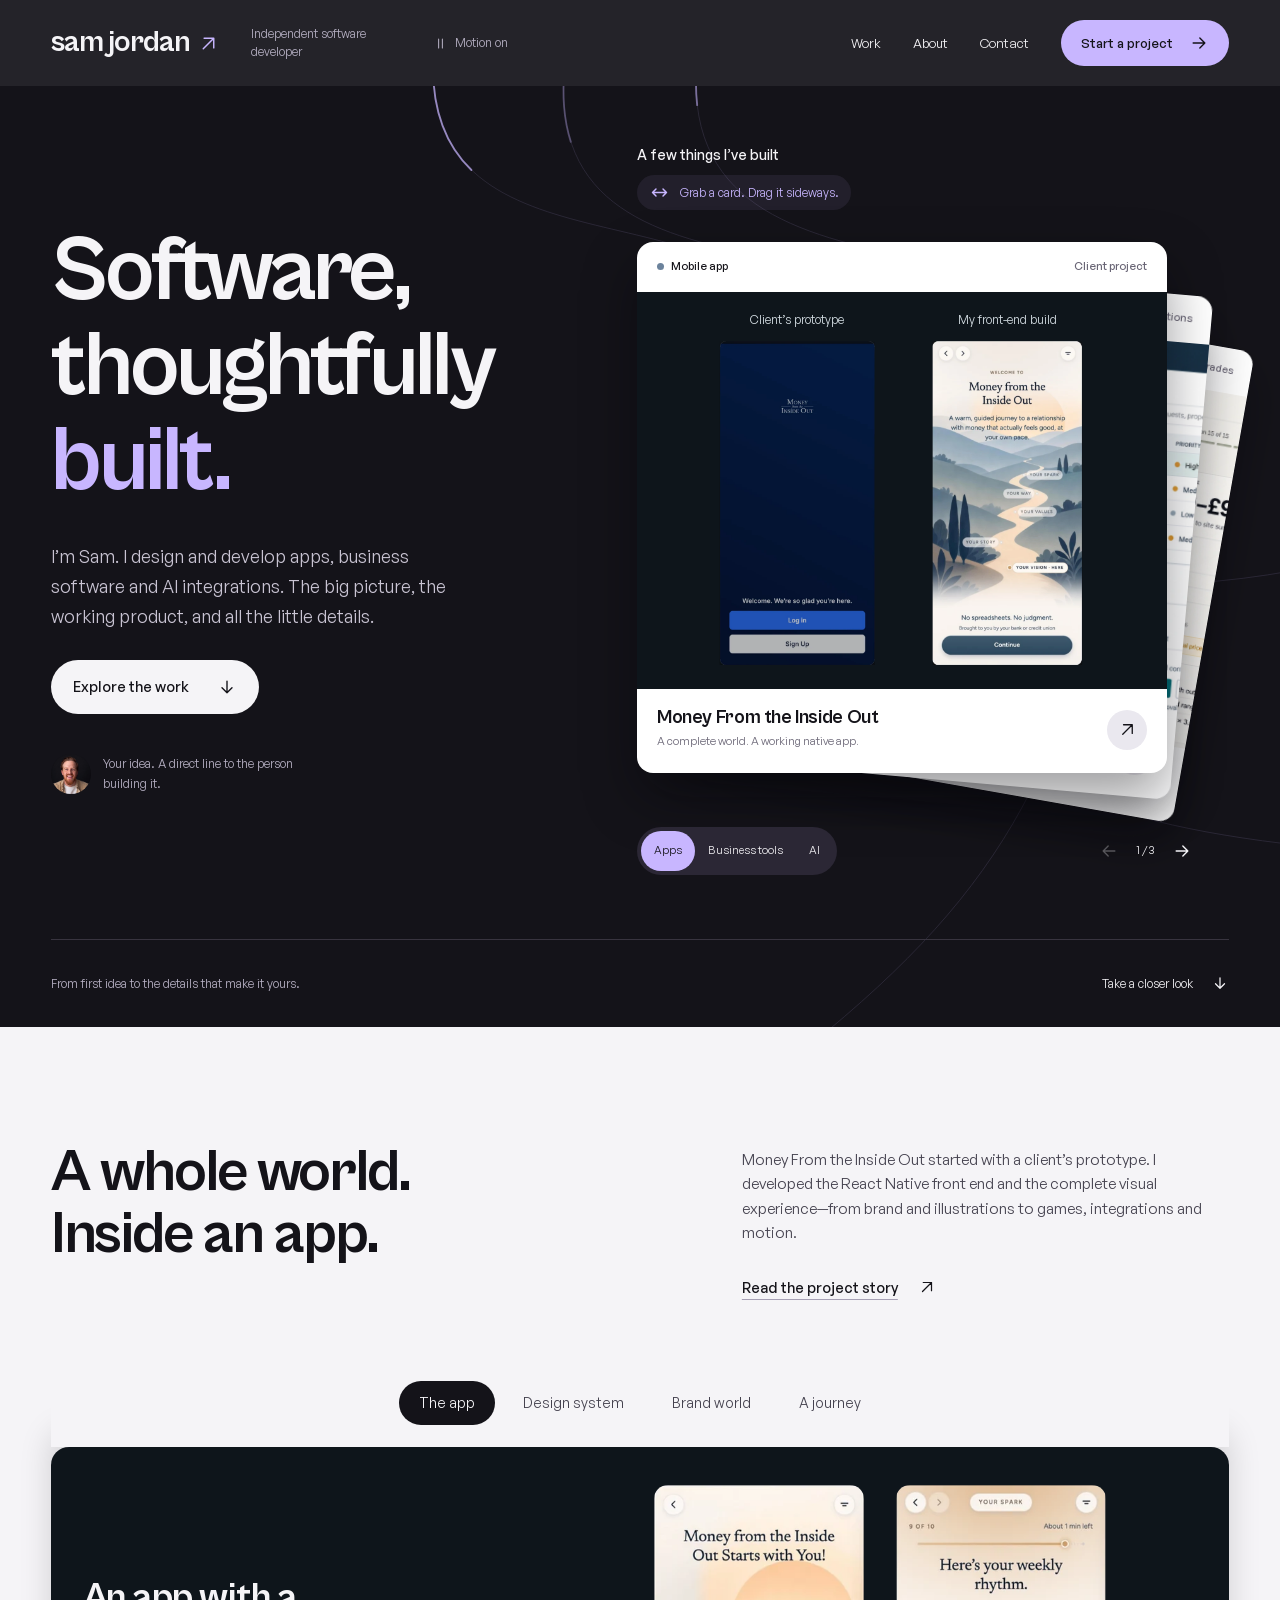
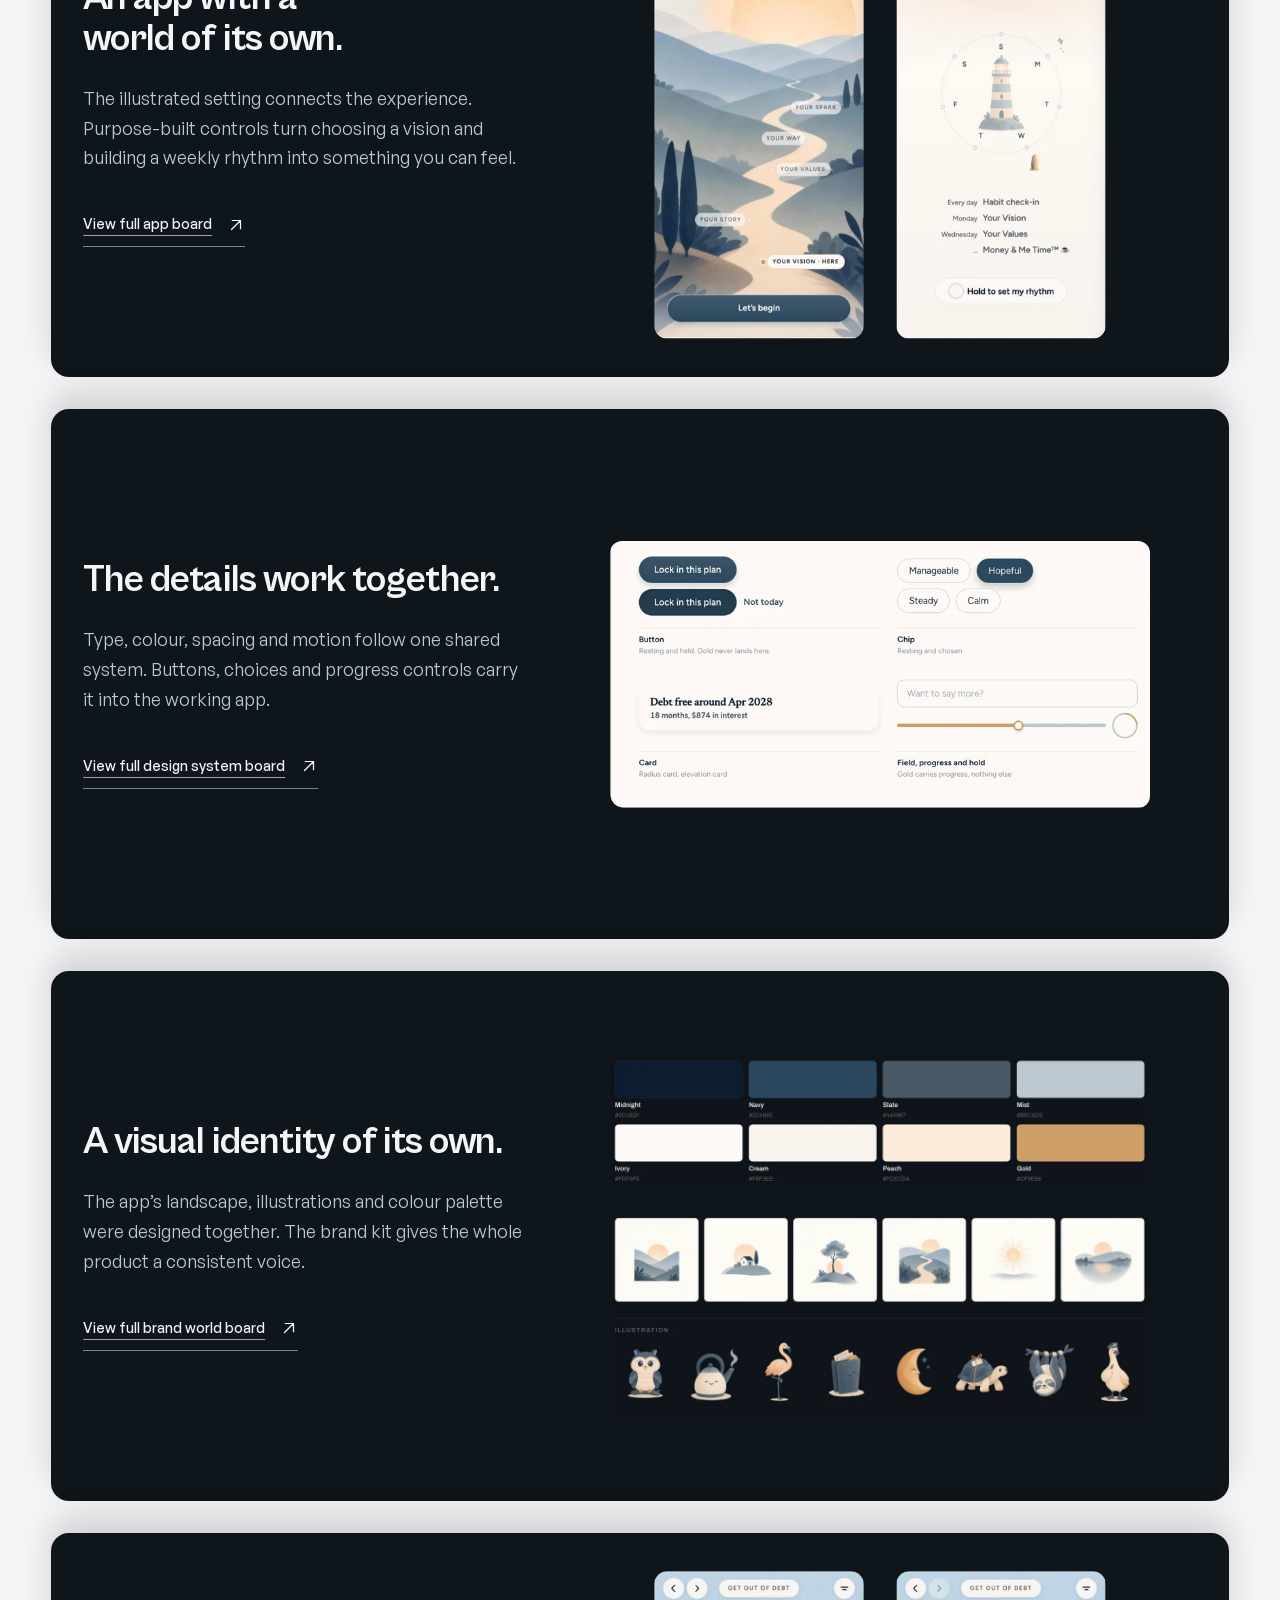
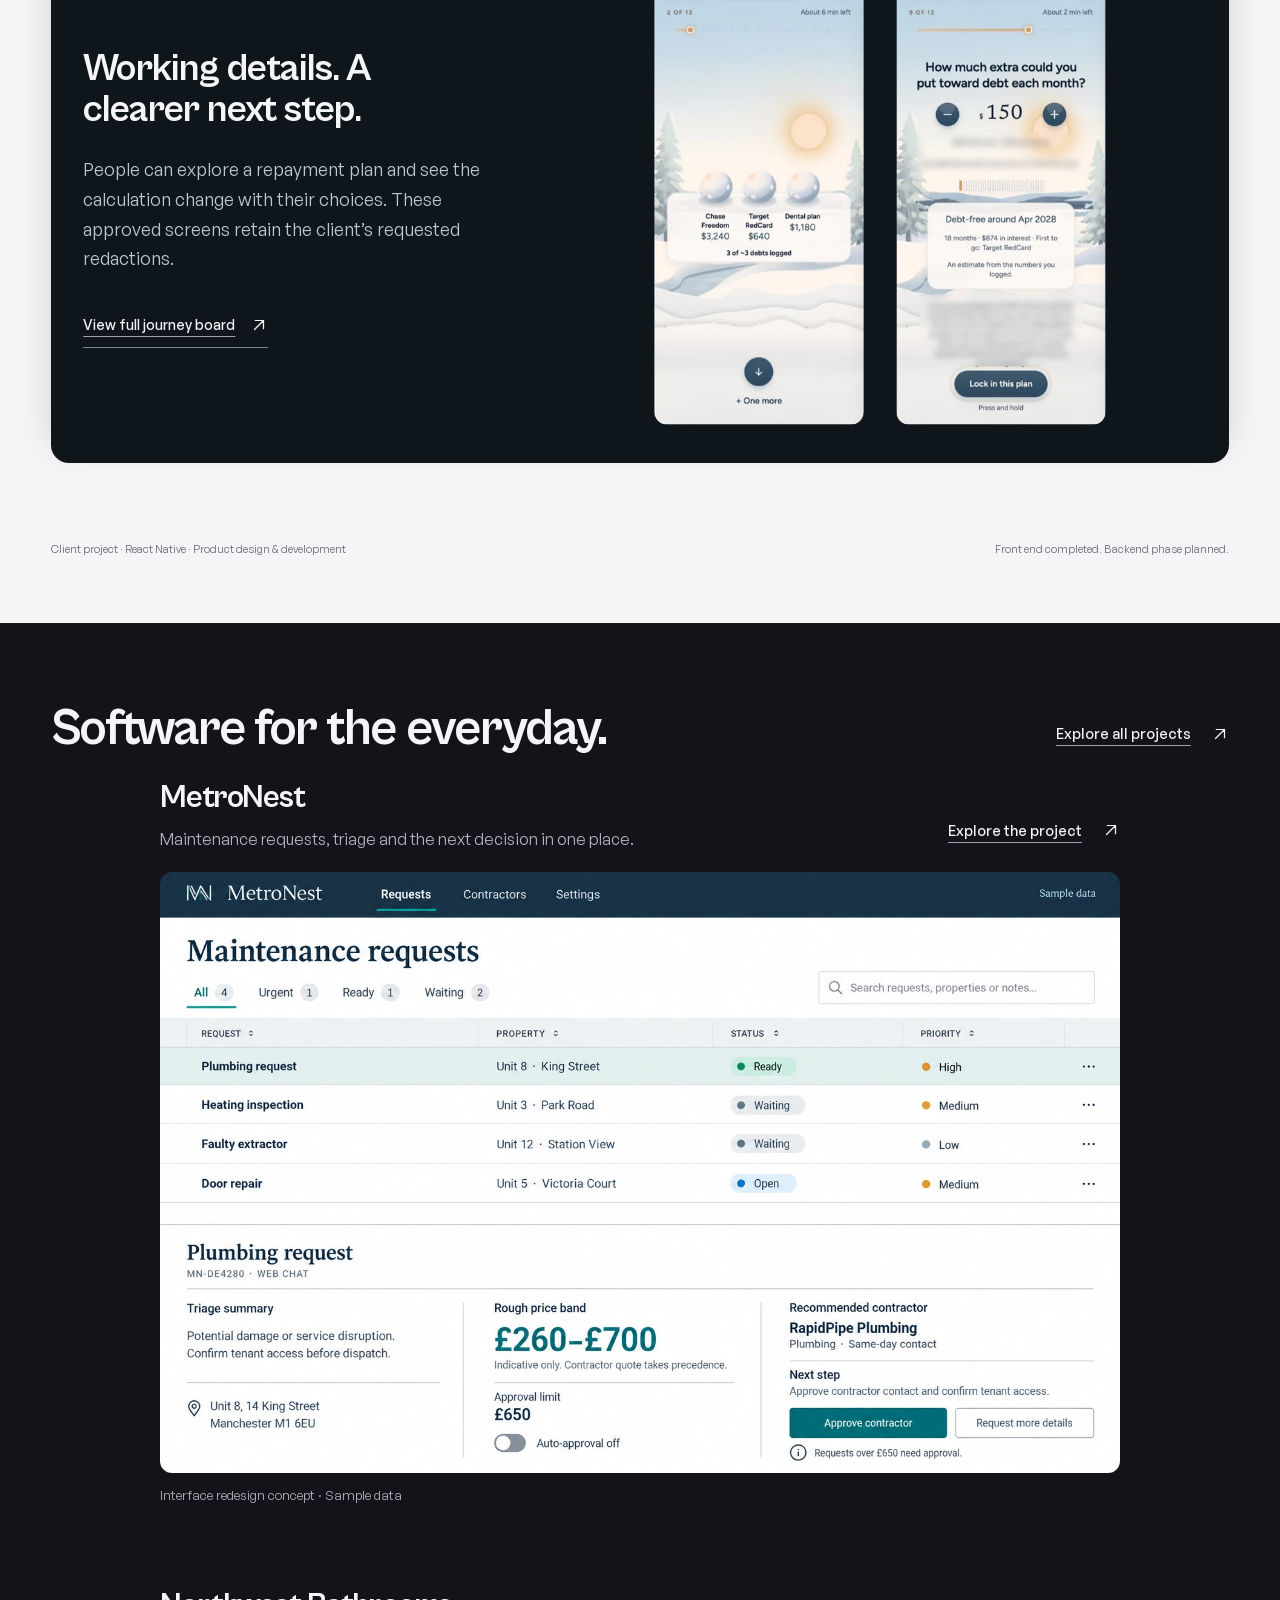
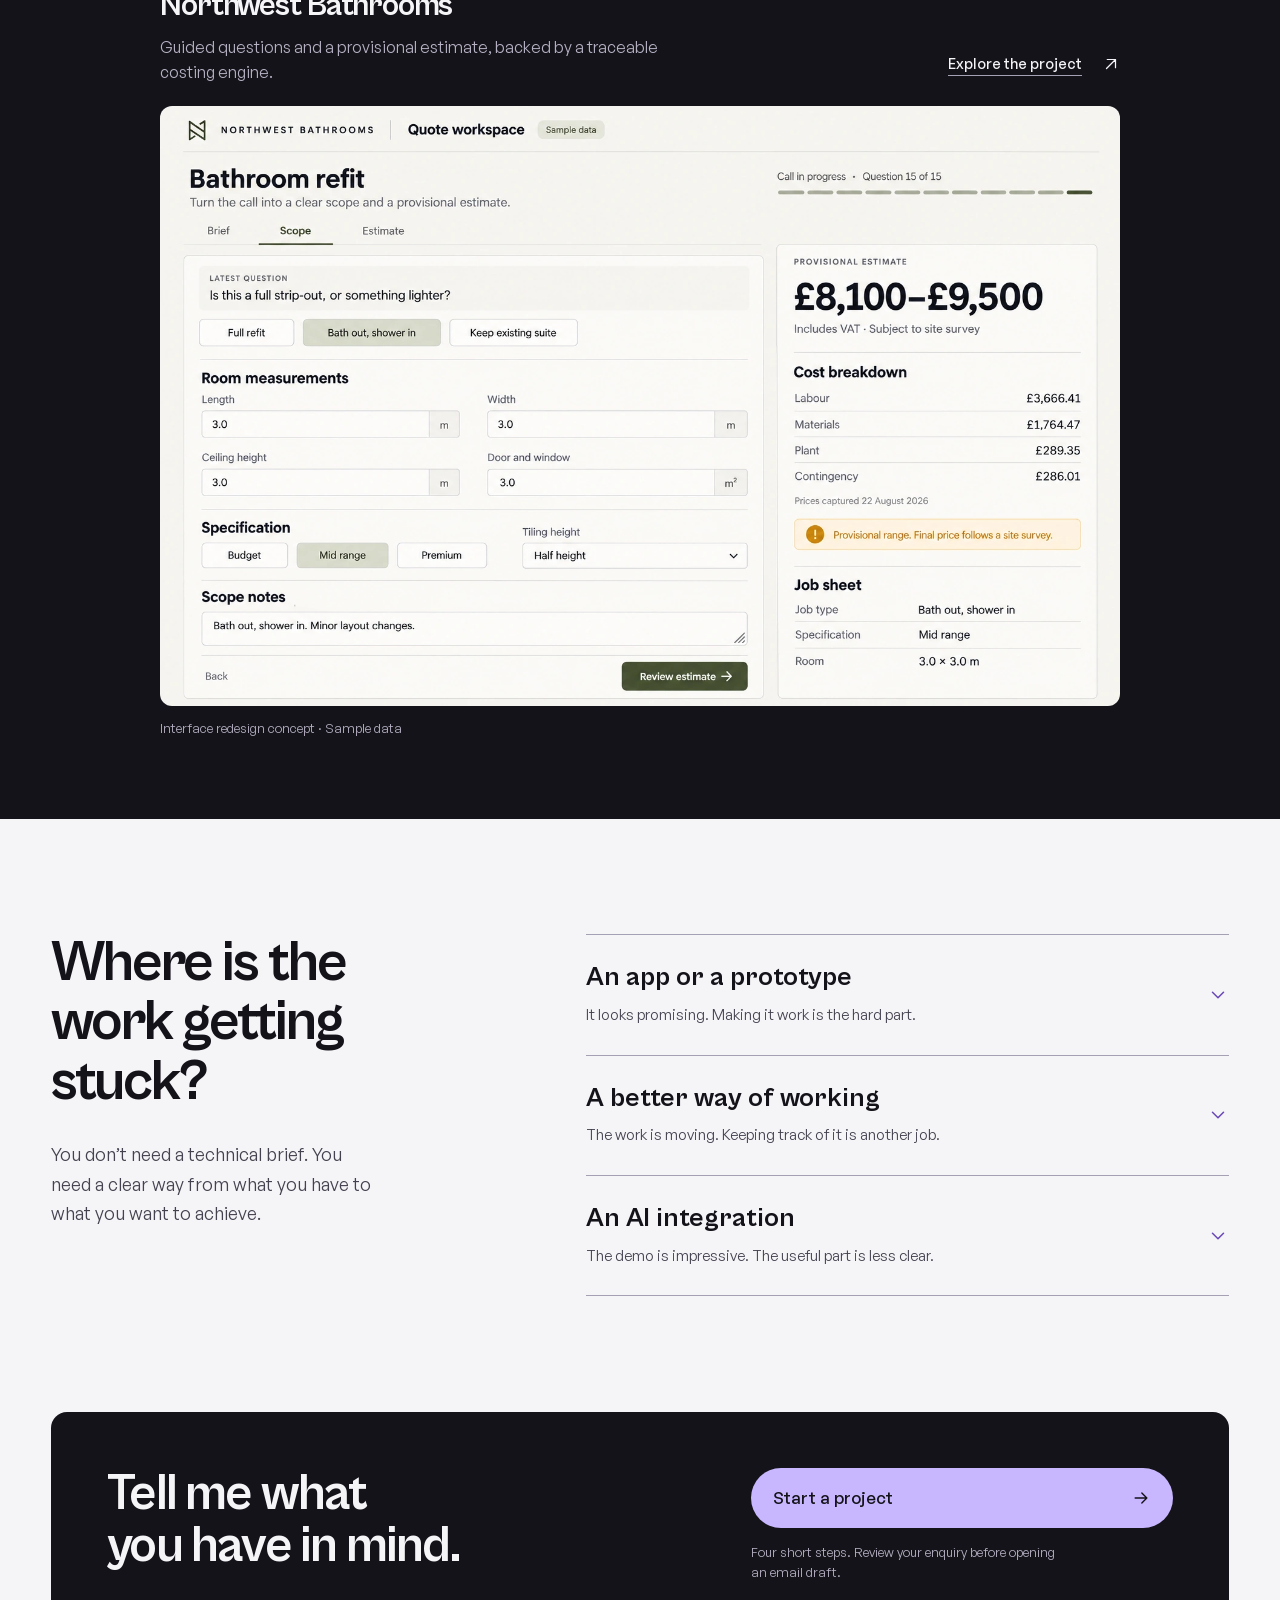
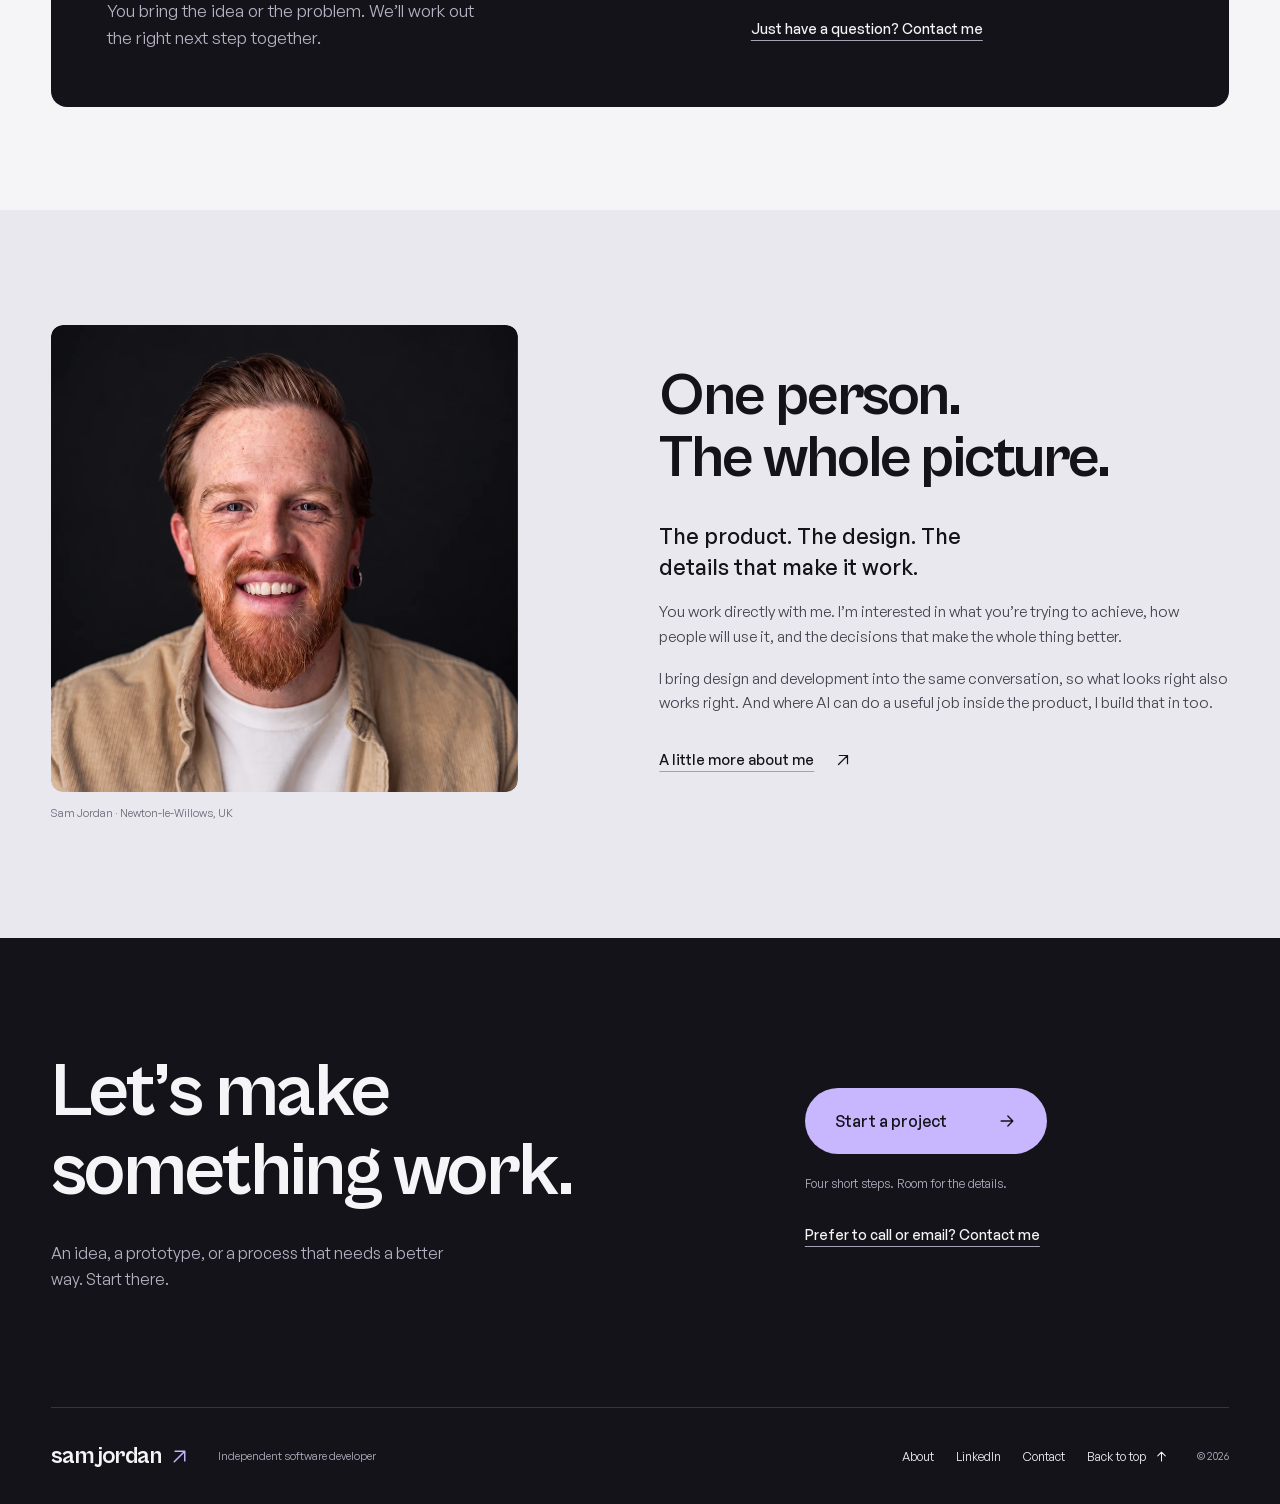
==== commit 0adfdc92: "Publish approved software portfolio redesign" ====
--- a/index.html
+++ b/index.html
@@ -1,517 +1,78 @@
 <!doctype html>
 <html lang="en-GB">
 <head>
-<meta charset="utf-8">
-<meta name="viewport" content="width=device-width, initial-scale=1">
-<title>Sam Jordan — Custom tools for messy workflows</title>
-<meta name="description" content="I build small custom AI tools, automations, dashboards and web apps that replace the copying, chasing and retyping your business is still doing by hand.">
+<meta charset="utf-8"><meta name="viewport" content="width=device-width, initial-scale=1">
+<title>Sam Jordan — Apps, business software & AI integrations</title>
+<meta name="description" content="I design and develop custom apps, internal business tools and AI integrations. From your first idea or existing prototype to thoughtfully built software.">
 <link rel="canonical" href="https://samjordanco.com/">
-
-<meta property="og:type" content="website">
-<meta property="og:url" content="https://samjordanco.com/">
-<meta property="og:title" content="Sam Jordan — Custom tools for messy workflows">
-<meta property="og:description" content="Small custom AI tools, automations and web apps that remove the admin your tools should already be doing.">
-<meta property="og:image" content="https://samjordanco.com/og/home.png">
-<meta name="twitter:card" content="summary_large_image">
-
-<link rel="icon" href="data:image/svg+xml,%3Csvg xmlns='http://www.w3.org/2000/svg' viewBox='0 0 64 64'%3E%3Crect width='64' height='64' rx='16' fill='%238e4a2e'/%3E%3Ctext x='32' y='44' fill='%23f2eee6' font-family='Helvetica,Arial' font-size='34' font-weight='500' text-anchor='middle'%3ES%3C/text%3E%3C/svg%3E">
-
-<link rel="preload" href="/fonts/space-grotesk-500.woff2" as="font" type="font/woff2" crossorigin>
-<link rel="preload" href="/fonts/space-grotesk-400.woff2" as="font" type="font/woff2" crossorigin>
-<link rel="preload" href="/fonts/instrument-serif-400-italic.woff2" as="font" type="font/woff2" crossorigin>
-<link rel="preload" href="/fonts/jetbrains-mono-400.woff2" as="font" type="font/woff2" crossorigin>
-
-  <script type="module" crossorigin src="/assets/main-DzwjUKZM.js"></script>
-  <link rel="stylesheet" crossorigin href="/assets/main-dNDRcjI7.css">
+<meta property="og:type" content="website"><meta property="og:url" content="https://samjordanco.com/">
+<meta property="og:title" content="Sam Jordan — Software, thoughtfully built."><meta property="og:description" content="Apps, business software and AI integrations. Product design and development, with care in every detail."><meta property="og:image" content="https://samjordanco.com/og/home.png"><meta name="twitter:card" content="summary_large_image">
+<link rel="icon" href="/favicon.svg" type="image/svg+xml">
+<link rel="preload" href="/fonts/cabinet-grotesk-700.woff2" as="font" type="font/woff2" crossorigin>
+<link rel="preload" href="/fonts/general-sans-400.woff2" as="font" type="font/woff2" crossorigin>
+  <script type="module" crossorigin src="/assets/main-D6o_DYf5.js"></script>
+  <link rel="stylesheet" crossorigin href="/assets/main-Ba3mKNHi.css">
 </head>
 <body>
-
+<!-- THESIS: Handle real work; turn exploration into an enquiry. OWN-WORLD: Near-black, soft white, lilac; Cabinet Grotesk and General Sans; open space and tactile controls. STORY: Understand, explore, inspect, recognise, enquire. FIRST VIEWPORT: Clear offer left; draggable project deck right; project links and direct contact visible. FORM: User-selected near-black/lilac revision; portfolio index with vertically stacking app evidence and full-width software stories, superseding seed d37777af. FINISH: unreviewed and undocumented is unfinished; this build ends with the finish review, the verdict, DESIGN.md, and every shipping raster carrying its provenance -->
 <a class="skip-link" href="#main">Skip to content</a>
-<div class="scroll-progress" aria-hidden="true"></div>
-<div class="grain" aria-hidden="true"></div>
-
-<div class="nav-wrap">
-  <nav class="nav container" aria-label="Main">
-    <a class="brand" href="/" aria-label="SamJordan, home">Sam<em>Jordan</em><span class="brand-dot" aria-hidden="true"></span></a>
-
-    <div class="nav-links">
-      <a class="nav-link" href="/work/">Work</a>
-      <a class="nav-link" href="#process">Process</a>
-      <a class="nav-link" href="#about">About</a>
-      <a class="nav-link" href="#faq">FAQ</a>
-    </div>
-
-    <div class="nav-actions">
-      <span class="availability">Taking 1&ndash;2 builds this month</span>
-      <a class="button button--ghost nav-email" href="mailto:contact@samjordanco.com?subject=Project%20enquiry" aria-label="Email Sam directly">
-        <svg viewBox="0 0 20 20" fill="none" aria-hidden="true"><path d="M2.5 5h15v10h-15z" stroke="currentColor" stroke-width="1.5" stroke-linejoin="round"/><path d="m3 5.6 7 5.2 7-5.2" stroke="currentColor" stroke-width="1.5" stroke-linecap="round" stroke-linejoin="round"/></svg><span class="nav-email-label">Email</span>
-      </a>
-      <a class="button" data-build-form data-magnetic="0.2" href="#build-request">Start a build
-        <svg viewBox="0 0 20 20" fill="none" aria-hidden="true"><path d="M4 10h12M11 5l5 5-5 5" stroke="currentColor" stroke-width="1.6" stroke-linecap="round" stroke-linejoin="round"/></svg>
-      </a>
-    </div>
-  </nav>
+<header class="site-header"><nav class="nav container" aria-label="Main">
+<a class="brand" href="/" aria-label="Sam Jordan, home">sam jordan<svg class="brand-arrow" viewBox="0 0 24 24" aria-hidden="true"><path d="M6 18 18 6H7m11 0v11"/></svg></a>
+<span class="nav-role">Independent software developer</span>
+<button class="motion-toggle" type="button" data-motion-toggle aria-pressed="true" aria-label="Pause animated background and scroll effects"><svg viewBox="0 0 24 24" aria-hidden="true"><path class="motion-pause" d="M9 5v14M15 5v14"/><path class="motion-play" d="m8 5 11 7-11 7Z"/></svg><span>Motion on</span></button><div class="nav-links"><a href="/work/">Work</a><a href="/about/">About</a><button type="button" class="nav-contact" data-contact-trigger popovertarget="contact-popover">Contact</button></div>
+<a class="button button--small button--lime" href="/start-project/">Start a project <svg viewBox="0 0 24 24" aria-hidden="true"><path d="M5 12h14m-6-6 6 6-6 6"/></svg></a>
+</nav></header>
+<main id="main">
+<section data-sc-act="flow" class="studio-hero" aria-labelledby="hero-title">
+<svg class="signal-field" viewBox="0 0 1440 1000" preserveAspectRatio="xMidYMid slice" aria-hidden="true"><g class="signal-lines"><path d="M500-20C500 220 850 90 900 290S1150 570 1440 510"/><path d="M640-20C610 280 1100 100 1100 340S930 760 1450 810"/><path d="M780-20C760 290 1300 80 1240 400S1110 850 900 1020"/></g><g class="signal-traces"><path d="M500-20C500 220 850 90 900 290S1150 570 1440 510"/><path d="M640-20C610 280 1100 100 1100 340S930 760 1450 810"/><path d="M780-20C760 290 1300 80 1240 400S1110 850 900 1020"/></g></svg>
+<div class="container hero-layout">
+<div class="hero-copy">
+<h1 id="hero-title">Software,<br> thoughtfully<br> <span>built.</span></h1>
+<p>I’m Sam. I design and develop apps, business software and AI integrations. The big picture, the working product, and all the little details.</p>
+<a class="button button--light" href="#work">Explore the work <svg viewBox="0 0 24 24" aria-hidden="true"><path d="M12 5v14m-6-6 6 6 6-6"/></svg></a>
+<div class="hero-signature"><img src="/studio-media/sam-jordan-v2.webp" width="44" height="44" alt=""><span>Your idea. A direct line to the person building it.</span></div>
 </div>
-
-<main id="main">
-
-  <!-- ============================================================ hero -->
-  <section class="hero" id="home">
-    <div class="hero-field hero-field--one" aria-hidden="true"></div>
-    <div class="hero-field hero-field--two" aria-hidden="true"></div>
-
-    <div class="container hero-inner">
-      <div class="hero-top">
-        <p class="label" data-reveal="fade">Custom tools for messy workflows</p>
-        <h1 data-reveal="chars" data-split="words">Stop doing the admin <em>your tools should do.</em></h1>
-
-        <div class="hero-foot">
-          <p class="lede" data-reveal="fade" style="--reveal-delay: 120ms">
-            I build small custom AI tools, automations, dashboards and web apps for business owners
-            and small teams still copying, chasing, sorting and updating things by hand.
-          </p>
-          <div class="hero-actions" data-reveal="fade" style="--reveal-delay: 200ms">
-            <a class="button" href="/work/" data-magnetic="0.2">See the work
-              <svg viewBox="0 0 20 20" fill="none" aria-hidden="true"><path d="M4 10h12M11 5l5 5-5 5" stroke="currentColor" stroke-width="1.6" stroke-linecap="round" stroke-linejoin="round"/></svg>
-            </a>
-            <a class="button button--ghost" href="#about">A little about me</a>
-          </div>
-        </div>
-      </div>
-
-      <div data-reveal="fade" style="--reveal-delay: 280ms">
-        <div class="hero-hint">
-          <span class="label">Live &mdash; this is what it costs</span>
-          <span class="label label--bare">Drag any node</span>
-          <span class="label label--bare">Pull a wire off a source</span>
-          <span class="label label--bare"><kbd>Tab</kbd> then arrow keys</span>
-        </div>
-        <div data-workflow-machine></div>
-      </div>
-    </div>
-  </section>
-
-  <!-- ========================================================= marquee -->
-  <div class="marquee" aria-hidden="true">
-    <div class="marquee__track">
-      <span class="marquee__item">AI tools</span>
-      <span class="marquee__item">Web apps</span>
-      <span class="marquee__item">Automations</span>
-      <span class="marquee__item">Internal dashboards</span>
-      <span class="marquee__item">API integrations</span>
-      <span class="marquee__item">MVP prototypes</span>
-      <span class="marquee__item">AI tools</span>
-      <span class="marquee__item">Web apps</span>
-      <span class="marquee__item">Automations</span>
-      <span class="marquee__item">Internal dashboards</span>
-      <span class="marquee__item">API integrations</span>
-      <span class="marquee__item">MVP prototypes</span>
-    </div>
-  </div>
-
-  <!-- ============================================================ work -->
-  <section class="chapter" id="work" data-cta-trigger>
-    <div class="container">
-      <header class="chapter-head">
-        <div data-reveal="rise">
-          <p class="label">Built from real headaches</p>
-          <h2>Real tools for <em>real friction.</em></h2>
-        </div>
-        <p class="lede" data-reveal="fade" style="--reveal-delay: 120ms">
-          Not concept pieces. Each one started with a specific annoying job, then became something
-          people could use without a manual open beside them.
-        </p>
-      </header>
-
-      <div class="work-strip" data-reveal="stagger"><a class="work-card work-card--large" href="/work/quote-agent/" data-kind="ai-tool" data-cursor="view" style="--i: 0">
-  <div class="work-card__media"><picture>
-  <source type="image/avif" srcset="/media/quote-workspace-43c73fbd-480.avif 480w, /media/quote-workspace-43c73fbd-768.avif 768w, /media/quote-workspace-43c73fbd-1200.avif 1200w, /media/quote-workspace-43c73fbd-1800.avif 1800w" sizes="(min-width: 60rem) 46vw, 92vw">
-  <source type="image/webp" srcset="/media/quote-workspace-43c73fbd-480.webp 480w, /media/quote-workspace-43c73fbd-768.webp 768w, /media/quote-workspace-43c73fbd-1200.webp 1200w, /media/quote-workspace-43c73fbd-1800.webp 1800w" sizes="(min-width: 60rem) 46vw, 92vw">
-  <img src="/media/quote-workspace-43c73fbd-1200.webp" alt="Quote Agent workspace: guided call questions on the left, live costed estimate on the right" width="2880" height="2000" loading="lazy" decoding="async" class="">
-</picture></div>
-  <div class="work-card__body">
-    <div class="work-card__meta">
-      <span>01 / AI tool</span>
-      <span>Trades</span>
-    </div>
-    <h3>Quote Agent</h3>
-    <p>Gives a caller a real bathroom price in about a minute, priced from a live materials list rather than a guess.</p>
-    <span class="work-card__cta link">Read the case study <svg viewBox="0 0 20 20" fill="none" aria-hidden="true"><path d="M4 10h12M11 5l5 5-5 5" stroke="currentColor" stroke-width="1.6" stroke-linecap="round" stroke-linejoin="round"/></svg></span>
-  </div>
-</a>
-<a class="work-card" href="/work/maintenance-triage-agent/" data-kind="ai-tool" data-cursor="view" style="--i: 1">
-  <div class="work-card__media"><picture>
-  <source type="image/avif" srcset="/media/landlord-dashboard-85e87e1b-480.avif 480w, /media/landlord-dashboard-85e87e1b-768.avif 768w, /media/landlord-dashboard-85e87e1b-1200.avif 1200w, /media/landlord-dashboard-85e87e1b-1800.avif 1800w" sizes="(min-width: 60rem) 30vw, 92vw">
-  <source type="image/webp" srcset="/media/landlord-dashboard-85e87e1b-480.webp 480w, /media/landlord-dashboard-85e87e1b-768.webp 768w, /media/landlord-dashboard-85e87e1b-1200.webp 1200w, /media/landlord-dashboard-85e87e1b-1800.webp 1800w" sizes="(min-width: 60rem) 30vw, 92vw">
-  <img src="/media/landlord-dashboard-85e87e1b-1200.webp" alt="Maintenance operations dashboard showing the live request queue and a triaged plumbing job" width="2880" height="1800" loading="lazy" decoding="async" class="">
-</picture></div>
-  <div class="work-card__body">
-    <div class="work-card__meta">
-      <span>02 / AI tool</span>
-      <span>Property</span>
-    </div>
-    <h3>Property Maintenance Triage</h3>
-    <p>Tenant reports a leak, the agent triages it, prices it, picks a contractor and puts one decision in front of the landlord.</p>
-    <span class="work-card__cta link">Read the case study <svg viewBox="0 0 20 20" fill="none" aria-hidden="true"><path d="M4 10h12M11 5l5 5-5 5" stroke="currentColor" stroke-width="1.6" stroke-linecap="round" stroke-linejoin="round"/></svg></span>
-  </div>
-</a>
-<a class="work-card" href="/work/fitness-tracking-app/" data-kind="web-app" data-cursor="view" style="--i: 2">
-  <div class="work-card__media"><picture>
-  <source type="image/avif" srcset="/media/fitness-home-6032486d-480.avif 480w, /media/fitness-home-6032486d-768.avif 768w, /media/fitness-home-6032486d-828.avif 828w" sizes="(min-width: 60rem) 30vw, 92vw">
-  <source type="image/webp" srcset="/media/fitness-home-6032486d-480.webp 480w, /media/fitness-home-6032486d-768.webp 768w, /media/fitness-home-6032486d-828.webp 828w" sizes="(min-width: 60rem) 30vw, 92vw">
-  <img src="/media/fitness-home-6032486d-768.webp" alt="Fitness app home screen showing the current week and bodyweight" width="828" height="1792" loading="lazy" decoding="async" class="">
-</picture></div>
-  <div class="work-card__body">
-    <div class="work-card__meta">
-      <span>03 / Web app</span>
-      <span>Fitness</span>
-    </div>
-    <h3>Fitness Tracking App</h3>
-    <p>One place to log sessions, follow the week, and see progress — instead of rebuilding the system every Monday.</p>
-    <span class="work-card__cta link">Read the case study <svg viewBox="0 0 20 20" fill="none" aria-hidden="true"><path d="M4 10h12M11 5l5 5-5 5" stroke="currentColor" stroke-width="1.6" stroke-linecap="round" stroke-linejoin="round"/></svg></span>
-  </div>
-</a></div>
-
-      <div class="work-more" data-reveal="fade">
-        <a class="link" href="/work/">See everything I have built
-          <svg viewBox="0 0 20 20" fill="none" aria-hidden="true"><path d="M4 10h12M11 5l5 5-5 5" stroke="currentColor" stroke-width="1.6" stroke-linecap="round" stroke-linejoin="round"/></svg>
-        </a>
-      </div>
-    </div>
-  </section>
-
-  <!-- ===================================================== reassurance -->
-  <section class="chapter chapter--tight">
-    <div class="container">
-      <div class="statement-card" data-reveal="fade">
-        <div class="statement-mark" aria-hidden="true">
-          <svg viewBox="0 0 24 24" fill="none"><path d="M7 12.5l3 3 7-7M12 22a10 10 0 1 0 0-20 10 10 0 0 0 0 20Z" stroke="currentColor" stroke-width="1.7" stroke-linecap="round" stroke-linejoin="round"/></svg>
-        </div>
-        <div>
-          <p class="label">No perfect brief needed</p>
-          <h2>You do not need to know what to build yet.</h2>
-          <p class="prose">
-            Before anything gets built we map the current workflow, find the slowest or most annoying
-            step, and decide the smallest useful version. If a custom tool is not the right answer,
-            I will tell you that instead of selling you one.
-          </p>
-        </div>
-      </div>
-    </div>
-  </section>
-
-  <!-- ========================================================= process -->
-  <section class="chapter process" id="process">
-    <div class="container">
-      <header class="chapter-head">
-        <div data-reveal="rise">
-          <p class="label">How it goes</p>
-          <h2>Four steps. <em>No mystery.</em></h2>
-        </div>
-        <p class="lede" data-reveal="fade">
-          You will know the price and the date before anything starts, and you will see it working
-          early rather than waiting for a reveal.
-        </p>
-      </header>
-
-      <div class="process-list">
-        <article class="process-step" data-reveal="fade">
-          <h3>Tell me the problem</h3>
-          <p>You explain the idea, task or workflow you want to improve. A voice-note-level explanation is plenty.</p>
-        </article>
-        <article class="process-step" data-reveal="fade">
-          <h3>I map the build</h3>
-          <p>I break down what needs to happen, what it needs to connect to, and what the smallest useful version looks like.</p>
-        </article>
-        <article class="process-step" data-reveal="fade">
-          <h3>I build the first version</h3>
-          <p>A working tool, not a prototype you have to imagine. Fixed price, fixed date, agreed before I start.</p>
-        </article>
-        <article class="process-step" data-reveal="fade">
-          <h3>We test it on the real job</h3>
-          <p>We run it against the actual work and make it simpler and clearer from what we learn.</p>
-        </article>
-      </div>
-    </div>
-  </section>
-
-  <!-- =========================================================== about -->
-  <section class="chapter" id="about">
-    <div class="container about-grid">
-      <div class="portrait" data-reveal="wipe" data-parallax-scope>
-        <picture>
-          <source type="image/avif" srcset="/media/sam-jordan-portrait-7b390583-480.avif 480w, /media/sam-jordan-portrait-7b390583-768.avif 768w, /media/sam-jordan-portrait-7b390583-1200.avif 1200w" sizes="(min-width: 60rem) 40vw, 92vw">
-          <source type="image/webp" srcset="/media/sam-jordan-portrait-7b390583-480.webp 480w, /media/sam-jordan-portrait-7b390583-768.webp 768w, /media/sam-jordan-portrait-7b390583-1200.webp 1200w" sizes="(min-width: 60rem) 40vw, 92vw">
-          <img src="/media/sam-jordan-portrait-7b390583-768.webp" alt="Sam Jordan" width="1248" height="1248" loading="lazy" decoding="async" data-parallax="0.08">
-        </picture>
-        <div class="portrait-note">
-          <span>Sam Jordan / Builder</span>
-          <span>AI + Web + Automation</span>
-        </div>
-      </div>
-
-      <div>
-        <div data-reveal="rise">
-          <p class="label">Workflow first, tool second</p>
-          <h2>Practical thinking.<br><em>Working tools.</em></h2>
-        </div>
-        <div class="prose" data-reveal="fade" style="--reveal-delay: 120ms">
-          <p>
-            I am not here to sell you AI magic or a platform you do not need. I build from the
-            workflow backwards: what happens now, where the time goes, and what a useful first
-            version actually is.
-          </p>
-          <p>
-            My sweet spot is small builds with clear jobs &mdash; tools that save time, organise the
-            mess, connect the boring bits, and make the day-to-day feel less clunky.
-          </p>
-        </div>
-
-        <div class="skill-list" data-reveal="fade" aria-label="Capabilities">
-          <span class="chip">AI tools</span>
-          <span class="chip">Web apps</span>
-          <span class="chip">Automations</span>
-          <span class="chip">API integrations</span>
-          <span class="chip">MVP prototypes</span>
-          <span class="chip">Internal dashboards</span>
-        </div>
-
-        <blockquote class="quote" data-reveal="fade">
-          The best tool is the one that quietly removes the job you were tired of doing.
-        </blockquote>
-      </div>
-    </div>
-  </section>
-
-  <!-- ======================================================= guarantee -->
-  <section class="chapter chapter--tight">
-    <div class="container">
-      <div class="guarantee" data-chapter="dark" data-reveal="fade">
-        <div class="statement-card">
-          <div class="statement-mark" aria-hidden="true">
-            <svg viewBox="0 0 24 24" fill="none"><path d="M12 3l7 3v5.5c0 4.2-2.9 7.9-7 9-4.1-1.1-7-4.8-7-9V6l7-3Z" stroke="currentColor" stroke-width="1.7" stroke-linejoin="round"/><path d="m9 12 2 2 4-4" stroke="currentColor" stroke-width="1.7" stroke-linecap="round" stroke-linejoin="round"/></svg>
-          </div>
-          <div>
-            <p class="label">No risk on your side</p>
-            <h2>If it does not do the job, <em>you do not pay.</em></h2>
-            <p class="prose">
-              You get a fixed price and a delivery date before anything starts, not an estimate that
-              drifts. If what I build is not doing what we agreed it would, you owe me nothing and
-              you keep the work.
-            </p>
-          </div>
-        </div>
-      </div>
-    </div>
-  </section>
-
-  <!-- ============================================================= faq -->
-  <section class="chapter" id="faq">
-    <div class="container faq-grid">
-      <header data-reveal="rise">
-        <p class="label">Before you overthink it</p>
-        <h2>The stuff people ask <em>before reaching out.</em></h2>
-        <p class="lede" style="margin-top: var(--s5)">
-          Most good builds start as a slightly embarrassing sentence like &ldquo;I keep doing this
-          manually and it is driving me mad.&rdquo;
-        </p>
-      </header>
-
-      <div class="faq-list" data-reveal="fade">
-        <details class="faq-item">
-          <summary>How long does it take?</summary>
-          <p>Most first versions land in two to three weeks. Smaller jobs are often a few days. You get a fixed date before anything starts rather than an estimate that keeps moving.</p>
-        </details>
-        <details class="faq-item">
-          <summary>What does it cost?</summary>
-          <p>A fixed price up front, once I understand the job. Small builds are considerably less than people expect, and if I think the thing is not worth building yet, I will tell you.</p>
-        </details>
-        <details class="faq-item">
-          <summary>What if I only have a rough idea?</summary>
-          <p>That is usually the best place to start. Tell me what is annoying, what you are doing manually, and what you wish happened instead. I will help turn that into a clear first version.</p>
-        </details>
-        <details class="faq-item">
-          <summary>Do I need to understand the tech?</summary>
-          <p>No. You need to understand the problem, not the stack. I handle the technical choices and explain the trade-offs in plain English.</p>
-        </details>
-        <details class="faq-item">
-          <summary>What can you build?</summary>
-          <p>Small web apps, AI tools, internal dashboards, workflow automations, API integrations and MVPs. The common thread is that it needs a clear job and a real person using it.</p>
-        </details>
-        <details class="faq-item">
-          <summary>What if the idea is too complex?</summary>
-          <p>Then we reduce it. Most complex ideas have a smaller first version hiding inside them. If it genuinely needs a bigger team, or is not worth building yet, I will say so.</p>
-        </details>
-      </div>
-    </div>
-  </section>
-
-  <!-- ========================================================= contact -->
-  <section class="chapter" id="contact">
-    <div class="container">
-      <div class="contact-card" data-chapter="dark" data-reveal="fade">
-        <p class="label">The easiest next step</p>
-        <h2 data-reveal="chars" data-split="words">Show me the workflow you are tired of <em>doing manually.</em></h2>
-        <p class="lede" style="margin-inline: auto; margin-top: var(--s5)">
-          Send the messy version. What you do now, where it breaks, and what would make next week
-          easier. That is enough to start.
-        </p>
-        <div class="contact-actions">
-          <a class="button button--ghost" data-build-form data-magnetic="0.2" href="#build-request">Or answer 5 quick questions
-            <svg viewBox="0 0 20 20" fill="none" aria-hidden="true"><path d="M4 10h12M11 5l5 5-5 5" stroke="currentColor" stroke-width="1.6" stroke-linecap="round" stroke-linejoin="round"/></svg>
-          </a>
-          <a class="button button--light" href="mailto:contact@samjordanco.com?subject=Project%20enquiry"><svg viewBox="0 0 20 20" fill="none" aria-hidden="true"><path d="M2.5 5h15v10h-15z" stroke="currentColor" stroke-width="1.5" stroke-linejoin="round"/><path d="m3 5.6 7 5.2 7-5.2" stroke="currentColor" stroke-width="1.5" stroke-linecap="round" stroke-linejoin="round"/></svg>Email me directly</a>
-        </div>
-        <p class="contact-meta">contact@samjordanco.com &middot; Newton-le-Willows, North West</p>
-      </div>
-    </div>
-  </section>
-
+<div class="project-desk" aria-label="Explore selected projects">
+<div class="desk-toolbar"><span class="desk-title">A few things I’ve built</span><span class="desk-hint"><svg viewBox="0 0 24 24" aria-hidden="true"><path d="M4 12h16M8 8l-4 4 4 4m8-8 4 4-4 4"/></svg> Grab a card. Drag it sideways.</span></div>
+<div class="project-deck" data-deck tabindex="0" role="region" aria-roledescription="carousel" aria-label="Selected work. Use the arrow keys or the project buttons to browse.">
+<article class="deck-card is-selected" data-deck-card="0" aria-label="1 of 3: Money From the Inside Out">
+<div class="deck-card-top"><span><i class="project-dot project-dot--app"></i>Mobile app</span><span>Client project</span></div>
+<div class="deck-image deck-comparison"><div><span>Client’s prototype</span><svg class="approved-crop " viewBox="379 217 493 1030" role="img" aria-label="The client’s original prototype"><defs><clipPath id="approved-crop-1"><rect x="379" y="217" width="493" height="1030" fill="white" stroke="none"/></clipPath></defs><image clip-path="url(#approved-crop-1)" href="/studio-media/mfio-before-after.webp" width="1800" height="1350"/></svg></div><div><span>My front-end build</span><svg class="approved-crop " viewBox="946 217 475 1030" role="img" aria-label="The redesigned Money From the Inside Out app"><defs><clipPath id="approved-crop-2"><rect x="946" y="217" width="475" height="1030" fill="white" stroke="none"/></clipPath></defs><image clip-path="url(#approved-crop-2)" href="/studio-media/mfio-before-after.webp" width="1800" height="1350"/></svg></div></div>
+<div class="deck-card-bottom"><div><h2>Money From the Inside Out</h2><p>A complete world. A working native app.</p></div><a href="/work/money-from-the-inside-out/" class="round-link" aria-label="View Money From the Inside Out"><svg viewBox="0 0 24 24" aria-hidden="true"><path d="M6 18 18 6H7m11 0v11"/></svg></a></div>
+</article>
+<article class="deck-card" data-deck-card="1" aria-label="2 of 3: Property Maintenance Triage">
+<div class="deck-card-top"><span><i class="project-dot project-dot--tools"></i>Business software</span><span>Operations</span></div>
+<div class="deck-image deck-image--dashboard"><img src="/studio-media/maintenance-concept-v3.webp" alt="Maintenance interface redesign concept with incoming requests and repair decisions" width="1586" height="992" draggable="false"></div>
+<div class="deck-card-bottom"><div><h2>Property Maintenance Triage</h2><p>From a reported problem to a clear decision.</p></div><a href="/work/maintenance-triage-agent/" class="round-link" aria-label="View Property Maintenance Triage"><svg viewBox="0 0 24 24" aria-hidden="true"><path d="M6 18 18 6H7m11 0v11"/></svg></a></div>
+</article>
+<article class="deck-card" data-deck-card="2" aria-label="3 of 3: Quote Agent">
+<div class="deck-card-top"><span><i class="project-dot project-dot--ai"></i>AI integration</span><span>Trades</span></div>
+<div class="deck-image deck-image--quote"><img src="/studio-media/quote-concept-v4.webp" alt="Quote Agent interface redesign concept with guided questions and an itemised estimate" width="1586" height="992" draggable="false"></div>
+<div class="deck-card-bottom"><div><h2>Quote Agent</h2><p>The AI asks. The pricing engine calculates.</p></div><a href="/work/quote-agent/" class="round-link" aria-label="View Quote Agent"><svg viewBox="0 0 24 24" aria-hidden="true"><path d="M6 18 18 6H7m11 0v11"/></svg></a></div>
+</article>
+</div>
+<div class="deck-controls"><div class="deck-tabs" role="group" aria-label="Select a project"><button type="button" data-deck-select="0" aria-pressed="true">Apps</button><button type="button" data-deck-select="1" aria-pressed="false">Business tools</button><button type="button" data-deck-select="2" aria-pressed="false">AI</button></div><div class="deck-arrows"><button class="icon-button" type="button" data-deck-prev aria-label="Previous project"><svg viewBox="0 0 24 24" aria-hidden="true"><path d="M19 12H5m6 6-6-6 6-6"/></svg></button><span data-deck-count aria-live="polite" aria-atomic="true">1 / 3</span><button class="icon-button" type="button" data-deck-next aria-label="Next project"><svg viewBox="0 0 24 24" aria-hidden="true"><path d="M5 12h14m-6-6 6 6-6 6"/></svg></button></div></div>
+</div>
+</div>
+<div class="hero-baseline container"><span>From first idea to the details that make it yours.</span><a href="#work">Take a closer look <svg viewBox="0 0 24 24" aria-hidden="true"><path d="M12 5v14m-6-6 6 6 6-6"/></svg></a></div>
+</section>
+<section class="section featured-section" id="work" aria-labelledby="featured-title">
+<div class="container">
+<div class="section-intro"><div><h2 id="featured-title">A whole world.<br> Inside an app.</h2></div><div class="intro-copy"><p>Money From the Inside Out started with a client’s prototype. I developed the React Native front end and the complete visual experience—from brand and illustrations to games, integrations and motion.</p><a class="text-link" href="/work/money-from-the-inside-out/">Read the project story <svg viewBox="0 0 24 24" aria-hidden="true"><path d="M6 18 18 6H7m11 0v11"/></svg></a></div></div>
+<div class="evidence-story" data-evidence-story><nav class="evidence-nav" aria-label="Explore the app layers"><a href="#evidence-product" data-layer-link="product">The app</a><a href="#evidence-system" data-layer-link="system">Design system</a><a href="#evidence-brand" data-layer-link="brand">Brand world</a><a href="#evidence-journey" data-layer-link="journey">A journey</a></nav><div class="evidence-layers"><span class="layer-marker" data-layer-start="product" aria-hidden="true"></span><section id="evidence-product" tabindex="-1" class="evidence-layer evidence-layer--product" data-layer="product" aria-labelledby="layer-title-product" style="--layer-order:0"><div class="layer-copy"><h3 id="layer-title-product">An app with a world of its own.</h3><p>The illustrated setting connects the experience. Purpose-built controls turn choosing a vision and building a weekly rhythm into something you can feel.</p><button class="text-link" type="button" data-expand-plate="/studio-media/mfio-product.webp" data-plate-title="The app">View full app board <svg viewBox="0 0 24 24" aria-hidden="true"><path d="M6 18 18 6H7m11 0v11"/></svg></button></div><div class="layer-art"><div class="phone-pair"><svg class="approved-crop " viewBox="86 394 302 654" role="img" aria-label="Money From the Inside Out welcome screen"><defs><clipPath id="approved-crop-3"><rect x="86" y="394" width="302" height="654" fill="white" stroke="none"/></clipPath></defs><image clip-path="url(#approved-crop-3)" href="/studio-media/mfio-product.webp" width="1800" height="1350"/></svg><svg class="approved-crop " viewBox="1081 394 301 654" role="img" aria-label="The app’s weekly rhythm screen"><defs><clipPath id="approved-crop-4"><rect x="1081" y="394" width="301" height="654" fill="white" stroke="none"/></clipPath></defs><image clip-path="url(#approved-crop-4)" href="/studio-media/mfio-product.webp" width="1800" height="1350"/></svg></div></div></section><span class="layer-marker" data-layer-start="system" aria-hidden="true"></span><section id="evidence-system" tabindex="-1" class="evidence-layer evidence-layer--system" data-layer="system" aria-labelledby="layer-title-system" style="--layer-order:1"><div class="layer-copy"><h3 id="layer-title-system">The details work together.</h3><p>Type, colour, spacing and motion follow one shared system. Buttons, choices and progress controls carry it into the working app.</p><button class="text-link" type="button" data-expand-plate="/studio-media/mfio-system.webp" data-plate-title="Design system">View full design system board <svg viewBox="0 0 24 24" aria-hidden="true"><path d="M6 18 18 6H7m11 0v11"/></svg></button></div><div class="layer-art"><div class="system-detail system-detail--desktop"><svg class="approved-crop " viewBox="514 740 795 393" role="img" aria-label="Approved design-system detail: buttons, chips, card and progress controls"><defs><clipPath id="approved-crop-5"><rect x="514" y="740" width="795" height="393" fill="white" stroke="none"/></clipPath></defs><image clip-path="url(#approved-crop-5)" href="/studio-media/mfio-system.webp" width="1800" height="1350"/></svg></div><div class="system-detail system-detail--mobile"><svg class="approved-crop" viewBox="524 755 270 153" role="img" aria-label="Approved button states, enlarged"><defs><clipPath id="approved-crop-6"><rect x="524" y="755" width="270" height="153" fill="white" stroke="none"/></clipPath></defs><image clip-path="url(#approved-crop-6)" href="/studio-media/mfio-system.webp" width="1800" height="1350"/></svg><svg class="approved-crop" viewBox="930 944 385 180" role="img" aria-label="Approved input and progress control, enlarged"><defs><clipPath id="approved-crop-7"><rect x="930" y="944" width="385" height="180" fill="white" stroke="none"/></clipPath></defs><image clip-path="url(#approved-crop-7)" href="/studio-media/mfio-system.webp" width="1800" height="1350"/></svg></div></div></section><span class="layer-marker" data-layer-start="brand" aria-hidden="true"></span><section id="evidence-brand" tabindex="-1" class="evidence-layer evidence-layer--brand" data-layer="brand" aria-labelledby="layer-title-brand" style="--layer-order:2"><div class="layer-copy"><h3 id="layer-title-brand">A visual identity of its own.</h3><p>The app’s landscape, illustrations and colour palette were designed together. The brand kit gives the whole product a consistent voice.</p><button class="text-link" type="button" data-expand-plate="/studio-media/mfio-brand.webp" data-plate-title="Brand world">View full brand world board <svg viewBox="0 0 24 24" aria-hidden="true"><path d="M6 18 18 6H7m11 0v11"/></svg></button></div><div class="layer-art"><div class="brand-details"><svg class="approved-crop " viewBox="585 390 1140 286" role="img" aria-label="The approved app colour palette"><defs><clipPath id="approved-crop-8"><rect x="585" y="390" width="1140" height="286" fill="white" stroke="none"/></clipPath></defs><image clip-path="url(#approved-crop-8)" href="/studio-media/mfio-brand.webp" width="1800" height="1350"/></svg><svg class="approved-crop " viewBox="585 735 1140 440" role="img" aria-label="Original landscape and character illustrations"><defs><clipPath id="approved-crop-9"><rect x="585" y="735" width="1140" height="440" fill="white" stroke="none"/></clipPath></defs><image clip-path="url(#approved-crop-9)" href="/studio-media/mfio-brand.webp" width="1800" height="1350"/></svg></div></div></section><span class="layer-marker" data-layer-start="journey" aria-hidden="true"></span><section id="evidence-journey" tabindex="-1" class="evidence-layer evidence-layer--journey" data-layer="journey" aria-labelledby="layer-title-journey" style="--layer-order:3"><div class="layer-copy"><h3 id="layer-title-journey">Working details. A clearer next step.</h3><p>People can explore a repayment plan and see the calculation change with their choices. These approved screens retain the client’s requested redactions.</p><button class="text-link" type="button" data-expand-plate="/studio-media/mfio-journey.webp" data-plate-title="A journey">View full journey board <svg viewBox="0 0 24 24" aria-hidden="true"><path d="M6 18 18 6H7m11 0v11"/></svg></button></div><div class="layer-art"><div class="phone-pair"><svg class="approved-crop " viewBox="86 394 302 654" role="img" aria-label="Debt totals screen with client-requested redactions retained"><defs><clipPath id="approved-crop-10"><rect x="86" y="394" width="302" height="654" fill="white" stroke="none"/></clipPath></defs><image clip-path="url(#approved-crop-10)" href="/studio-media/mfio-journey.webp" width="1800" height="1350"/></svg><svg class="approved-crop " viewBox="418 394 301 654" role="img" aria-label="Repayment calculator screen with client-requested redactions retained"><defs><clipPath id="approved-crop-11"><rect x="418" y="394" width="301" height="654" fill="white" stroke="none"/></clipPath></defs><image clip-path="url(#approved-crop-11)" href="/studio-media/mfio-journey.webp" width="1800" height="1350"/></svg></div></div></section></div></div><div class="project-footnote"><span>Client project · React Native · Product design & development</span><span>Front end completed. Backend phase planned.</span></div></div></section><section class="systems-section"><div class="container"><div class="more-work"><h2>Software for<br> the everyday.</h2><a class="text-link" href="/work/">Explore all projects <svg viewBox="0 0 24 24" aria-hidden="true"><path d="M6 18 18 6H7m11 0v11"/></svg></a></div><div class="software-stories">
+<article class="software-story"><div class="software-story-heading"><div><h3>MetroNest</h3><p>Maintenance requests, triage and the next decision in one place.</p></div><a class="text-link" href="/work/maintenance-triage-agent/">Explore the project <svg viewBox="0 0 24 24" aria-hidden="true"><path d="M6 18 18 6H7m11 0v11"/></svg></a></div><a class="software-image" href="/work/maintenance-triage-agent/" aria-label="Explore MetroNest"><img src="/studio-media/maintenance-concept-v3.webp" width="1586" height="992" alt="MetroNest interface concept: ink-blue and teal branding, a request table and a maintenance decision panel" loading="lazy"></a><p class="software-caption">Interface redesign concept · Sample data</p></article>
+<article class="software-story"><div class="software-story-heading"><div><h3>Northwest Bathrooms</h3><p>Guided questions and a provisional estimate, backed by a traceable costing engine.</p></div><a class="text-link" href="/work/quote-agent/">Explore the project <svg viewBox="0 0 24 24" aria-hidden="true"><path d="M6 18 18 6H7m11 0v11"/></svg></a></div><a class="software-image" href="/work/quote-agent/" aria-label="Explore Northwest Bathrooms quote tool"><img src="/studio-media/quote-concept-v4.webp" width="1586" height="992" alt="Northwest Bathrooms quote interface concept with olive and stone branding, a full-width workspace and an itemised estimate" loading="lazy"></a><p class="software-caption">Interface redesign concept · Sample data</p></article>
+</div></div></section>
+<section class="section solutions-section" id="approach" aria-labelledby="fit-title"><div class="container solutions-layout"><div class="solutions-intro"><h2 id="fit-title">Where is the<br> work getting stuck?</h2><p>You don’t need a technical brief. You need a clear way from what you have to what you want to achieve.</p></div><div class="solution-list"><details class="solution" data-solution="app"><summary><span><strong>An app or a prototype</strong><span class="solution-problem">It looks promising. Making it work is the hard part.</span></span><svg viewBox="0 0 24 24" aria-hidden="true"><path d="m6 9 6 6 6-6"/></svg></summary><div class="solution-body"><div class="solution-answer"><h3>A product people can actually use.</h3><p>A prototype can show the idea without solving the details: how the screens connect, how it feels to use, or how it fits together as a product.</p><p>I bring the interface, brand, interactions and development together, then connect the services it needs. We agree the backend and release work up front, so you have a coherent product and a clear next step.</p></div></div></details><details class="solution" data-solution="business"><summary><span><strong>A better way of working</strong><span class="solution-problem">The work is moving. Keeping track of it is another job.</span></span><svg viewBox="0 0 24 24" aria-hidden="true"><path d="m6 9 6 6 6-6"/></svg></summary><div class="solution-body"><div class="solution-answer"><h3>Less chasing. A clearer view of the work.</h3><p>Jobs sit in spreadsheets. Updates arrive in messages. Someone has to piece it all together before the team can see what needs doing next.</p><p>I map how your team works and build a shared place for the jobs, information and decisions that matter. Scheduling, tracking and communication fit your process, so people can spend less time chasing updates and more time getting the work done.</p></div></div></details><details class="solution" data-solution="ai"><summary><span><strong>An AI integration</strong><span class="solution-problem">The demo is impressive. The useful part is less clear.</span></span><svg viewBox="0 0 24 24" aria-hidden="true"><path d="m6 9 6 6 6-6"/></svg></summary><div class="solution-body"><div class="solution-answer"><h3>AI with a useful job to do.</h3><p>You can see the potential, but a separate chat window is not always the answer. The real challenge is connecting AI to the information and workflow your business already uses.</p><p>We start with a specific task, then I build the connections, interface and review controls around it. Your team gets a feature they can use in context, with clear ways to check the output and stay in control.</p></div></div></details></div></div></section>
+<section class="project-invitation-section" aria-labelledby="invitation-title"><div class="container project-invitation"><div><h2 id="invitation-title">Tell me what<br> you have in mind.</h2><p>You bring the idea or the problem. We’ll work out the right next step together.</p></div><div class="project-invitation-actions"><a class="button button--lime" href="/start-project/" data-fit-contact>Start a project <svg viewBox="0 0 24 24" aria-hidden="true"><path d="M5 12h14m-6-6 6 6-6 6"/></svg></a><p>Four short steps. Review your enquiry before opening an email draft.</p><button type="button" class="text-link" data-contact-trigger popovertarget="contact-popover">Just have a question? Contact me</button></div></div></section>
+<section data-sc-act="flow" class="section about-section" id="about" aria-labelledby="about-title"><div class="container about-layout"><figure class="portrait" data-sc-in><img src="/studio-media/sam-jordan-v2.webp" width="900" height="900" alt="Sam Jordan, software developer" loading="lazy"><figcaption>Sam Jordan · Newton-le-Willows, UK</figcaption></figure><div class="about-copy"><h2 id="about-title">One person.<br> The whole picture.</h2><p class="large-copy">The product. The design. The details that make it work.</p><p>You work directly with me. I’m interested in what you’re trying to achieve, how people will use it, and the decisions that make the whole thing better.</p><p>I bring design and development into the same conversation, so what looks right also works right. And where AI can do a useful job inside the product, I build that in too.</p><a class="text-link" href="/about/">A little more about me <svg viewBox="0 0 24 24" aria-hidden="true"><path d="M6 18 18 6H7m11 0v11"/></svg></a></div></div></section>
+<section class="section contact-section" id="contact" aria-labelledby="contact-title"><div class="container contact-close"><div><h2 id="contact-title">Let’s make<br> something work.</h2><p>An idea, a prototype, or a process that needs a better way. Start there.</p></div><div class="contact-next"><a class="button button--lime" href="/start-project/">Start a project <svg viewBox="0 0 24 24" aria-hidden="true"><path d="M5 12h14m-6-6 6 6-6 6"/></svg></a><span>Four short steps. Room for the details.</span><button type="button" class="text-link" data-contact-trigger popovertarget="contact-popover">Prefer to call or email? Contact me</button></div></div></section>
 </main>
-
-<footer class="footer">
-  <div class="container footer-inner">
-    <span class="footer-meta">Sam Jordan / Custom tool builder</span>
-    <div class="footer-links">
-      <a class="nav-link" href="/work/">Work</a>
-      <a class="nav-link" href="mailto:contact@samjordanco.com">Email</a>
-    </div>
-    <span class="footer-meta">&copy; 2026</span>
-  </div>
-</footer>
-
-<aside class="sticky-cta" aria-label="Start a build conversation">
-  <button class="sticky-close" type="button" aria-label="Dismiss">&times;</button>
-  <p>Still doing the same admin, tracking or copy-paste job every week?</p>
-  <div class="sticky-cta__actions">
-    <a class="button button--ghost" href="mailto:contact@samjordanco.com?subject=Project%20enquiry"><svg viewBox="0 0 20 20" fill="none" aria-hidden="true"><path d="M2.5 5h15v10h-15z" stroke="currentColor" stroke-width="1.5" stroke-linejoin="round"/><path d="m3 5.6 7 5.2 7-5.2" stroke="currentColor" stroke-width="1.5" stroke-linecap="round" stroke-linejoin="round"/></svg>Email</a>
-    <a class="button" data-build-form href="#build-request">Start</a>
-  </div>
-</aside>
-
-<div class="build-modal" aria-hidden="true">
-  <div class="build-modal-shell" role="dialog" aria-modal="true" aria-labelledby="build-form-title">
-    <div class="form-topbar">
-      <div class="form-progress">
-        <div class="form-progress-copy">
-          <span>Build request</span>
-          <span class="form-step-count">Step 1 of 5</span>
-        </div>
-        <div class="form-progress-track" aria-hidden="true"><div class="form-progress-bar"></div></div>
-      </div>
-      <button class="form-close" type="button"><span aria-hidden="true">&times;</span> Close</button>
-    </div>
-
-    <form class="build-form" novalidate>
-      <section class="form-step is-active" data-step="1">
-        <div class="step-inner">
-          <p class="label">Pick the closest shape</p>
-          <h2 id="build-form-title">What kind of tool would remove the <em>annoying bit?</em></h2>
-          <div class="choice-grid">
-            <label class="choice"><input type="radio" name="build_type" value="AI tool" required><span>AI tool</span></label>
-            <label class="choice"><input type="radio" name="build_type" value="Automation"><span>Automation</span></label>
-            <label class="choice"><input type="radio" name="build_type" value="Web app"><span>Web app</span></label>
-            <label class="choice"><input type="radio" name="build_type" value="Internal dashboard"><span>Internal dashboard</span></label>
-            <label class="choice"><input type="radio" name="build_type" value="MVP / prototype"><span>MVP / prototype</span></label>
-            <label class="choice"><input type="radio" name="build_type" value="Not sure yet"><span>Not sure yet</span></label>
-          </div>
-          <p class="form-message" aria-live="polite"></p>
-        </div>
-      </section>
-
-      <section class="form-step" data-step="2">
-        <div class="step-inner">
-          <p class="label">What is really happening?</p>
-          <h2>What pain are we trying to <em>remove?</em></h2>
-          <div class="choice-grid">
-            <label class="choice"><input type="radio" name="description_type" value="I have an idea for a tool" required><span>I have an idea for a tool</span></label>
-            <label class="choice"><input type="radio" name="description_type" value="A repetitive task I want automated"><span>A repetitive task I want automated</span></label>
-            <label class="choice"><input type="radio" name="description_type" value="A messy workflow I want simplified"><span>A messy workflow I want simplified</span></label>
-            <label class="choice"><input type="radio" name="description_type" value="I need things connected together"><span>I need things connected together</span></label>
-            <label class="choice"><input type="radio" name="description_type" value="I want to improve something I use"><span>I want to improve something I use</span></label>
-            <label class="choice"><input type="radio" name="description_type" value="Not sure, the current way is just annoying"><span>Not sure, the current way is just annoying</span></label>
-          </div>
-          <p class="form-message" aria-live="polite"></p>
-          <div class="step-actions"><button class="back-step" type="button">&larr; Back</button></div>
-        </div>
-      </section>
-
-      <section class="form-step" data-step="3">
-        <div class="step-inner">
-          <p class="label">In your own words</p>
-          <h2>Describe the <em>rough version.</em></h2>
-          <label class="field">
-            <span class="field-label">What happens now, and where does it break?</span>
-            <textarea name="rough_version" rows="5" required placeholder="Every enquiry comes in by email, I copy it into a spreadsheet, then chase myself to follow up..."></textarea>
-          </label>
-          <p class="form-message" aria-live="polite"></p>
-          <div class="step-actions">
-            <button class="back-step" type="button">&larr; Back</button>
-            <button class="next-step button" type="button">Continue</button>
-          </div>
-        </div>
-      </section>
-
-      <section class="form-step" data-step="4">
-        <div class="step-inner">
-          <p class="label">Pick up to three</p>
-          <h2>A good version would <em>help you how?</em></h2>
-          <div class="choice-grid">
-            <label class="choice"><input type="checkbox" name="outcomes" value="Save time every week"><span>Save time every week</span></label>
-            <label class="choice"><input type="checkbox" name="outcomes" value="Stop things being missed"><span>Stop things being missed</span></label>
-            <label class="choice"><input type="checkbox" name="outcomes" value="Keep everything in one place"><span>Keep everything in one place</span></label>
-            <label class="choice"><input type="checkbox" name="outcomes" value="Remove manual copying"><span>Remove manual copying</span></label>
-            <label class="choice"><input type="checkbox" name="outcomes" value="Make it easier for the team"><span>Make it easier for the team</span></label>
-            <label class="choice"><input type="checkbox" name="outcomes" value="Look more professional to clients"><span>Look more professional to clients</span></label>
-          </div>
-          <p class="outcome-count label label--bare">0 of 3 selected</p>
-          <p class="form-message" aria-live="polite"></p>
-          <div class="step-actions">
-            <button class="back-step" type="button">&larr; Back</button>
-            <button class="next-step button" type="button">Continue</button>
-          </div>
-        </div>
-      </section>
-
-      <section class="form-step" data-step="5">
-        <div class="step-inner">
-          <p class="label">Last bit</p>
-          <h2>Where do I <em>send the reply?</em></h2>
-          <label class="field">
-            <span class="field-label">Name</span>
-            <input type="text" name="name" required autocomplete="name">
-          </label>
-          <label class="field">
-            <span class="field-label">Email</span>
-            <input type="email" name="email" required autocomplete="email">
-          </label>
-          <label class="field">
-            <span class="field-label">Website or business link <span class="field-optional">optional</span></span>
-            <input type="url" name="business_link" placeholder="https://">
-          </label>
-          <p class="form-message" aria-live="polite"></p>
-          <div class="step-actions">
-            <button class="back-step" type="button">&larr; Back</button>
-            <button class="button" type="submit">Send it
-              <svg viewBox="0 0 20 20" fill="none" aria-hidden="true"><path d="M4 10h12M11 5l5 5-5 5" stroke="currentColor" stroke-width="1.6" stroke-linecap="round" stroke-linejoin="round"/></svg>
-            </button>
-          </div>
-        </div>
-      </section>
-
-      <section class="form-step form-complete" data-step="complete">
-        <div class="step-inner">
-          <div class="complete-mark" aria-hidden="true">
-            <svg viewBox="0 0 24 24" fill="none"><path d="M6 12.5l4 4 8-8" stroke="currentColor" stroke-width="2" stroke-linecap="round" stroke-linejoin="round"/></svg>
-          </div>
-          <h2>That is everything I need.</h2>
-          <p class="prose">Your email app should be opening with the request filled in. Send it and I will come back to you with what I would build first.</p>
-          <button class="button finish-form" type="button">Close</button>
-        </div>
-      </section>
-    </form>
-  </div>
-</div>
-
-</body>
-</html>
+<footer class="footer"><div class="container footer-inner"><a class="brand" href="/">sam jordan<svg class="brand-arrow" viewBox="0 0 24 24" aria-hidden="true"><path d="M6 18 18 6H7m11 0v11"/></svg></a><span>Independent software developer</span><div><a href="/about/">About</a><a href="https://www.linkedin.com/in/samjordanai/" target="_blank" rel="noopener noreferrer">LinkedIn</a><button type="button" data-contact-trigger popovertarget="contact-popover">Contact</button><a href="#main">Back to top <svg viewBox="0 0 24 24" aria-hidden="true"><path d="M12 19V5m-6 6 6-6 6 6"/></svg></a></div><span>© 2026</span></div></footer>
+<dialog class="image-dialog" aria-labelledby="image-dialog-title"><div class="image-dialog-toolbar"><p id="image-dialog-title">Money From the Inside Out — portfolio detail</p><a class="dialog-original" data-dialog-original target="_blank" rel="noopener">Open image</a><button type="button" class="icon-button" data-close-image aria-label="Close image"><svg viewBox="0 0 24 24" aria-hidden="true"><path d="m6 6 12 12M6 18 18 6"/></svg></button></div><img data-dialog-image src="/studio-media/mfio-product.webp" loading="lazy" alt="" width="1800" height="1350"><p class="image-dialog-caption" data-dialog-caption></p></dialog>
+<aside id="contact-popover" class="contact-popover" popover="auto" aria-label="Contact Sam">
+  <div class="contact-popover-heading"><span>A direct line to Sam.</span><button type="button" popovertarget="contact-popover" popovertargetaction="hide" aria-label="Close contact options"><svg viewBox="0 0 24 24" aria-hidden="true"><path d="m6 6 12 12M6 18 18 6"/></svg></button></div>
+  <a href="mailto:contact@samjordanco.com"><svg viewBox="0 0 24 24" aria-hidden="true"><rect x="3" y="5" width="18" height="14" rx="3"/><path d="m4 7 8 6 8-6"/></svg><span><strong>Email</strong><small>Open your email app</small></span><svg class="contact-action-arrow" viewBox="0 0 24 24" aria-hidden="true"><path d="M6 18 18 6H7m11 0v11"/></svg></a>
+  <a href="tel:+447376226452"><svg viewBox="0 0 24 24" aria-hidden="true"><path d="M7 3H4a1 1 0 0 0-1 1c0 9.4 7.6 17 17 17a1 1 0 0 0 1-1v-3l-5-2-2 2a15 15 0 0 1-7-7l2-2-2-5Z"/></svg><span><strong>Call</strong><small>Start a conversation</small></span><svg class="contact-action-arrow" viewBox="0 0 24 24" aria-hidden="true"><path d="M6 18 18 6H7m11 0v11"/></svg></a>
+  </aside>
+</body></html>
--- a/assets/main-Ba3mKNHi.css
+++ b/assets/main-Ba3mKNHi.css
@@ -0,0 +1 @@
+@font-face{font-family:Cabinet Grotesk;src:url(/fonts/cabinet-grotesk-700.woff2) format("woff2");font-weight:700;font-style:normal;font-display:swap}@font-face{font-family:Cabinet Grotesk;src:url(/fonts/cabinet-grotesk-800.woff2) format("woff2");font-weight:800;font-style:normal;font-display:swap}@font-face{font-family:General Sans;src:url(/fonts/general-sans-400.woff2) format("woff2");font-weight:400;font-style:normal;font-display:swap}@font-face{font-family:General Sans;src:url(/fonts/general-sans-500.woff2) format("woff2");font-weight:500;font-style:normal;font-display:swap}@font-face{font-family:General Sans;src:url(/fonts/general-sans-600.woff2) format("woff2");font-weight:600;font-style:normal;font-display:swap}:root{--surface: #f5f4f7;--surface-subtle: #eae8ef;--surface-raised: #ffffff;--text: #141319;--text-secondary: #45424f;--text-muted: #696575;--accent: #c8b6ff;--accent-strong: #6949b8;--line: #d9d5e2;--line-strong: #a6a0b5;--focus: #7652cd;--dark-surface: #141319;--dark-text: #f5f4f7;--dark-text-muted: #b7b1c4;--dark-line: #38343f;--font-display: "Cabinet Grotesk", "Arial", sans-serif;--font-body: "General Sans", "Arial", sans-serif;--font-editorial: var(--font-display);--font-mono: var(--font-body);--ease-out: cubic-bezier(.23, 1, .32, 1);--ease-in-out: cubic-bezier(.77, 0, .175, 1);--ease-drawer: cubic-bezier(.32, .72, 0, 1);--ease-out-expo: var(--ease-out);--ease-out-quart: var(--ease-out);--dur-fast: .16s;--dur-base: .24s;--dur-slow: .4s;--dur-cinematic: .6s;--s1: .25rem;--s2: .5rem;--s3: .75rem;--s4: 1rem;--s5: 1.5rem;--s6: 2rem;--s7: 3rem;--s8: 4rem;--s9: 6rem;--s10: 8rem;--gutter: clamp(1.25rem, 4vw, 4.5rem);--max-width: 85rem;--measure: 42rem;--radius-xs: .375rem;--radius-sm: .625rem;--radius-md: 1rem;--radius-lg: 1.25rem;--radius-xl: 1.5rem;--radius-pill: 100rem;--step--2: .75rem;--step--1: .875rem;--step-0: 1rem;--step-1: 1.25rem;--step-2: 1.5rem;--step-3: 1.875rem;--step-4: 2.25rem;--step-5: 3rem;--step-6: 4rem;--step-7: 5rem;--step-8: 6rem;--step-9: 6rem;--leading-body: 1.6;--leading-tight: 1;--leading-display: 1.03;--tracking-display: -.035em;--tracking-tight: -.02em;--tracking-mono: 0;--shadow-sm: 0 3px 12px #1429200a;--shadow-md: 0 12px 36px #10241914;--shadow-lg: 0 24px 56px #091a1930;--bone: var(--surface);--stone: var(--surface-subtle);--white: var(--surface-raised);--charcoal: var(--text);--black: var(--dark-surface);--ink: var(--dark-surface);--ink-raised: #24212d;--taupe-text: var(--text-muted);--taupe: #a6a0b5;--rust: var(--accent-strong);--rust-deep: var(--accent-strong);--rust-light: var(--accent)}[data-chapter=dark]{background:var(--dark-surface);color:var(--dark-text);--surface:var(--dark-surface);--text:var(--dark-text);--text-secondary:#ddd8e7;--text-muted:var(--dark-text-muted);--line:var(--dark-line)}*{box-sizing:border-box}html{scroll-padding-top:100px;scroll-behavior:smooth}body{margin:0;background:var(--surface);color:var(--text);font:400 16px/1.6 var(--font-body);-webkit-font-smoothing:antialiased}body:has(dialog[open]){overflow:hidden}button,input,textarea{font:inherit}button,a{-webkit-tap-highlight-color:transparent}button{cursor:pointer}a{color:inherit;text-decoration:none}button{color:inherit}img,svg{display:block}img{max-width:100%;height:auto}svg{width:24px;height:24px;fill:none;stroke:currentColor;stroke-width:1.65;stroke-linecap:round;stroke-linejoin:round;flex-shrink:0}h1,h2,h3,p,figure{margin:0}h1,h2,h3{font-family:var(--font-display);font-weight:700;letter-spacing:var(--tracking-display);line-height:1.03;text-wrap:balance}h1{font-size:clamp(3.8rem,7.2vw,6rem)}h2{font-size:clamp(2.75rem,4.7vw,4.5rem)}h3{font-size:1.75rem}p{max-width:70ch}::selection{background:var(--accent);color:var(--text)}:focus-visible{outline:3px solid var(--focus);outline-offset:5px}button:focus-visible,a:focus-visible{border-radius:5px}.container{width:min(var(--max-width),calc(100% - var(--gutter)*2));margin-inline:auto}.section{padding-block:clamp(5rem,9vw,8.5rem)}.skip-link{position:fixed;top:1rem;left:1rem;background:var(--accent);color:var(--text);padding:.8rem 1.4rem;z-index:200;transform:translateY(-180%)}.skip-link:focus{transform:translateY(0)}.button{display:inline-flex;align-items:center;justify-content:center;gap:1.75rem;min-height:54px;padding:14px 22px;border:0;border-radius:100px;font-size:.9rem;font-weight:500;line-height:1.4;transition:background var(--dur-fast) ease,transform var(--dur-fast) var(--ease-out),color var(--dur-fast) ease;white-space:nowrap}.button svg{width:20px;height:20px}.button:active,.icon-button:active,.round-link:active{transform:scale(.97)}.button--small{min-height:46px;padding:12px 20px;font-size:.8125rem;gap:1rem}.button--lime{background:var(--accent);color:var(--text)}.button--light{background:var(--surface);color:var(--text)}.button--dark,.button:not([class*=button--]){background:var(--text);color:var(--surface)}.text-link{display:inline-flex;align-items:center;gap:1.25rem;min-height:44px;font-size:.9rem;font-weight:500;text-decoration:underline;text-underline-offset:6px;text-decoration-color:var(--line-strong)}.text-link svg{width:18px;height:18px}.icon-button{display:inline-grid;place-items:center;width:44px;height:44px;border:0;border-radius:50%;background:transparent;transition:background var(--dur-fast) ease,transform var(--dur-fast) var(--ease-out)}.icon-button svg{width:20px;height:20px}.icon-button:disabled{opacity:.3;cursor:default}.site-header{position:sticky;top:0;z-index:60;color:var(--dark-text);background:#141319f5;-webkit-backdrop-filter:blur(16px);backdrop-filter:blur(16px)}.site-header :focus-visible,.studio-hero :focus-visible,.contact-section :focus-visible{outline-color:var(--accent)}.nav{display:flex;align-items:center;gap:2rem;min-height:86px}.brand{font:700 1.9rem/1 var(--font-display);letter-spacing:-.035em;display:inline-flex;align-items:center;gap:8px;white-space:nowrap;min-height:44px}.brand span{font-size:1.35rem;color:var(--accent)}.nav-role{max-width:126px;font-size:.6875rem;line-height:1.5;color:var(--dark-text-muted)}.nav-links{display:flex;gap:1.8rem;margin-left:auto}.nav-links a{display:flex;align-items:center;min-height:44px;font-size:.8125rem}.studio-hero{background:var(--dark-surface);color:var(--dark-text);overflow:clip}.hero-layout{display:grid;grid-template-columns:.92fr 1.08fr;gap:3%;align-items:center;padding-top:clamp(2rem,4.5vw,4.5rem);padding-bottom:4rem}.hero-copy h1 span{color:var(--accent)}.hero-copy>p{font-size:1.0625rem;line-height:1.7;max-width:370px;margin:2rem 0 1.75rem;color:#c9c4d3}.hero-signature{display:flex;align-items:center;gap:12px;margin-top:2.5rem;max-width:320px}.hero-signature img{width:40px;height:40px;object-fit:cover;border-radius:50%}.hero-signature span{font-size:.75rem;line-height:1.6;max-width:210px;color:var(--dark-text-muted)}.project-desk{min-width:0;align-self:center;transform:translateY(12px)}.desk-toolbar{display:flex;align-items:center;justify-content:space-between;margin:0 8% 0 4%;gap:16px}.desk-title{font-size:.8rem;font-weight:500}.desk-hint{display:flex;align-items:center;gap:7px;font-size:.6875rem;color:var(--dark-text-muted)}.desk-hint svg{width:16px;height:16px;transform:rotate(90deg)}.project-deck{position:relative;min-height:485px;touch-action:pan-y;cursor:grab;-webkit-user-select:none;user-select:none;outline-offset:8px}.project-deck.is-dragging{cursor:grabbing}.deck-card{position:absolute;top:32px;left:4%;width:86%;border-radius:16px;background:var(--surface-raised);color:var(--text);overflow:hidden;box-shadow:0 20px 42px #08051166;transform-origin:50% 65%;will-change:transform;backface-visibility:hidden}.deck-card:nth-child(1){z-index:3}.deck-card:nth-child(2){z-index:2;transform:translate(28px,14px) rotate(5deg) scale(.95)}.deck-card:nth-child(3){z-index:1;transform:translate(52px,30px) rotate(9deg) scale(.9)}.deck-card-top{display:flex;align-items:center;justify-content:space-between;gap:1rem;padding:16px 20px;font-size:.6875rem;font-weight:500}.deck-card-top>span:first-child{display:flex;align-items:center;gap:7px}.deck-card-top>span:last-child{color:var(--text-muted)}.project-dot{height:7px;width:7px;display:block;border-radius:50%;background:#6c839c}.project-dot--tools{background:#a286c3}.project-dot--ai{background:#729762}.deck-image{background:#111116;aspect-ratio:4/3;overflow:hidden}.deck-image img{height:100%;width:100%;object-fit:contain;pointer-events:none}.deck-image--dashboard{background:#edeaf3;padding:16px}.deck-image--quote{background:#ebe6f5;padding:16px}.deck-card-bottom{display:flex;align-items:center;gap:14px;justify-content:space-between;padding:19px 20px 22px}.deck-card-bottom h2{font-size:1.2rem;letter-spacing:-.02em}.deck-card-bottom p{font-size:.7rem;margin-top:5px;color:var(--text-muted)}.round-link{display:grid;place-items:center;width:40px;height:40px;min-width:40px;background:var(--surface-subtle);border-radius:50%;transition:background var(--dur-fast) ease,transform var(--dur-fast) var(--ease-out)}.round-link svg{height:19px;width:19px}.deck-controls{display:flex;justify-content:space-between;align-items:center;gap:1rem;margin:12px 4% 0}.deck-tabs{display:flex;background:#2b2735;border-radius:100px;padding:4px}.deck-tabs button{background:transparent;border:0;border-radius:100px;padding:9px 13px;min-height:40px;font-size:.6875rem;line-height:1.4;white-space:nowrap}.deck-tabs button[aria-pressed=true]{background:var(--accent);color:var(--text)}.deck-arrows{display:flex;gap:5px;align-items:center;font-size:.6875rem;white-space:nowrap;font-variant-numeric:tabular-nums}.hero-baseline{display:flex;justify-content:space-between;align-items:center;gap:24px;min-height:88px;border-top:1px solid var(--dark-line);font-size:.75rem;color:var(--dark-text-muted)}.hero-baseline a{display:flex;align-items:center;gap:18px;min-height:44px;color:var(--dark-text)}.hero-baseline svg{width:18px;height:18px}.section-intro{display:grid;grid-template-columns:1fr .85fr;gap:10%;align-items:start;margin-bottom:3.5rem}.intro-copy{padding-top:6px}.intro-copy p{color:var(--text-secondary);font-size:.95rem}.intro-copy .text-link{margin-top:20px}.evidence-viewer{background:#111116;border-radius:20px;overflow:hidden;color:#f5f4f7}.evidence-toolbar{display:flex;align-items:center;justify-content:space-between;padding:14px 18px;background:#1c1924;gap:8px}.segmented{display:flex;align-items:center;gap:4px;background:#2d273a;padding:4px;border-radius:100px;max-width:100%;overflow-x:auto;scrollbar-width:none}.segmented button{border:0;border-radius:100px;background:transparent;padding:11px 20px;color:#d2cbdc;font-size:.75rem;white-space:nowrap;min-height:44px}.segmented button[aria-selected=true]{background:#f5f4f7;color:#141319}.evidence-stage{position:relative}.evidence-stage figure{margin:0}.evidence-stage figure[hidden]{display:none}.evidence-stage img{width:100%;height:auto}.evidence-stage figcaption{padding:18px 28px 24px;color:#bdb6ca;font-size:.75rem;text-align:center}.evidence-viewer :focus-visible{outline-color:var(--accent)}.evidence-expand{flex-shrink:0}.project-footnote{display:flex;justify-content:space-between;gap:2rem;margin-top:18px;color:var(--text-muted);font-size:.6875rem;line-height:1.6}.more-work{display:flex;justify-content:space-between;align-items:center;gap:1.5rem;margin:5.5rem 0 1.8rem}.more-work h3{font-size:1.75rem}.supporting-work{display:grid;grid-template-columns:1fr 1fr;gap:2rem}.supporting-work>a{display:block}.supporting-work img{width:100%;height:300px;object-fit:cover;object-position:top;border-radius:16px;background:var(--surface-subtle);transition:transform var(--dur-base) var(--ease-out)}.supporting-work>a>div{padding:20px 0;position:relative}.supporting-work span{color:var(--text-muted);font-size:.6875rem}.supporting-work h3{font-size:1.7rem;margin-top:9px;line-height:1.13;letter-spacing:-.025em}.supporting-work svg{position:absolute;right:5px;top:48px}.fit-section{background:var(--surface-subtle)}.fit-layout{display:grid;grid-template-columns:1fr .9fr;gap:12%;align-items:start}.section-lede{max-width:370px;font-size:.95rem;color:var(--text-secondary);margin-top:24px}.starting-points{margin-top:36px;display:flex;flex-direction:column}.starting-points button{display:flex;align-items:center;justify-content:space-between;text-align:left;gap:20px;background:transparent;border:0;border-bottom:1px solid #d3cddb;padding:19px 0;min-height:64px;color:var(--text-muted);font-size:1.05rem}.starting-points button[aria-selected=true]{color:var(--text);font-weight:500}.starting-points button svg{transition:transform var(--dur-fast) var(--ease-out);width:20px;height:20px}.starting-points button[aria-selected=true] svg{transform:rotate(-45deg)}.fit-panel{padding:36px 40px 40px;background:var(--surface-raised);border-radius:20px;min-height:510px}.fit-symbol{width:110px;margin-bottom:22px}.fit-symbol svg{width:110px;height:96px;stroke:#765baf;stroke-width:3}.fit-symbol svg>rect:first-child{fill:#ece5f8}.fit-panel h3{font-size:2.3rem;line-height:1.07}.fit-panel>p{font-size:.9rem;margin-top:20px;color:var(--text-secondary)}.fit-panel ul{padding:0;list-style:none;margin:22px 0 28px;font-size:.8rem;color:var(--text-secondary)}.fit-panel li{padding:7px 0 7px 20px;position:relative}.fit-panel li:before{content:"";position:absolute;left:0;top:16px;width:5px;height:5px;background:var(--accent-strong);border-radius:50%}.fit-panel .button{width:100%;justify-content:space-between}.about-layout{display:grid;grid-template-columns:.82fr 1fr;gap:12%;align-items:center}.portrait img{width:100%;aspect-ratio:1;object-fit:cover;border-radius:18px}.portrait figcaption{margin-top:13px;color:var(--text-muted);font-size:.6875rem}.about-copy h2{margin-bottom:30px}.about-copy p{font-size:.95rem;color:var(--text-secondary);margin-top:18px}.about-copy .large-copy{font-size:1.35rem;line-height:1.45;font-weight:500;color:var(--text);max-width:330px}.about-copy .text-link{margin-top:22px}.process-section{padding-top:0}.process-layout{display:grid;grid-template-columns:1fr 1fr;gap:8%}.process-layout h2{font-size:clamp(2.4rem,3.9vw,3.6rem)}.process-list details{border-bottom:1px solid var(--line);padding:0 0 18px;margin-bottom:18px}.process-list summary{cursor:pointer;list-style:none;display:flex;justify-content:space-between;align-items:center;min-height:48px;gap:20px;font-size:1rem;font-weight:500}.process-list summary::-webkit-details-marker{display:none}.process-list summary svg{width:20px;height:20px;transition:transform var(--dur-fast) var(--ease-out)}.process-list details[open] summary svg{transform:rotate(45deg)}.process-list details p{margin:14px 35px 10px 0;color:var(--text-secondary);font-size:.875rem}.contact-section{background:var(--dark-surface);color:var(--dark-text)}.contact-layout{display:grid;grid-template-columns:1fr 1fr;gap:10%}.contact-layout h2{font-size:clamp(3.25rem,5.8vw,5.4rem)}.contact-layout h2 span{color:var(--accent)}.contact-layout>div>p{max-width:340px;margin-top:26px;color:var(--dark-text-muted);font-size:.95rem}.contact-email{display:inline-flex;gap:14px;align-items:center;min-height:44px;font-size:clamp(.85rem,1.4vw,1.1rem);margin-top:26px}.contact-email svg{width:18px;height:18px}.brief-form fieldset{padding:0;margin:0 0 24px;border:0}.brief-form legend,.field-label{display:block;font-size:.8125rem;font-weight:500;margin-bottom:12px}.brief-types{display:flex;flex-wrap:wrap;gap:8px}.brief-types label{position:relative;cursor:pointer}.brief-types input{position:absolute;width:1px;height:1px;opacity:0}.brief-types span{display:block;padding:12px 16px;border:1px solid #514960;border-radius:100px;font-size:.75rem;min-height:44px;line-height:18px;transition:background var(--dur-fast) ease,color var(--dur-fast) ease}.brief-types input:checked+span{background:var(--surface);color:var(--text);border-color:var(--surface)}.brief-types input:focus-visible+span{outline:3px solid var(--accent);outline-offset:4px}.brief-form textarea{width:100%;min-height:136px;max-height:300px;resize:vertical;padding:17px 18px;background:#282231;border:1px solid #514960;border-radius:14px;color:var(--dark-text);font-size:.875rem;line-height:1.6;caret-color:var(--accent)}.brief-form textarea::placeholder{color:#bfb4ce}.brief-actions{display:flex;align-items:center;gap:22px;margin-top:20px;flex-wrap:wrap}.copy-brief{background:none;border:0;min-height:44px;padding:8px 0;color:var(--dark-text);font-size:.8125rem;text-decoration:underline;text-underline-offset:5px}.form-note{font-size:.6875rem;color:var(--dark-text-muted);margin-top:16px}.form-status{font-size:.75rem;color:var(--accent);margin-top:10px;min-height:1.5em}.footer{background:var(--dark-surface);color:var(--dark-text)}.footer-inner{display:flex;align-items:center;gap:28px;flex-wrap:wrap;padding-block:26px;border-top:1px solid var(--dark-line)}.footer-inner>.brand{font-size:1.5rem}.footer-inner>span{font-size:.6875rem;color:var(--dark-text-muted)}.footer-inner>div{display:flex;gap:22px;margin-left:auto;font-size:.75rem}.footer-inner>div>a{display:flex;align-items:center;min-height:44px}.image-dialog{width:min(1200px,94vw);max-height:94dvh;padding:0;border:0;border-radius:16px;background:#111116;color:#f5f4f7;box-shadow:0 30px 80px #0005;overscroll-behavior:contain}.image-dialog::backdrop{background:#0d0b16dd;-webkit-backdrop-filter:blur(6px);backdrop-filter:blur(6px)}.image-dialog-toolbar{display:flex;justify-content:space-between;align-items:center;position:sticky;top:0;padding:8px 16px;background:#141319;gap:16px;z-index:2}.image-dialog-toolbar p{font-size:.75rem}.image-dialog img{width:100%;height:auto}.image-dialog-caption{padding:12px 20px 20px;color:#b7b1c4;font-size:.8rem}.image-dialog :focus-visible{outline-color:var(--accent)}.chapter{padding-block:5rem}.gallery-hero{padding-block:5rem 3rem}.gallery-hero h1{max-width:13ch}.gallery-hero .lede{max-width:560px;margin-top:24px}.lede{font-size:1rem;line-height:1.65;color:var(--text-secondary)}.label,.footer-meta{font-size:.75rem;color:var(--text-muted)}.label{display:block;margin-bottom:16px}.filters{display:flex;gap:8px;flex-wrap:wrap;margin-top:30px}.filter{border:1px solid var(--line);background:transparent;min-height:44px;border-radius:100px;padding:10px 17px;font-size:.75rem}.filter span{margin-left:7px;color:var(--text-muted)}.filter.is-current{background:var(--text);border-color:var(--text);color:var(--surface)}.filter.is-current span{color:var(--accent)}.gallery-grid,.work-strip{display:grid;grid-template-columns:repeat(2,minmax(0,1fr));gap:48px 28px}.work-card{min-width:0;display:block}.work-card.is-filtered-out{display:none}.work-card__media{aspect-ratio:4/3;background:var(--surface-subtle);border-radius:16px;overflow:hidden}.work-card__media img{height:100%;width:100%;object-fit:contain}.work-card__media picture{display:block;height:100%}.work-card__body{padding:19px 0}.work-card__meta{display:flex;justify-content:space-between;gap:12px;font-size:.6875rem;color:var(--text-muted);margin-bottom:12px}.work-card__body h2,.work-card__body h3{font-size:1.8rem}.work-card__body p{font-size:.875rem;color:var(--text-secondary);margin-top:10px;max-width:42ch}.work-card__cta{margin-top:18px;display:inline-flex;gap:14px;align-items:center;font-size:.8rem;text-decoration:underline;text-underline-offset:5px}.work-card__cta svg{height:18px;width:18px}.gallery-count{font-size:.75rem;color:var(--text-muted)}.cs-hero{padding-block:3rem 5rem}.cs-back{display:inline-flex;align-items:center;gap:12px;min-height:44px;margin-bottom:35px;font-size:.8rem}.cs-hero__meta{display:flex;flex-wrap:wrap;gap:20px;margin-bottom:15px}.cs-hero__meta .label{margin:0}.cs-hero h1{font-size:clamp(3rem,6.5vw,6rem);max-width:15ch}.cs-hero__tagline{font-size:1.2rem;max-width:42ch;margin-top:24px;color:var(--dark-text-muted)}.cs-hero__media{margin-top:45px;overflow:hidden;border-radius:16px}.cs-hero__media img{width:100%;height:auto}.cs-section{padding-block:5rem}.cs-grid{display:grid;grid-template-columns:.6fr 1fr;gap:10%}.cs-grid>h2{font-size:2.75rem}.cs-body p+p{margin-top:18px}.cs-body p{color:var(--text-secondary);font-size:1rem;line-height:1.8}.cs-gallery{display:grid;grid-template-columns:1fr;gap:40px;max-width:1100px;margin-inline:auto}.cs-shot{margin:0}.cs-shot img{width:100%;border-radius:14px}.cs-shot figcaption{font-size:.8rem;color:var(--text-muted);margin-top:14px}.skill-list{display:flex;flex-wrap:wrap;gap:8px}.chip{font-size:.75rem;border:1px solid var(--line);padding:7px 12px;border-radius:100px}.scope-list{padding-left:1.2rem;margin:22px 0;columns:2;font-size:.9rem}.scope-list li{margin-bottom:12px;padding-right:15px}.phase-note{background:var(--surface-subtle);padding:22px 24px;border-radius:14px;margin-top:28px}.phase-note strong{display:block;margin-bottom:8px}.cs-next{display:block;padding:3.5rem 0;background:var(--surface-subtle)}.cs-next__inner h2{display:flex;align-items:center;gap:24px;font-size:clamp(2rem,4vw,3.7rem)}.cs-next__inner .lede{margin-top:20px}.device{max-width:1000px;margin:auto}.device--phone{max-width:300px;border:8px solid var(--text);border-radius:30px;overflow:hidden}.device__screen img{width:100%;height:auto}.device--laptop{border-radius:16px;overflow:hidden;background:var(--surface-subtle)}.device__chrome{display:flex;gap:6px;padding:12px}.device__chrome span{width:7px;height:7px;border-radius:50%;background:var(--line-strong)}.device iframe{width:100%;height:600px;border:0;display:block}.demo-note{font-size:.8rem;color:var(--text-muted);margin:16px auto 0;max-width:1000px}.demo-note a{display:inline-flex;gap:12px;align-items:center;text-decoration:underline;text-underline-offset:4px}.cs-hero__showcase{display:flex;gap:4%;align-items:flex-start;justify-content:center;margin-top:48px}.cs-screen{width:28%;max-width:300px}.cs-screen__caption{font-size:.75rem;color:var(--dark-text-muted);margin-top:16px}.metrics{display:flex;gap:3rem;margin-top:40px;flex-wrap:wrap}.metric{display:flex;flex-direction:column-reverse;gap:8px}.metric dd{font:700 3rem/1 var(--font-display);margin:0}.metric dt{font-size:.75rem;color:var(--text-muted)}.contact-card{background:var(--dark-surface);color:var(--dark-text);border-radius:20px;padding:clamp(32px,6vw,80px)}.contact-card h2{max-width:750px}.contact-card .lede{color:var(--dark-text-muted);margin-top:22px;max-width:620px}.contact-actions{display:flex;gap:14px;margin-top:30px;flex-wrap:wrap}.contact-card :focus-visible{outline-color:var(--accent)}.contact-card .button--ghost{background:transparent;border:1px solid var(--dark-line);color:var(--dark-text)}.media-placeholder{min-height:220px;background:var(--surface-subtle)}@media (hover:hover) and (pointer:fine){.button:hover{transform:translateY(-2px)}.button--lime:hover{background:#d9ccff}.button--light:hover{background:#fff}.text-link:hover{text-decoration-color:currentColor}.icon-button:hover{background:#ac92d222}.round-link:hover{background:var(--accent)}.nav-links a:hover{color:var(--accent)}.starting-points button:hover{color:var(--text)}.supporting-work>a:hover img{transform:translateY(-4px)}.deck-tabs button:not([aria-pressed=true]):hover{background:#433650}.segmented button:not([aria-selected=true]):hover{background:#43394f}}@media (min-width:1450px){.project-deck{min-height:535px}}@media (max-width:1100px){.nav{gap:1.4rem}.nav-role{display:none}.nav-links{gap:1.4rem}.hero-layout{grid-template-columns:1fr 1.12fr;gap:1.5%;padding-top:40px}.hero-copy h1{font-size:clamp(3.5rem,7vw,5.5rem)}.hero-copy>p{font-size:.9375rem;max-width:310px}.project-deck{min-height:410px}.deck-card-top{padding:13px 16px}.deck-card-bottom{padding:16px}.deck-card-bottom h2{font-size:1.05rem}.deck-card-bottom p{font-size:.625rem}.deck-controls{gap:4px}.deck-tabs button{padding:9px 10px;font-size:.625rem}.deck-arrows{gap:0}.deck-arrows .icon-button{width:34px}.fit-layout{gap:7%}.fit-panel{padding:28px;min-height:505px}.fit-panel h3{font-size:2rem}.contact-layout{gap:6%}}@media (max-width:800px){.nav{min-height:74px;gap:20px}.nav-links{gap:20px}.nav-links a:nth-child(2){display:none}.brand{font-size:1.65rem}.nav>.button{gap:10px;min-height:44px;padding:11px 16px}.hero-layout{grid-template-columns:1fr;gap:40px;padding-top:35px;padding-bottom:32px}.hero-copy h1{font-size:clamp(4rem,11.5vw,6rem);max-width:600px}.hero-copy h1 br:nth-of-type(2){display:none}.hero-copy>p{max-width:450px;margin-block:26px 22px;font-size:1rem}.hero-signature{position:absolute;right:var(--gutter);top:315px;display:none}.project-desk{width:min(580px,100%);margin-inline:auto;transform:none}.project-deck{min-height:490px}.desk-toolbar{margin-inline:4% 8%}.deck-card-bottom h2{font-size:1.2rem}.deck-card-bottom p{font-size:.75rem}.deck-tabs button{font-size:.75rem;padding-inline:15px}.deck-arrows .icon-button{width:44px}.hero-baseline{min-height:76px;font-size:.6875rem}.hero-baseline>span{max-width:210px}.section-intro{gap:24px;grid-template-columns:1fr;margin-bottom:30px}.intro-copy{max-width:580px}.section-intro h2 br{display:none}.section-intro h2{max-width:520px}.project-footnote{font-size:.625rem;gap:18px}.supporting-work{gap:20px}.supporting-work img{height:230px}.fit-layout{gap:40px;grid-template-columns:1fr}.fit-layout h2 br{display:none}.section-lede{max-width:500px}.starting-points{margin-top:20px}.fit-panel{min-height:0;padding:32px}.fit-symbol{float:right;margin:0 0 10px 25px}.fit-panel h3{max-width:430px}.fit-panel p{max-width:500px}.fit-panel .button{max-width:350px}.about-layout{gap:7%;grid-template-columns:.8fr 1fr}.about-copy h2{font-size:2.65rem}.about-copy .large-copy{font-size:1.1rem}.about-copy p{font-size:.85rem}.process-layout{grid-template-columns:1fr;gap:35px}.process-layout h2 br{display:none}.process-layout h2{max-width:550px}.contact-layout{grid-template-columns:1fr;gap:45px}.contact-layout h2{font-size:4rem}.contact-layout h2 br{display:none}.contact-layout>div>p{max-width:450px}.footer-inner{gap:16px}.footer-inner>span:nth-child(2){display:none}.footer-inner>div{gap:18px}.cs-grid{grid-template-columns:1fr;gap:28px}.cs-hero{padding-block:2rem 3rem}.cs-section{padding-block:3rem}.cs-grid>h2{font-size:2.5rem}.cs-hero__showcase{gap:15px;overflow-x:auto;justify-content:flex-start;padding-bottom:18px}.cs-screen{flex-shrink:0;width:45%}.gallery-grid{gap:35px 22px}}@media (max-width:520px){.nav{gap:14px}.nav-links{margin-left:auto;gap:14px}.nav-links a{font-size:.75rem}.nav-links a:not(:first-child){display:none}.nav .brand{font-size:1.45rem;gap:4px}.nav .brand span{font-size:1rem}.nav>.button{font-size:.75rem;padding-inline:15px}.nav>.button svg{display:none}.hero-copy h1{font-size:3.9rem;line-height:.99}.hero-copy h1 br:nth-of-type(2){display:initial}.hero-copy>p{font-size:.925rem;max-width:325px}.hero-layout{gap:40px;padding-top:25px}.project-deck{min-height:360px}.deck-card{top:22px;left:2%;width:89%;border-radius:12px}.deck-card-top{padding:12px 14px;font-size:.625rem}.deck-card-bottom{padding:15px 14px;gap:8px}.deck-card-bottom h2{font-size:1.04rem}.deck-card-bottom p{font-size:.625rem;max-width:200px;line-height:1.5}.round-link{width:36px;min-width:36px;height:36px}.desk-toolbar{margin-inline:2% 8%;gap:10px}.desk-title{font-size:.75rem}.desk-hint{font-size:.625rem}.deck-controls{margin-top:6px;margin-inline:0;gap:5px}.deck-tabs button{font-size:.625rem;padding-inline:10px}.deck-tabs{padding:3px}.deck-arrows{font-size:.625rem}.deck-arrows .icon-button{width:34px;height:40px}.deck-arrows svg{width:17px}.hero-baseline{gap:20px;font-size:.625rem}.hero-baseline a{gap:10px;white-space:nowrap}.hero-baseline>span{max-width:165px}.section{padding-block:4.5rem}.section-intro h2{font-size:2.8rem}.intro-copy p{font-size:.875rem}.text-link{font-size:.8rem}.evidence-viewer{border-radius:14px;margin-inline:-8px}.evidence-toolbar{padding:10px 8px}.segmented{gap:0;padding:3px}.segmented button{font-size:.625rem;padding:10px 9px;min-height:40px}.evidence-expand{width:32px;height:40px}.evidence-expand svg{width:17px}.evidence-stage figcaption{font-size:.6875rem;padding:12px 18px 18px}.project-footnote{flex-direction:column;gap:5px;font-size:.6875rem}.more-work{margin-top:3.5rem;align-items:start;gap:15px}.more-work h3{font-size:1.4rem;max-width:175px}.more-work .text-link{font-size:.6875rem;gap:8px;min-height:32px}.supporting-work{grid-template-columns:1fr;gap:22px}.supporting-work img{height:auto;aspect-ratio:1.5;object-fit:cover}.supporting-work h3{font-size:1.65rem}.fit-layout h2{font-size:2.8rem;max-width:300px}.fit-panel{padding:25px}.fit-symbol{float:none;width:90px;margin:0 0 22px}.fit-symbol svg{width:90px;height:80px}.fit-panel h3{font-size:2rem}.fit-panel>p{font-size:.875rem}.fit-panel li{font-size:.75rem}.fit-panel .button{font-size:.8125rem;gap:12px}.about-layout{grid-template-columns:1fr;gap:32px}.portrait{max-width:400px}.about-copy h2{font-size:3rem}.about-copy p{font-size:.925rem}.about-copy .large-copy{font-size:1.25rem;max-width:300px}.process-section{padding-top:0}.process-layout h2{font-size:2.6rem;max-width:330px}.process-list summary{font-size:.875rem}.contact-layout h2{font-size:3.5rem;max-width:300px}.contact-layout>div>p{font-size:.925rem}.brief-types span{font-size:.6875rem;padding-inline:11px}.brief-types{gap:6px}.brief-actions{gap:22px}.brief-actions .button{font-size:.8125rem;gap:20px}.footer-inner{gap:8px}.footer-inner>.brand{font-size:1.45rem;width:100%}.footer-inner>div{margin-left:0;gap:22px}.footer-inner>span:last-child{margin-left:auto}.image-dialog-toolbar p{font-size:.625rem;max-width:240px}.image-dialog{width:96vw;max-height:94dvh}.image-dialog-caption{font-size:.75rem}.gallery-grid{grid-template-columns:1fr;gap:28px}.gallery-hero{padding-top:3rem}.gallery-hero h1{font-size:3.6rem}.cs-hero h1{font-size:3.25rem}.cs-hero__tagline{font-size:1rem}.cs-hero__meta{gap:12px}.cs-hero__meta .label{font-size:.6875rem}.scope-list{columns:1}.cs-screen{width:72%}.cs-next__inner h2{font-size:2.4rem}.contact-card .button{white-space:normal}.contact-actions{flex-direction:column;align-items:start}}@media (prefers-reduced-motion:reduce){html{scroll-behavior:auto}*,*:before,*:after{animation-duration:.001ms!important;animation-iteration-count:1!important;transition-duration:.001ms!important}.project-deck{cursor:default}.desk-hint{display:none}}@media (prefers-reduced-transparency:reduce){.site-header{background:var(--dark-surface);-webkit-backdrop-filter:none;backdrop-filter:none}.image-dialog::backdrop{-webkit-backdrop-filter:none;backdrop-filter:none;background:#0d0b16f2}}@media (prefers-contrast:more){:root{--text-muted:#3f354e;--dark-text-muted:#eee8f5}.site-header{background:var(--dark-surface)}.brief-form textarea{border-color:#ddd0ef}}@media print{.site-header,.deck-controls,.evidence-toolbar,.brief-form,.footer{display:none}body,.studio-hero,.contact-section{background:#fff;color:#000}.hero-layout{display:block}.hero-copy h1 span{color:#000}.hero-copy>p{color:#000}.project-desk{display:none}.section{padding-block:24px}.evidence-stage figure[hidden]{display:block}.section-intro,.fit-layout,.about-layout,.contact-layout{display:block}}.brand-arrow{width:21px;height:21px;color:var(--accent)}.footer-inner>div>a{gap:8px}.footer-inner>div>a svg{width:15px;height:15px}.evidence-viewer{overflow:clip}.evidence-toolbar{position:sticky;top:86px;z-index:5}html:not(.js) .deck-controls,html:not(.js) .desk-hint,html:not(.js) .evidence-toolbar,html:not(.js) .starting-points,html:not(.js) .copy-brief{display:none}html:not(.js) .deck-card:not(:first-child){display:none}html:not(.js) .project-deck{min-height:0;padding-top:32px}html:not(.js) .deck-card:first-child{position:relative;top:0}.dialog-original{font-size:.75rem;text-decoration:underline;text-underline-offset:4px;min-height:44px;display:flex;align-items:center;margin-left:auto;white-space:nowrap}@media (max-width:800px){.evidence-toolbar{top:74px}}@media (max-width:520px){.brand-arrow{width:16px;height:16px}.dialog-original{font-size:.625rem}.image-dialog-toolbar p{max-width:180px}}.brand-guide-lede{font-size:1.1rem;margin-top:35px;color:var(--text-muted)}.brand-guide-copy{max-width:690px;margin-top:24px}.brand-guide-section{padding-bottom:6rem}.brand-guide-section h2{margin-bottom:24px}.brand-guide-section p{color:var(--text-secondary);max-width:650px}.brand-swatches{display:grid;grid-template-columns:repeat(4,1fr);margin-top:36px;gap:16px}.brand-swatches>div{min-height:220px;border:1px solid var(--line);border-radius:16px;padding:24px;display:flex;flex-direction:column;gap:12px}.brand-swatches strong{font-family:var(--font-display);font-size:1.7rem}.brand-swatches small{margin-top:auto}.brand-guide-grid{display:grid;grid-template-columns:1fr 1fr;gap:12%}.type-specimen h3{font-size:2.8rem}.type-specimen>span{display:block;font-size:.75rem;color:var(--text-muted);margin-top:16px}.type-specimen p{margin-top:40px;font-size:1.1rem}.brand-rules{list-style:none;margin:0 0 30px;padding:0}.brand-rules li{padding:18px 0;border-bottom:1px solid var(--line)}.brand-rules strong,.brand-rules span{display:block}.brand-rules span{color:var(--text-secondary);font-size:.9rem;margin-top:5px}@media (max-width:800px){.brand-swatches{grid-template-columns:1fr 1fr}.brand-guide-grid{grid-template-columns:1fr;gap:30px}}@media (max-width:520px){.brand-swatches{gap:10px}.brand-swatches>div{padding:18px;min-height:210px}.brand-swatches strong{font-size:1.35rem}.brand-guide-section{padding-bottom:4rem}.type-specimen h3{font-size:2.3rem}}@media (max-width:520px){.deck-arrows .icon-button{width:44px;height:44px}.deck-arrows [data-deck-count]{display:none}.round-link{width:44px;min-width:44px;height:44px}.segmented button{min-height:44px}.evidence-expand{width:44px;height:44px}.segmented{min-width:0}.more-work .text-link{min-height:44px}}.supporting-work h3{margin-top:0}.supporting-work span{display:block;margin-top:10px}@media (max-width:1100px){.deck-tabs button{font-size:.75rem}}@media (max-width:520px){.deck-tabs button,.segmented button{font-size:.75rem}.deck-tabs button{min-height:44px}}.pipeline{position:relative}.pipeline__stage{position:relative;width:100%;border:1px solid var(--line);border-radius:var(--radius-lg);background-color:color-mix(in srgb,var(--surface-raised) 70%,var(--surface));background-image:linear-gradient(to right,color-mix(in srgb,var(--charcoal) 5%,transparent) 1px,transparent 1px),linear-gradient(to bottom,color-mix(in srgb,var(--charcoal) 5%,transparent) 1px,transparent 1px);background-size:24px 24px;overflow:hidden}.pipeline__tokens{position:absolute;top:0;right:0;bottom:0;left:0;pointer-events:none}.pipeline__stage-node{position:absolute;z-index:2;transform:translate(-50%,-50%);display:flex;flex-direction:column;gap:calc(.1875rem * var(--scale, 1));padding:calc(.625rem * var(--scale, 1)) calc(.875rem * var(--scale, 1));border:1px solid var(--line-strong);border-radius:calc(.625rem * var(--scale, 1));background:var(--surface-raised);box-shadow:var(--shadow-sm);white-space:nowrap}.pipeline__stage-node.is-gate{border-color:var(--rust);background:color-mix(in srgb,var(--rust) 6%,var(--surface-raised))}.pipeline__stage-node.is-hit{animation:pipeline-hit .38s var(--ease-out-expo)}@keyframes pipeline-hit{0%{box-shadow:var(--shadow-sm)}25%{box-shadow:0 0 0 3px color-mix(in srgb,var(--rust) 24%,transparent),var(--shadow-md)}to{box-shadow:var(--shadow-sm)}}.pipeline__stage-label{font-family:var(--font-display);font-size:calc(.9375rem * var(--scale, 1));font-weight:500;letter-spacing:-.02em;line-height:1.15;color:var(--text)}.pipeline__stage-sub{font-family:var(--font-mono);font-size:calc(.625rem * var(--scale, 1));letter-spacing:.1em;text-transform:uppercase;line-height:1.2;color:var(--text-muted)}.pipeline__bin{position:absolute;z-index:2;transform:translate(-50%);margin-top:calc(1rem * var(--scale, 1));padding:calc(.5rem * var(--scale, 1)) calc(.75rem * var(--scale, 1));border:1px dashed var(--line-strong);border-radius:calc(.5rem * var(--scale, 1));white-space:nowrap}.pipeline__readout{display:flex;flex-wrap:wrap;gap:var(--s6);margin-top:var(--s5);padding-top:var(--s4);border-top:1px solid var(--line)}.pipeline__counter{display:flex;align-items:baseline;gap:var(--s2)}.pipeline__counter-value{font-family:var(--font-display);font-size:var(--step-3);font-weight:500;letter-spacing:-.04em;font-variant-numeric:tabular-nums;color:var(--accent-strong)}.pipeline__counter-value.is-hit{animation:pipeline-count .36s var(--ease-out-expo)}@keyframes pipeline-count{0%{transform:translateY(0)}30%{transform:translateY(-.14em)}to{transform:translateY(0)}}.pipeline__counter-label{font-family:var(--font-mono);font-size:var(--step--2);letter-spacing:var(--tracking-mono);text-transform:uppercase;color:var(--text-muted)}@media (prefers-reduced-motion: reduce){.pipeline__stage-node,.pipeline__counter-value{animation:none}}:root{--sc-canvas:var(--dark-surface);--sc-surface:#211d2a;--sc-ink:var(--dark-text);--sc-ink-soft:var(--dark-text-muted);--sc-accent:var(--accent);--sc-accent-ink:var(--dark-surface)}.site-header{background:#141319ed}.nav-role{font-size:.75rem;max-width:150px}.nav-links{gap:2rem}.motion-toggle{display:flex;align-items:center;gap:7px;min-height:44px;border:0;background:transparent;color:var(--dark-text-muted);font-size:.75rem;padding:8px 0;white-space:nowrap}.motion-toggle svg{width:15px;height:15px}.motion-toggle[aria-pressed=false] .motion-pause,.motion-toggle[aria-pressed=true] .motion-play{display:none}.studio-hero{position:relative;isolation:isolate}.hero-layout,.hero-baseline{position:relative;z-index:1}.signal-field{position:absolute;top:0;right:0;bottom:0;left:0;width:100%;height:100%;z-index:-1;stroke:var(--accent);stroke-width:1;pointer-events:none;overflow:visible}.signal-lines{opacity:.13}.signal-traces{stroke-width:2;opacity:.7;stroke-dasharray:120 1800;animation:signal-travel 12s linear infinite}.signal-traces path:nth-child(2){stroke-dasharray:80 1500;opacity:.45}.signal-traces path:nth-child(3){stroke-dasharray:40 1000;opacity:.75}@keyframes signal-travel{to{stroke-dashoffset:-1920}}.hero-copy h1{letter-spacing:-.04em}.hero-copy>p{font-size:1.1rem;max-width:400px}.desk-toolbar{align-items:flex-start;flex-direction:column;gap:9px}.desk-title{font-size:.875rem}.desk-hint{color:var(--accent);font-size:.75rem;gap:10px;background:#c8b6ff14;padding:7px 12px;border-radius:100px}.desk-hint svg{transform:none;width:21px;height:21px}.deck-controls{position:relative;z-index:15}.deck-card{box-shadow:0 24px 54px #05040966}.deck-image--dashboard,.deck-image--quote{padding:0;background:#ece9f2}.deck-image--dashboard img,.deck-image--quote img{object-fit:cover;object-position:left top}.evidence-scroll-note{display:flex;align-items:center;justify-content:space-between;font-size:.75rem;color:var(--text-muted);margin-bottom:16px}.evidence-scroll-note>span:first-child{display:flex;align-items:center;gap:12px}.evidence-scroll-note>span:first-child:before{content:"";height:1px;width:36px;background:var(--accent-strong)}.evidence-scroll-note>span:last-child{font-variant-numeric:tabular-nums}.evidence-toolbar{position:static}.evidence-stage img{max-height:calc(100svh - 260px);object-fit:contain;background:#0e151b}.evidence-stage figcaption{font-size:.8125rem}.evidence-viewer{border-radius:16px}.evidence-scroll{position:relative}.project-footnote{padding-bottom:0}.featured-section{padding-bottom:4rem}.systems-section{position:relative;background:#141319;color:var(--dark-text);overflow:clip}.systems-pin{padding-block:5rem}.systems-section .more-work{margin:0 0 3rem;align-items:end}.systems-section .more-work h2{font-size:clamp(3rem,5vw,5rem);line-height:1.03}.systems-section .text-link{color:var(--dark-text)}.supporting-work{display:flex;gap:40px;will-change:transform}.system-project{flex:0 0 82%;min-width:0}.supporting-work img{height:clamp(300px,41vw,540px);aspect-ratio:1.6;object-fit:cover;object-position:top left;border-radius:12px}.supporting-work>a>div{padding:22px 0;display:grid;grid-template-columns:1fr auto;gap:10px}.supporting-work h3{font-size:1.8rem}.supporting-work h3 br{display:none}.supporting-work span{color:var(--dark-text-muted);font-size:.8125rem;grid-row:2;grid-column:1;margin:0}.supporting-work svg{position:static;grid-column:2;grid-row:1;width:23px;height:23px}.supporting-work>a:hover img{transform:none}.fit-section{background:var(--surface)}.fit-panel{background:#eae6f2}.fit-symbol svg{stroke:#7558a6}.fit-symbol svg>rect:first-child{fill:#e0d6f0}.fit-symbol svg>rect:last-child{fill:var(--accent)}.about-section{background:#eae8ef}.portrait img{border-radius:12px}.portrait.sc-in img{animation:portrait-reveal .85s cubic-bezier(.23,1,.32,1) both}@keyframes portrait-reveal{0%{clip-path:inset(14% 8% round 12px);transform:scale(.94)}to{clip-path:inset(0% 0% round 12px);transform:scale(1)}}.contact-close{display:grid;grid-template-columns:1.2fr .8fr;gap:10%;align-items:center}.contact-close h2{font-size:clamp(3.5rem,6vw,6rem)}.contact-close p{margin-top:30px;max-width:400px;color:var(--dark-text-muted)}.contact-next{display:flex;align-items:flex-start;flex-direction:column;gap:20px}.contact-next>.button{min-height:66px;font-size:1rem;padding-inline:30px;gap:50px}.contact-next>span{font-size:.75rem;color:var(--dark-text-muted)}.contact-next>.text-link{font-size:.875rem}.profile-hero{padding-block:5rem 7rem}.profile-layout{display:grid;grid-template-columns:1fr .85fr;gap:9%;align-items:center}.profile-layout h1{font-size:clamp(3.5rem,6vw,5.5rem)}.profile-layout p{font-size:1.1rem;color:var(--text-secondary);margin-top:30px;max-width:530px}.profile-layout .portrait{max-width:500px}.profile-method{padding-block:5rem;background:var(--surface-subtle)}.profile-method .process-layout{gap:12%}.contact-page{padding-block:4.5rem 6rem}.contact-page-grid{display:grid;grid-template-columns:.75fr 1.25fr;gap:8%;align-items:start}.contact-page-intro{position:sticky;top:140px}.contact-page-intro h1{font-size:clamp(3rem,4.5vw,4.8rem)}.contact-page-intro p{margin-top:25px;color:var(--text-secondary);max-width:340px}.contact-page-intro .contact-email{font-size:.9rem}.gallery-hero{background:var(--dark-surface);color:var(--dark-text);padding-bottom:4rem}.gallery-hero .lede{color:var(--dark-text-muted)}.gallery-hero .filter{border-color:#504858}.gallery-hero .filter.is-current{color:var(--dark-surface);background:var(--accent)}.gallery-count{padding-top:2rem}@media (min-width:861px){html[data-motion=on] .evidence-scroll{height:230svh}html[data-motion=on] .evidence-pin{position:sticky;top:110px}html[data-motion=on] .systems-section{height:180svh}html[data-motion=on] .systems-pin{position:sticky;top:86px;padding-block:34px}html[data-motion=on] .systems-section .more-work{margin-bottom:26px}html[data-motion=on] .systems-section .more-work h2{font-size:clamp(2.8rem,4vw,4rem)}html[data-motion=on] .systems-section .more-work h2 br{display:none}html[data-motion=on] .supporting-work img{height:calc(100svh - 345px);min-height:280px;max-height:540px}}@media (max-width:1100px){.nav{gap:20px}.nav-links{gap:24px}.hero-copy>p{font-size:1rem}.contact-page-grid{grid-template-columns:1fr 1.25fr;gap:5%}.system-project{flex-basis:88%}}@media (max-width:860px){.nav{min-height:74px}.motion-toggle{margin-left:auto}.motion-toggle span{display:none}.nav-links{margin-left:0;gap:18px}.nav-links a:nth-child(2){display:flex}.evidence-scroll-note>span:first-child{font-size:0}.evidence-scroll-note>span:first-child:after{content:"Tap a view to explore";font-size:.75rem}.evidence-stage img{max-height:none}.systems-pin{padding-block:4rem}.systems-section .container{width:100%;padding-left:var(--gutter)}.systems-section .more-work{padding-right:var(--gutter);align-items:start}.systems-section .more-work h2{font-size:3rem}.supporting-work{overflow-x:auto;scroll-snap-type:x mandatory;padding-right:var(--gutter);gap:22px;scroll-padding-inline:0;scrollbar-width:thin;scrollbar-color:#c8b6ff #2c2635}.system-project{flex-basis:88%;scroll-snap-align:start}.supporting-work img{height:330px}.supporting-work h3{font-size:1.5rem}.supporting-work span{font-size:.75rem}.contact-close{grid-template-columns:1fr;gap:40px}.contact-page-grid{grid-template-columns:1fr;gap:45px}.contact-page-intro{position:static}.contact-page-intro h1{font-size:3.6rem}.contact-page-intro h1 br{display:none}.contact-page-intro p{max-width:500px}.profile-layout{gap:40px}.profile-layout h1{font-size:3.5rem}.profile-layout p{font-size:.95rem}}@media (max-width:520px){.nav,.nav-links{gap:14px}.nav .button{padding-inline:13px;font-size:.6875rem}.nav .brand{font-size:1.35rem}.motion-toggle{padding:4px;min-width:28px}.hero-copy>p{font-size:.925rem}.desk-title{font-size:.875rem}.desk-hint{font-size:.75rem}.hero-layout{gap:34px}.evidence-stage figcaption{font-size:.75rem}.systems-section .more-work h2{font-size:2.65rem}.systems-section .more-work{flex-direction:column;gap:16px}.system-project{flex-basis:92%}.supporting-work img{height:auto;aspect-ratio:1.35;object-position:left top}.supporting-work>a>div{padding-top:20px}.supporting-work span{max-width:235px;line-height:1.6}.contact-close h2{font-size:3.5rem}.contact-next>.button{min-height:60px}.profile-hero{padding-block:3rem 4rem}.profile-layout{grid-template-columns:1fr}.profile-layout .portrait{max-width:none}.profile-method{padding-block:4rem}.contact-page{padding-block:3rem 4rem}.contact-page-intro h1{font-size:3.3rem}}html[data-motion=off] .signal-traces{animation-play-state:paused;opacity:.25}html[data-motion=off] .portrait.sc-in img{animation:none}html[data-motion=off] .evidence-scroll-note>span:first-child{font-size:0}html[data-motion=off] .evidence-scroll-note>span:first-child:after{content:"Select a view to explore";font-size:.75rem}html[data-motion=off] .supporting-work{overflow-x:auto;scroll-snap-type:x mandatory}html[data-motion=off] .system-project{scroll-snap-align:start}@media (prefers-reduced-motion:reduce){.signal-traces,.portrait.sc-in img{animation:none!important}.project-desk,.signal-field{transform:none!important}}@media print{.signal-field,.motion-toggle{display:none}.evidence-scroll,.systems-section{height:auto!important}.evidence-pin,.systems-pin{position:static!important}.supporting-work{display:block;transform:none!important}.system-project{display:block;margin-bottom:30px}}@media (max-width:520px){.nav{gap:10px}.nav-links a:nth-child(2){display:none}.motion-toggle{min-width:44px;justify-content:center}.supporting-work img{aspect-ratio:1586 / 992}}.evidence-stage img{max-height:calc(100svh - 300px)}.supporting-work img{object-fit:contain;object-position:center;background:#eae8ef}html:not(.js) .supporting-work{overflow-x:auto}html:not(.js) .evidence-scroll-note,html:not(.js) .motion-toggle{display:none}@media (max-width:860px){.evidence-stage img{max-height:none}}.cs-hero__meta{margin-top:24px;margin-bottom:32px}.enquiry{max-width:780px;scroll-margin-top:112px}.enquiry [hidden]{display:none!important}.enquiry-progress{margin-bottom:2.5rem}.enquiry-progress>p{font-size:.8125rem;color:var(--text-muted);margin-bottom:1rem;font-variant-numeric:tabular-nums}.enquiry-progress ol{display:grid;grid-template-columns:repeat(4,1fr);gap:1rem;list-style:none;margin:0;padding:0}.enquiry-progress li{display:flex;gap:.625rem;align-items:center;font-size:.8125rem;color:var(--text-muted)}.enquiry-progress li span{font-size:.6875rem;font-variant-numeric:tabular-nums}.enquiry-progress li[aria-current]{color:var(--text);font-weight:600}.enquiry-progress li.is-complete{color:var(--accent-strong)}.enquiry-progress-track{height:2px;background:var(--line);margin-top:1.25rem;overflow:hidden}.enquiry-progress-track>span{display:block;width:100%;height:100%;background:var(--accent-strong);transform:scaleX(.25);transform-origin:left;transition:transform .18s var(--ease-out)}.enquiry-form fieldset{min-width:0;border:0;padding:0;margin:0 0 3rem}.enquiry-form[data-enhanced] fieldset{margin-bottom:0}.enquiry-form legend{display:block;padding:0;margin-bottom:1.1rem;font:700 clamp(2rem,3.3vw,3.2rem)/1.08 var(--font-display);letter-spacing:var(--tracking-display);max-width:21ch}.enquiry-form legend:focus{outline:none}.enquiry-intro{color:var(--text-secondary);font-size:.95rem;max-width:58ch;margin-bottom:2rem}.enquiry-choices{display:grid;grid-template-columns:repeat(2,minmax(0,1fr));gap:12px}.enquiry-choice{position:relative;display:flex;align-items:flex-start;gap:1rem;min-height:148px;padding:1.5rem;border:1px solid var(--line-strong);border-radius:var(--radius-sm);background:var(--surface-raised);cursor:pointer;transition:border-color .16s ease,background .16s ease}.enquiry-choice>input{position:absolute;top:0;right:0;bottom:0;left:0;width:100%;height:100%;margin:0;opacity:0;cursor:pointer}.enquiry-choice>span:first-of-type{flex:1}.enquiry-choice strong{display:block;font:700 1.5rem/1.15 var(--font-display);letter-spacing:-.02em}.enquiry-choice small{display:block;margin-top:.7rem;font-size:.8125rem;line-height:1.5;color:var(--text-secondary)}.enquiry-choice-mark{width:18px;height:18px;border:1px solid var(--line-strong);border-radius:50%;flex-shrink:0;margin-top:4px;position:relative}.enquiry-choice-mark:after{content:"";position:absolute;top:4px;right:4px;bottom:4px;left:4px;border-radius:50%;background:var(--accent-strong);opacity:0}.enquiry-choice:has(input:checked){border-color:var(--accent-strong);background:var(--surface-subtle);box-shadow:inset 0 0 0 1px var(--accent-strong)}.enquiry-choice:has(input:checked) .enquiry-choice-mark{border-color:var(--accent-strong)}.enquiry-choice:has(input:checked) .enquiry-choice-mark:after{opacity:1}.enquiry-choice:has(input:focus-visible){outline:3px solid var(--focus);outline-offset:4px}.enquiry-field{display:block;font-size:.8125rem;font-weight:500;margin-bottom:1.5rem}.enquiry-field>span{font-size:.75rem;font-weight:400;color:var(--text-muted);margin-left:.35rem}.enquiry-field input,.enquiry-field textarea,.enquiry-field select{display:block;margin-top:.65rem;width:100%;min-height:52px;padding:14px 16px;background:var(--surface-raised);color:var(--text);border:1px solid var(--line-strong);border-radius:var(--radius-xs);font:400 1rem/1.5 var(--font-body)}.enquiry-field textarea{resize:vertical;min-height:110px}.enquiry-field input::placeholder,.enquiry-field textarea::placeholder{color:var(--text-muted);opacity:1}.enquiry-field-pair{display:grid;grid-template-columns:repeat(2,minmax(0,1fr));gap:1rem}.enquiry-field [aria-invalid=true]{border-width:2px;border-color:var(--text)}.enquiry-hint{font-size:.75rem;color:var(--text-muted);margin-top:-.85rem}.enquiry-error{font-size:.8125rem;font-weight:500;line-height:1.5;margin-top:1rem}.enquiry-error:empty{display:none}.enquiry-error:not(:empty){padding:.8rem 1rem;border:1px solid var(--line-strong);border-radius:8px;background:var(--surface-subtle)}.enquiry-actions{display:flex;align-items:center;gap:1rem;flex-wrap:wrap;margin-top:2rem;padding-top:1.5rem;border-top:1px solid var(--line)}.enquiry-actions button{min-height:48px;font-size:.875rem}.enquiry-back,.enquiry-copy{background:transparent;border:0;padding:10px 12px;text-decoration:underline;text-underline-offset:5px;text-decoration-color:var(--line-strong)}.enquiry-next,.enquiry-submit{margin-left:auto}.enquiry-copy{flex-basis:100%;width:fit-content;margin-left:auto;text-align:right}.enquiry-status{font-size:.8125rem;color:var(--text-secondary);margin-top:1rem}.enquiry-status:empty{display:none}.enquiry-alternative{font-size:.8125rem;color:var(--text-muted);margin-top:2rem;overflow-wrap:anywhere}.enquiry-alternative a{text-decoration:underline;text-underline-offset:4px;display:inline-block;min-height:44px;align-content:center;color:var(--text)}.enquiry-review{border-block:1px solid var(--line);margin-top:1rem}.enquiry-review>summary{cursor:pointer;padding:1rem 0;font-size:.875rem;min-height:52px;font-weight:500}.enquiry-review dl{display:grid;grid-template-columns:110px minmax(0,1fr);gap:1rem;margin:0;padding:0 0 1.5rem;font-size:.8125rem}.enquiry-review dt{color:var(--text-muted)}.enquiry-review dd{margin:0;white-space:pre-wrap;overflow-wrap:anywhere}.enquiry-copy-fallback{margin-top:1.5rem;font-size:.8125rem}.enquiry-copy-fallback textarea{display:block;width:100%;margin-top:.75rem;padding:1rem;font:400 .875rem/1.6 var(--font-body);background:var(--surface-raised);color:var(--text);border:1px solid var(--line-strong);border-radius:var(--radius-xs);resize:vertical}@media (hover:hover) and (pointer:fine){.enquiry-choice:hover{border-color:var(--accent-strong)}.enquiry-back:hover,.enquiry-copy:hover{text-decoration-color:currentColor}}@media (max-width:600px){.enquiry-progress ol{gap:.5rem}.enquiry-progress li{display:block;font-size:.6875rem}.enquiry-progress li span{display:block;margin-bottom:.25rem}.enquiry-choices{grid-template-columns:1fr}.enquiry-choice{min-height:108px;padding:1.1rem 1.25rem}.enquiry-choice strong{font-size:1.3rem}.enquiry-choice small{margin-top:.4rem}.enquiry-field-pair{grid-template-columns:1fr;gap:0}.enquiry-actions{gap:.5rem}.enquiry-actions .button{padding-inline:18px;gap:12px}.enquiry-review dl{grid-template-columns:1fr;gap:.25rem}.enquiry-review dd{margin-bottom:.75rem}}@media (prefers-reduced-motion:reduce){.enquiry *{transition:none!important}}.approved-crop{display:block;width:100%;height:auto;overflow:hidden}.deck-comparison{display:flex;justify-content:center;gap:24px;padding:18px 26px 24px;background:#0e151b}.deck-comparison>div{width:39%;max-width:190px;display:flex;align-items:center;flex-direction:column;min-width:0}.deck-comparison span{font-size:12px;color:#d7e0e6;margin-bottom:12px;white-space:nowrap}.deck-comparison .approved-crop{max-height:100%;width:auto;max-width:100%;border-radius:8px;min-height:0}.evidence-nav{display:flex;justify-content:center;gap:8px;background:var(--surface);padding:16px 0 22px;position:sticky;top:86px;z-index:8}.evidence-nav a{display:flex;align-items:center;justify-content:center;min-height:44px;padding:10px 20px;border-radius:100px;font-size:14px;color:var(--text-secondary)}.evidence-nav a:hover{background:var(--surface-subtle)}.evidence-nav a[aria-current]{background:var(--text);color:var(--surface)}.evidence-layers{position:relative;isolation:isolate;padding-bottom:28px}.evidence-layer{position:relative;display:grid;grid-template-columns:minmax(230px,.9fr) minmax(0,1.3fr);gap:40px;align-items:center;background:#0e151b;color:#f5f4f7;border-radius:18px;padding:32px;margin-bottom:32px;scroll-margin-top:68px;z-index:var(--layer-order)}.layer-copy h3{font-size:clamp(2rem,3vw,3.25rem);line-height:1.07;letter-spacing:-.025em;text-wrap:balance}.layer-copy p{font-size:18px;line-height:1.65;color:#bdc9d1;margin-top:24px}.layer-copy .text-link{color:#f5f4f7;font-size:14px;margin-top:30px;min-height:44px;display:inline-flex;text-align:left;background:none;border:0;border-bottom:1px solid #758590;padding:0;gap:15px;border-radius:0;cursor:pointer}.layer-copy .text-link svg{width:18px;height:18px;flex-shrink:0}.layer-art{min-width:0}.phone-pair{display:flex;justify-content:center;gap:32px;align-items:center}.phone-pair .approved-crop{width:calc((100% - 32px)/2);max-width:210px;border-radius:14px}.brand-details{display:grid;gap:24px;max-width:540px;margin-inline:auto}.system-detail{border-radius:12px;overflow:hidden;max-width:540px;margin-inline:auto}.evidence-layer--system .layer-art{align-self:center}html[data-motion=on] .systems-section,.systems-section{height:auto;overflow:visible;padding-block:80px}.systems-section .more-work{margin-bottom:60px}.systems-section .more-work h2{font-size:clamp(3rem,5vw,5rem)}.software-stories{display:grid;gap:84px}.software-story-heading{display:flex;justify-content:space-between;gap:40px;align-items:end;margin-bottom:28px}.software-story-heading h3{font-size:clamp(2rem,3vw,3rem)}.software-story-heading p{font-size:18px;color:var(--dark-text-muted);margin-top:12px;max-width:620px}.software-story-heading .text-link{flex-shrink:0;min-height:44px}.software-story{width:min(100%,960px,calc((100svh - 280px)*1.5988));margin-inline:auto}.software-image{display:block;border-radius:12px;overflow:hidden}.software-image img{display:block;width:100%;height:auto}.software-caption{font-size:13px;color:var(--dark-text-muted);margin-top:16px}html[data-motion=on] .evidence-layer{position:sticky;top:var(--layer-top,164px);box-shadow:0 -16px 32px #00000026}@media (min-width:861px){.evidence-layer{min-height:min(530px,calc(100svh - 204px))}.phone-pair .approved-crop{width:min(210px,calc((100svh - 264px)*.461));max-height:454px}.software-story-heading h3{font-size:clamp(1.75rem,2.5vw,2.5rem)}.software-story-heading p{font-size:16px;max-width:520px}.software-story-heading{gap:24px;margin-bottom:20px}.software-caption{margin-top:12px}}@media (max-width:1100px){.evidence-layer{padding:32px;gap:28px;grid-template-columns:minmax(220px,.8fr) minmax(0,1.5fr)}.layer-copy p{font-size:16px}.phone-pair{gap:20px}}@media (max-width:860px){.evidence-nav{top:74px;gap:0;padding-block:12px}.evidence-nav a{font-size:12px;padding:10px 14px}.evidence-layer{grid-template-columns:1fr;gap:32px;padding:32px;scroll-margin-top:55px}.layer-copy{max-width:580px}.layer-copy h3{font-size:2.4rem}.layer-copy p{font-size:17px}.layer-copy .text-link{margin-top:18px}.phone-pair .approved-crop{max-width:210px}.software-story{width:100%}.systems-section .container{width:calc(100% - var(--gutter)*2);padding:0}.software-story-heading{align-items:start;flex-direction:column;gap:14px}.software-stories{gap:56px}.systems-section .more-work{padding:0;margin-bottom:42px}.software-story-heading p{font-size:16px}}@media (max-width:520px){.deck-comparison{gap:16px;padding:16px 18px}.deck-comparison>div{width:43%}.deck-comparison span{font-size:10px;margin-bottom:10px}.evidence-nav{justify-content:space-between}.evidence-nav a{padding-inline:8px;font-size:12px}.evidence-layer{padding:26px 20px;border-radius:12px;margin-bottom:20px}.layer-copy h3{font-size:2rem}.layer-copy p{font-size:16px}.phone-pair{gap:14px}.phone-pair .approved-crop{width:calc((100% - 14px)/2);border-radius:8px}.brand-details{gap:18px}.system-detail{padding:0}.systems-section{padding-block:60px}.software-story-heading h3{font-size:2rem}.software-story-heading{margin-bottom:18px}.software-image{border-radius:8px}.software-caption{font-size:12px}}html[data-motion=off] .evidence-nav{position:static}@media print{.evidence-nav{position:static}.evidence-layer{position:static!important;break-inside:avoid}.layer-copy .text-link{display:none}}.deck-comparison>div{height:100%}.deck-comparison .approved-crop{height:calc(100% - 30px);width:100%;flex-shrink:1}.system-detail--mobile{display:none}@media (max-width:520px){.phone-pair .approved-crop{width:100%;max-width:210px}.phone-pair .approved-crop:last-child{display:none}.evidence-layer--journey .phone-pair .approved-crop:first-child{display:none}.evidence-layer--journey .phone-pair .approved-crop:last-child{display:block}.system-detail--desktop{display:none}.system-detail--mobile{display:grid;gap:20px;background:#fdf9f5;padding:16px}}.layer-marker{display:block;height:0;pointer-events:none}.direct-contact{padding-block:clamp(48px,9vh,104px);min-height:calc(100svh - 86px)}.direct-contact-grid{display:grid;grid-template-columns:1fr 1.15fr;gap:10%;align-items:start;max-width:1200px}.direct-contact h1{font-size:clamp(3.5rem,6vw,5.5rem)}.direct-contact-grid>div>p{font-size:18px;margin-top:24px;color:var(--text-secondary);max-width:36ch}.direct-contact-grid>div>.direct-contact-signoff{font-size:14px;margin-top:40px}.contact-methods>a{position:relative;display:block;padding:24px 40px 28px 0;border-bottom:1px solid var(--line-strong);overflow-wrap:anywhere}.contact-methods>a:first-child{padding-top:0}.contact-methods>a>span{display:block;font-size:15px;color:var(--text-secondary);margin-bottom:8px}.contact-methods strong{font:700 clamp(1.4rem,2.2vw,2rem)/1.2 var(--font-display)}.contact-methods>a>svg{position:absolute;right:0;top:50%;transform:translateY(-50%)}.contact-project{margin-top:40px}.contact-project h2{font-size:1.8rem}.contact-project p{font-size:16px;color:var(--text-secondary);margin-block:16px 24px}.project-page{padding-block:32px;min-height:calc(100svh - 86px)}.project-page .contact-page-grid{grid-template-columns:minmax(240px,.7fr) minmax(0,1.3fr);gap:6%;max-width:1200px}.project-page .contact-page-intro{top:118px;padding-top:12px}.project-page .contact-page-intro h1{font-size:clamp(2.5rem,3.5vw,3.5rem)}.project-page .contact-page-intro p{font-size:16px;margin-top:20px}.project-page .contact-page-intro>.text-link{font-size:14px;margin-top:24px}.enquiry{background:var(--surface-raised);padding:24px 28px;border-radius:16px;scroll-margin-top:100px}.enquiry-progress{margin-bottom:24px}.enquiry-progress>p{margin-bottom:12px;color:var(--text-secondary);font-size:13px}.enquiry-progress ol{gap:12px}.enquiry-progress li{position:relative;display:flex;gap:8px;padding-bottom:12px;border-bottom:4px solid var(--line);font-size:12px}.enquiry-progress li span{display:grid;place-items:center;width:28px;height:28px;border-radius:50%;background:var(--surface-subtle);color:var(--text-secondary);font-size:12px;flex-shrink:0}.enquiry-progress li[aria-current]{border-color:var(--accent-strong);color:var(--text)}.enquiry-progress li[aria-current] span{background:var(--accent-strong);color:var(--surface-raised)}.enquiry-progress li.is-complete{border-color:var(--accent-strong);color:var(--text-secondary)}.enquiry-progress li.is-complete span{background:var(--accent);color:var(--text)}.enquiry-progress-track{display:none}.enquiry-form legend{font-size:clamp(1.75rem,2.5vw,2.25rem);margin-bottom:12px;max-width:none}.enquiry-intro{font-size:14px;margin-bottom:20px;line-height:1.5}.enquiry-choices{gap:12px}.enquiry-choice{min-height:108px;padding:16px;gap:12px}.enquiry-choice strong{font-size:1.25rem}.enquiry-choice small{font-size:12px;line-height:1.45;margin-top:6px}.enquiry-field{font-size:13px;margin-bottom:16px}.enquiry-field input,.enquiry-field textarea,.enquiry-field select{min-height:44px;margin-top:6px;padding:10px 12px;line-height:1.4}.enquiry-field textarea{min-height:96px}.enquiry-field-pair{gap:16px}.enquiry-hint{font-size:12px;margin-top:-6px}.enquiry-actions{margin-top:20px;padding-top:16px;gap:8px}.enquiry-actions .button{min-height:44px;font-size:14px}.enquiry-copy{flex-basis:auto;margin-left:0;order:1;text-align:left;font-size:12px}.enquiry-submit{order:2;margin-left:auto}.enquiry-alternative{margin-top:8px;font-size:12px}.enquiry-review{margin-top:0}.enquiry-review>summary{padding:10px 0;min-height:44px}@media (hover:hover) and (pointer:fine){.contact-methods>a:hover strong{color:var(--accent-strong)}}@media (max-width:1100px){.project-page .contact-page-grid{grid-template-columns:240px minmax(0,1fr);gap:32px}.enquiry{padding:24px}.enquiry-progress ol{gap:8px}.enquiry-progress li{gap:6px}}@media (max-width:860px){.project-page{padding-block:24px;min-height:calc(100svh - 74px)}.project-page .contact-page-grid{grid-template-columns:1fr;gap:20px;max-width:720px}.project-page .contact-page-intro{position:static;padding:0}.project-page .contact-page-intro h1{font-size:2.5rem}.project-page .contact-page-intro p{margin-top:12px;max-width:56ch}.project-page .contact-page-intro>.text-link{margin-top:8px}.direct-contact-grid{grid-template-columns:1fr;gap:40px;max-width:680px}.direct-contact{min-height:calc(100svh - 74px)}.direct-contact-grid>div>.direct-contact-signoff{margin-top:20px}.enquiry-progress{position:sticky;top:74px;z-index:4;background:var(--surface-raised);padding-block:12px;margin-top:-12px}.enquiry{scroll-margin-top:86px}}@media (max-width:600px){.project-page{padding-block:16px}.project-page .contact-page-intro h1{font-size:2rem}.project-page .contact-page-intro p,.project-page .contact-page-intro>.text-link{display:none}.nav{gap:8px}.nav .brand{font-size:1.2rem;gap:4px}.nav-links{gap:0;margin-left:0}.nav-links a{display:none!important}.nav-links a.nav-contact{display:flex!important;font-size:12px;min-height:44px;align-items:center}.nav>.button{font-size:11px;padding-inline:12px;gap:0}.nav>.button svg{display:none}.nav .motion-toggle{min-width:44px;margin-left:auto;padding:4px}.enquiry{padding:16px}.enquiry-progress ol{gap:6px}.enquiry-progress li{display:flex;flex-direction:column;align-items:flex-start;gap:6px;font-size:11px}.enquiry-progress li span{margin:0;width:24px;height:24px}.enquiry-progress{margin-bottom:20px}.enquiry-form legend{font-size:1.8rem}.enquiry-choices{grid-template-columns:repeat(2,minmax(0,1fr));gap:8px}.enquiry-choice{padding:12px;min-height:116px;gap:6px}.enquiry-choice strong{font-size:1.05rem}.enquiry-choice small{font-size:12px}.enquiry-choice-mark{width:16px;height:16px;margin-top:2px}.enquiry-choice-mark:after{top:3px;right:3px;bottom:3px;left:3px}.enquiry-field-pair{grid-template-columns:1fr;gap:0}.enquiry-actions{gap:4px}.enquiry-actions .button{padding-inline:12px;gap:6px;font-size:13px}.enquiry-copy,.enquiry-back{padding-inline:6px}.contact-methods strong{font-size:1.5rem}.contact-methods>a{padding-right:32px}.direct-contact{padding-block:40px}}@media (max-width:600px){.enquiry-actions .enquiry-copy,.enquiry-actions .enquiry-back{font-size:12px}}.solutions-layout{display:grid;grid-template-columns:.8fr 1.2fr;gap:9%;align-items:start}.solutions-intro h2{font-size:clamp(2.8rem,4.5vw,4.5rem)}.solutions-intro>p{font-size:18px;line-height:1.65;color:var(--text-secondary);margin-top:28px;max-width:33ch}.solution{border-bottom:1px solid var(--line-strong)}.solution:first-child{border-top:1px solid var(--line-strong)}.solution summary{list-style:none;display:flex;justify-content:space-between;align-items:center;gap:24px;padding:28px 0;cursor:pointer}.solution summary::-webkit-details-marker{display:none}.solution summary strong{display:block;font:700 clamp(1.4rem,2.1vw,1.9rem)/1.15 var(--font-display)}.solution-problem{display:block;font-size:15px;line-height:1.5;color:var(--text-secondary);margin-top:10px;max-width:42ch}.solution summary>svg{width:22px;height:22px;transition:transform .24s var(--ease-out);color:var(--accent-strong)}.solution[open]:not([data-expanded=false]) summary>svg{transform:rotate(180deg)}.solution-answer{padding:0 40px 32px 0}.solution-answer h3{font-size:1.4rem;line-height:1.2;margin-bottom:16px}.solution-answer p{font-size:16px;line-height:1.7;color:var(--text-secondary);max-width:60ch}.solution-answer p+p{margin-top:16px}.project-invitation-section{padding-bottom:clamp(64px,8vw,112px)}.project-invitation{background:var(--dark-surface);color:var(--dark-text);border-radius:16px;padding:56px;display:grid;grid-template-columns:1.1fr .9fr;align-items:center;gap:12%}.project-invitation h2{font-size:clamp(2.5rem,4vw,4rem)}.project-invitation>div>p{margin-top:24px;font-size:17px;color:var(--dark-text-muted);max-width:38ch}.project-invitation-actions>.button{width:100%;justify-content:space-between;font-size:17px;min-height:60px}.project-invitation .project-invitation-actions>p{font-size:13px;margin-top:14px}.project-invitation-actions>.text-link{margin-top:24px;color:var(--dark-text);font-size:14px}[data-contact-trigger]:not(.button){border:0;background:none;padding:0;cursor:pointer;text-align:left}.nav-links .nav-contact{display:inline-flex;align-items:center;min-height:44px;font-size:13px;color:inherit;white-space:nowrap}.nav-contact[aria-expanded=true]{color:var(--accent)}.footer-inner [data-contact-trigger]{font-size:inherit;color:inherit;min-height:44px}.contact-popover{position:fixed;inset:90px 24px auto auto;margin:0;width:min(280px,calc(100vw - 24px));padding:12px;background:var(--surface-raised);color:var(--text);border:0;border-radius:16px;box-shadow:0 16px 48px #14131929;overflow:visible;transform-origin:var(--contact-origin,80% 0%);opacity:0;transform:translateY(-10px) rotate(-4deg) scale(.95);transition:opacity .2s var(--ease-out),transform .2s var(--ease-out),display .2s allow-discrete,overlay .2s allow-discrete}.contact-popover:popover-open{opacity:1;transform:translateY(0) rotate(0) scale(1)}@starting-style{.contact-popover:popover-open{opacity:0;transform:translateY(-10px) rotate(-4deg) scale(.95)}}.contact-popover::backdrop{background:transparent;pointer-events:none}.contact-popover-heading{display:flex;align-items:center;justify-content:space-between;gap:12px;padding-left:8px;font-size:13px;color:var(--text-secondary)}.contact-popover-heading button{display:grid;place-items:center;width:36px;height:36px;padding:0;border:0;background:transparent;border-radius:8px}.contact-popover-heading svg{width:18px;height:18px}.contact-popover>a{display:flex;align-items:center;gap:14px;min-height:72px;padding:12px;border-radius:10px}.contact-popover>a>svg:first-child{width:22px;height:22px;color:var(--accent-strong)}.contact-popover strong{display:block;font-size:16px;font-weight:500}.contact-popover small{display:block;font-size:12px;color:var(--text-secondary);margin-top:2px}.contact-action-arrow{width:17px;height:17px;margin-left:auto}.contact-popover[data-instant=true],html[data-motion=off] .contact-popover{transition:none}html[data-motion=off] .solution summary>svg,.solution[data-instant=true] summary>svg{transition:none}@media (hover:hover) and (pointer:fine){.solution summary:hover strong{color:var(--accent-strong)}.contact-popover>a:hover,.contact-popover-heading button:hover{background:var(--surface-subtle)}.nav-links .nav-contact:hover{color:var(--accent)}}@media (max-width:860px){.solutions-layout{grid-template-columns:1fr;gap:36px}.solutions-intro>p{max-width:55ch}.solutions-intro h2{font-size:3rem}.project-invitation{padding:36px;gap:40px;grid-template-columns:1fr}.project-invitation-actions{max-width:420px}.contact-popover-heading button{width:44px;height:44px}}@media (max-width:600px){.nav-links .nav-contact{display:flex!important;font-size:12px}.solutions-intro h2{font-size:2.8rem}.solutions-intro>p{font-size:16px;margin-top:20px}.solution summary{padding-block:24px;gap:16px}.solution-problem{font-size:14px}.solution-answer{padding-right:0;padding-bottom:28px}.solution-answer p{font-size:15px}.solution-answer h3{font-size:1.3rem}.project-invitation{padding:28px}.project-invitation h2{font-size:2.5rem}.project-invitation-section{padding-bottom:64px}}@media (prefers-reduced-motion:reduce){.contact-popover,.solution summary>svg{transition:none}}
